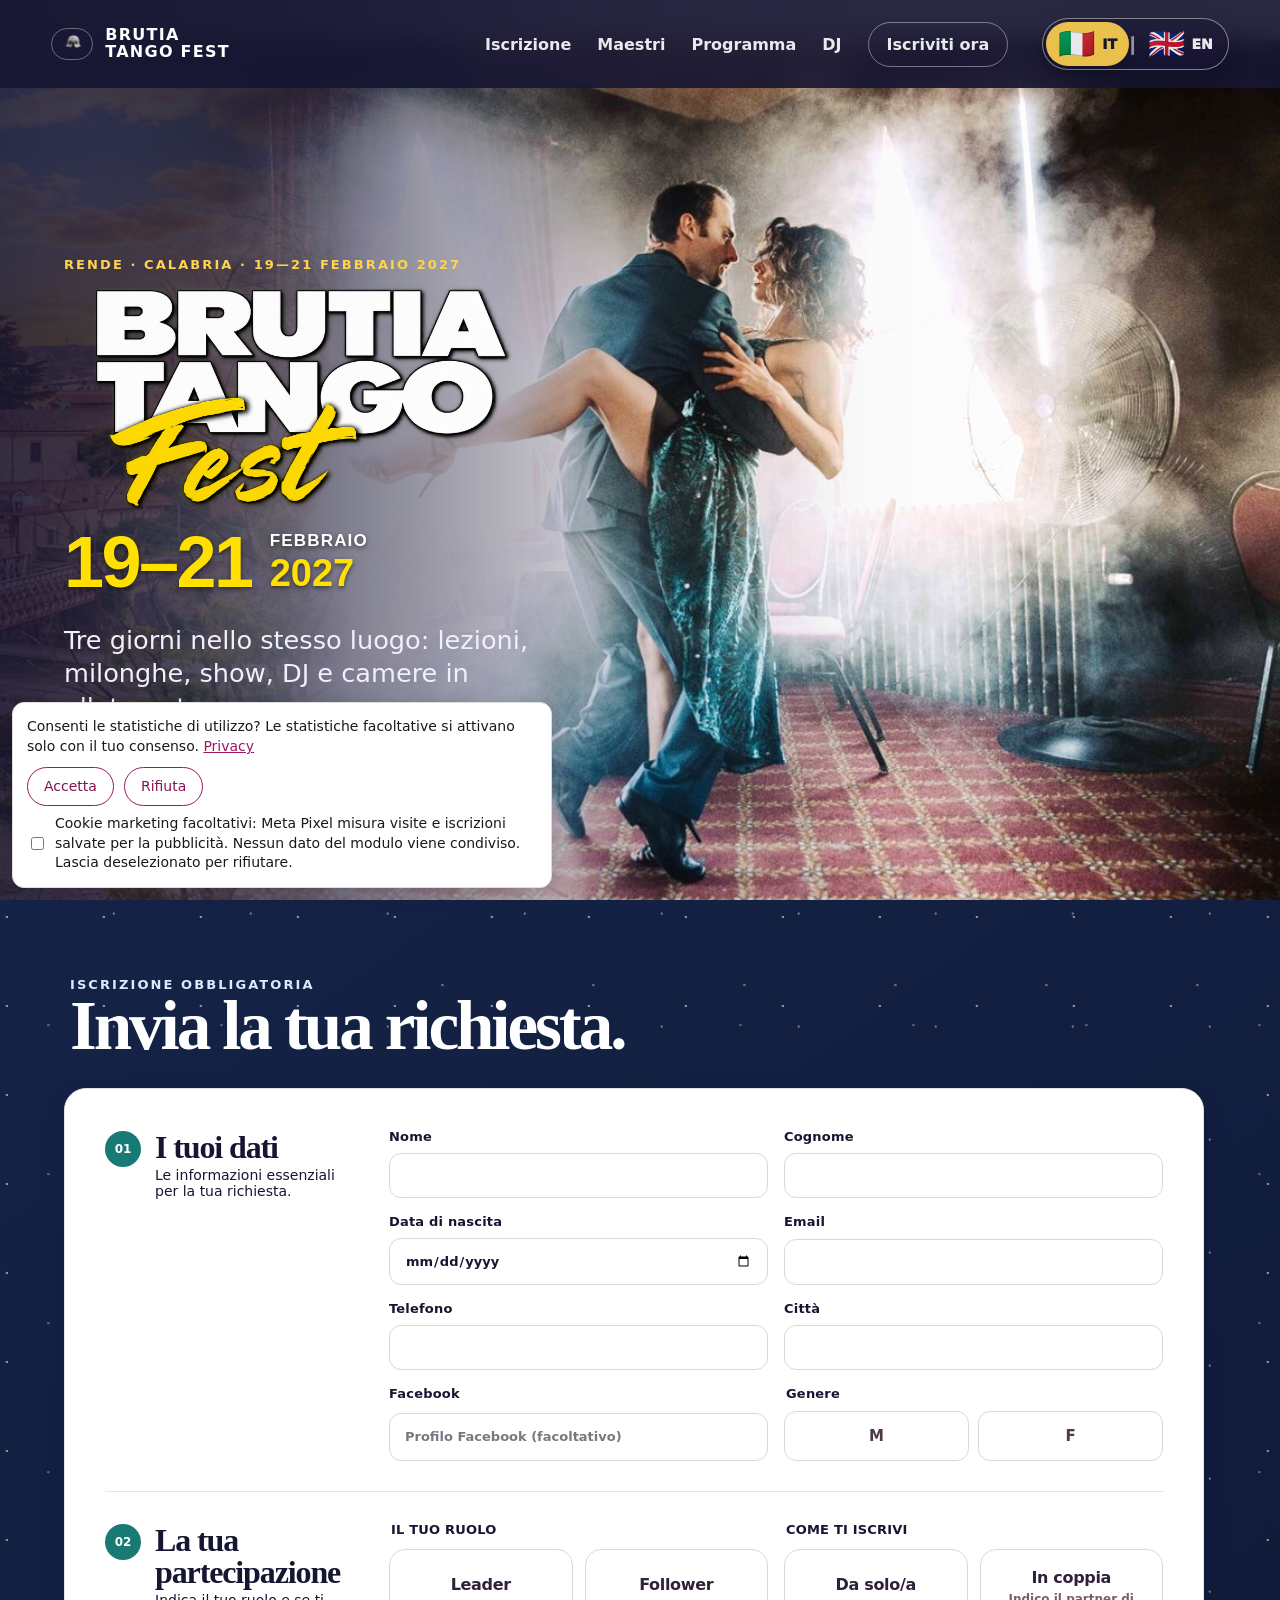
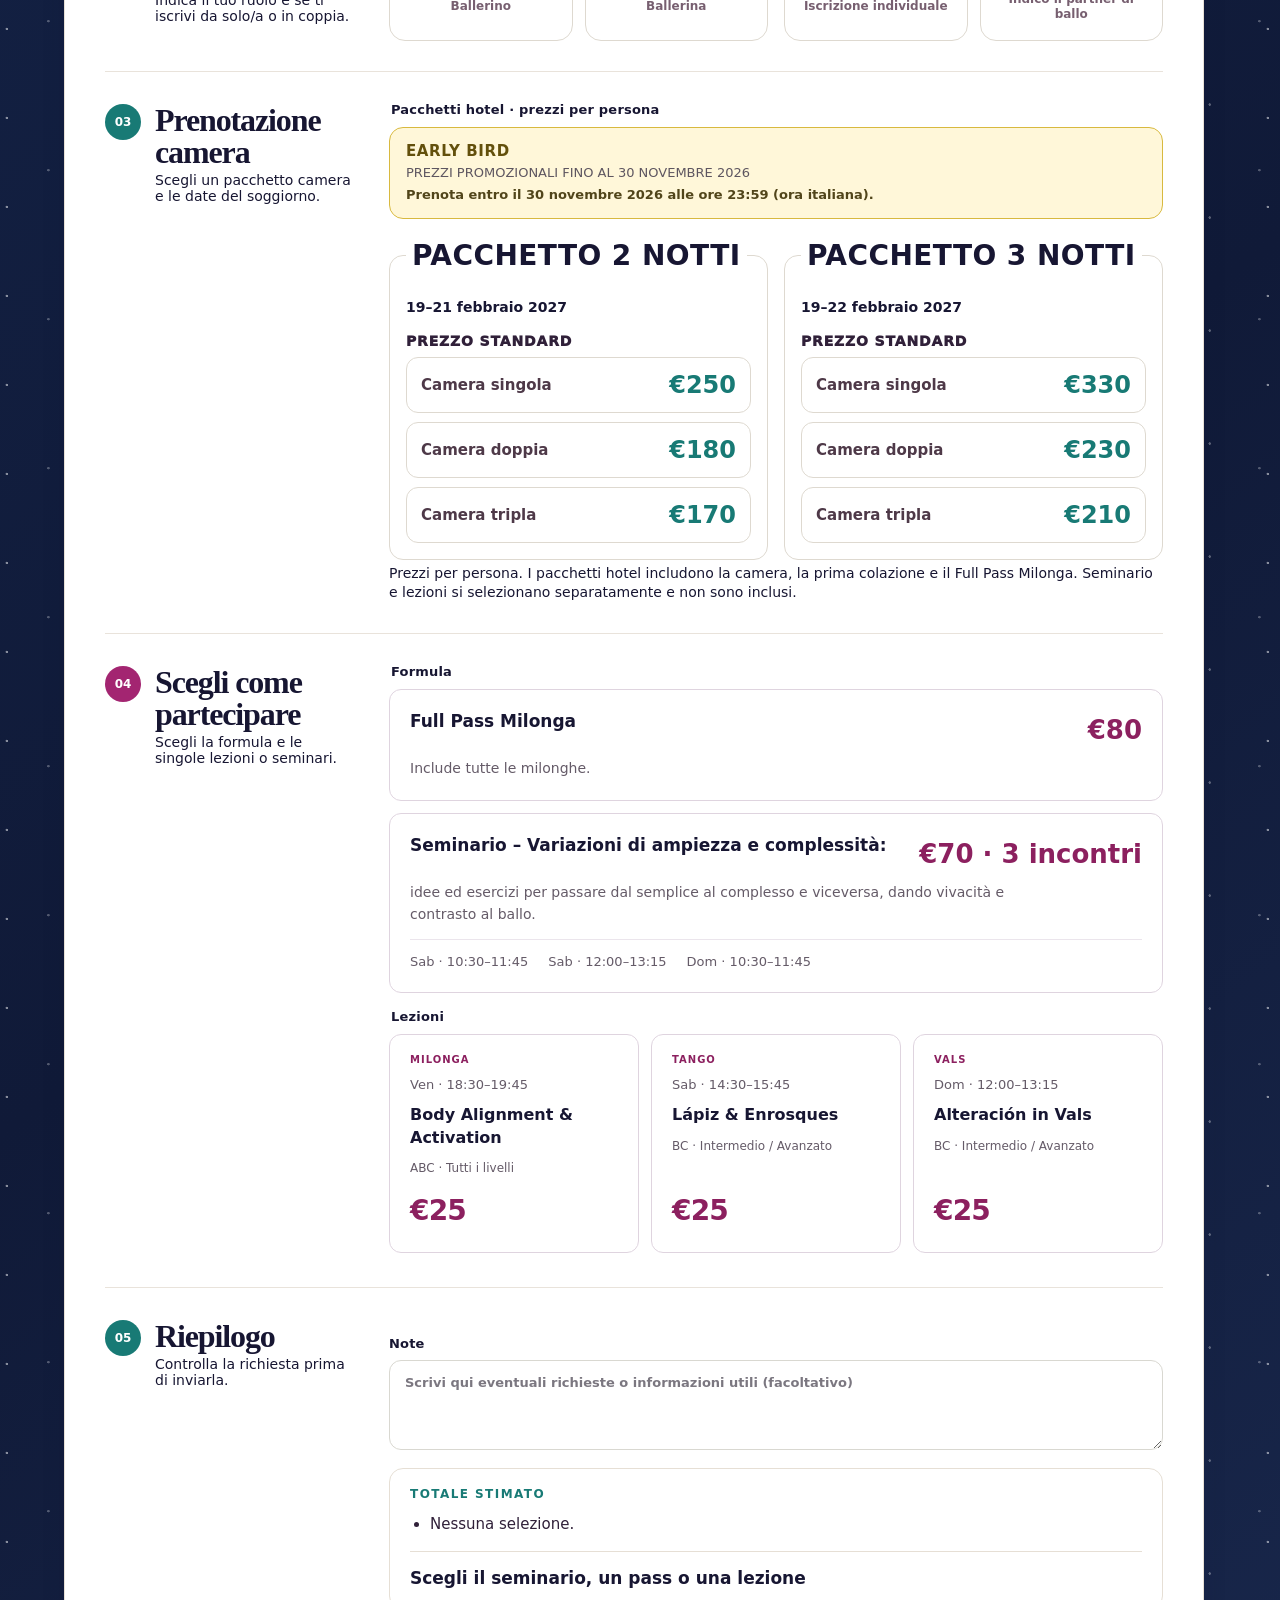
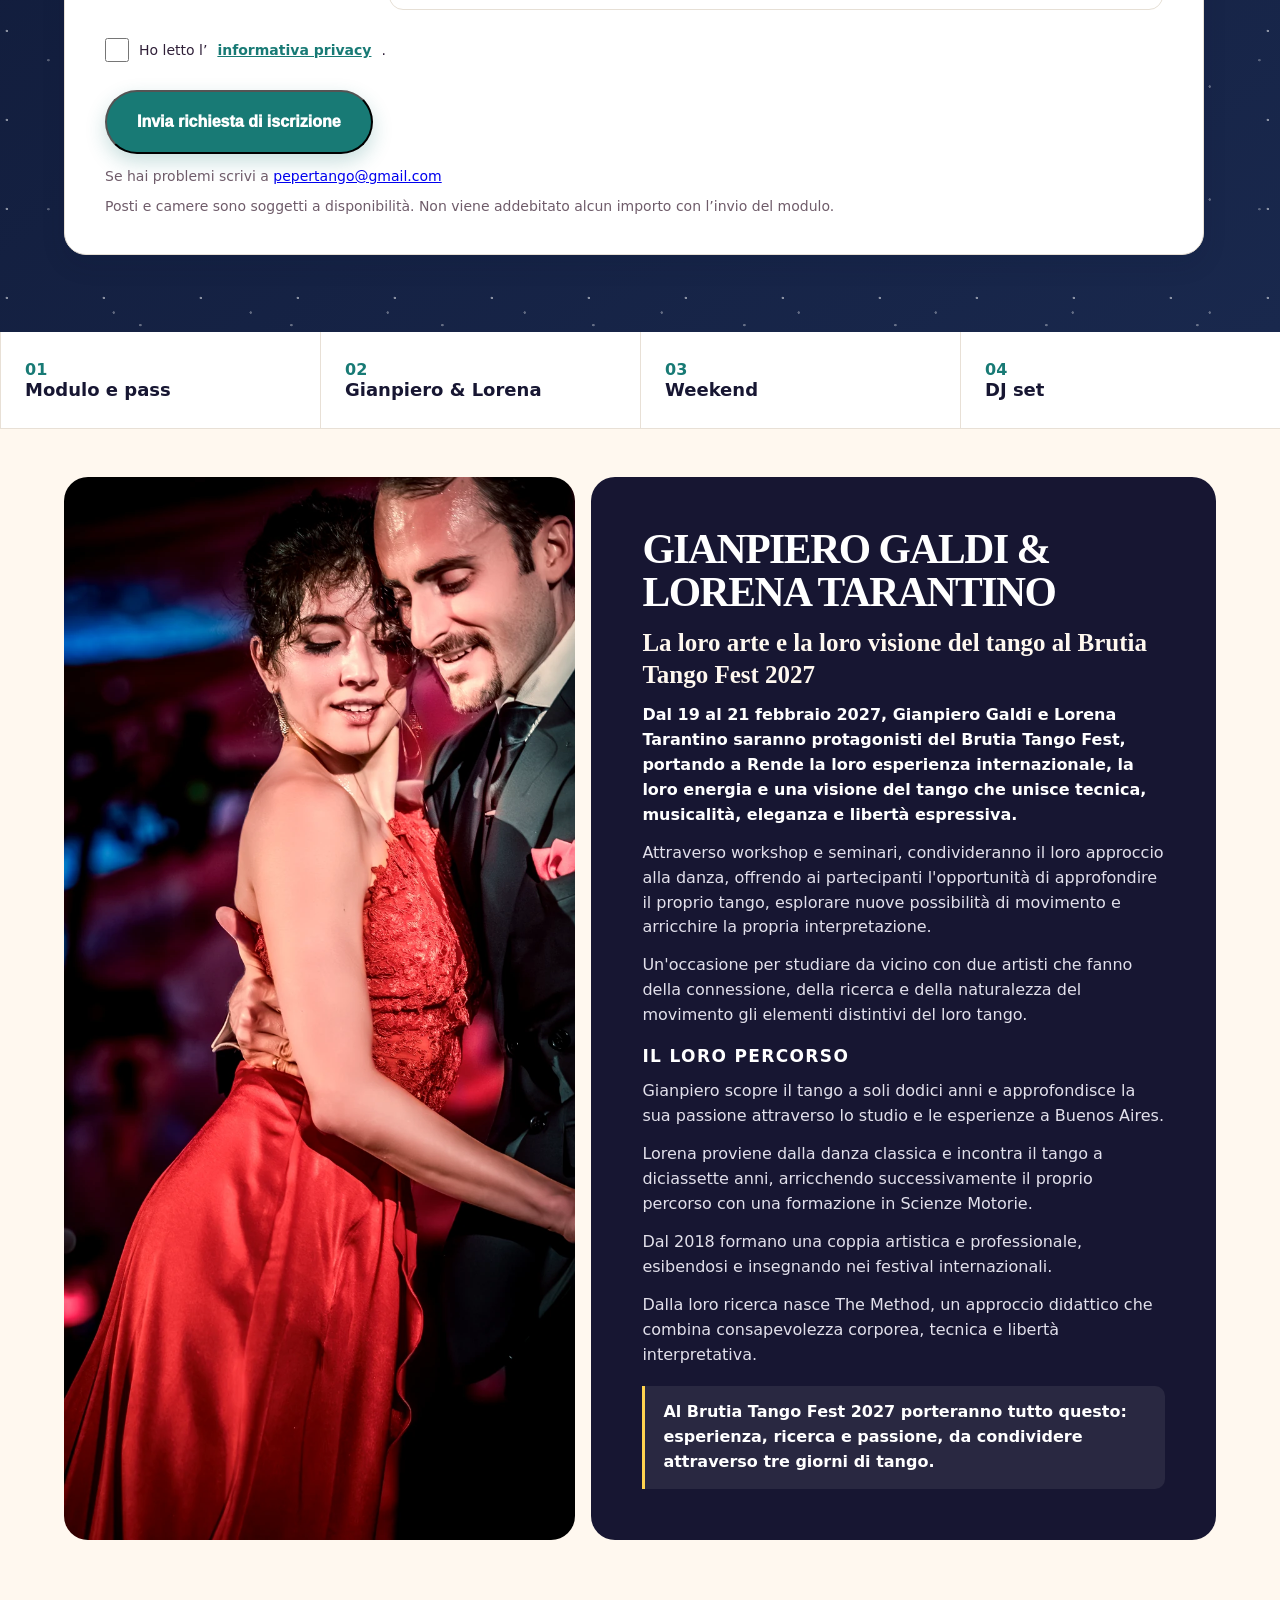
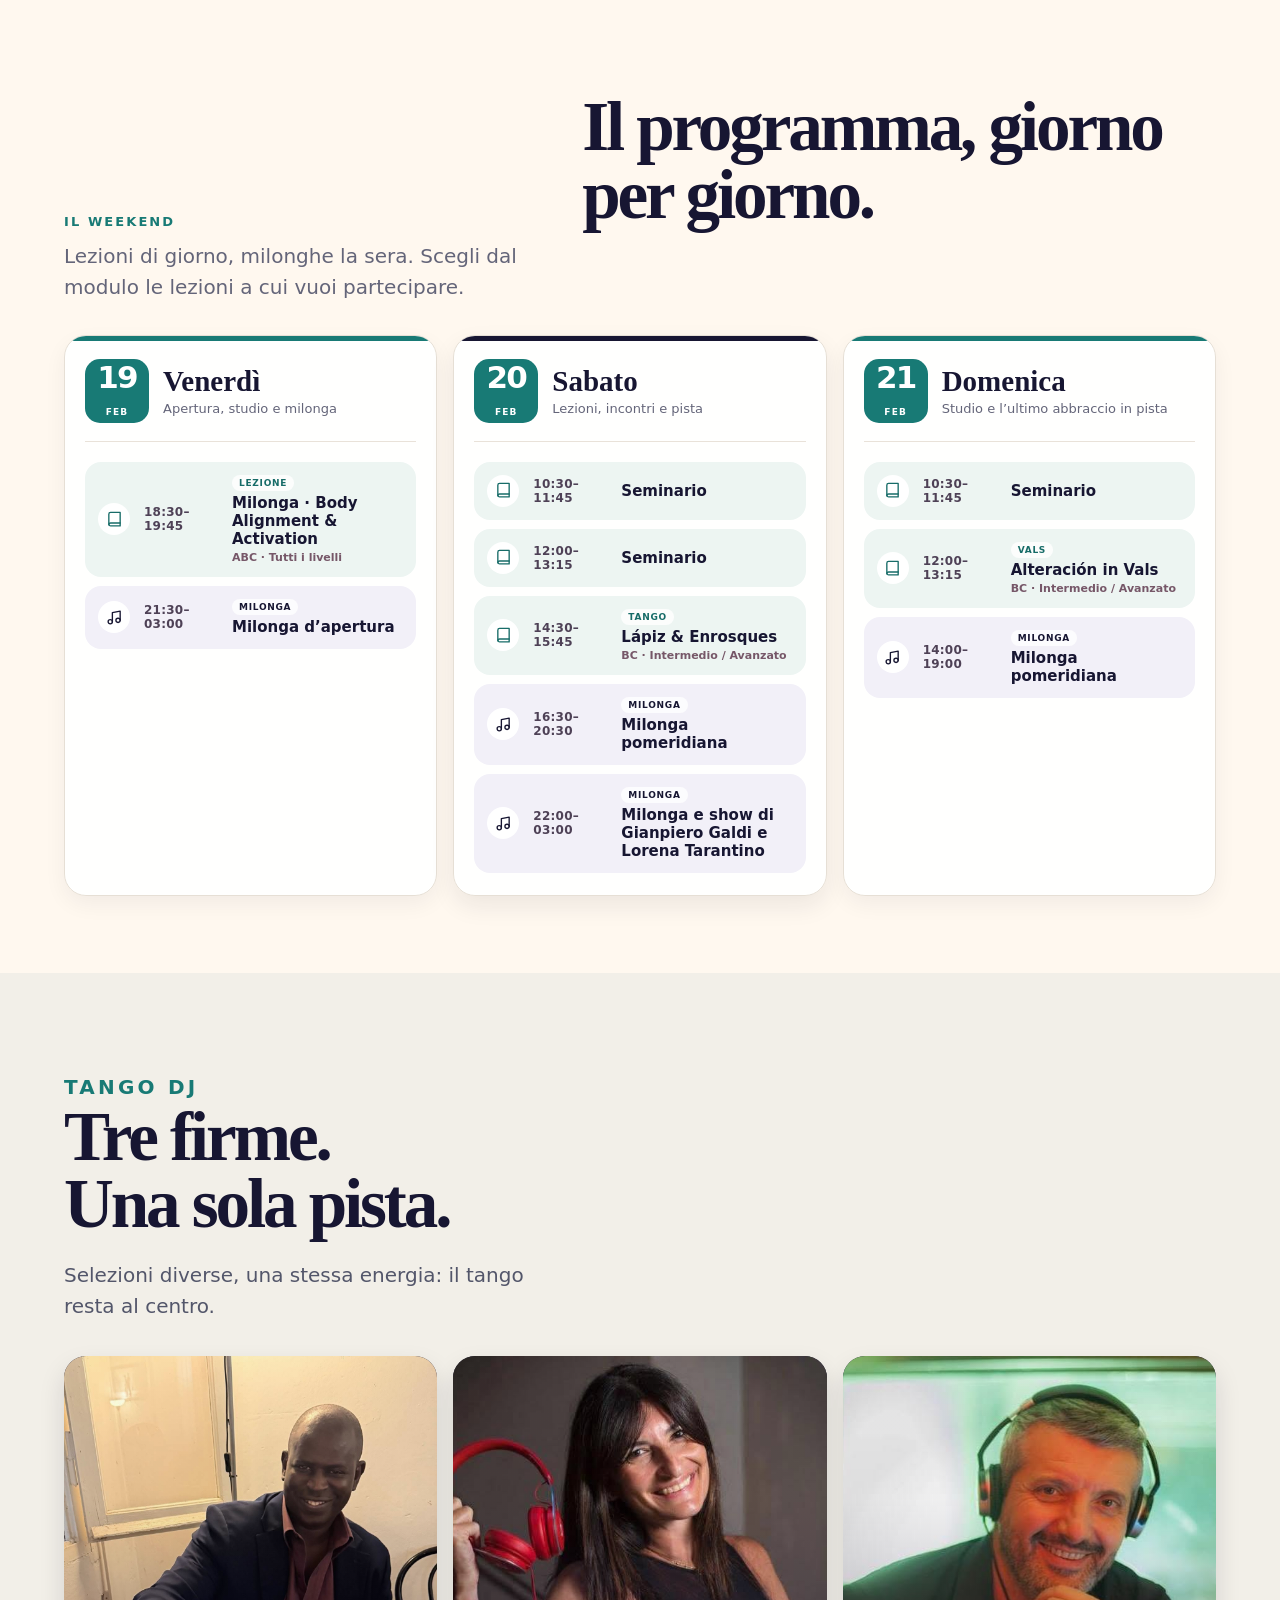
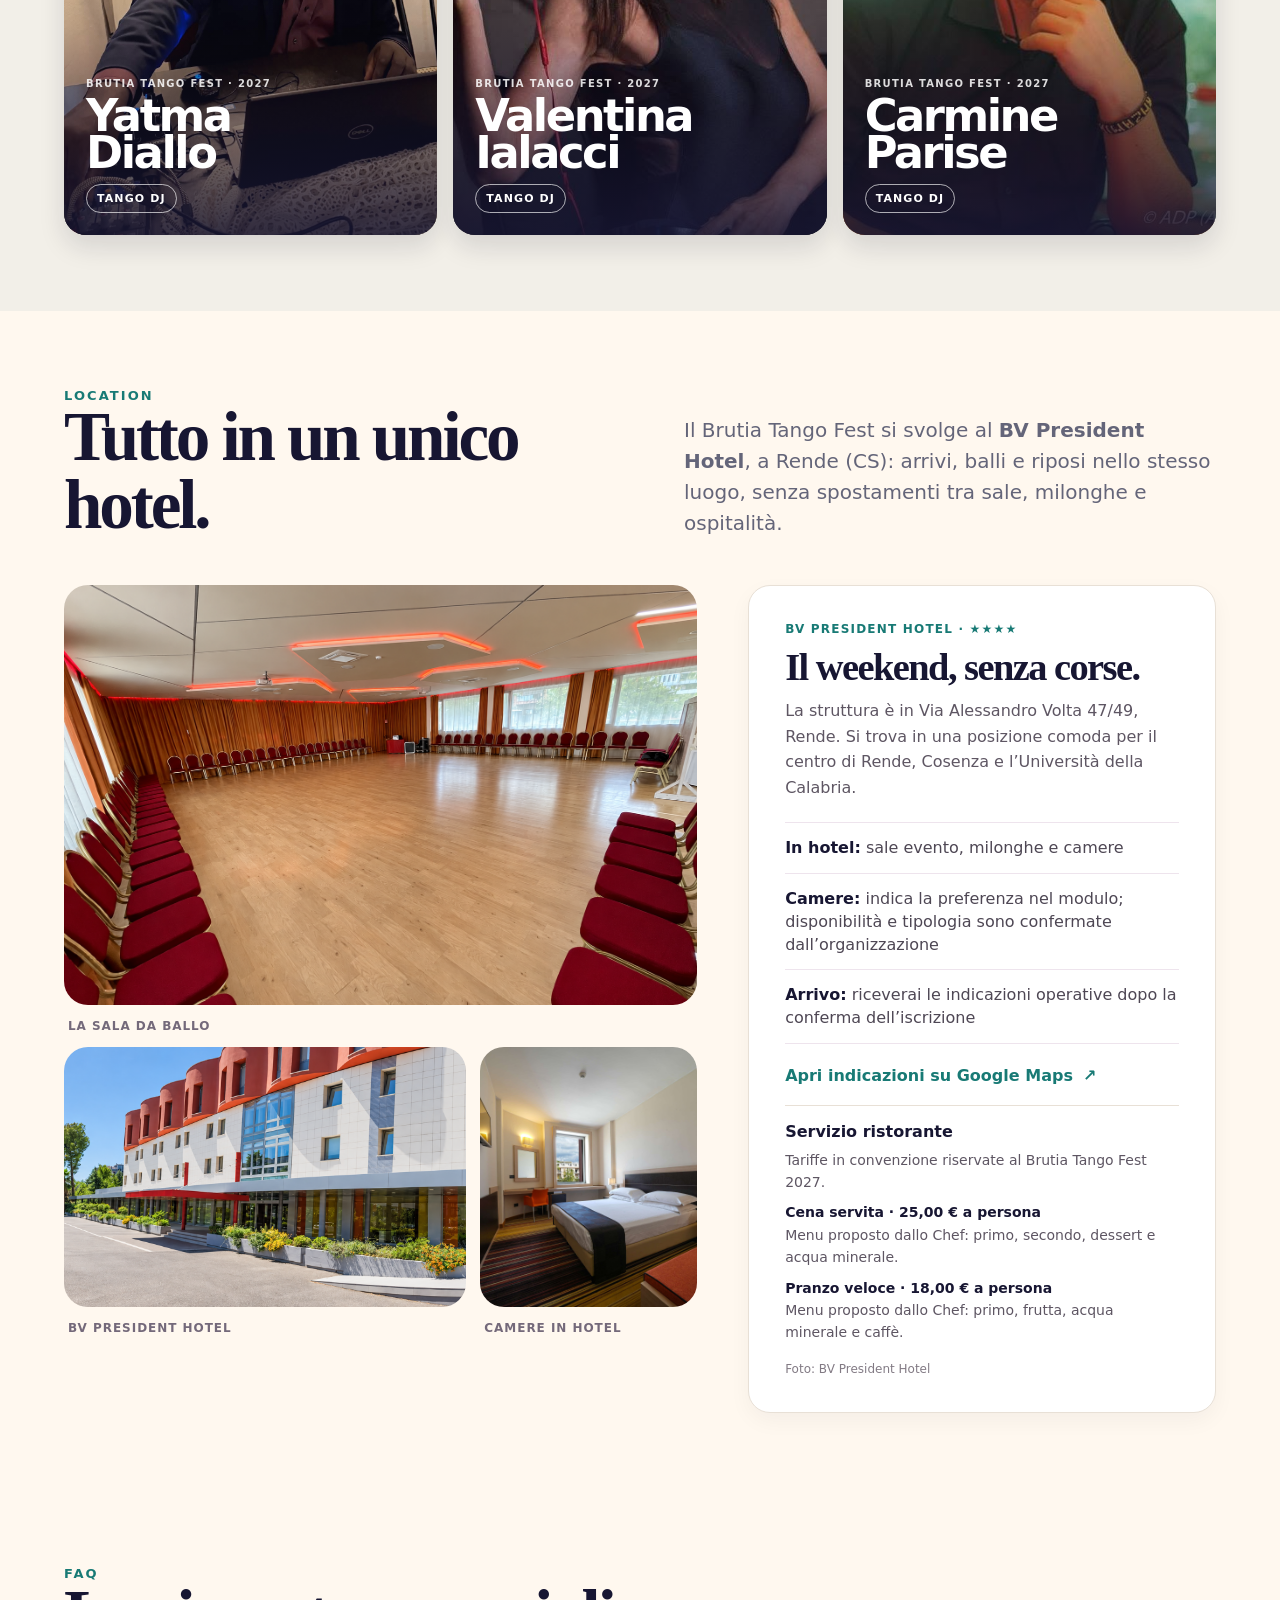
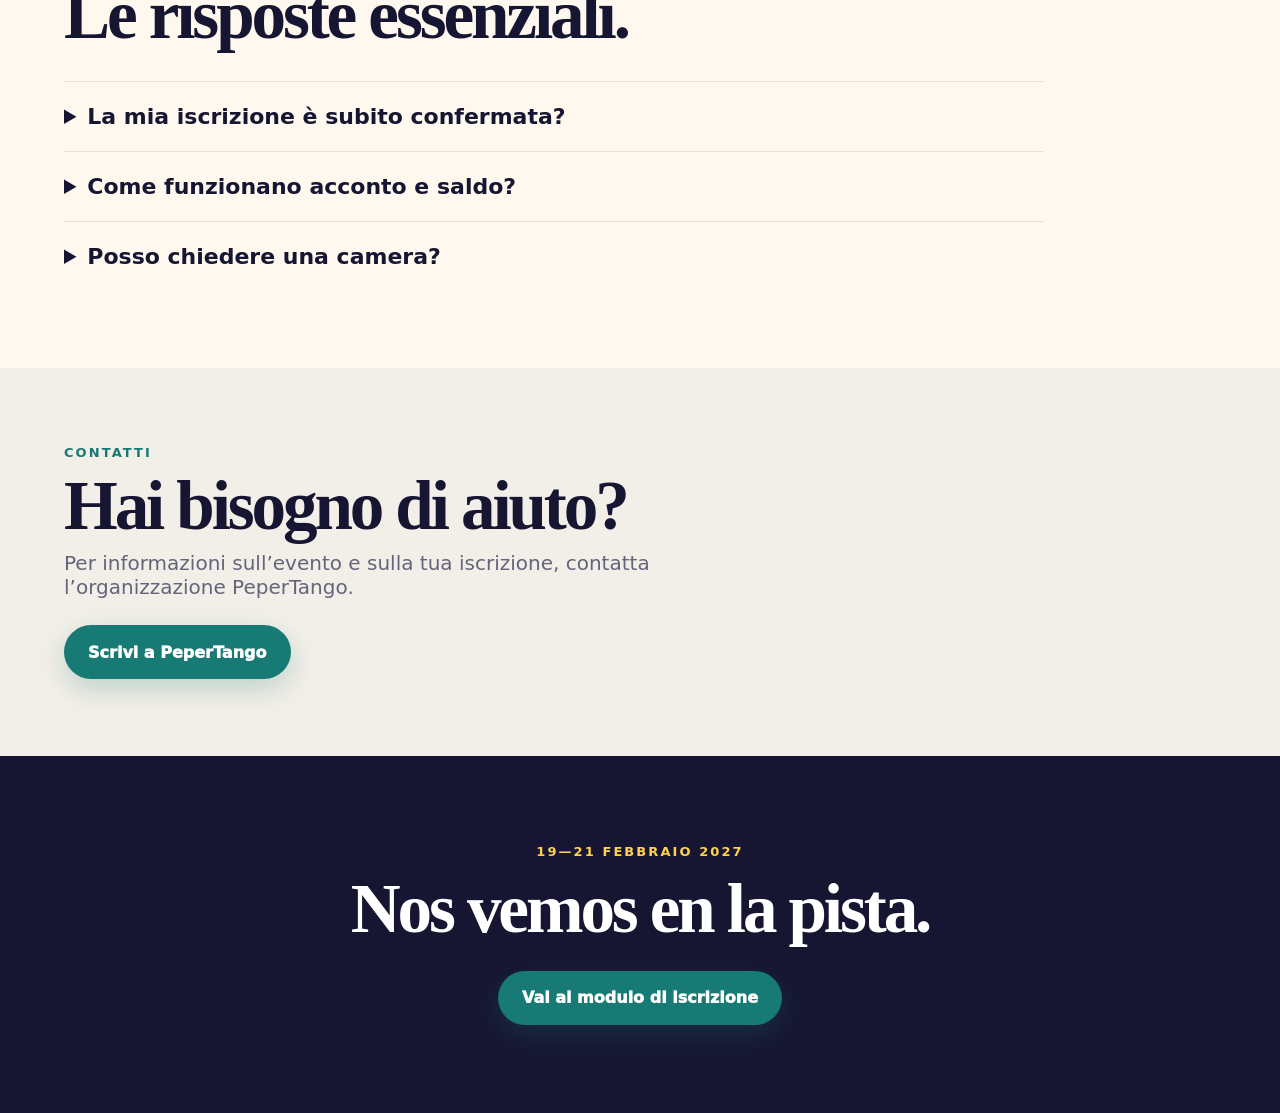
==== index.html @ 2e0e84e2 "Remove floating statistics control and retain consent management in privacy" ====
<!DOCTYPE html><html lang="it"><head><meta charset="UTF-8"><meta name="viewport" content="width=device-width"><title>Brutia Tango Fest — 19–21 febbraio 2027</title><meta name="description" content="Brutia Tango Fest: tango argentino a Rende, dal 19 al 21 febbraio 2027. Gianpiero Galdi e Lorena Tarantino, milonghe, lezioni e soggiorno al President Hotel."><link rel="canonical" href="https://brutiatangofest27.pepertango.com/"><meta property="og:type" content="website"><meta property="og:title" content="Brutia Tango Fest — 19–21 febbraio 2027"><meta property="og:description" content="Tre giorni di tango a Rende: milonghe, lezioni e soggiorno al President Hotel."><meta property="og:image" content="https://brutiatangofest27.pepertango.com/brutia-assets/og.jpg"><meta name="twitter:card" content="summary_large_image"><link rel="icon" href="/brutia-assets/elmo-brutio.png"><link rel="stylesheet" href="/brutia-assets/mobile-photos-20261015.css"><script type="application/ld+json">{"@context":"https://schema.org","@type":"Event","name":"Brutia Tango Fest 2027","startDate":"2027-02-19","endDate":"2027-02-21","eventAttendanceMode":"https://schema.org/OfflineEventAttendanceMode","eventStatus":"https://schema.org/EventScheduled","location":{"@type":"Place","name":"President Hotel","address":{"@type":"PostalAddress","addressLocality":"Rende","addressRegion":"CS","addressCountry":"IT"}},"image":["https://brutiatangofest27.pepertango.com/brutia-assets/og.jpg"],"organizer":{"@type":"Organization","name":"PeperTango"}}</script><style>#btf-analytics-controls[data-astro-cid-fg2vtww3]{z-index:10000;pointer-events:none;color:#191919;font:14px/1.4 system-ui;position:fixed;bottom:12px;left:12px;right:12px}section[data-astro-cid-fg2vtww3]{pointer-events:auto;background:#fff;border:1px solid #ddd;border-radius:12px;max-width:540px;padding:14px;box-shadow:0 3px 18px #0002}p[data-astro-cid-fg2vtww3]{margin:0 0 10px}a[data-astro-cid-fg2vtww3]{color:#9d1765}button[data-astro-cid-fg2vtww3]{font:inherit;cursor:pointer;color:#831353;pointer-events:auto;background:#fff;border:1px solid #9d1765;border-radius:24px;padding:9px 16px}section[data-astro-cid-fg2vtww3] div[data-astro-cid-fg2vtww3]{gap:10px;display:flex}button[data-astro-cid-fg2vtww3]:focus-visible{outline-offset:3px;outline:3px solid #252525}[data-astro-cid-fg2vtww3][hidden]{display:none!important}html{scroll-behavior:smooth}body{min-width:320px;margin:0}*,:before,:after{box-sizing:border-box}img{max-width:100%}
</style><link rel="stylesheet" href="/_astro/BrutiaFest.hero-27ab9de32b.css"><link rel="stylesheet" href="/brutia-assets/registration-cards-20261026.css"><link rel="stylesheet" href="/brutia-assets/homepage-lettering-20261026.css"></head><body><header class="site-nav" data-astro-cid-n4sz6m7g><a href="#top" class="brand" aria-label="Brutia Tango Fest, torna all’inizio" data-astro-cid-n4sz6m7g><img src="/brutia-assets/elmo-brutio.png" alt="Elmo brutio" data-astro-cid-n4sz6m7g><span data-astro-cid-n4sz6m7g>Brutia<br data-astro-cid-n4sz6m7g>Tango Fest</span></a><nav aria-label="Navigazione principale" data-astro-cid-n4sz6m7g><a href="#registration-form" data-astro-cid-n4sz6m7g>Iscrizione</a><a href="#maestri" data-astro-cid-n4sz6m7g>Maestri</a><a href="#programma" data-astro-cid-n4sz6m7g>Programma</a><a href="#dj" data-astro-cid-n4sz6m7g>DJ</a><a class="nav-cta" href="#registration-form" data-astro-cid-n4sz6m7g>Iscriviti ora</a><span class="language-switcher" aria-label="Language selector" data-astro-cid-n4sz6m7g><a data-language-link class="active" aria-current="page" href="/" aria-label="Italiano" data-astro-cid-n4sz6m7g><span class="language-flag" aria-hidden="true" data-astro-cid-n4sz6m7g>🇮🇹</span><span data-astro-cid-n4sz6m7g>IT</span></a><span class="language-divider" aria-hidden="true" data-astro-cid-n4sz6m7g>|</span><a data-language-link href="/en/" aria-label="English" data-astro-cid-n4sz6m7g><span class="language-flag" aria-hidden="true" data-astro-cid-n4sz6m7g>🇬🇧</span><span data-astro-cid-n4sz6m7g>EN</span></a></span></nav></header><main id="top" data-astro-cid-n4sz6m7g><section class="hero" data-astro-cid-n4sz6m7g><img class="hero-img" src="/brutia-assets/hero-sunset-composite-20261013.jpg" alt="Gianpiero Galdi e Lorena Tarantino in un passo di tango" data-astro-cid-n4sz6m7g><div class="hero-shade" data-astro-cid-n4sz6m7g></div><div class="hero-content" data-astro-cid-n4sz6m7g><p class="kicker" data-astro-cid-n4sz6m7g>Rende · Calabria · 19—21 febbraio 2027</p><h1 data-astro-cid-n4sz6m7g><img class="hero-wordmark" src="/brutia-assets/homepage-lettering-20261026.png" width="1774" height="887" alt="Brutia Tango Fest" fetchpriority="high" decoding="async" data-astro-cid-n4sz6m7g></h1><p class="hero-date"><span class="hero-date-range">19–21</span><span class="hero-date-detail"><span class="hero-date-month" lang="it">Febbraio</span><span class="hero-date-month" lang="en">February</span><strong>2027</strong></span></p><p class="lead" data-astro-cid-n4sz6m7g>Tre giorni nello stesso luogo: lezioni, milonghe, show, DJ e camere in allotment.</p><div class="hero-actions" data-astro-cid-n4sz6m7g><a class="btn primary" href="#registration-form" data-astro-cid-n4sz6m7g>Iscriviti ora</a><a class="btn ghost" href="#programma" data-astro-cid-n4sz6m7g>Vedi programma</a></div></div></section><section class="section registration-form" id="registration-form" data-astro-cid-n4sz6m7g><div class="section-head" data-astro-cid-n4sz6m7g><div data-astro-cid-n4sz6m7g><p class="kicker dark" data-astro-cid-n4sz6m7g>Iscrizione obbligatoria</p><h2 data-astro-cid-n4sz6m7g>Invia la tua richiesta.</h2></div></div><form name="brutia-iscrizione" method="post" action="https://script.google.com/macros/s/AKfycbxqhZUlsBqvT2Mk3oyQ7wVM3ZN_C7s2sprtl4zrTvplLwYQecTpa5o4LdqpSfXaWNgO4Q/exec" class="booking-form" data-astro-cid-n4sz6m7g><input type="hidden" name="form-name" value="brutia-iscrizione" data-astro-cid-n4sz6m7g><input type="hidden" name="lezioni_selezionate" id="selected-lessons" value="" data-astro-cid-n4sz6m7g><input type="hidden" name="browser_form" value="1" data-astro-cid-n4sz6m7g><input type="hidden" name="return_path" value="/grazie" data-astro-cid-n4sz6m7g><input type="hidden" name="payload" id="registration-payload" value="" data-astro-cid-n4sz6m7g><p class="hidden" data-astro-cid-n4sz6m7g><label data-astro-cid-n4sz6m7g>Non compilare questo campo <input name="company" tabindex="-1" autocomplete="off" data-astro-cid-n4sz6m7g></label></p><div class="registration-opening-notice" id="registration-opening-notice" hidden role="status" aria-live="polite" data-astro-cid-n4sz6m7g><strong data-astro-cid-n4sz6m7g>Le iscrizioni aprono</strong><time datetime="2026-10-15T20:00:00+02:00" data-astro-cid-n4sz6m7g>15 ottobre 2026 alle ore 20:00 (Europe/Rome)</time><span id="registration-opening-status" data-astro-cid-n4sz6m7g>Le iscrizioni non sono ancora aperte.</span></div><section class="form-section" data-astro-cid-n4sz6m7g><div class="form-section-head" data-astro-cid-n4sz6m7g><span data-astro-cid-n4sz6m7g>01</span><div data-astro-cid-n4sz6m7g><h3 data-astro-cid-n4sz6m7g>I tuoi dati</h3><p data-astro-cid-n4sz6m7g>Le informazioni essenziali per la tua richiesta.</p></div></div><div class="form-grid" data-astro-cid-n4sz6m7g><label data-astro-cid-n4sz6m7g>Nome <input name="nome" autocomplete="given-name" required data-astro-cid-n4sz6m7g></label><label data-astro-cid-n4sz6m7g>Cognome <input name="cognome" autocomplete="family-name" required data-astro-cid-n4sz6m7g></label><label data-astro-cid-n4sz6m7g>Data di nascita <input name="data_nascita" type="date" required data-astro-cid-n4sz6m7g></label><label data-astro-cid-n4sz6m7g>Email <input name="email" type="email" autocomplete="email" required data-astro-cid-n4sz6m7g></label><label data-astro-cid-n4sz6m7g>Telefono <input name="telefono" type="tel" autocomplete="tel" required data-astro-cid-n4sz6m7g></label><label data-astro-cid-n4sz6m7g>Città <input name="citta" autocomplete="address-level2" required data-astro-cid-n4sz6m7g></label><label data-astro-cid-n4sz6m7g>Facebook <input name="facebook" type="text" placeholder="Profilo Facebook (facoltativo)" data-astro-cid-n4sz6m7g></label><fieldset class="choice-group" data-astro-cid-n4sz6m7g><legend data-astro-cid-n4sz6m7g>Genere</legend><div class="choice-row" data-astro-cid-n4sz6m7g><label data-astro-cid-n4sz6m7g><input name="genere" type="radio" value="M" required data-astro-cid-n4sz6m7g><span data-astro-cid-n4sz6m7g>M</span></label><label data-astro-cid-n4sz6m7g><input name="genere" type="radio" value="F" data-astro-cid-n4sz6m7g><span data-astro-cid-n4sz6m7g>F</span></label></div></fieldset></div></section><section class="form-section" data-astro-cid-n4sz6m7g><div class="form-section-head" data-astro-cid-n4sz6m7g><span data-astro-cid-n4sz6m7g>02</span><div data-astro-cid-n4sz6m7g><h3 data-astro-cid-n4sz6m7g>La tua partecipazione</h3><p data-astro-cid-n4sz6m7g>Indica il tuo ruolo e se ti iscrivi da solo/a o in coppia.</p></div></div><div class="form-grid" data-astro-cid-n4sz6m7g><fieldset class="choice-group participation-choice" data-astro-cid-n4sz6m7g><legend data-astro-cid-n4sz6m7g>IL TUO RUOLO</legend><div class="choice-row" data-astro-cid-n4sz6m7g><label data-astro-cid-n4sz6m7g><input name="ruolo" type="radio" value="Leader" required data-astro-cid-n4sz6m7g><span data-astro-cid-n4sz6m7g><b data-astro-cid-n4sz6m7g>Leader</b><small data-astro-cid-n4sz6m7g>Ballerino</small></span></label><label data-astro-cid-n4sz6m7g><input name="ruolo" type="radio" value="Follower" data-astro-cid-n4sz6m7g><span data-astro-cid-n4sz6m7g><b data-astro-cid-n4sz6m7g>Follower</b><small data-astro-cid-n4sz6m7g>Ballerina</small></span></label></div></fieldset><fieldset class="choice-group participation-choice" data-astro-cid-n4sz6m7g><legend data-astro-cid-n4sz6m7g>COME TI ISCRIVI</legend><div class="choice-row" data-astro-cid-n4sz6m7g><label data-astro-cid-n4sz6m7g><input name="tipo_iscrizione" type="radio" value="singola" required data-astro-cid-n4sz6m7g><span data-astro-cid-n4sz6m7g><b data-astro-cid-n4sz6m7g>Da solo/a</b><small data-astro-cid-n4sz6m7g>Iscrizione individuale</small></span></label><label data-astro-cid-n4sz6m7g><input name="tipo_iscrizione" type="radio" value="coppia" data-astro-cid-n4sz6m7g><span data-astro-cid-n4sz6m7g><b data-astro-cid-n4sz6m7g>In coppia</b><small data-astro-cid-n4sz6m7g>Indico il partner di ballo</small></span></label></div></fieldset><label class="partner-field" hidden data-astro-cid-n4sz6m7g>Partner di ballo <input name="partner_ballo" id="dance-partner" autocomplete="name" disabled data-astro-cid-n4sz6m7g></label></div></section><section class="form-section" data-astro-cid-n4sz6m7g><div class="form-section-head" data-astro-cid-n4sz6m7g><span data-astro-cid-n4sz6m7g>03</span><div data-astro-cid-n4sz6m7g><h3 data-astro-cid-n4sz6m7g>Prenotazione camera</h3><p data-astro-cid-n4sz6m7g>Scegli un pacchetto camera e le date del soggiorno.</p></div></div><div class="form-grid" data-astro-cid-n4sz6m7g><fieldset class="choice-group full" data-astro-cid-n4sz6m7g><legend data-astro-cid-n4sz6m7g>Pacchetti hotel · prezzi per persona</legend><div class="hotel-offer-notice" data-astro-cid-n4sz6m7g><strong data-astro-cid-n4sz6m7g>EARLY BIRD</strong><span data-astro-cid-n4sz6m7g>PREZZI PROMOZIONALI FINO AL 30 NOVEMBRE 2026</span><small data-astro-cid-n4sz6m7g>Prenota entro il 30 novembre 2026 alle ore 23:59 (ora italiana).</small></div><fieldset class="choice-group full no-room-choice" hidden style="display: none" aria-label="Nessun soggiorno hotel" data-astro-cid-n4sz6m7g><div class="choice-cards room-cards" data-astro-cid-n4sz6m7g><label data-astro-cid-n4sz6m7g><input name="camera" type="radio" value="Nessuna richiesta" checked data-astro-cid-n4sz6m7g><span data-astro-cid-n4sz6m7g><b data-astro-cid-n4sz6m7g>Nessuna richiesta</b><small data-astro-cid-n4sz6m7g>Full Pass Milonga — 80 €</small><small data-astro-cid-n4sz6m7g>Include tutte le milonghe.</small></span></label></div></fieldset><div class="hotel-stay-cards" data-astro-cid-n4sz6m7g><fieldset class="hotel-stay-card" data-astro-cid-n4sz6m7g><legend data-astro-cid-n4sz6m7g>PACCHETTO 2 NOTTI</legend><p class="hotel-stay-dates" data-astro-cid-n4sz6m7g>19–21 febbraio 2027</p><div class="hotel-price-tier" data-price-tier="early" data-astro-cid-n4sz6m7g><h4 data-astro-cid-n4sz6m7g>EARLY BIRD</h4><div class="choice-cards room-cards hotel-package-options" data-astro-cid-n4sz6m7g><label class="hotel-package-card" data-astro-cid-n4sz6m7g><input class="hotel-package-choice" name="camera" type="radio" value="Singola" data-hotel-nights="2" data-price-tier="early" data-package-price="220" data-astro-cid-n4sz6m7g><span data-astro-cid-n4sz6m7g><b data-astro-cid-n4sz6m7g>Camera singola</b><strong data-astro-cid-n4sz6m7g>€220</strong></span></label><label class="hotel-package-card" data-astro-cid-n4sz6m7g><input class="hotel-package-choice" name="camera" type="radio" value="Doppia" data-hotel-nights="2" data-price-tier="early" data-package-price="150" data-astro-cid-n4sz6m7g><span data-astro-cid-n4sz6m7g><b data-astro-cid-n4sz6m7g>Camera doppia</b><strong data-astro-cid-n4sz6m7g>€150</strong></span></label><label class="hotel-package-card" data-astro-cid-n4sz6m7g><input class="hotel-package-choice" name="camera" type="radio" value="Tripla" data-hotel-nights="2" data-price-tier="early" data-package-price="140" data-astro-cid-n4sz6m7g><span data-astro-cid-n4sz6m7g><b data-astro-cid-n4sz6m7g>Camera tripla</b><strong data-astro-cid-n4sz6m7g>€140</strong></span></label></div></div><div class="hotel-price-tier" data-price-tier="standard" data-astro-cid-n4sz6m7g><h4 data-astro-cid-n4sz6m7g>PREZZO STANDARD</h4><div class="choice-cards room-cards hotel-package-options" data-astro-cid-n4sz6m7g><label class="hotel-package-card" data-astro-cid-n4sz6m7g><input class="hotel-package-choice" name="camera" type="radio" value="Singola" data-hotel-nights="2" data-price-tier="standard" data-package-price="250" data-astro-cid-n4sz6m7g><span data-astro-cid-n4sz6m7g><b data-astro-cid-n4sz6m7g>Camera singola</b><strong data-astro-cid-n4sz6m7g>€250</strong></span></label><label class="hotel-package-card" data-astro-cid-n4sz6m7g><input class="hotel-package-choice" name="camera" type="radio" value="Doppia" data-hotel-nights="2" data-price-tier="standard" data-package-price="180" data-astro-cid-n4sz6m7g><span data-astro-cid-n4sz6m7g><b data-astro-cid-n4sz6m7g>Camera doppia</b><strong data-astro-cid-n4sz6m7g>€180</strong></span></label><label class="hotel-package-card" data-astro-cid-n4sz6m7g><input class="hotel-package-choice" name="camera" type="radio" value="Tripla" data-hotel-nights="2" data-price-tier="standard" data-package-price="170" data-astro-cid-n4sz6m7g><span data-astro-cid-n4sz6m7g><b data-astro-cid-n4sz6m7g>Camera tripla</b><strong data-astro-cid-n4sz6m7g>€170</strong></span></label></div></div></fieldset><fieldset class="hotel-stay-card" data-astro-cid-n4sz6m7g><legend data-astro-cid-n4sz6m7g>PACCHETTO 3 NOTTI</legend><p class="hotel-stay-dates" data-astro-cid-n4sz6m7g>19–22 febbraio 2027</p><div class="hotel-price-tier" data-price-tier="early" data-astro-cid-n4sz6m7g><h4 data-astro-cid-n4sz6m7g>EARLY BIRD</h4><div class="choice-cards room-cards hotel-package-options" data-astro-cid-n4sz6m7g><label class="hotel-package-card" data-astro-cid-n4sz6m7g><input class="hotel-package-choice" name="camera" type="radio" value="Singola" data-hotel-nights="3" data-price-tier="early" data-package-price="300" data-astro-cid-n4sz6m7g><span data-astro-cid-n4sz6m7g><b data-astro-cid-n4sz6m7g>Camera singola</b><strong data-astro-cid-n4sz6m7g>€300</strong></span></label><label class="hotel-package-card" data-astro-cid-n4sz6m7g><input class="hotel-package-choice" name="camera" type="radio" value="Doppia" data-hotel-nights="3" data-price-tier="early" data-package-price="200" data-astro-cid-n4sz6m7g><span data-astro-cid-n4sz6m7g><b data-astro-cid-n4sz6m7g>Camera doppia</b><strong data-astro-cid-n4sz6m7g>€200</strong></span></label><label class="hotel-package-card" data-astro-cid-n4sz6m7g><input class="hotel-package-choice" name="camera" type="radio" value="Tripla" data-hotel-nights="3" data-price-tier="early" data-package-price="180" data-astro-cid-n4sz6m7g><span data-astro-cid-n4sz6m7g><b data-astro-cid-n4sz6m7g>Camera tripla</b><strong data-astro-cid-n4sz6m7g>€180</strong></span></label></div></div><div class="hotel-price-tier" data-price-tier="standard" data-astro-cid-n4sz6m7g><h4 data-astro-cid-n4sz6m7g>PREZZO STANDARD</h4><div class="choice-cards room-cards hotel-package-options" data-astro-cid-n4sz6m7g><label class="hotel-package-card" data-astro-cid-n4sz6m7g><input class="hotel-package-choice" name="camera" type="radio" value="Singola" data-hotel-nights="3" data-price-tier="standard" data-package-price="330" data-astro-cid-n4sz6m7g><span data-astro-cid-n4sz6m7g><b data-astro-cid-n4sz6m7g>Camera singola</b><strong data-astro-cid-n4sz6m7g>€330</strong></span></label><label class="hotel-package-card" data-astro-cid-n4sz6m7g><input class="hotel-package-choice" name="camera" type="radio" value="Doppia" data-hotel-nights="3" data-price-tier="standard" data-package-price="230" data-astro-cid-n4sz6m7g><span data-astro-cid-n4sz6m7g><b data-astro-cid-n4sz6m7g>Camera doppia</b><strong data-astro-cid-n4sz6m7g>€230</strong></span></label><label class="hotel-package-card" data-astro-cid-n4sz6m7g><input class="hotel-package-choice" name="camera" type="radio" value="Tripla" data-hotel-nights="3" data-price-tier="standard" data-package-price="210" data-astro-cid-n4sz6m7g><span data-astro-cid-n4sz6m7g><b data-astro-cid-n4sz6m7g>Camera tripla</b><strong data-astro-cid-n4sz6m7g>€210</strong></span></label></div></div></fieldset></div><p class="hotel-pricing-note" data-astro-cid-n4sz6m7g>Prezzi per persona. I pacchetti hotel includono la camera, la prima colazione e il Full Pass Milonga. Seminario e lezioni si selezionano separatamente e non sono inclusi.</p></fieldset><fieldset class="hotel-dates-field full" hidden data-astro-cid-n4sz6m7g><legend data-astro-cid-n4sz6m7g>Date del soggiorno</legend><input name="data_arrivo" type="hidden" value="2027-02-19" disabled data-astro-cid-n4sz6m7g><input name="data_partenza" type="hidden" value="2027-02-21" disabled data-astro-cid-n4sz6m7g><small class="date-help" data-astro-cid-n4sz6m7g>Arrivo: 19 febbraio 2027. La partenza dipende dal pacchetto selezionato di 2 o 3 notti.</small><p id="hotel-date-error" role="alert" data-astro-cid-n4sz6m7g></p></fieldset><fieldset class="choice-group full sharing-field" data-astro-cid-n4sz6m7g><legend data-astro-cid-n4sz6m7g>Condivisione camera</legend><div class="choice-cards" data-astro-cid-n4sz6m7g><label data-astro-cid-n4sz6m7g><input name="condivisione" type="radio" value="Compagno/a di camera" data-astro-cid-n4sz6m7g><span data-astro-cid-n4sz6m7g>Ho già un compagno/a</span></label><label data-astro-cid-n4sz6m7g><input name="condivisione" type="radio" value="Cerco compagno/a di camera" data-astro-cid-n4sz6m7g><span data-astro-cid-n4sz6m7g>Cerco compagno/a di camera</span></label></div></fieldset><label class="room-partner-field" hidden data-astro-cid-n4sz6m7g>Nome del compagno/a di camera <input name="partner_camera" id="room-partner" autocomplete="name" disabled data-astro-cid-n4sz6m7g></label><label class="room-partner-second-field" hidden data-astro-cid-n4sz6m7g>Nome del secondo compagno/a di camera <input name="partner_camera_2" id="room-partner-2" autocomplete="name" disabled data-astro-cid-n4sz6m7g></label></div></section><section class="form-section participation-section" data-astro-cid-n4sz6m7g><div class="form-section-head" data-astro-cid-n4sz6m7g><span data-astro-cid-n4sz6m7g>04</span><div data-astro-cid-n4sz6m7g><h3 data-astro-cid-n4sz6m7g>Scegli come partecipare</h3><p data-astro-cid-n4sz6m7g>Scegli la formula e le singole lezioni o seminari.</p></div></div><div class="form-grid" data-astro-cid-n4sz6m7g><fieldset class="choice-group full" data-astro-cid-n4sz6m7g><legend data-astro-cid-n4sz6m7g>Formula</legend><div class="choice-cards package-cards" data-astro-cid-n4sz6m7g><label data-astro-cid-n4sz6m7g><input name="pacchetto" type="checkbox" value="Full Pass Milonga" data-price="80" data-astro-cid-n4sz6m7g><span data-astro-cid-n4sz6m7g><b data-astro-cid-n4sz6m7g>Full Pass Milonga</b><small data-astro-cid-n4sz6m7g>€80</small><small data-astro-cid-n4sz6m7g>Include tutte le milonghe.</small></span></label><label class="seminar-package-card" data-astro-cid-n4sz6m7g><input name="pacchetto" type="checkbox" value="Seminario" data-price="70" data-astro-cid-n4sz6m7g><span data-astro-cid-n4sz6m7g><b data-astro-cid-n4sz6m7g>Seminario – Variazioni di ampiezza e complessità:</b><small data-astro-cid-n4sz6m7g>idee ed esercizi per passare dal semplice al complesso e viceversa, dando vivacità e contrasto al ballo.</small><small data-astro-cid-n4sz6m7g>€70 · 3 incontri</small><em class="seminar-schedule" data-astro-cid-n4sz6m7g><span data-astro-cid-n4sz6m7g>Sab · 10:30–11:45</span><span data-astro-cid-n4sz6m7g>Sab · 12:00–13:15</span><span data-astro-cid-n4sz6m7g>Dom · 10:30–11:45</span></em></span></label></div></fieldset><fieldset class="choice-group full lesson-choice-field" data-astro-cid-n4sz6m7g><legend data-astro-cid-n4sz6m7g>Lezioni</legend><div class="choice-cards lesson-cards" data-astro-cid-n4sz6m7g><label data-astro-cid-n4sz6m7g><input name="lezioni" type="checkbox" value="Venerdì 18:30–19:45 · Milonga: Body Alignment &amp; Activation · ABC" data-astro-cid-n4sz6m7g><span data-astro-cid-n4sz6m7g><small class="lesson-time" data-astro-cid-n4sz6m7g>Ven · 18:30–19:45</small><i class="lesson-kind milonga-kind" data-astro-cid-n4sz6m7g>Milonga</i><b data-astro-cid-n4sz6m7g>Body Alignment &amp; Activation</b><em class="lesson-level" data-astro-cid-n4sz6m7g>ABC · Tutti i livelli</em><em class="lesson-price" data-astro-cid-n4sz6m7g>€25</em></span></label><label data-astro-cid-n4sz6m7g><input name="lezioni" type="checkbox" value="Sabato 14:30–15:45 · Tango: Lápiz &amp; Enrosques · BC" data-astro-cid-n4sz6m7g><span data-astro-cid-n4sz6m7g><small class="lesson-time" data-astro-cid-n4sz6m7g>Sab · 14:30–15:45</small><i class="lesson-kind tango-kind" data-astro-cid-n4sz6m7g>Tango</i><b data-astro-cid-n4sz6m7g>Lápiz &amp; Enrosques</b><em class="lesson-level" data-astro-cid-n4sz6m7g>BC · Intermedio / Avanzato</em><em class="lesson-price" data-astro-cid-n4sz6m7g>€25</em></span></label><label data-astro-cid-n4sz6m7g><input name="lezioni" type="checkbox" value="Domenica 12:00–13:15 · Vals: Alteración in Vals · BC" data-astro-cid-n4sz6m7g><span data-astro-cid-n4sz6m7g><small class="lesson-time" data-astro-cid-n4sz6m7g>Dom · 12:00–13:15</small><i class="lesson-kind vals-kind" data-astro-cid-n4sz6m7g>Vals</i><b data-astro-cid-n4sz6m7g>Alteración in Vals</b><em class="lesson-level" data-astro-cid-n4sz6m7g>BC · Intermedio / Avanzato</em><em class="lesson-price" data-astro-cid-n4sz6m7g>€25</em></span></label></div><p id="registration-choice-error" role="alert" data-astro-cid-n4sz6m7g></p></fieldset></div></section><section class="form-section" data-astro-cid-n4sz6m7g><div class="form-section-head" data-astro-cid-n4sz6m7g><span data-astro-cid-n4sz6m7g>05</span><div data-astro-cid-n4sz6m7g><h3 data-astro-cid-n4sz6m7g>Riepilogo</h3><p data-astro-cid-n4sz6m7g>Controlla la richiesta prima di inviarla.</p></div></div><label class="wide" data-astro-cid-n4sz6m7g>Note <textarea name="note" rows="4" placeholder="Scrivi qui eventuali richieste o informazioni utili (facoltativo)" data-astro-cid-n4sz6m7g></textarea></label><aside class="booking-total" aria-live="polite" data-astro-cid-n4sz6m7g><span data-astro-cid-n4sz6m7g>Totale stimato</span><ul id="total-detail" data-astro-cid-n4sz6m7g><li data-astro-cid-n4sz6m7g>Nessuna selezione.</li></ul><strong id="total-amount" data-astro-cid-n4sz6m7g>Scegli il seminario, un pass o una lezione</strong></aside></section><div class="form-final" data-astro-cid-n4sz6m7g><label class="consent" data-astro-cid-n4sz6m7g><input name="privacy" type="checkbox" required data-astro-cid-n4sz6m7g> Ho letto l’<a href="/privacy" data-astro-cid-n4sz6m7g>informativa privacy</a>.</label><button class="btn primary" type="submit" data-astro-cid-n4sz6m7g>Invia richiesta di iscrizione</button><p class="form-note" data-astro-cid-n4sz6m7g>Se hai problemi scrivi a <a href="mailto:pepertango@gmail.com" data-astro-cid-n4sz6m7g>pepertango@gmail.com</a></p><p class="form-note" data-astro-cid-n4sz6m7g>Posti e camere sono soggetti a disponibilità. Non viene addebitato alcun importo con l’invio del modulo.</p></div></form></section><section class="quick" aria-label="Accessi rapidi" data-astro-cid-n4sz6m7g><a href="#registration-form" data-astro-cid-n4sz6m7g><b data-astro-cid-n4sz6m7g>01</b><span data-astro-cid-n4sz6m7g>Modulo e pass</span></a><a href="#maestri" data-astro-cid-n4sz6m7g><b data-astro-cid-n4sz6m7g>02</b><span data-astro-cid-n4sz6m7g>Gianpiero & Lorena</span></a><a href="#programma" data-astro-cid-n4sz6m7g><b data-astro-cid-n4sz6m7g>03</b><span data-astro-cid-n4sz6m7g>Weekend</span></a><a href="#dj" data-astro-cid-n4sz6m7g><b data-astro-cid-n4sz6m7g>04</b><span data-astro-cid-n4sz6m7g>DJ set</span></a></section><section class="section maestros" id="maestri" data-astro-cid-n4sz6m7g><div class="portrait" data-astro-cid-n4sz6m7g><img src="/brutia-assets/coppia-ritratto.webp" alt="Gianpiero Galdi e Lorena Tarantino" data-astro-cid-n4sz6m7g></div><div class="copy-block maestros-copy" data-astro-cid-n4sz6m7g><h2 data-astro-cid-n4sz6m7g>GIANPIERO GALDI &amp; LORENA TARANTINO</h2><p class="maestros-subtitle" data-astro-cid-n4sz6m7g>La loro arte e la loro visione del tango al Brutia Tango Fest 2027</p><p class="maestros-lead" data-astro-cid-n4sz6m7g>Dal 19 al 21 febbraio 2027, Gianpiero Galdi e Lorena Tarantino saranno protagonisti del Brutia Tango Fest, portando a Rende la loro esperienza internazionale, la loro energia e una visione del tango che unisce tecnica, musicalità, eleganza e libertà espressiva.</p><p data-astro-cid-n4sz6m7g>Attraverso workshop e seminari, condivideranno il loro approccio alla danza, offrendo ai partecipanti l'opportunità di approfondire il proprio tango, esplorare nuove possibilità di movimento e arricchire la propria interpretazione.</p><p data-astro-cid-n4sz6m7g>Un'occasione per studiare da vicino con due artisti che fanno della connessione, della ricerca e della naturalezza del movimento gli elementi distintivi del loro tango.</p><h3 class="maestros-journey-title" data-astro-cid-n4sz6m7g>IL LORO PERCORSO</h3><p data-astro-cid-n4sz6m7g>Gianpiero scopre il tango a soli dodici anni e approfondisce la sua passione attraverso lo studio e le esperienze a Buenos Aires.</p><p data-astro-cid-n4sz6m7g>Lorena proviene dalla danza classica e incontra il tango a diciassette anni, arricchendo successivamente il proprio percorso con una formazione in Scienze Motorie.</p><p data-astro-cid-n4sz6m7g>Dal 2018 formano una coppia artistica e professionale, esibendosi e insegnando nei festival internazionali.</p><p data-astro-cid-n4sz6m7g>Dalla loro ricerca nasce The Method, un approccio didattico che combina consapevolezza corporea, tecnica e libertà interpretativa.</p><p class="maestros-conclusion" data-astro-cid-n4sz6m7g>Al Brutia Tango Fest 2027 porteranno tutto questo: esperienza, ricerca e passione, da condividere attraverso tre giorni di tango.</p></div></section><section class="section schedule" id="programma" data-astro-cid-n4sz6m7g><div class="section-head" data-astro-cid-n4sz6m7g><p class="kicker dark" data-astro-cid-n4sz6m7g>Il weekend</p><h2 data-astro-cid-n4sz6m7g>Il programma, giorno per giorno.</h2><p data-astro-cid-n4sz6m7g>Lezioni di giorno, milonghe la sera. Scegli dal modulo le lezioni a cui vuoi partecipare.</p></div><div class="schedule-grid" data-astro-cid-n4sz6m7g><article tabindex="0" data-astro-cid-n4sz6m7g><header data-astro-cid-n4sz6m7g><span class="date-block" data-astro-cid-n4sz6m7g><b data-astro-cid-n4sz6m7g>19</b><small data-astro-cid-n4sz6m7g>FEB</small></span><div data-astro-cid-n4sz6m7g><h3 data-astro-cid-n4sz6m7g>Venerdì</h3><p data-astro-cid-n4sz6m7g>Apertura, studio e milonga</p></div></header><ol data-astro-cid-n4sz6m7g><li class="lesson" data-astro-cid-n4sz6m7g><span class="activity-icon" aria-hidden="true" data-astro-cid-n4sz6m7g><svg viewBox="0 0 24 24" fill="none" stroke="currentColor" stroke-width="1.9" stroke-linecap="round" stroke-linejoin="round" data-astro-cid-n4sz6m7g><path d="M4 19.5A2.5 2.5 0 0 1 6.5 17H20" data-astro-cid-n4sz6m7g></path><path d="M6.5 2H20v19H6.5A2.5 2.5 0 0 1 4 18.5v-14A2.5 2.5 0 0 1 6.5 2Z" data-astro-cid-n4sz6m7g></path></svg></span><time data-astro-cid-n4sz6m7g>18:30–19:45</time><div data-astro-cid-n4sz6m7g><span class="activity-type" data-astro-cid-n4sz6m7g>Lezione</span><strong data-astro-cid-n4sz6m7g>Milonga · Body Alignment &amp; Activation</strong><small data-astro-cid-n4sz6m7g>ABC · Tutti i livelli</small></div></li><li class="milonga" data-astro-cid-n4sz6m7g><span class="activity-icon" aria-hidden="true" data-astro-cid-n4sz6m7g><svg viewBox="0 0 24 24" fill="none" stroke="currentColor" stroke-width="1.9" stroke-linecap="round" stroke-linejoin="round" data-astro-cid-n4sz6m7g><path d="M9 18V5l11-2v13" data-astro-cid-n4sz6m7g></path><circle cx="6" cy="18" r="3" data-astro-cid-n4sz6m7g></circle><circle cx="17" cy="16" r="3" data-astro-cid-n4sz6m7g></circle></svg></span><time data-astro-cid-n4sz6m7g>21:30–03:00</time><div data-astro-cid-n4sz6m7g><span class="activity-type" data-astro-cid-n4sz6m7g>Milonga</span><strong data-astro-cid-n4sz6m7g>Milonga d’apertura</strong></div></li></ol></article><article class="featured" tabindex="0" data-astro-cid-n4sz6m7g><header data-astro-cid-n4sz6m7g><span class="date-block" data-astro-cid-n4sz6m7g><b data-astro-cid-n4sz6m7g>20</b><small data-astro-cid-n4sz6m7g>FEB</small></span><div data-astro-cid-n4sz6m7g><h3 data-astro-cid-n4sz6m7g>Sabato</h3><p data-astro-cid-n4sz6m7g>Lezioni, incontri e pista</p></div></header><ol data-astro-cid-n4sz6m7g><li class="lesson" data-astro-cid-n4sz6m7g><span class="activity-icon" aria-hidden="true" data-astro-cid-n4sz6m7g><svg viewBox="0 0 24 24" fill="none" stroke="currentColor" stroke-width="1.9" stroke-linecap="round" stroke-linejoin="round" data-astro-cid-n4sz6m7g><path d="M4 19.5A2.5 2.5 0 0 1 6.5 17H20" data-astro-cid-n4sz6m7g></path><path d="M6.5 2H20v19H6.5A2.5 2.5 0 0 1 4 18.5v-14A2.5 2.5 0 0 1 6.5 2Z" data-astro-cid-n4sz6m7g></path></svg></span><time data-astro-cid-n4sz6m7g>10:30–11:45</time><div data-astro-cid-n4sz6m7g><strong data-astro-cid-n4sz6m7g>Seminario</strong></div></li><li class="lesson" data-astro-cid-n4sz6m7g><span class="activity-icon" aria-hidden="true" data-astro-cid-n4sz6m7g><svg viewBox="0 0 24 24" fill="none" stroke="currentColor" stroke-width="1.9" stroke-linecap="round" stroke-linejoin="round" data-astro-cid-n4sz6m7g><path d="M4 19.5A2.5 2.5 0 0 1 6.5 17H20" data-astro-cid-n4sz6m7g></path><path d="M6.5 2H20v19H6.5A2.5 2.5 0 0 1 4 18.5v-14A2.5 2.5 0 0 1 6.5 2Z" data-astro-cid-n4sz6m7g></path></svg></span><time data-astro-cid-n4sz6m7g>12:00–13:15</time><div data-astro-cid-n4sz6m7g><strong data-astro-cid-n4sz6m7g>Seminario</strong></div></li><li class="lesson" data-astro-cid-n4sz6m7g><span class="activity-icon" aria-hidden="true" data-astro-cid-n4sz6m7g><svg viewBox="0 0 24 24" fill="none" stroke="currentColor" stroke-width="1.9" stroke-linecap="round" stroke-linejoin="round" data-astro-cid-n4sz6m7g><path d="M4 19.5A2.5 2.5 0 0 1 6.5 17H20" data-astro-cid-n4sz6m7g></path><path d="M6.5 2H20v19H6.5A2.5 2.5 0 0 1 4 18.5v-14A2.5 2.5 0 0 1 6.5 2Z" data-astro-cid-n4sz6m7g></path></svg></span><time data-astro-cid-n4sz6m7g>14:30–15:45</time><div data-astro-cid-n4sz6m7g><span class="activity-type" data-astro-cid-n4sz6m7g>Tango</span><strong data-astro-cid-n4sz6m7g>Lápiz &amp; Enrosques</strong><small data-astro-cid-n4sz6m7g>BC · Intermedio / Avanzato</small></div></li><li class="milonga" data-astro-cid-n4sz6m7g><span class="activity-icon" aria-hidden="true" data-astro-cid-n4sz6m7g><svg viewBox="0 0 24 24" fill="none" stroke="currentColor" stroke-width="1.9" stroke-linecap="round" stroke-linejoin="round" data-astro-cid-n4sz6m7g><path d="M9 18V5l11-2v13" data-astro-cid-n4sz6m7g></path><circle cx="6" cy="18" r="3" data-astro-cid-n4sz6m7g></circle><circle cx="17" cy="16" r="3" data-astro-cid-n4sz6m7g></circle></svg></span><time data-astro-cid-n4sz6m7g>16:30–20:30</time><div data-astro-cid-n4sz6m7g><span class="activity-type" data-astro-cid-n4sz6m7g>Milonga</span><strong data-astro-cid-n4sz6m7g>Milonga pomeridiana</strong></div></li><li class="milonga" data-astro-cid-n4sz6m7g><span class="activity-icon" aria-hidden="true" data-astro-cid-n4sz6m7g><svg viewBox="0 0 24 24" fill="none" stroke="currentColor" stroke-width="1.9" stroke-linecap="round" stroke-linejoin="round" data-astro-cid-n4sz6m7g><path d="M9 18V5l11-2v13" data-astro-cid-n4sz6m7g></path><circle cx="6" cy="18" r="3" data-astro-cid-n4sz6m7g></circle><circle cx="17" cy="16" r="3" data-astro-cid-n4sz6m7g></circle></svg></span><time data-astro-cid-n4sz6m7g>22:00–03:00</time><div data-astro-cid-n4sz6m7g><span class="activity-type" data-astro-cid-n4sz6m7g>Milonga</span><strong data-astro-cid-n4sz6m7g>Milonga e show di Gianpiero Galdi e Lorena Tarantino</strong></div></li></ol></article><article tabindex="0" data-astro-cid-n4sz6m7g><header data-astro-cid-n4sz6m7g><span class="date-block" data-astro-cid-n4sz6m7g><b data-astro-cid-n4sz6m7g>21</b><small data-astro-cid-n4sz6m7g>FEB</small></span><div data-astro-cid-n4sz6m7g><h3 data-astro-cid-n4sz6m7g>Domenica</h3><p data-astro-cid-n4sz6m7g>Studio e l’ultimo abbraccio in pista</p></div></header><ol data-astro-cid-n4sz6m7g><li class="lesson" data-astro-cid-n4sz6m7g><span class="activity-icon" aria-hidden="true" data-astro-cid-n4sz6m7g><svg viewBox="0 0 24 24" fill="none" stroke="currentColor" stroke-width="1.9" stroke-linecap="round" stroke-linejoin="round" data-astro-cid-n4sz6m7g><path d="M4 19.5A2.5 2.5 0 0 1 6.5 17H20" data-astro-cid-n4sz6m7g></path><path d="M6.5 2H20v19H6.5A2.5 2.5 0 0 1 4 18.5v-14A2.5 2.5 0 0 1 6.5 2Z" data-astro-cid-n4sz6m7g></path></svg></span><time data-astro-cid-n4sz6m7g>10:30–11:45</time><div data-astro-cid-n4sz6m7g><strong data-astro-cid-n4sz6m7g>Seminario</strong></div></li><li class="lesson" data-astro-cid-n4sz6m7g><span class="activity-icon" aria-hidden="true" data-astro-cid-n4sz6m7g><svg viewBox="0 0 24 24" fill="none" stroke="currentColor" stroke-width="1.9" stroke-linecap="round" stroke-linejoin="round" data-astro-cid-n4sz6m7g><path d="M4 19.5A2.5 2.5 0 0 1 6.5 17H20" data-astro-cid-n4sz6m7g></path><path d="M6.5 2H20v19H6.5A2.5 2.5 0 0 1 4 18.5v-14A2.5 2.5 0 0 1 6.5 2Z" data-astro-cid-n4sz6m7g></path></svg></span><time data-astro-cid-n4sz6m7g>12:00–13:15</time><div data-astro-cid-n4sz6m7g><span class="activity-type" data-astro-cid-n4sz6m7g>Vals</span><strong data-astro-cid-n4sz6m7g>Alteración in Vals</strong><small data-astro-cid-n4sz6m7g>BC · Intermedio / Avanzato</small></div></li><li class="milonga" data-astro-cid-n4sz6m7g><span class="activity-icon" aria-hidden="true" data-astro-cid-n4sz6m7g><svg viewBox="0 0 24 24" fill="none" stroke="currentColor" stroke-width="1.9" stroke-linecap="round" stroke-linejoin="round" data-astro-cid-n4sz6m7g><path d="M9 18V5l11-2v13" data-astro-cid-n4sz6m7g></path><circle cx="6" cy="18" r="3" data-astro-cid-n4sz6m7g></circle><circle cx="17" cy="16" r="3" data-astro-cid-n4sz6m7g></circle></svg></span><time data-astro-cid-n4sz6m7g>14:00–19:00</time><div data-astro-cid-n4sz6m7g><span class="activity-type" data-astro-cid-n4sz6m7g>Milonga</span><strong data-astro-cid-n4sz6m7g>Milonga pomeridiana</strong></div></li></ol></article></div></section><section class="section dj" id="dj" data-astro-cid-n4sz6m7g><div class="dj-intro" data-astro-cid-n4sz6m7g><p class="kicker" data-astro-cid-n4sz6m7g>Tango DJ</p><h2 data-astro-cid-n4sz6m7g>Tre firme.<br data-astro-cid-n4sz6m7g>Una sola pista.</h2><p data-astro-cid-n4sz6m7g>Selezioni diverse, una stessa energia: il tango resta al centro.</p></div><div class="dj-portraits" data-astro-cid-n4sz6m7g><figure data-astro-cid-n4sz6m7g><img src="/brutia-assets/tdj-yatma-diallo.jpg" alt="Yatma Diallo, Tango DJ" data-astro-cid-n4sz6m7g><figcaption data-astro-cid-n4sz6m7g><span class="dj-label" data-astro-cid-n4sz6m7g>Brutia Tango Fest · 2027</span><strong data-astro-cid-n4sz6m7g>Yatma<br data-astro-cid-n4sz6m7g>Diallo</strong><span class="dj-role" data-astro-cid-n4sz6m7g>Tango DJ</span></figcaption></figure><figure data-astro-cid-n4sz6m7g><img src="/brutia-assets/tdj-valentina-ialacci.jpg" alt="Valentina Ialacci, Tango DJ" data-astro-cid-n4sz6m7g><figcaption data-astro-cid-n4sz6m7g><span class="dj-label" data-astro-cid-n4sz6m7g>Brutia Tango Fest · 2027</span><strong data-astro-cid-n4sz6m7g>Valentina<br data-astro-cid-n4sz6m7g>Ialacci</strong><span class="dj-role" data-astro-cid-n4sz6m7g>Tango DJ</span></figcaption></figure><figure data-astro-cid-n4sz6m7g><img src="/brutia-assets/tdj-carmine-parise.jpg" alt="Carmine Parise, Tango DJ" data-astro-cid-n4sz6m7g><figcaption data-astro-cid-n4sz6m7g><span class="dj-label" data-astro-cid-n4sz6m7g>Brutia Tango Fest · 2027</span><strong data-astro-cid-n4sz6m7g>Carmine<br data-astro-cid-n4sz6m7g>Parise</strong><span class="dj-role" data-astro-cid-n4sz6m7g>Tango DJ</span></figcaption></figure></div></section><section class="section venue" id="location" data-astro-cid-n4sz6m7g><div class="section-head" data-astro-cid-n4sz6m7g><div data-astro-cid-n4sz6m7g><p class="kicker dark" data-astro-cid-n4sz6m7g>Location</p><h2 data-astro-cid-n4sz6m7g>Tutto in un unico hotel.</h2></div><p data-astro-cid-n4sz6m7g>Il Brutia Tango Fest si svolge al <strong data-astro-cid-n4sz6m7g>BV President Hotel</strong>, a Rende (CS): arrivi, balli e riposi nello stesso luogo, senza spostamenti tra sale, milonghe e ospitalità.</p></div><div class="venue-layout" data-astro-cid-n4sz6m7g><div class="venue-photo-grid" data-astro-cid-n4sz6m7g><figure data-astro-cid-n4sz6m7g><img src="/brutia-assets/venue-sala.jpg" alt="Sala da ballo del Brutia Tango Fest al BV President Hotel" data-astro-cid-n4sz6m7g><figcaption data-astro-cid-n4sz6m7g>La sala da ballo</figcaption></figure><figure data-astro-cid-n4sz6m7g><img src="/brutia-assets/venue-exterior.jpg" alt="Esterno del BV President Hotel a Rende" data-astro-cid-n4sz6m7g><figcaption data-astro-cid-n4sz6m7g>BV President Hotel</figcaption></figure><figure data-astro-cid-n4sz6m7g><img src="/brutia-assets/venue-room.jpg" alt="Camera del BV President Hotel" data-astro-cid-n4sz6m7g><figcaption data-astro-cid-n4sz6m7g>Camere in hotel</figcaption></figure></div><div class="venue-details" data-astro-cid-n4sz6m7g><p class="venue-label" data-astro-cid-n4sz6m7g>BV President Hotel · ★★★★</p><h3 data-astro-cid-n4sz6m7g>Il weekend, senza corse.</h3><p data-astro-cid-n4sz6m7g>La struttura è in Via Alessandro Volta 47/49, Rende. Si trova in una posizione comoda per il centro di Rende, Cosenza e l’Università della Calabria.</p><ul data-astro-cid-n4sz6m7g><li data-astro-cid-n4sz6m7g><strong data-astro-cid-n4sz6m7g>In hotel:</strong> sale evento, milonghe e camere</li><li data-astro-cid-n4sz6m7g><strong data-astro-cid-n4sz6m7g>Camere:</strong> indica la preferenza nel modulo; disponibilità e tipologia sono confermate dall’organizzazione</li><li data-astro-cid-n4sz6m7g><strong data-astro-cid-n4sz6m7g>Arrivo:</strong> riceverai le indicazioni operative dopo la conferma dell’iscrizione</li></ul><a class="venue-map" href="https://www.google.com/maps/search/?api=1&query=BV+President+Hotel+Via+Alessandro+Volta+47%2F49+Rende" target="_blank" rel="noopener noreferrer" data-astro-cid-n4sz6m7g>Apri indicazioni su Google Maps <span aria-hidden="true" data-astro-cid-n4sz6m7g>↗</span></a><div class="venue-restaurant" data-astro-cid-n4sz6m7g><h4 data-astro-cid-n4sz6m7g>Servizio ristorante</h4><p data-astro-cid-n4sz6m7g>Tariffe in convenzione riservate al Brutia Tango Fest 2027.</p><p data-astro-cid-n4sz6m7g><strong data-astro-cid-n4sz6m7g>Cena servita · 25,00 € a persona</strong><br data-astro-cid-n4sz6m7g>Menu proposto dallo Chef: primo, secondo, dessert e acqua minerale.</p><p data-astro-cid-n4sz6m7g><strong data-astro-cid-n4sz6m7g>Pranzo veloce · 18,00 € a persona</strong><br data-astro-cid-n4sz6m7g>Menu proposto dallo Chef: primo, frutta, acqua minerale e caffè.</p></div><p class="venue-credit" data-astro-cid-n4sz6m7g>Foto: BV President Hotel</p></div></div></section><section class="section faq" id="faq" data-astro-cid-n4sz6m7g><div class="section-head" data-astro-cid-n4sz6m7g><div data-astro-cid-n4sz6m7g><p class="kicker dark" data-astro-cid-n4sz6m7g>FAQ</p><h2 data-astro-cid-n4sz6m7g>Le risposte essenziali.</h2></div></div><details data-astro-cid-n4sz6m7g><summary data-astro-cid-n4sz6m7g>La mia iscrizione è subito confermata?</summary><p data-astro-cid-n4sz6m7g>No. Riceverai una risposta dall’organizzazione dopo la verifica di disponibilità e bilanciamento leader/follower.</p></details><details data-astro-cid-n4sz6m7g><summary data-astro-cid-n4sz6m7g>Come funzionano acconto e saldo?</summary><p data-astro-cid-n4sz6m7g>Le modalità e le scadenze saranno comunicate direttamente dopo l’accettazione della richiesta.</p></details><details data-astro-cid-n4sz6m7g><summary data-astro-cid-n4sz6m7g>Posso chiedere una camera?</summary><p data-astro-cid-n4sz6m7g>Sì. Indica la preferenza nel modulo. La camera è confermata solo dopo il riscontro dell’organizzazione.</p></details></section><section class="section contacts" id="contatti" data-astro-cid-n4sz6m7g><p class="kicker dark" data-astro-cid-n4sz6m7g>Contatti</p><h2 data-astro-cid-n4sz6m7g>Hai bisogno di aiuto?</h2><p data-astro-cid-n4sz6m7g>Per informazioni sull’evento e sulla tua iscrizione, contatta l’organizzazione PeperTango.</p><a class="btn primary" href="mailto:info@pepertango.com?subject=Brutia%20Tango%20Fest%202027" data-astro-cid-n4sz6m7g>Scrivi a PeperTango</a></section><section class="final-cta" data-astro-cid-n4sz6m7g><p class="kicker" data-astro-cid-n4sz6m7g>19—21 febbraio 2027</p><h2 data-astro-cid-n4sz6m7g>Nos vemos en la pista.</h2><a class="btn primary" href="#registration-form" data-astro-cid-n4sz6m7g>Vai al modulo di iscrizione</a></section></main><script type="module" src="/_astro/BrutiaFest.astro_astro_type_script_index_0_lang.BcFpgAak.js"></script><script>(function(){const isEnglish = false;

    document.querySelectorAll('[data-language-link]').forEach((link) => {
      link.href += window.location.hash;
      link.addEventListener('click', (event) => {
        if (!window.location.hash) return;
        event.preventDefault();
        const target = new URL(link.href, window.location.origin);
        window.location.href = `${target.pathname}${window.location.hash}`;
      });
    });
    if (isEnglish) {
      const text = {
        'Navigazione principale': 'Main navigation', 'Iscrizione': 'Registration', 'Maestri': 'Teachers', 'Programma': 'Programme', 'Iscriviti ora': 'Register now',
        'Rende · Calabria · 19—21 febbraio 2027': 'Rende · Calabria · February 19–21, 2027', 'Tre giorni nello stesso luogo: lezioni, milonghe, show, DJ e camere in allotment.': 'Three days in one place: classes, milongas, show, DJs and hotel rooms.', 'Vedi programma': 'View programme', 'Dati evento': 'Event details', 'Accessi rapidi': 'Quick links',
        'Iscrizione obbligatoria': 'Registration required', 'Invia la tua richiesta.': 'Send your request.', 'Non compilare questo campo': 'Do not fill in this field', 'I tuoi dati': 'Your details', 'Le informazioni essenziali per la tua richiesta.': 'The essential information for your request.',
        'Nome': 'First name', 'Cognome': 'Last name', 'Data di nascita': 'Date of birth', 'Telefono': 'Phone', 'Città': 'City', 'Genere': 'Gender',
        'La tua partecipazione': 'Your participation', 'Indica il tuo ruolo e se ti iscrivi da solo/a o in coppia.': 'Choose your role and whether you register alone or as a couple.', 'Il tuo ruolo': 'Your role', 'Guido il ballo': 'I lead the dance', 'Seguo il ballo': 'I follow the dance', 'Come ti iscrivi': 'How are you registering?', 'Singola': 'Solo', 'Mi iscrivo da solo/a': 'I am registering alone', 'In coppia': 'As a couple', 'Indico il partner': 'I will name my partner', 'Partner di ballo': 'Dance partner',
        'Iscrizione': 'Registration', 'Lezioni e seminari': 'Classes and seminars', 'Seleziona le singole lezioni che vuoi frequentare.': 'Select each class you wish to attend.', 'Prenotazione camera': 'Room booking', 'Indica se desideri una camera e le date di soggiorno.': 'Choose a room and your stay dates.', 'Riepilogo': 'Summary', 'Controlla la richiesta prima di inviarla.': 'Review your request before submitting.', 'Scegli la formula di partecipazione.': 'Choose your registration pass.', 'Formula': 'Passes', 'Seminario': 'Seminar', "Seminario – Variazioni di ampiezza e complessità:": "Seminar \u2013 Variations in amplitude and complexity:", "idee ed esercizi per passare dal semplice al complesso e viceversa, dando vivacità e contrasto al ballo.": "ideas and exercises to move from simple to complex and back again, adding liveliness and contrast to the dance.", '3 incontri': '3 sessions', '€70 · 3 incontri': '€70 · 3 sessions', 'Lezione': 'Class', 'Tutti i livelli': 'All levels', 'Intermedio / Avanzato': 'Intermediate / Advanced', 'ABC · Tutti i livelli': 'ABC · All levels', 'BC · Intermedio / Avanzato': 'BC · Intermediate / Advanced', 'Ven · 18:30–19:45': 'Fri · 18:30–19:45', 'Sab · 10:30–11:45': 'Sat · 10:30–11:45', 'Sab · 14:30–15:45': 'Sat · 14:30–15:45', 'Sab · 12:00–13:15': 'Sat · 12:00–13:15', 'Dom · 12:00–13:15': 'Sun · 12:00–13:15', 'Dom · 10:30–11:45': 'Sun · 10:30–11:45',
        'Scegli come partecipare': 'Choose how to participate', 'Scegli la formula e le singole lezioni o seminari.': 'Choose your pass and individual classes or seminars.',
        'Camera': 'Room', 'Tariffe per notte': 'Rates per night', 'Nessuna richiesta': 'No room request', 'Camera Singola': 'Single room', 'Camera Doppia': 'Double room', 'Camera Tripla': 'Triple room', 'Prenotazione alberghiera': 'Hotel booking', 'Arrivo': 'Arrival', 'Partenza': 'Departure', 'Quando arrivi?': 'When do you arrive?', 'Quando parti?': 'When do you leave?', 'Giovedì': 'Thursday', 'Venerdì': 'Friday', 'Domenica': 'Sunday', 'Lunedì': 'Monday', 'Febbraio 2027': 'February 2027', 'Prima del festival': 'Before the festival', 'Inizio festival': 'Festival starts', 'Ultimo giorno': 'Last festival day', 'Dopo il festival': 'After the festival',
        'Condivisione': 'Room sharing', 'Compagno/a di camera': 'Roommate', 'Cerco compagno/a di camera': 'Looking for a roommate', 'Nome del compagno/a di camera': 'Roommate’s name', 'Nome del secondo compagno/a di camera': 'Second roommate’s name', 'Note': 'Notes', 'Totale stimato': 'Estimated total', 'Scegli il seminario, un pass o una lezione': 'Choose the Seminar, a pass or a class', 'Il totale comprende pass, lezioni selezionate e camera richiesta.': 'The total includes passes, selected classes and the requested room.', 'Ho letto l’': 'I have read the ', 'informativa privacy': 'privacy policy', 'Invia richiesta di iscrizione': 'Send registration request', 'Posti e camere sono soggetti a disponibilità. Non viene addebitato alcun importo con l’invio del modulo.': 'Places and rooms are subject to availability. No payment is taken when you submit the form.',
        'Accessi rapidi': 'Quick links', 'Modulo e pass': 'Registration and passes', 'Weekend': 'Weekend', 'Unica coppia ospite': 'Guest couple', 'Lezioni, show e momenti di incontro per vivere il loro tango da vicino.': 'Classes, show and moments together to experience their tango up close.', 'Lezioni': 'Classes', 'Incontri': 'Meetings',
        "La loro arte e la loro visione del tango al Brutia Tango Fest 2027": "Their art and vision of tango at Brutia Tango Fest 2027",
        "Dal 19 al 21 febbraio 2027, Gianpiero Galdi e Lorena Tarantino saranno protagonisti del Brutia Tango Fest, portando a Rende la loro esperienza internazionale, la loro energia e una visione del tango che unisce tecnica, musicalità, eleganza e libertà espressiva.": "From February 19 to 21, 2027, Gianpiero Galdi and Lorena Tarantino will be at the heart of Brutia Tango Fest, bringing to Rende their international experience, energy, and a vision of tango that brings together technique, musicality, elegance, and expressive freedom.",
        "Attraverso workshop e seminari, condivideranno il loro approccio alla danza, offrendo ai partecipanti l'opportunità di approfondire il proprio tango, esplorare nuove possibilità di movimento e arricchire la propria interpretazione.": "Through workshops and seminars, they will share their approach to dance, giving participants the opportunity to deepen their tango, explore new possibilities of movement, and enrich their interpretation.",
        "Un'occasione per studiare da vicino con due artisti che fanno della connessione, della ricerca e della naturalezza del movimento gli elementi distintivi del loro tango.": "An opportunity to study closely with two artists who make connection, research, and natural movement the distinctive elements of their tango.",
        'IL LORO PERCORSO': 'THEIR JOURNEY',
        'Gianpiero scopre il tango a soli dodici anni e approfondisce la sua passione attraverso lo studio e le esperienze a Buenos Aires.': 'Gianpiero discovers tango at just twelve years old and deepens his passion through study and experiences in Buenos Aires.',
        'Lorena proviene dalla danza classica e incontra il tango a diciassette anni, arricchendo successivamente il proprio percorso con una formazione in Scienze Motorie.': 'Lorena comes from classical dance and encounters tango at seventeen, later enriching her path with training in Sport Sciences.',
        'Dal 2018 formano una coppia artistica e professionale, esibendosi e insegnando nei festival internazionali.': 'Since 2018, they have formed an artistic and professional partnership, performing and teaching at international festivals.',
        'Dalla loro ricerca nasce The Method, un approccio didattico che combina consapevolezza corporea, tecnica e libertà interpretativa.': 'Their research gave rise to The Method, a teaching approach that combines body awareness, technique, and interpretive freedom.',
        'Al Brutia Tango Fest 2027 porteranno tutto questo: esperienza, ricerca e passione, da condividere attraverso tre giorni di tango.': 'At Brutia Tango Fest 2027, they will bring all of this: experience, research, and passion, to share over three days of tango.',
        'Il weekend': 'The weekend', 'Il programma, giorno per giorno.': 'The programme, day by day.', 'Lezioni di giorno, milonghe la sera. Scegli dal modulo le lezioni a cui vuoi partecipare.': 'Classes during the day, milongas at night. Choose the classes you wish to attend in the form.', 'Venerdì': 'Friday', 'Sabato': 'Saturday', 'Domenica': 'Sunday', 'Apertura, studio e milonga': 'Opening, learning and milonga', 'Lezioni, incontri e pista': 'Classes, meetings and dancing', 'Studio e l’ultimo abbraccio in pista': 'Learning and the last embrace on the dance floor', 'Milonga d’apertura': 'Opening milonga', 'Milonga pomeridiana': 'Afternoon milonga', 'Milonga e show di Gianpiero Galdi e Lorena Tarantino': 'Milonga and show by Gianpiero Galdi and Lorena Tarantino',
        'Tre firme.': 'Three signatures.', 'Una sola pista.': 'One dance floor.', 'Selezioni diverse, una stessa energia: il tango resta al centro.': 'Different selections, one shared energy: tango stays at the heart of it.', 'Tutto in un unico hotel.': 'Everything in one hotel.', 'Il Brutia Tango Fest si svolge al': 'Brutia Tango Fest takes place at the', ', a Rende (CS): arrivi, balli e riposi nello stesso luogo, senza spostamenti tra sale, milonghe e ospitalità.': 'in Rende (CS): arrive, dance and rest in the same place, with no travel between rooms, milongas and accommodation.', 'a Rende (CS): arrivi, balli e riposi': 'in Rende (CS): arrive, dance and rest', 'nello stesso luogo, senza spostamenti tra sale, milonghe e ospitalità.': 'in the same place, with no travel between rooms, milongas and accommodation.', 'La sala da ballo': 'The dance hall', 'Camere in hotel': 'Hotel rooms', 'Il weekend, senza corse.': 'The weekend, without rushing.', 'La struttura è in Via Alessandro Volta 47/49, Rende. Si trova in una posizione comoda per il centro di Rende, Cosenza e l’Università della Calabria.': 'The hotel is on Via Alessandro Volta 47/49 in Rende, conveniently located for central Rende, Cosenza and the University of Calabria.', 'In hotel:': 'At the hotel:', 'sale evento, milonghe e camere': 'event rooms, milongas and bedrooms', 'Camere:': 'Rooms:', 'indica la preferenza nel modulo; disponibilità e tipologia sono confermate dall’organizzazione': 'select your preference in the form; availability and room type are confirmed by the organisers', 'Arrivo:': 'Arrival:', 'riceverai le indicazioni operative dopo la conferma dell’iscrizione': 'you will receive practical information after your registration is confirmed', 'Apri indicazioni su Google Maps': 'Open in Google Maps', 'Foto: BV President Hotel': 'Photos: BV President Hotel',
        'Le risposte essenziali.': 'The essential answers.', 'La mia iscrizione è subito confermata?': 'Is my registration confirmed immediately?', 'No. Riceverai una risposta dall’organizzazione dopo la verifica di disponibilità e bilanciamento leader/follower.': 'No. You will hear from the organisers after availability and leader/follower balance have been checked.', 'Come funzionano acconto e saldo?': 'How do deposit and balance work?', 'Le modalità e le scadenze saranno comunicate direttamente dopo l’accettazione della richiesta.': 'Payment methods and deadlines will be communicated directly after your request has been accepted.', 'Posso chiedere una camera?': 'Can I request a room?', 'Sì. Indica la preferenza nel modulo. La camera è confermata solo dopo il riscontro dell’organizzazione.': 'Yes. Choose your preference in the form. The room is confirmed only after the organisers reply.', 'Contatti': 'Contacts', 'Hai bisogno di aiuto?': 'Need help?', 'Per informazioni sull’evento e sulla tua iscrizione, contatta l’organizzazione PeperTango.': 'For information about the event and your registration, contact the PeperTango organisers.', 'Scrivi a PeperTango': 'Write to PeperTango', '19—21 febbraio 2027': 'February 19–21, 2027', 'Vai al modulo di iscrizione': 'Go to the registration form'
      };
      const walker = document.createTreeWalker(document.body, NodeFilter.SHOW_TEXT);
      const nodes = []; while (walker.nextNode()) nodes.push(walker.currentNode);
      nodes.forEach((node) => { const key = node.nodeValue.replace(/\s+/g, ' ').trim(); if (text[key]) node.nodeValue = node.nodeValue.replace(key, text[key]); });
      const attrs = { 'Brutia Tango Fest, torna all’inizio': 'Brutia Tango Fest, back to top', 'Navigazione principale': 'Main navigation', 'Dati evento': 'Event details', 'Accessi rapidi': 'Quick links', 'Elmo brutio': 'Brutian helmet', 'Gianpiero Galdi e Lorena Tarantino in un passo di tango': 'Gianpiero Galdi and Lorena Tarantino in a tango step', 'Gianpiero Galdi e Lorena Tarantino': 'Gianpiero Galdi and Lorena Tarantino', 'Profilo Facebook (facoltativo)': 'Facebook profile (optional)', 'Scrivi qui eventuali richieste o informazioni utili (facoltativo)': 'Write any requests or useful information here (optional)', 'Sala da ballo del Brutia Tango Fest al BV President Hotel': 'Brutia Tango Fest dance hall at the BV President Hotel', 'Esterno del BV President Hotel a Rende': 'Exterior of the BV President Hotel in Rende', 'Camera del BV President Hotel': 'Room at the BV President Hotel', 'Gianpiero e Lorena in scena': 'Gianpiero and Lorena on stage' };
      document.querySelectorAll('[alt],[placeholder],[aria-label]').forEach((element) => ['alt', 'placeholder', 'aria-label'].forEach((attr) => { if (attrs[element.getAttribute(attr)]) element.setAttribute(attr, attrs[element.getAttribute(attr)]); }));
    }
  })();</script><script type="module">(()=>{let e=window.matchMedia(`(prefers-reduced-motion: reduce)`).matches,t=Array.from(document.querySelectorAll(`.hotel-offer-notice, .portrait, .maestros-copy`)),n=Array.from(document.querySelectorAll(`.schedule-grid article`));if(e||!(`IntersectionObserver`in window))return;let r=new IntersectionObserver(e=>{e.forEach(e=>{e.isIntersecting&&(e.target.classList.add(`motion-visible`),r.unobserve(e.target))})},{rootMargin:`0px 0px -8% 0px`,threshold:.12});t.forEach(e=>r.observe(e)),n.forEach((e,t)=>{e.style.setProperty(`--motion-delay`,`${t*100}ms`),r.observe(e)}),document.documentElement.classList.add(`motion-ready`)})();</script><div id="btf-analytics-controls" data-measurement-id="G-66RDE32WC8" data-astro-cid-fg2vtww3><section data-btf-consent-banner aria-label="Preferenze statistiche" data-astro-cid-fg2vtww3><p data-astro-cid-fg2vtww3>Consenti le statistiche di utilizzo? Le statistiche facoltative si attivano solo con il tuo consenso. <a href="/privacy/" data-astro-cid-fg2vtww3>Privacy</a></p><div data-astro-cid-fg2vtww3><button type="button" data-btf-consent-accept data-astro-cid-fg2vtww3>Accetta</button><button type="button" data-btf-consent-reject data-astro-cid-fg2vtww3>Rifiuta</button></div></section></div><script src="/brutia-meta.js" defer></script><script src="/brutia-analytics.js" defer></script><script src="/brutia-registration-validation.js" defer></script><script src="/brutia-submit-guard.js" defer></script></body></html>
---- brutia-assets/mobile-photos-20261015.css ----
/* Keep the original photographs complete on phones and small tablets. */
@media (max-width: 900px) {
  body .hero {
    min-height: 0;
    padding-top: calc(100px + 100vw * 768 / 2055 + 24px);
    padding-bottom: 42px;
    align-items: start;
    background: var(--ink);
  }
  body .hero-img {
    inset: 100px 0 auto;
    height: auto;
    aspect-ratio: 2055 / 768;
    object-fit: contain;
    object-position: center;
  }
  body .portrait { min-height: 0; }
  body .portrait img { display: block; height: auto; }
  body .photo-strip {
    display: block;
    min-height: 0;
    padding: 0;
    background: var(--ink);
  }
  body .photo-strip img {
    position: relative;
    display: block;
    height: auto;
    object-fit: contain;
  }
  body .photo-strip > div { padding: 40px clamp(24px, 5vw, 76px) 60px; }
  body .dj-portraits figure { min-height: 0; }
  body .dj-portraits img { position: relative; height: auto; }
  body .dj-portraits figure:hover img { transform: none; }
  body .venue-photo-grid { grid-template-columns: 1fr; }
  body .venue-photo-grid img,
  body .venue-photo-grid figure:first-child img { display: block; height: auto; }
}
@media (max-width: 560px) {
  body .dj-portraits figure:last-child { width: 100%; justify-self: stretch; }
}
---- _astro/BrutiaFest.hero-27ab9de32b.css ----
:root{--ink:#171632;--cream:#fff8ef;--accent:#187a75;--yellow:#ffd34f;--cyan:#38d9e8;--muted:#6f6980;--selection-bg:#187a75;--selection-border:#12645f;--selection-hover:#edf7f5;--focus-ring:#187a75;--disabled-bg:#eee9ec;--success:#176b58;--warning:#8a5108}html{scroll-behavior:smooth}body{background:var(--cream);color:var(--ink);font-family:Inter,ui-sans-serif,system-ui,sans-serif}.site-nav{z-index:50;color:#fff;backdrop-filter:blur(12px);background:linear-gradient(#171632d1,#17163214);justify-content:space-between;align-items:center;padding:18px clamp(20px,4vw,56px);display:flex;position:fixed;inset:0 0 auto}.brand{color:#fff;letter-spacing:.08em;text-transform:uppercase;align-items:center;gap:12px;font-weight:900;line-height:1.05;text-decoration:none;display:flex}.brand img{object-fit:contain;border:1px solid #ffffff59;border-radius:999px;width:42px;height:32px;padding:4px}.site-nav nav{align-items:center;gap:26px;font-weight:800;display:flex}.language-switcher{color:#ffffffb3;white-space:nowrap;background:#17163285;border:1px solid #ffffff73;border-radius:999px;align-items:center;min-height:44px;margin-left:8px;padding:3px;font-size:14px;font-weight:950;display:inline-flex;box-shadow:0 8px 22px #0000002e}.language-switcher a{color:#ffffffc7;border-radius:999px;align-items:center;gap:7px;min-height:44px;padding:0 12px;text-decoration:none;transition:background .18s,color .18s,transform .18s;display:inline-flex}.language-switcher a:hover{color:#fff;background:#ffffff29}.language-switcher a:active{transform:scale(.96)}.language-switcher a:focus-visible{outline:3px solid var(--yellow);outline-offset:2px}.language-switcher a.active{background:var(--yellow);color:var(--ink);box-shadow:0 3px 10px #0000002e}.language-flag{font-size:30px;line-height:1}.language-divider{color:#ffffff8c;font-size:18px}.site-nav nav a{color:#fff;opacity:.9;text-decoration:none}.nav-cta{border:1px solid #ffffff73;border-radius:999px;padding:12px 18px}.hero{color:#fff;align-items:end;min-height:100svh;padding:130px clamp(24px,5vw,76px) 70px;display:grid;position:relative;overflow:hidden}.hero-img{object-fit:cover;object-position:62% 42%;filter:brightness(1.18)saturate(1.1);width:100%;height:100%;position:absolute;inset:0}.hero-shade{background:linear-gradient(90deg,#171632f5 0%,#171632d1 31%,#17163247 61%,#17163214),radial-gradient(circle at 74% 30%,#ffd34f40,#0000 30%);position:absolute;inset:0}.hero-content{max-width:920px;position:relative}.kicker{color:var(--yellow);text-transform:uppercase;letter-spacing:.16em;font-size:13px;font-weight:900}.kicker.dark{color:var(--accent)}h1,h2,h3,p{margin:0}.hero h1{letter-spacing:-.08em;text-transform:uppercase;font-size:clamp(76px,14vw,186px);font-weight:950;line-height:.78}.hero h1 span{display:block}.hero h1 em{color:var(--yellow);text-transform:none;letter-spacing:-.07em;font-style:normal;display:block}.lead{color:#f4eefb;max-width:560px;margin-top:28px;font-size:clamp(22px,2.5vw,34px);line-height:1.18}.hero-actions{flex-wrap:wrap;gap:14px;margin-top:34px;display:flex}.btn{border-radius:999px;justify-content:center;align-items:center;min-height:54px;padding:0 24px;font-weight:950;text-decoration:none;display:inline-flex}.btn.primary{background:var(--accent);color:#fff;box-shadow:0 10px 28px #187a753d}.booking-form .btn.primary{background:#187a75;min-width:260px;min-height:64px;padding:0 30px;font-size:16px;box-shadow:0 8px 20px #187a753d}.btn.ghost{color:#fff;border:1px solid #ffffff73}.hero-card{z-index:2;backdrop-filter:blur(16px);background:#ffffff1f;border:1px solid #ffffff47;border-radius:26px;width:min(280px,30vw);padding:24px;position:absolute;bottom:74px;right:clamp(24px,5vw,76px)}.hero-card strong,.hero-card span,.hero-card small{display:block}.hero-card strong{font-size:24px}.hero-card small{color:var(--yellow);text-transform:uppercase;letter-spacing:.09em;margin-top:18px;font-weight:900}.quick{background:#fff;border-bottom:1px solid #eadfea;grid-template-columns:repeat(4,1fr);display:grid}.quick a{min-height:116px;color:var(--ink);border-left:1px solid #eadfea;flex-direction:column;justify-content:center;padding:24px;text-decoration:none;display:flex}.quick b{color:var(--accent)}.quick span{font-size:18px;font-weight:900}.section{padding:clamp(56px,6vw,88px) clamp(22px,5vw,76px)}.section[id]{scroll-margin-top:96px}.section-head{grid-template-columns:1.05fr .95fr;align-items:end;gap:32px;margin-bottom:32px;display:grid}.section-head h2,.copy-block h2,.photo-strip h2,.dj h2,.final-cta h2{letter-spacing:-.06em;font-size:clamp(48px,7vw,104px);font-weight:950;line-height:.88}.section-head p:not(.kicker),.copy-block p,.photo-strip p,.dj p{color:var(--muted);max-width:620px;font-size:20px;line-height:1.55}.package-grid{grid-template-columns:repeat(5,1fr);gap:14px;display:grid}.package{background:#fff;border:1px solid #eadfea;border-radius:30px;flex-direction:column;min-height:260px;padding:26px;display:flex}.package.featured{background:var(--ink);color:#fff;transform:translateY(-16px)}.package span{color:var(--accent);text-transform:uppercase;letter-spacing:.12em;font-size:11px;font-weight:950}.package h3{margin-top:18px;font-size:28px;line-height:1}.package strong{color:var(--accent);margin-top:auto;font-size:54px;line-height:1}.package.featured strong{color:var(--yellow)}.package p{color:inherit;opacity:.72;margin-top:10px}.package a{color:inherit;margin-top:22px;font-weight:950}.maestros{grid-template-columns:.9fr 1.1fr;align-items:stretch;gap:0;padding-top:40px;display:grid}.portrait{border-radius:34px 0 0 34px;min-height:720px;overflow:hidden}.portrait img{object-fit:cover;object-position:54% 38%;width:100%;height:100%}.copy-block{background:var(--ink);color:#fff;border-radius:0 34px 34px 0;flex-direction:column;justify-content:center;padding:clamp(40px,6vw,88px);display:flex}.copy-block p{color:#d7d1e6;margin-top:24px}.copy-block ul{flex-wrap:wrap;gap:12px;margin:34px 0 0;padding:0;list-style:none;display:flex}.copy-block li{border:1px solid #ffffff4d;border-radius:999px;padding:10px 15px;font-weight:900}.maestros-copy{justify-content:center;gap:15px}.maestros-copy h2{letter-spacing:-.04em;margin:0;font-size:clamp(34px,4vw,54px);line-height:1}.maestros-copy p{color:#ded9e8;margin:0;font-size:16px;line-height:1.5}.maestros-copy .maestros-subtitle{color:#fff;font-family:var(--font-serif,Georgia, serif);font-size:clamp(20px,2vw,25px);font-weight:700;line-height:1.25}.maestros-copy .maestros-lead{color:#fff;font-weight:650}.maestros-copy .maestros-journey-title{color:#fff;letter-spacing:.08em;text-transform:uppercase;margin:5px 0 0;font-size:17px;font-weight:900}.maestros-copy .maestros-conclusion{color:#fff;background:#ffffff14;border-left:3px solid #6ac1b6;border-radius:0 12px 12px 0;margin-top:5px;padding:14px 18px;font-weight:750}.photo-strip{color:#fff;align-items:center;min-height:570px;padding:80px clamp(24px,5vw,76px);display:grid;position:relative;overflow:hidden}.photo-strip img{object-fit:cover;object-position:50% 54%;filter:brightness(.62)saturate(1.08);width:100%;height:100%;position:absolute;inset:0}.photo-strip div{max-width:700px;position:relative}.photo-strip p{color:#eee8f7;margin-top:22px}.schedule-grid{grid-template-columns:repeat(3,1fr);align-items:stretch;gap:18px;display:grid}.schedule-grid article{background:#ffffffeb;border:1px solid #e3dfd5;border-radius:28px;outline:none;min-height:100%;padding:0 24px 24px;transition:transform .22s,box-shadow .22s,border-color .22s;position:relative;overflow:hidden;box-shadow:0 12px 28px #17163212}.schedule-grid article:before{content:"";background:linear-gradient(90deg,#187a75,#4fa8a1);height:8px;margin:0 -24px 20px;display:block}.schedule-grid header{border-bottom:1px solid #eee4ed;align-items:center;gap:14px;padding-bottom:18px;display:flex}.date-block{color:#fff;background:#187a75;border-radius:18px;flex:0 0 64px;place-items:center;width:64px;height:64px;display:grid;box-shadow:0 8px 18px #187a752e}.date-block b{letter-spacing:-.06em;font-size:31px;line-height:.82}.date-block small{letter-spacing:.13em;margin-top:3px;font-size:9px;font-weight:900}.schedule-grid h3{margin:0;font-size:32px}.schedule-grid header p{color:var(--muted);margin:3px 0 0;font-size:13px}.schedule-grid ol{gap:9px;margin:20px 0 0;padding:0;list-style:none;display:grid}.schedule-grid li{border-radius:16px;grid-template-columns:36px 78px 1fr;align-items:center;column-gap:10px;padding:13px;transition:transform .18s,background .18s;display:grid}.activity-icon{border-radius:50%;place-items:center;width:32px;height:32px;display:grid}.activity-icon svg{width:17px;height:17px}.lesson .activity-icon{color:#176c68;background:#fff}.milonga .activity-icon{color:#472b75;background:#fff}.schedule-grid time{color:#4e4156;letter-spacing:.02em;font-size:12px;font-weight:900}.schedule-grid li>div{gap:3px;display:grid}.activity-type{color:#176c68;letter-spacing:.08em;text-transform:uppercase;background:#ffffffd1;border-radius:999px;width:fit-content;padding:3px 7px;font-size:9px;font-weight:900}.milonga .activity-type{color:#493071}.schedule-grid strong{font-size:15px;line-height:1.2}.schedule-grid li small{color:#765768;font-size:11px;font-weight:700}.dj{color:var(--ink);background:#f7f5ef;overflow:hidden}.dj .kicker{color:#187a75}.dj p{color:#4c3d52;max-width:500px;margin-top:22px}.dj-portraits{grid-template-columns:repeat(3,minmax(0,1fr));gap:18px;margin-top:42px;display:grid}.dj-portraits figure{isolation:isolate;background:#4a183b;border-radius:26px;min-height:540px;margin:0;transition:transform .24s,box-shadow .24s;position:relative;overflow:hidden;box-shadow:0 18px 35px #501f3b2e}.dj-portraits figure:after{content:"";z-index:1;pointer-events:none;background:linear-gradient(#210e1c05 28%,#2b0c221f 52%,#2b0c22e6 100%);position:absolute;inset:0}.dj-portraits img{object-fit:cover;width:100%;height:100%;transition:transform .45s,filter .45s;display:block;position:absolute;inset:0}.dj-portraits figure:first-child img{object-position:63% 23%}.dj-portraits figure:nth-child(2) img{object-position:50% 35%}.dj-portraits figure:nth-child(3) img{object-position:50% 25%}.dj-portraits figcaption{z-index:2;color:#fff;gap:8px;padding:25px;display:grid;position:absolute;bottom:0;left:0;right:0}.dj-label{letter-spacing:.13em;text-transform:uppercase;opacity:.85;font-size:10px;font-weight:900}.dj-portraits figcaption strong{letter-spacing:-.055em;font-size:clamp(34px,3.5vw,52px);line-height:.83}.dj-role{letter-spacing:.1em;text-transform:uppercase;border:1px solid #ffffffa6;border-radius:999px;width:fit-content;margin-top:4px;padding:7px 10px;font-size:11px;font-weight:800}.gallery{background:#fff}.gallery-grid{grid-template-columns:repeat(3,minmax(0,1fr));gap:16px;display:grid}.gallery-grid img{object-fit:cover;border-radius:24px;width:100%;height:330px;box-shadow:0 12px 28px #4a1c301f}.gallery-grid img:first-child{grid-column:span 2;height:520px}.venue-layout{grid-template-columns:1.15fr .85fr;align-items:start;gap:clamp(24px,4vw,56px);margin-top:46px;display:grid}.venue-photo-grid{grid-template-columns:1.3fr .7fr;gap:14px;display:grid}.venue-photo-grid figure{margin:0}.venue-photo-grid img{object-fit:cover;border-radius:24px;width:100%;height:260px}.venue-photo-grid figure:first-child{grid-column:1/-1}.venue-photo-grid figure:first-child img{height:420px}.venue-photo-grid figcaption{color:#74697a;letter-spacing:.08em;text-transform:uppercase;margin:10px 4px 0;font-size:12px;font-weight:800}.venue-details{background:#fff;border:1px solid #eadfeb;border-radius:26px;padding:clamp(24px,3vw,36px)}.venue-label{color:#bd2379;letter-spacing:.1em;text-transform:uppercase;margin:0;font-size:12px;font-weight:900}.venue-details h3{color:var(--ink);letter-spacing:-.04em;margin:12px 0;font-family:Georgia,Times New Roman,serif;font-size:clamp(28px,3vw,40px);line-height:1}.venue-details>p:not(.venue-label):not(.venue-credit){color:#5e5663;line-height:1.6}.venue-details ul{margin:22px 0;padding:0;list-style:none}.venue-details li{color:#4e4754;border-top:1px solid #eee4ed;padding:13px 0;line-height:1.45}.venue-details li:last-child{border-bottom:1px solid #eee4ed}.venue-details strong{color:var(--ink)}.venue-map{color:#9c1d65;align-items:center;gap:10px;font-weight:900;text-decoration:none;display:inline-flex}.venue-map:hover{text-decoration:underline}.venue-credit{color:#827a84;margin:18px 0 0;font-size:12px}.final-cta{text-align:center;color:#fff;background:var(--ink);padding:88px 24px}.final-cta h2{max-width:900px;margin:16px auto 28px}.registration-form{isolation:isolate;background-color:#111c3b;background-image:radial-gradient(circle at 7% 19%,#ffffff80 0 1px,#0000 1.5px),radial-gradient(circle at 83% 12%,#ffffff52 0 1px,#0000 1.5px),radial-gradient(circle at 93% 67%,#ffffff57 0 1px,#0000 1.5px),radial-gradient(circle at 28% 84%,#ffffff47 0 1px,#0000 1.5px),linear-gradient(145deg,#142347 0%,#101a38 52%,#19284d 100%);background-size:97px 89px,137px 113px,151px 127px,173px 149px,auto;position:relative}.registration-form .section-head{color:#fff;max-width:1140px;margin:0 auto 28px}.registration-form .section-head h2{color:#fff}.registration-form .section-head .kicker{color:#dce9ff}.booking-form{color:#302039;background:#fff;border:1px solid #e3dfd5;border-radius:24px;max-width:1140px;padding:clamp(22px,4vw,40px);position:relative;overflow:hidden;box-shadow:0 12px 30px #17163214}.registration-link{margin-top:30px}.form-grid{grid-template-columns:repeat(2,minmax(0,1fr));gap:16px;display:grid}.form-section{background:0 0;border:0;border-radius:0;padding:0}.form-section+.form-section{border-top:1px solid #e8e3dc;margin-top:30px;padding-top:30px}.form-section-head{align-items:flex-start;gap:14px;margin-bottom:18px;display:flex}.form-section-head>span{color:#fff;background:#6c2c5d;border-radius:50%;flex:none;place-items:center;width:36px;height:36px;font-size:12px;font-weight:900;display:grid}.form-section h3,.form-section p{margin:0}.form-section h3{letter-spacing:-.035em;color:#302039;font-family:Georgia,Times New Roman,serif;font-size:clamp(25px,3vw,32px);font-weight:700;line-height:1}.form-section p{color:#6f5c6a;margin-top:4px;font-size:14px}.booking-form>label,.booking-form .form-grid>label,.booking-form .wide{color:#302039;letter-spacing:.015em;gap:9px;font-size:13px;font-weight:800;display:grid}.booking-form [hidden]{display:none!important}.booking-form input:not([type=radio]):not([type=checkbox]),.booking-form textarea{color:#302039;width:100%;font:inherit;background:#fff;border:1px solid #d9d5cc;border-radius:12px;padding:14px 15px;transition:border-color .16s,box-shadow .16s,background .16s;box-shadow:inset 0 1px #ffffffe6}.booking-form input::placeholder,.booking-form textarea::placeholder{color:#7b7780}.booking-form input:not([type=radio]):not([type=checkbox]):hover,.booking-form textarea:hover{background:#fff;border-color:#197c78}.booking-form input:not([type=radio]):not([type=checkbox]):focus,.booking-form textarea:focus{outline-offset:1px;background:#fff;border-color:#197c78;outline:3px solid #197c782e}.choice-group{border:0;min-width:0;margin:0;padding:0}.choice-group.full{grid-column:1/-1}.choice-group legend{color:#302039;letter-spacing:.015em;margin-bottom:10px;font-size:13px;font-weight:800}.choice-group legend small{color:#6f5c6a;margin-left:7px;font-size:11px;font-weight:600}.hotel-dates-field{border:0;margin:0;padding:0}.hotel-dates-field legend{color:#302039;letter-spacing:.015em;margin-bottom:10px;font-size:13px;font-weight:800}.hotel-dates-field>.date-help{color:#6f5c6a;margin-top:12px;font-size:12px;font-weight:600;display:block}.date-choice-grid{grid-template-columns:repeat(auto-fit,minmax(min(100%,300px),1fr));gap:14px;display:grid}.choice-cards.date-cards{grid-template-columns:repeat(2,minmax(0,1fr))}.choice-cards.date-cards span{gap:5px;min-height:142px;padding:12px 8px;position:relative}.date-cards time{justify-items:center;gap:1px;font-style:normal;display:grid}.date-cards .date-weekday{color:#775f70;letter-spacing:.07em;text-transform:uppercase;font-size:11px;font-weight:900}.date-cards .date-day{color:#302039;letter-spacing:-.05em;font-size:32px;font-weight:900;line-height:1}.date-cards .date-month{color:#6f5c6a;font-size:12px;font-style:normal;font-weight:750}.date-cards .date-context{color:#176c68;background:#edf7f5;border-radius:999px;margin-top:3px;padding:4px 8px;font-size:11px;font-weight:850;line-height:1.2}.date-cards input:checked+span:before{margin:0;position:absolute;top:7px;right:9px}.date-cards input:checked+span .date-weekday,.date-cards input:checked+span .date-day,.date-cards input:checked+span .date-month,.date-cards input:checked+span .date-context{color:#fff}.date-cards input:checked+span .date-context{background:#ffffff2e}.choice-help{margin:-3px 0 12px!important;font-size:12px!important}.choice-row,.choice-cards{gap:9px;display:grid}.choice-row{grid-template-columns:repeat(2,minmax(0,1fr))}.choice-cards{grid-template-columns:repeat(3,minmax(0,1fr))}.package-cards{grid-template-columns:repeat(2,minmax(0,1fr))}.lesson-cards{grid-template-columns:repeat(3,minmax(0,1fr))}.choice-row label,.choice-cards label{cursor:pointer;color:#302039;min-width:0;display:block;position:relative}.choice-row input,.choice-cards input{opacity:0;block-size:1px;inline-size:1px;position:absolute}.choice-row span,.choice-cards span{color:#4e3948;text-align:center;background:#fff;border:1px solid #ded9d0;border-radius:14px;justify-content:center;align-items:center;min-height:50px;padding:10px 12px;font-size:15px;font-weight:800;line-height:1.2;transition:transform .16s,background .16s,border-color .16s,color .16s;display:flex}.choice-cards span{flex-direction:column;gap:3px}.package-cards span,.room-cards span{min-height:96px;padding:18px}.package-cards span,.package-cards label:nth-child(2) span,.package-cards label:nth-child(3) span{background:#fff;border-color:#ded9d0}.package-cards span{min-height:172px}.seminar-package-card span{text-align:left;align-items:flex-start}.seminar-schedule{gap:5px;width:100%;margin-top:auto;display:grid}.seminar-schedule span{color:#4e356f;letter-spacing:.01em;text-align:left;background:0 0;border:0;border-radius:0;min-height:0;padding:0;font-size:14px;font-style:normal;font-weight:900;line-height:1.2;display:block}.choice-cards label:hover .seminar-schedule span,.choice-cards input:checked+span .seminar-schedule span{box-shadow:none;background:0 0;border:0;padding:0;transform:none}.room-cards{grid-template-columns:repeat(4,minmax(0,1fr))}.room-cards label:first-child span,.room-cards label:nth-child(2) span,.room-cards label:nth-child(3) span,.room-cards label:nth-child(4) span{background:#fff;border-color:#ded9d0}.hotel-offer-notice{color:#173d3b;background:#edf7f5;border:1px solid #187a75;border-radius:14px;gap:4px;margin:0 0 12px;padding:14px 16px;display:grid}.hotel-offer-notice strong{color:#12645f;letter-spacing:.04em;font-size:15px}.hotel-offer-notice span,.hotel-offer-notice small,.hotel-pricing-note,.hotel-tier-note{color:#5e5660;font-size:13px;line-height:1.4}.hotel-price-tier{margin-top:18px}.hotel-price-tier h4{color:#302039;letter-spacing:.06em;margin:0 0 8px;font-size:14px;font-weight:950}.hotel-tier-note{margin:0 0 10px}.hotel-package-options{grid-template-columns:repeat(3,minmax(0,1fr))}.hotel-package-card span{text-align:left;justify-content:flex-start;align-items:flex-start;gap:8px;min-height:174px;padding:16px}.hotel-package-card span b{color:#302039;font-size:16px}.hotel-package-card span strong{color:#187a75;font-size:24px;line-height:1}.hotel-package-card span small{font-size:12px;line-height:1.35}.hotel-package-card .hotel-package-dates{color:#625768;font-weight:750}.hotel-package-card .hotel-package-inclusion{color:#5e5660;font-weight:650}.hotel-package-card input:checked+span .hotel-package-dates,.hotel-package-card input:checked+span .hotel-package-inclusion{color:#ffffffe6}.hotel-package-card input:checked+span strong{color:#fff}.hotel-package-card input:disabled+span{opacity:.58;box-shadow:none;background:#f0eef0;border-color:#d7d1d6}.hotel-package-card input:disabled+span strong{color:#77717a}@media (width<=1100px){.hotel-package-options{grid-template-columns:repeat(2,minmax(0,1fr))}}.no-room-choice{margin-top:18px}.pass-only-note{color:#5e5660;margin-top:4px;font-size:13px}.room-cards .room-rate{color:#187a75}.room-cards .room-rate.is-current{text-underline-offset:3px;font-weight:950;text-decoration:underline}.room-cards .room-inclusion{color:#5e5660;font-size:12px;font-weight:700}.room-cards input:checked+span .room-inclusion{color:#ffffffe6}.hotel-pricing-note{margin-top:10px;display:block}.choice-cards span b{color:#302039;font-size:18px}.choice-cards span small{color:#187a75;font-size:15px;font-weight:850}.lesson-cards span{text-align:left;align-items:flex-start;min-height:174px;padding:16px}.lesson-cards span b{color:#302039;font-size:15px;line-height:1.18}.lesson-time{letter-spacing:.02em;font-weight:900;color:#4c3043!important;font-size:15px!important}.lesson-level{color:#765f6c;font-size:12px;font-style:normal;font-weight:700;line-height:1.25}.lesson-price{color:#187a75;letter-spacing:-.03em;margin-top:auto;font-size:19px;font-style:normal;font-weight:900}.lesson-kind{letter-spacing:.08em;text-transform:uppercase;border-radius:999px;margin:0 5px 4px 0;padding:3px 6px;font-size:9px;font-style:normal;font-weight:900;line-height:1;display:inline-block}.milonga-kind,.tango-kind,.vals-kind{color:#176c68;background:#edf7f5}.seminar-kind{color:#8b4a08;background:#fff0ca}.lesson-cards label:has(.milonga-kind) span,.lesson-cards label:has(.tango-kind) span,.lesson-cards label:has(.vals-kind) span,.lesson-cards label:has(.seminar-kind) span{background:#fff;border-color:#ded9d0}.lesson-cards input:checked+span{background:var(--selection-bg);border-color:var(--selection-border)}.lesson-cards input:checked+span .lesson-price{color:#fff}.choice-cards input:checked+span .lesson-kind{color:#fff;background:#ffffff3d}.choice-row label:hover>span,.choice-cards label:hover>span{border-color:var(--focus-ring);background:var(--selection-hover);transform:translateY(-2px)}.choice-row input:focus-visible+span,.choice-cards input:focus-visible+span{outline:3px solid var(--focus-ring);outline-offset:2px}.choice-row input:checked+span,.choice-cards input:checked+span{border-color:var(--selection-border);color:#fff;background:var(--selection-bg);box-shadow:0 8px 20px #58264d2e}.choice-row input:disabled+span,.choice-cards input:disabled+span{cursor:not-allowed;color:#77717a;background:var(--disabled-bg);opacity:.74;border-color:#d7d1d6}.choice-row input:checked+span:before,.choice-cards input:checked+span:before{content:"✓";margin-right:6px;font-weight:900}.choice-cards input:checked+span b,.choice-cards input:checked+span small{color:#fff}.choice-cards input:checked+span em{color:#ffffffe0}.choice-cards input:checked+span .seminar-schedule span{color:#ffffffe6}.package-cards label:first-child input:checked+span,.package-cards label:nth-child(2) input:checked+span,.lesson-cards label:first-child input:checked+span,.lesson-cards label:nth-child(2) input:checked+span,.lesson-cards label:nth-child(3) input:checked+span,.room-cards label:first-child input:checked+span,.room-cards label:nth-child(2) input:checked+span,.room-cards label:nth-child(3) input:checked+span,.room-cards label:nth-child(4) input:checked+span{background:#187a75;border-color:#187a75}.participation-choice .choice-row span{flex-direction:column;gap:5px;min-height:92px}.participation-choice .choice-row span b{color:#302039;font-size:16px}.participation-choice .choice-row span small{color:#775f70;font-size:12px;font-weight:700}.participation-choice .choice-row label>span{background:#fff;border-color:#ded9d0}.participation-choice:first-child .choice-row label:first-child input:checked+span,.participation-choice:first-child .choice-row label:last-child input:checked+span,.participation-choice:nth-child(2) .choice-row label:first-child input:checked+span,.participation-choice:nth-child(2) .choice-row label:last-child input:checked+span{background:#187a75;border-color:#187a75}.participation-choice .choice-row input:checked+span b,.participation-choice .choice-row input:checked+span small{color:#fff}.booking-form select{color:#302039;width:100%;min-height:50px;font:inherit;background-color:#fff;border:1px solid #d9d5cc;border-radius:12px;padding:12px 42px 12px 14px}.booking-form select:focus-visible{outline:3px solid var(--focus-ring);outline-offset:2px;border-color:var(--selection-border)}.booking-form .wide{margin-top:18px}.booking-total{background:#fff;border:1px solid #d9d5cc;border-radius:14px;grid-column:2;gap:4px;margin-top:18px;padding:18px 20px;display:grid;box-shadow:0 6px 18px #1716320f}.booking-total>span{color:#176c68;letter-spacing:.12em;text-transform:uppercase;font-size:12px;font-weight:900}.booking-total strong{color:#452039;font-family:Georgia,Times New Roman,serif;font-size:32px;line-height:1}.booking-total small{color:#725b69;font-size:12px}.booking-form .consent{color:#302039;align-items:center;gap:10px;min-height:44px;margin:18px 0;font-size:14px;line-height:1.45;display:flex}.consent input{accent-color:#187a75;flex:0 0 24px;width:24px;min-width:24px;height:24px;min-height:24px;margin:0}.consent a{color:#176c68;border-radius:7px;align-items:center;min-height:44px;margin:-8px -6px;padding:8px 6px;font-weight:800;text-decoration:underline;display:inline-flex}.consent a:hover{color:#104d4a;background:var(--selection-hover)}.consent a:focus-visible{outline:3px solid var(--focus-ring);outline-offset:2px}.registration-opening-notice{color:#171632;background:#eff7f4;border:1px solid #b7d4cf;border-radius:12px;gap:4px;margin:0 0 18px;padding:14px 16px;font-size:14px;line-height:1.45;display:grid}.registration-opening-notice strong{color:#176c68}.registration-opening-notice time{font-weight:800}.booking-form .btn.primary:disabled{cursor:not-allowed;opacity:.62;transform:none}.form-note{color:#6f5c6a;margin-top:14px;font-size:14px}@media (width<=560px){.booking-form .btn.primary{width:100%;min-width:0}}@media (width>=760px){.form-section{grid-template-columns:250px minmax(0,1fr);column-gap:34px;display:grid}.form-section-head{margin:2px 0 0}.form-section .form-grid,.form-section .wide{grid-column:2}.form-section .wide{margin-bottom:0}}.participation-choice legend{margin-bottom:12px}.participation-choice .choice-row{gap:12px}.participation-choice .choice-row span{border-radius:16px}.participation-choice .choice-row span b{letter-spacing:-.02em}.hidden{position:absolute;left:-10000px}.faq details{border-top:1px solid #d9cedb;max-width:980px;padding:22px 0}.faq summary{cursor:pointer;font-size:22px;font-weight:900}.faq details p{color:var(--muted);max-width:700px;margin-top:14px;line-height:1.5}.contacts h2{margin:12px 0;font-size:clamp(48px,7vw,94px);line-height:.9}.contacts p:not(.kicker){max-width:600px;color:var(--muted);margin-bottom:26px;font-size:20px}@media (width<=900px){.site-nav nav>a:not(.nav-cta){display:none}.hero{min-height:760px;padding-top:110px}.hero-img{object-position:57% 40%}.hero-card{width:auto;margin-top:32px;position:relative;bottom:auto;right:auto}.quick,.package-grid,.schedule-grid,.gallery-grid,.section-head,.maestros,.dj,.venue-layout,.form-grid{grid-template-columns:1fr}.quick a{min-height:86px}.package.featured{transform:none}.portrait,.copy-block{border-radius:28px}.portrait{min-height:520px}.gallery-grid img,.gallery-grid img:first-child{grid-column:auto;height:330px}.gallery-grid img:first-child{height:430px}.dj-portraits{grid-template-columns:repeat(2,minmax(0,1fr));max-width:680px}.dj-portraits figure:last-child{grid-column:1/-1;justify-self:center;width:calc(50% - 10px)}.date-choice-grid{grid-template-columns:1fr}}@media (width<=760px){.section[id]{scroll-margin-top:88px}.booking-form{border-radius:25px;padding:26px 18px}.form-section+.form-section{margin-top:30px;padding-top:30px}.choice-cards,.lesson-cards,.room-cards,.hotel-package-options{grid-template-columns:repeat(2,minmax(0,1fr))}.lesson-cards span{min-height:122px}}@media (width<=480px){.choice-cards,.lesson-cards,.room-cards,.hotel-package-options,.choice-row{grid-template-columns:1fr}.participation-choice .choice-row{grid-template-columns:repeat(2,minmax(0,1fr))}.booking-total{grid-column:1}}@media (width<=560px){.site-nav{gap:10px;padding:14px 18px}.site-nav nav{gap:8px}.language-switcher{min-height:44px;margin-left:0;padding:2px;font-size:12px}.language-switcher a{gap:4px;min-height:40px;padding:0 7px}.language-flag{font-size:26px}.language-divider{font-size:14px}.hero{background:var(--ink);align-items:start;min-height:900px;padding:370px 24px 42px}.hero-img{object-position:60% 32%;filter:brightness(1.08)saturate(1.08);height:370px;inset:0 0 auto}.hero-shade{background:linear-gradient(180deg, #1716320a 48%, var(--ink) 100%)}.hero-content{max-width:100%}.brand span{font-size:12px}.nav-cta{padding:10px 12px;font-size:13px}.hero h1{font-size:64px}.lead{font-size:21px}.section{padding-left:18px;padding-right:18px}.section-head h2,.copy-block h2,.photo-strip h2,.dj h2,.final-cta h2{font-size:52px}.maestros-copy h2{font-size:clamp(32px,7vw,40px)}.package{min-height:220px}.dj-portraits{grid-template-columns:1fr;gap:16px}.dj-portraits figure:last-child{grid-column:auto;justify-self:stretch;width:auto}}:root{--ink:#171632;--cream:#fff8ef;--accent:#187a75;--yellow:#ffd34f;--cyan:#187a75;--muted:#646579;--selection-bg:#187a75;--selection-border:#12645f;--selection-hover:#eef7f5;--focus-ring:#187a75}.site-nav{-webkit-backdrop-filter:blur(10px);background:#171632eb}.nav-cta,.btn{transition:background-color .18s,border-color .18s,color .18s,transform .18s,box-shadow .18s}.nav-cta:hover,.btn:hover{transform:translateY(-2px)}.nav-cta:focus-visible,.btn:focus-visible,.site-nav a:focus-visible,.venue-map:focus-visible{outline:3px solid var(--yellow);outline-offset:3px}.hero{min-height:clamp(760px,100svh,1080px);padding-bottom:clamp(54px,6vw,76px)}.hero-img{object-position:100% 30%;filter:brightness(1.14)saturate(1.04);height:calc(100% - 40px);inset:40px 0 0}.hero-shade{background:linear-gradient(90deg,#171632e0 0%,#171632a3 22%,#1716322e 48%,#17163205 68%,#17163200 100%)}.hero-content{z-index:1;max-width:min(54vw,690px)}.hero h1{letter-spacing:-.075em;font-size:clamp(78px,9.4vw,136px);line-height:.86}.lead{max-width:510px;font-size:clamp(20px,2vw,27px);line-height:1.3}.hero-card{backdrop-filter:blur(8px);background:#171632c7;border-color:#fff8ef3d;border-radius:20px;box-shadow:0 12px 28px #090a1c2e}.quick{border-color:#e8e0d6}.quick a{border-color:#e8e0d6;min-height:96px;transition:background-color .18s}.quick a:hover{background:var(--cream)}.section-head h2,.copy-block h2,.photo-strip h2,.dj h2,.final-cta h2,.contacts h2{letter-spacing:-.045em;font-family:Georgia,Times New Roman,serif;font-size:clamp(46px,5.4vw,82px);font-weight:700;line-height:.98}.section-head p:not(.kicker),.copy-block p,.photo-strip p,.dj p,.contacts p:not(.kicker){color:var(--muted)}.maestros{grid-template-columns:minmax(0,.9fr) minmax(0,1.1fr);gap:16px;padding-top:48px}.portrait,.copy-block{border-radius:24px}.portrait{min-height:620px}.portrait img{object-position:52% 30%}.copy-block{padding:clamp(32px,4vw,58px)}.maestros-copy{gap:13px}.maestros-copy h2{letter-spacing:-.035em;font-family:Georgia,Times New Roman,serif;font-size:clamp(32px,3.25vw,48px);line-height:1.04}.maestros-copy p{color:#e2e0eb;font-size:16px;line-height:1.56}.maestros-copy .maestros-subtitle{color:var(--cream)}.maestros-copy .maestros-lead{color:#fff}.maestros-copy .maestros-conclusion{border-left-color:var(--yellow);background:#fff8ef14;border-radius:0 10px 10px 0}.schedule{background:var(--cream)}.schedule .section-head{grid-template-columns:minmax(0,.86fr) minmax(0,1.14fr);gap:12px 40px}.schedule .section-head h2{max-width:760px}.schedule-grid{gap:16px}.schedule-grid article{border-color:#e6dfd5;border-radius:22px;padding:0 20px 22px;transition:transform .18s,box-shadow .18s,border-color .18s;box-shadow:0 8px 22px #1716320e}.schedule-grid article:before{background:var(--accent);height:5px;margin:0 -20px 18px}.schedule-grid article.featured:before{background:var(--ink)}.schedule-grid article.featured{transform:none;box-shadow:0 10px 24px #17163214}.schedule-grid article:is(:hover,:focus-visible){border-color:#a4c8c3;transform:translateY(-3px);box-shadow:0 14px 28px #17163217}.schedule-grid header{border-color:#e9e2d9}.schedule-grid h3{font-family:Georgia,Times New Roman,serif;font-size:29px}.date-block{box-shadow:none;border-radius:15px}.lesson{background:#edf5f2}.milonga{background:#f2f0f8}.milonga .activity-icon,.milonga .activity-type{color:var(--ink)}.schedule-grid li{transition:background-color .16s}.schedule-grid li:hover{transform:none}.dj{background:#f2efe8}.dj h2{max-width:700px}.dj p{color:#53566a}.dj-portraits{gap:16px;margin-top:34px}.dj-portraits figure{aspect-ratio:.78;background:var(--ink);border-radius:22px;min-height:0;transition:transform .18s,box-shadow .18s;box-shadow:0 12px 26px #17163221}.dj-portraits figure:after{background:linear-gradient(#17163205 30%,#1716322e 56%,#171632e0 100%)}.dj-portraits figure:is(:hover,:focus-within){transform:translateY(-3px);box-shadow:0 16px 30px #1716322e}.dj-portraits img{transition:transform .22s}.dj-portraits figure:hover img{filter:none;transform:scale(1.025)}.dj-portraits figcaption{padding:22px}.venue-label,.venue-map{color:var(--accent)}.venue-details,.faq details{border-color:#e8e0d6}.venue-details{border-radius:22px;box-shadow:0 8px 22px #1716320b}.contacts{background:#f2efe8}.booking-form{border-color:#e7e0d6;border-radius:22px;box-shadow:0 10px 24px #08172d1a}.form-section-head>span{background:var(--accent)}.form-section h3,.form-section p,.booking-form>label,.booking-form .form-grid>label,.booking-form .wide,.choice-group legend,.hotel-dates-field legend{color:var(--ink)}.form-section+.form-section{border-color:#e9e3db}.choice-row span,.choice-cards span{border-radius:12px}.package-cards span,.lesson-cards span,.hotel-package-card span{border-color:#e6dfd5}.hotel-package-card input:checked+span,.lesson-cards input:checked+span,.choice-row input:checked+span,.choice-cards input:checked+span{background:var(--accent);border-color:var(--accent);box-shadow:0 5px 14px #187a7529}.hotel-offer-notice{color:var(--ink);background:#fff7d9;border-color:#d8b93f}.hotel-offer-notice strong{color:#63500c;display:inline-block;position:relative;overflow:hidden}.hotel-offer-notice small{color:#51451a;font-weight:750}.hotel-offer-notice.motion-visible strong:after{content:"";pointer-events:none;background:linear-gradient(105deg,#0000 0%,#ffd34f14 27%,#ffffffdb 50%,#ffd34f3d 66%,#0000 100%);width:46%;animation:.95s ease-out .12s both earlyBirdSheen;position:absolute;inset:-2px 0;transform:translate(-145%)skew(-18deg)}html.motion-ready .hero-img{animation:.76s ease-out both heroPhotoFade}html.motion-ready .hero-content{animation:.65s ease-out both heroContentEnter}html.motion-ready .hero-card{animation:.65s ease-out 90ms both heroContentEnter}html.motion-ready .hotel-offer-notice:not(.motion-visible),html.motion-ready .maestros .portrait:not(.motion-visible),html.motion-ready .maestros-copy:not(.motion-visible),html.motion-ready .schedule-grid article:not(.motion-visible){opacity:0;transform:translateY(12px)}.hotel-offer-notice.motion-visible{animation:.72s ease-out both earlyBirdReveal}.maestros .portrait.motion-visible{animation:.64s ease-out both sectionReveal}.maestros-copy.motion-visible{animation:.64s ease-out .1s both sectionReveal}.schedule-grid article.motion-visible{animation:scheduleReveal .58s var(--motion-delay,0s) cubic-bezier(.2,.68,.22,1) both}@keyframes heroPhotoFade{0%{opacity:.72}to{opacity:1}}@keyframes heroContentEnter{0%{opacity:.55;transform:translateY(10px)}to{opacity:1;transform:translateY(0)}}@keyframes earlyBirdReveal{0%{opacity:0;transform:translateY(13px)}to{opacity:1;transform:translateY(0)}}@keyframes earlyBirdSheen{0%{opacity:0;transform:translate(-145%)skew(-18deg)}18%{opacity:.85}72%{opacity:.7}to{opacity:0;transform:translate(255%)skew(-18deg)}}@keyframes sectionReveal{0%{opacity:0;transform:translateY(12px)}to{opacity:1;transform:translateY(0)}}@keyframes scheduleReveal{0%{opacity:0;transform:translateY(10px)}to{opacity:1;transform:translateY(0)}}.hotel-package-card span{transition:background-color .18s,border-color .18s,box-shadow .18s}.hotel-package-card input:disabled+span{cursor:not-allowed}@media (hover:hover) and (pointer:fine){.dj-portraits figure{transition:transform .22s,box-shadow .22s,filter .22s}.dj-portraits figure:hover{filter:brightness(1.035)}}@media (hover:none),(pointer:coarse){.dj-portraits figure:is(:hover,:focus-within){transform:none}.dj-portraits figure:hover img{filter:none;transform:none}}.hotel-package-card span b,.choice-cards span b,.lesson-cards span b{color:var(--ink)}.hotel-package-card span strong,.choice-cards span small,.lesson-price{color:var(--accent)}.seminar-schedule span{color:#48566d}.booking-total{box-shadow:none;border-color:#e6dfd5}.booking-total>span{color:var(--accent)}.booking-total strong{color:var(--ink)}.consent input{accent-color:var(--accent)}.consent a{color:var(--accent)}.booking-form input:not([type=radio]):not([type=checkbox]),.booking-form textarea,.booking-form select{color:var(--ink);border-color:#d9d8d1}.booking-form input:not([type=radio]):not([type=checkbox]):focus,.booking-form textarea:focus,.booking-form select:focus-visible{border-color:var(--accent);outline-color:#187a7538}@media (width<=900px){.hero-content{max-width:min(78vw,680px)}.maestros{grid-template-columns:minmax(0,1fr);gap:14px}.portrait{aspect-ratio:1/1.08;min-height:0}.copy-block{padding:clamp(28px,6vw,48px)}.schedule .section-head{grid-template-columns:1fr;gap:12px}}@media (width<=560px){.site-nav{background:var(--ink);-webkit-backdrop-filter:none}.hero{background:var(--ink);min-height:auto;padding:394px 20px 34px}.hero-img{object-position:50% 18%;filter:brightness(1.1)saturate(1.04);height:300px;inset:76px 0 auto}.hero-shade{background:linear-gradient(180deg, #17163205 52%, var(--ink) 100%);height:300px;inset:76px 0 auto}.hero-content{max-width:100%}.hero h1{font-size:clamp(54px,14vw,64px);line-height:.88}.kicker{letter-spacing:.12em;font-size:11px}.lead{margin-top:18px;font-size:18px;line-height:1.35}.hero-actions{gap:10px;margin-top:22px}.hero-actions .btn{min-height:48px;padding:0 17px;font-size:14px}.hero-card{margin-top:20px;padding:17px 18px}.hero-card strong{font-size:20px}.hero-card span{font-size:14px}.quick{grid-template-columns:repeat(2,minmax(0,1fr))}.quick a{min-height:76px;padding:16px 18px}.quick span{font-size:15px}.section{padding-top:56px;padding-bottom:56px}.section-head h2,.copy-block h2,.photo-strip h2,.dj h2,.final-cta h2,.contacts h2{font-size:clamp(42px,12vw,56px);line-height:1}.maestros{gap:12px;padding-top:30px}.portrait{aspect-ratio:.95}.maestros-copy h2{font-size:clamp(30px,8vw,38px)}.maestros-copy p{font-size:15px;line-height:1.55}.dj-portraits{margin-top:26px}.dj-portraits figure{aspect-ratio:.9}.schedule-grid article{padding-left:16px;padding-right:16px}.schedule-grid article:before{margin-left:-16px;margin-right:-16px}.hotel-offer-notice{padding:13px 14px}.hotel-package-card span{min-height:150px;padding:15px}}@media (prefers-reduced-motion:reduce){html{scroll-behavior:auto}*,:before,:after{scroll-behavior:auto!important;transition-duration:.01ms!important;animation:none!important}html.motion-ready .hotel-offer-notice,html.motion-ready .maestros .portrait,html.motion-ready .maestros-copy,html.motion-ready .schedule-grid article{opacity:1!important;transform:none!important}}.hotel-stay-cards[data-astro-cid-n4sz6m7g]{grid-template-columns:repeat(2,minmax(0,1fr));gap:16px;margin-top:20px;display:grid}.hotel-stay-card[data-astro-cid-n4sz6m7g]{border:1px solid #ded9d0;border-radius:14px;min-width:0;margin:0;padding:16px}.hotel-stay-card[data-astro-cid-n4sz6m7g] legend[data-astro-cid-n4sz6m7g]{padding:0 6px;font-size:clamp(22px,2.4vw,28px);font-weight:900;line-height:1.2}.hotel-stay-dates[data-astro-cid-n4sz6m7g]{margin:0;font-weight:750}.hotel-stay-card[data-astro-cid-n4sz6m7g] .hotel-package-options[data-astro-cid-n4sz6m7g]{grid-template-columns:1fr}.hotel-stay-card[data-astro-cid-n4sz6m7g] .hotel-package-card[data-astro-cid-n4sz6m7g] span[data-astro-cid-n4sz6m7g]{flex-direction:row;justify-content:space-between;align-items:center;gap:12px;min-height:56px;padding:14px}.hotel-stay-card[data-astro-cid-n4sz6m7g] .hotel-package-card[data-astro-cid-n4sz6m7g] span[data-astro-cid-n4sz6m7g] b[data-astro-cid-n4sz6m7g]{color:inherit;font-size:15px}.hotel-stay-card[data-astro-cid-n4sz6m7g] input[data-astro-cid-n4sz6m7g]:focus-visible+span[data-astro-cid-n4sz6m7g]{outline:3px solid var(--accent);outline-offset:3px}.hotel-price-tier[data-astro-cid-n4sz6m7g][hidden]{display:none}@media (width<=1100px){.hotel-stay-cards[data-astro-cid-n4sz6m7g]{grid-template-columns:1fr}}.participation-section[data-astro-cid-n4sz6m7g]{--focus-ring:#a32571;--selection-hover:#f9edf5}.participation-section[data-astro-cid-n4sz6m7g] .form-section-head[data-astro-cid-n4sz6m7g]>span[data-astro-cid-n4sz6m7g]{background:#a32571}.participation-section[data-astro-cid-n4sz6m7g] .choice-cards[data-astro-cid-n4sz6m7g] label[data-astro-cid-n4sz6m7g]>span[data-astro-cid-n4sz6m7g]{background:#fbf5fa;border-color:#d9bad3}.participation-section[data-astro-cid-n4sz6m7g] .choice-cards[data-astro-cid-n4sz6m7g] span[data-astro-cid-n4sz6m7g] small[data-astro-cid-n4sz6m7g],.participation-section[data-astro-cid-n4sz6m7g] .lesson-price[data-astro-cid-n4sz6m7g]{color:#8c205f}.participation-section[data-astro-cid-n4sz6m7g] .lesson-kind[data-astro-cid-n4sz6m7g]{color:#63336f;background:#eeddf2}.participation-section[data-astro-cid-n4sz6m7g] .choice-cards[data-astro-cid-n4sz6m7g] label[data-astro-cid-n4sz6m7g]:hover>span[data-astro-cid-n4sz6m7g]{background:#f3e3ef;border-color:#a32571}.participation-section[data-astro-cid-n4sz6m7g] .choice-cards[data-astro-cid-n4sz6m7g] label[data-astro-cid-n4sz6m7g] input[data-astro-cid-n4sz6m7g]:checked+span[data-astro-cid-n4sz6m7g]{background:#86215f;border-color:#86215f;box-shadow:0 5px 14px #86215f2e}.participation-section[data-astro-cid-n4sz6m7g] .choice-cards[data-astro-cid-n4sz6m7g] label[data-astro-cid-n4sz6m7g] input[data-astro-cid-n4sz6m7g]:checked+span[data-astro-cid-n4sz6m7g] [data-astro-cid-n4sz6m7g]:is(b,small,em),.participation-section[data-astro-cid-n4sz6m7g] .choice-cards[data-astro-cid-n4sz6m7g] label[data-astro-cid-n4sz6m7g] input[data-astro-cid-n4sz6m7g]:checked+span[data-astro-cid-n4sz6m7g] .seminar-schedule[data-astro-cid-n4sz6m7g] span[data-astro-cid-n4sz6m7g]{color:#fff}.participation-section[data-astro-cid-n4sz6m7g] .choice-cards[data-astro-cid-n4sz6m7g] label[data-astro-cid-n4sz6m7g] input[data-astro-cid-n4sz6m7g]:checked+span[data-astro-cid-n4sz6m7g] .lesson-kind[data-astro-cid-n4sz6m7g]{color:#fff;background:#fff3}.booking-total[data-astro-cid-n4sz6m7g] #total-detail[data-astro-cid-n4sz6m7g]{color:#302039;margin:8px 0 12px;padding-left:20px;font-size:15px;line-height:1.5}.booking-total[data-astro-cid-n4sz6m7g] #total-detail[data-astro-cid-n4sz6m7g] li[data-astro-cid-n4sz6m7g]+li[data-astro-cid-n4sz6m7g]{margin-top:8px}.booking-total[data-astro-cid-n4sz6m7g] #total-amount[data-astro-cid-n4sz6m7g][data-empty=true]{font-family:inherit;font-size:17px;line-height:1.45}.booking-total[data-astro-cid-n4sz6m7g] #total-amount[data-astro-cid-n4sz6m7g]{border-top:1px solid #e6dfd5;padding-top:14px}

.venue-restaurant{border-top:1px solid #e8e0d6;margin-top:20px;padding-top:16px}.venue-restaurant h4{color:var(--ink);margin:0 0 8px;font-size:16px}.venue-restaurant p{color:#5e5663;margin:8px 0 0;font-size:14px;line-height:1.6}
---- brutia-assets/registration-cards-20261026.css ----
/* Keep the participation choices readable within the existing registration form. */
#registration-form .participation-section .package-cards {
  grid-template-columns: minmax(0, 1fr);
  gap: 12px;
}

#registration-form .participation-section .package-cards > label > span,
#registration-form .participation-section .lesson-cards > label > span {
  background: #fff;
  border-color: #dfd4df;
  padding: 20px;
  text-align: left;
  align-items: start;
  justify-content: start;
  gap: 8px;
  font-weight: 400;
  line-height: 1.45;
}

#registration-form .participation-section .package-cards > label > span {
  display: grid;
  grid-template-columns: minmax(0, 1fr) auto;
  min-height: 0;
}

#registration-form .participation-section .package-cards > label > span > b {
  grid-column: 1;
  grid-row: 1;
  color: var(--ink);
  font-size: 17px;
  font-weight: 700;
  line-height: 1.35;
}

#registration-form .participation-section .package-cards > label > span > small {
  color: #655b68;
  font-size: 14px;
  font-weight: 400;
  line-height: 1.55;
}

#registration-form .participation-section .package-cards > label:first-child > span > small:first-of-type,
#registration-form .participation-section .seminar-package-card > span > small:nth-of-type(2) {
  grid-column: 2;
  grid-row: 1;
  color: #8c205f;
  font-size: 26px;
  font-weight: 700;
  white-space: nowrap;
}

#registration-form .participation-section .seminar-package-card > span > small:first-of-type {
  grid-column: 1 / -1;
  max-width: 68ch;
}

#registration-form .participation-section .seminar-schedule {
  grid-column: 1 / -1;
  display: flex;
  flex-wrap: wrap;
  gap: 6px 20px;
  margin: 6px 0 0;
  padding-top: 12px;
  border-top: 1px solid #ebe5ec;
}

#registration-form .participation-section .seminar-schedule > span {
  display: block;
  min-height: 0;
  padding: 0;
  border: 0;
  border-radius: 0;
  background: transparent;
  color: #655b68;
  font-size: 13px;
  font-weight: 500;
  font-style: normal;
  line-height: 1.5;
  letter-spacing: 0;
  white-space: nowrap;
  box-shadow: none;
  transform: none;
}

#registration-form .participation-section .lesson-cards {
  grid-auto-rows: 1fr;
  gap: 12px;
}

#registration-form .participation-section .lesson-cards > label > span {
  height: 100%;
  min-height: 200px;
  gap: 10px;
}

#registration-form .participation-section .lesson-cards > label > span > b {
  font-size: 16px;
  font-weight: 700;
  line-height: 1.4;
}

#registration-form .participation-section .lesson-kind {
  order: -1;
  margin: 0;
  padding: 0;
  background: transparent;
  color: #8c205f;
  font-size: 10px;
  font-weight: 700;
  letter-spacing: .1em;
}

#registration-form .participation-section .lesson-time {
  color: #655b68 !important;
  font-size: 13px !important;
  font-weight: 500;
  letter-spacing: 0;
  line-height: 1.5;
}

#registration-form .participation-section .lesson-level {
  color: #655b68;
  font-size: 12px;
  font-weight: 400;
  line-height: 1.5;
}

#registration-form .participation-section .lesson-price {
  margin-top: auto;
  padding-top: 4px;
  color: #8c205f;
  font-size: 28px;
  font-weight: 700;
}

#registration-form .participation-section .choice-cards input:checked + span {
  position: relative;
  padding-right: 46px;
  background: #86215f;
  border-color: #86215f;
}

#registration-form .participation-section .choice-cards input:checked + span::before {
  position: absolute;
  top: 14px;
  right: 14px;
  margin: 0;
  color: #fff;
}

#registration-form .participation-section .choice-cards input:checked + span :is(b, small, em, i),
#registration-form .participation-section .choice-cards input:checked + span .seminar-schedule > span {
  color: #fff !important;
}

#registration-form .participation-section .choice-cards input:checked + span .lesson-kind {
  background: transparent;
}

#registration-form .participation-section .choice-cards label:hover > span {
  border-color: #a32571;
}

@media (max-width: 1100px) {
  #registration-form .participation-section .lesson-cards {
    grid-template-columns: minmax(0, 1fr);
  }

  #registration-form .participation-section .lesson-cards > label > span {
    display: grid;
    grid-template-columns: minmax(0, 1fr) auto;
    min-height: 0;
    gap: 4px 16px;
  }

  #registration-form .participation-section .lesson-cards > label > span > :not(.lesson-price) {
    grid-column: 1;
  }

  #registration-form .participation-section .lesson-price {
    grid-column: 2;
    grid-row: 1 / 5;
    align-self: center;
    margin: 0;
    padding: 0;
  }
}

@media (max-width: 600px) {
  #registration-form .participation-section .package-cards > label > span,
  #registration-form .participation-section .lesson-cards > label > span {
    padding: 18px;
  }

  #registration-form .participation-section .package-cards > label > span {
    grid-template-columns: minmax(0, 1fr);
  }

  #registration-form .participation-section .package-cards > label > span > small,
  #registration-form .participation-section .package-cards > label:first-child > span > small:first-of-type,
  #registration-form .participation-section .seminar-package-card > span > small:nth-of-type(2) {
    grid-column: 1;
    grid-row: auto;
  }

  #registration-form .participation-section .choice-cards input:checked + span {
    padding-right: 44px;
  }
}
---- brutia-assets/homepage-lettering-20261026.css ----
/* Reference lettering overlays the existing, unchanged dancer photograph. */
.hero h1[data-astro-cid-n4sz6m7g] {
  margin: 0;
  line-height: 0;
}
.hero .hero-wordmark[data-astro-cid-n4sz6m7g] {
  display: block;
  width: min(100%, 480px);
  height: auto;
}
.hero .hero-date {
  display: flex;
  align-items: center;
  gap: 18px;
  margin: 16px 0 0;
  color: #ffe000;
  font-family: Impact, "Arial Narrow", sans-serif;
  font-weight: 900;
  line-height: .95;
  text-transform: uppercase;
  text-shadow: 0 2px 5px #0008;
}
.hero-date-range {
  font-size: clamp(54px, 6vw, 72px);
  letter-spacing: -.035em;
}
.hero-date-detail {
  display: grid;
  gap: 5px;
}
.hero-date-month {
  color: #fff;
  font-size: 17px;
  letter-spacing: .07em;
}
.hero-date-detail strong {
  font-size: 38px;
  font-weight: inherit;
}
html:lang(en) .hero-date-month[lang="it"],
html:not(:lang(en)) .hero-date-month[lang="en"] {
  display: none;
}
.hero .hero-actions .btn.primary {
  min-height: 66px;
  padding: 0 32px;
  font-size: 20px;
  background: #c19a00;
  border-color: #c19a00;
  color: #fff;
}
.hero .hero-actions .btn.primary:hover {
  background: #aa8700;
  border-color: #aa8700;
}
.hero .hero-actions .btn.ghost {
  background: #187a75;
  border-color: #187a75;
  color: #000;
}
.hero .hero-actions .btn.ghost:hover {
  background: #146b67;
  border-color: #146b67;
}
@media (max-width: 640px) {
  .hero .hero-wordmark[data-astro-cid-n4sz6m7g] {
    width: min(100%, 360px);
  }
}
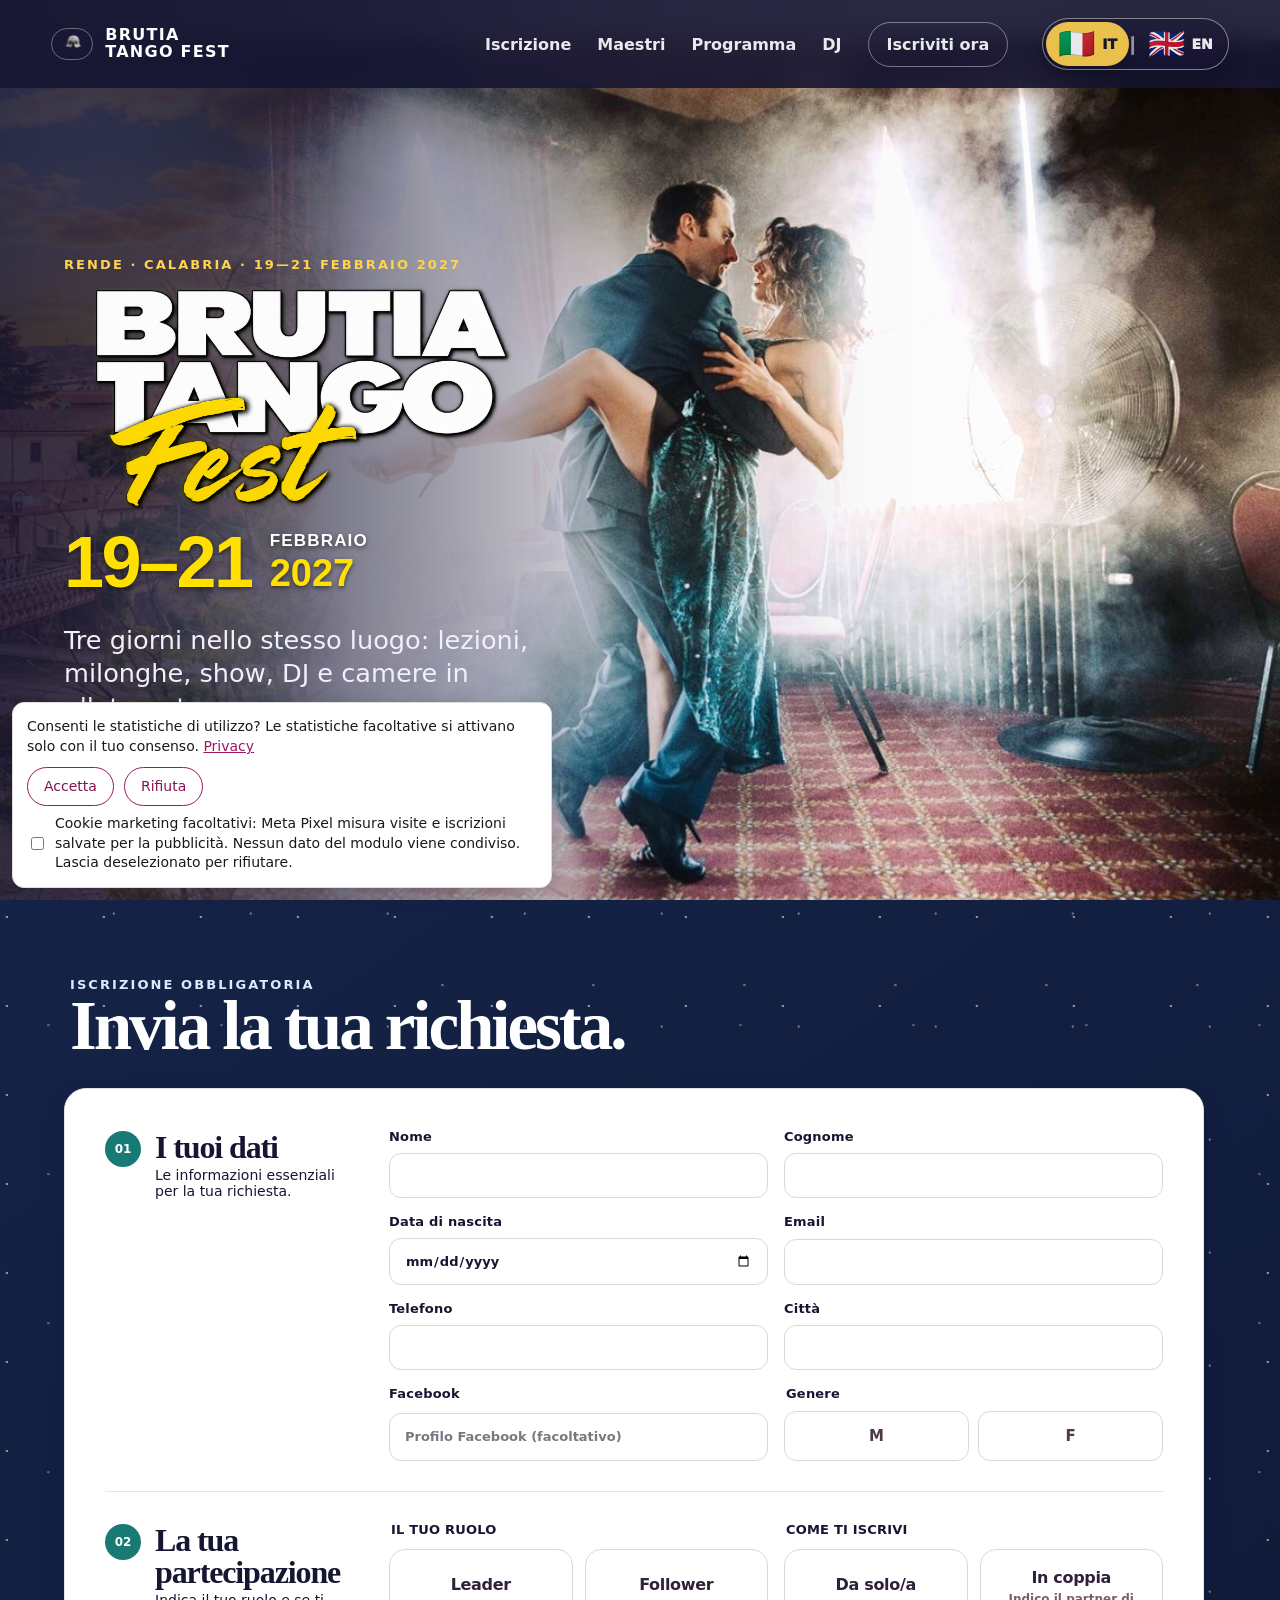
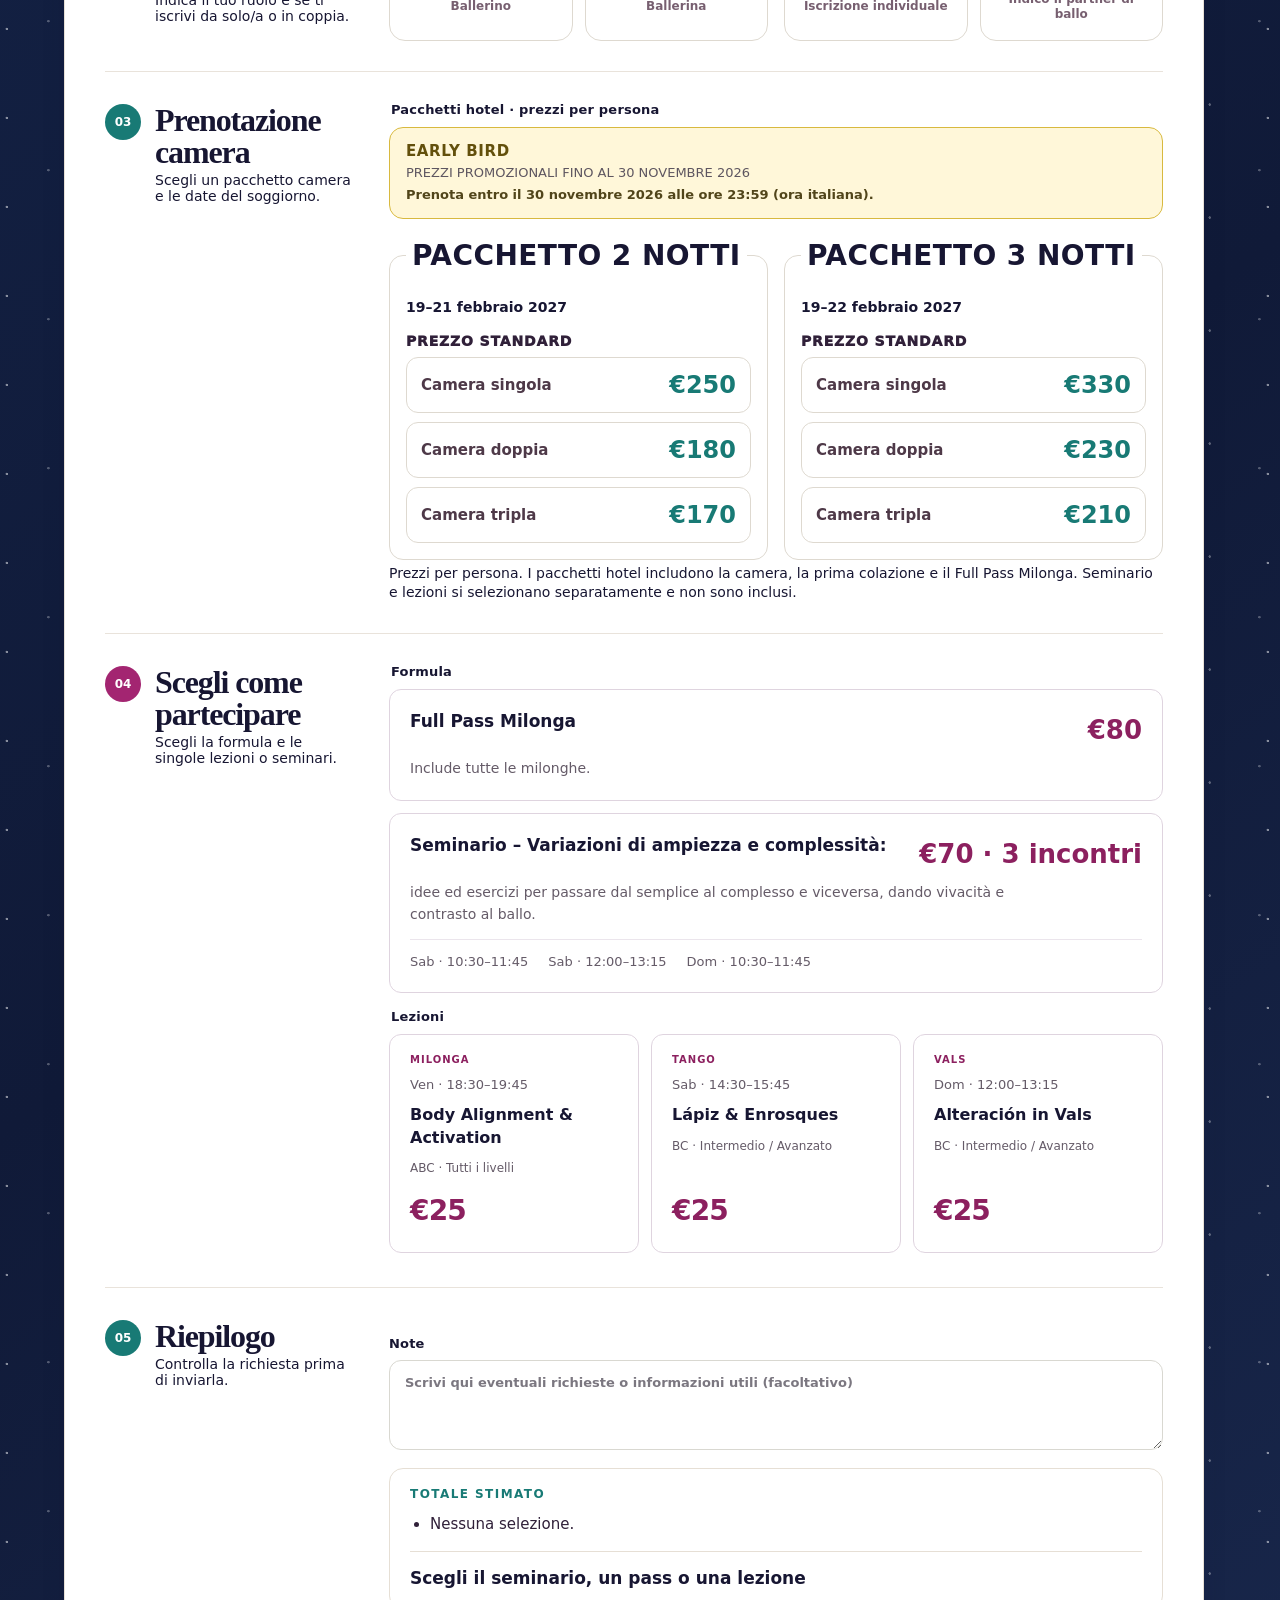
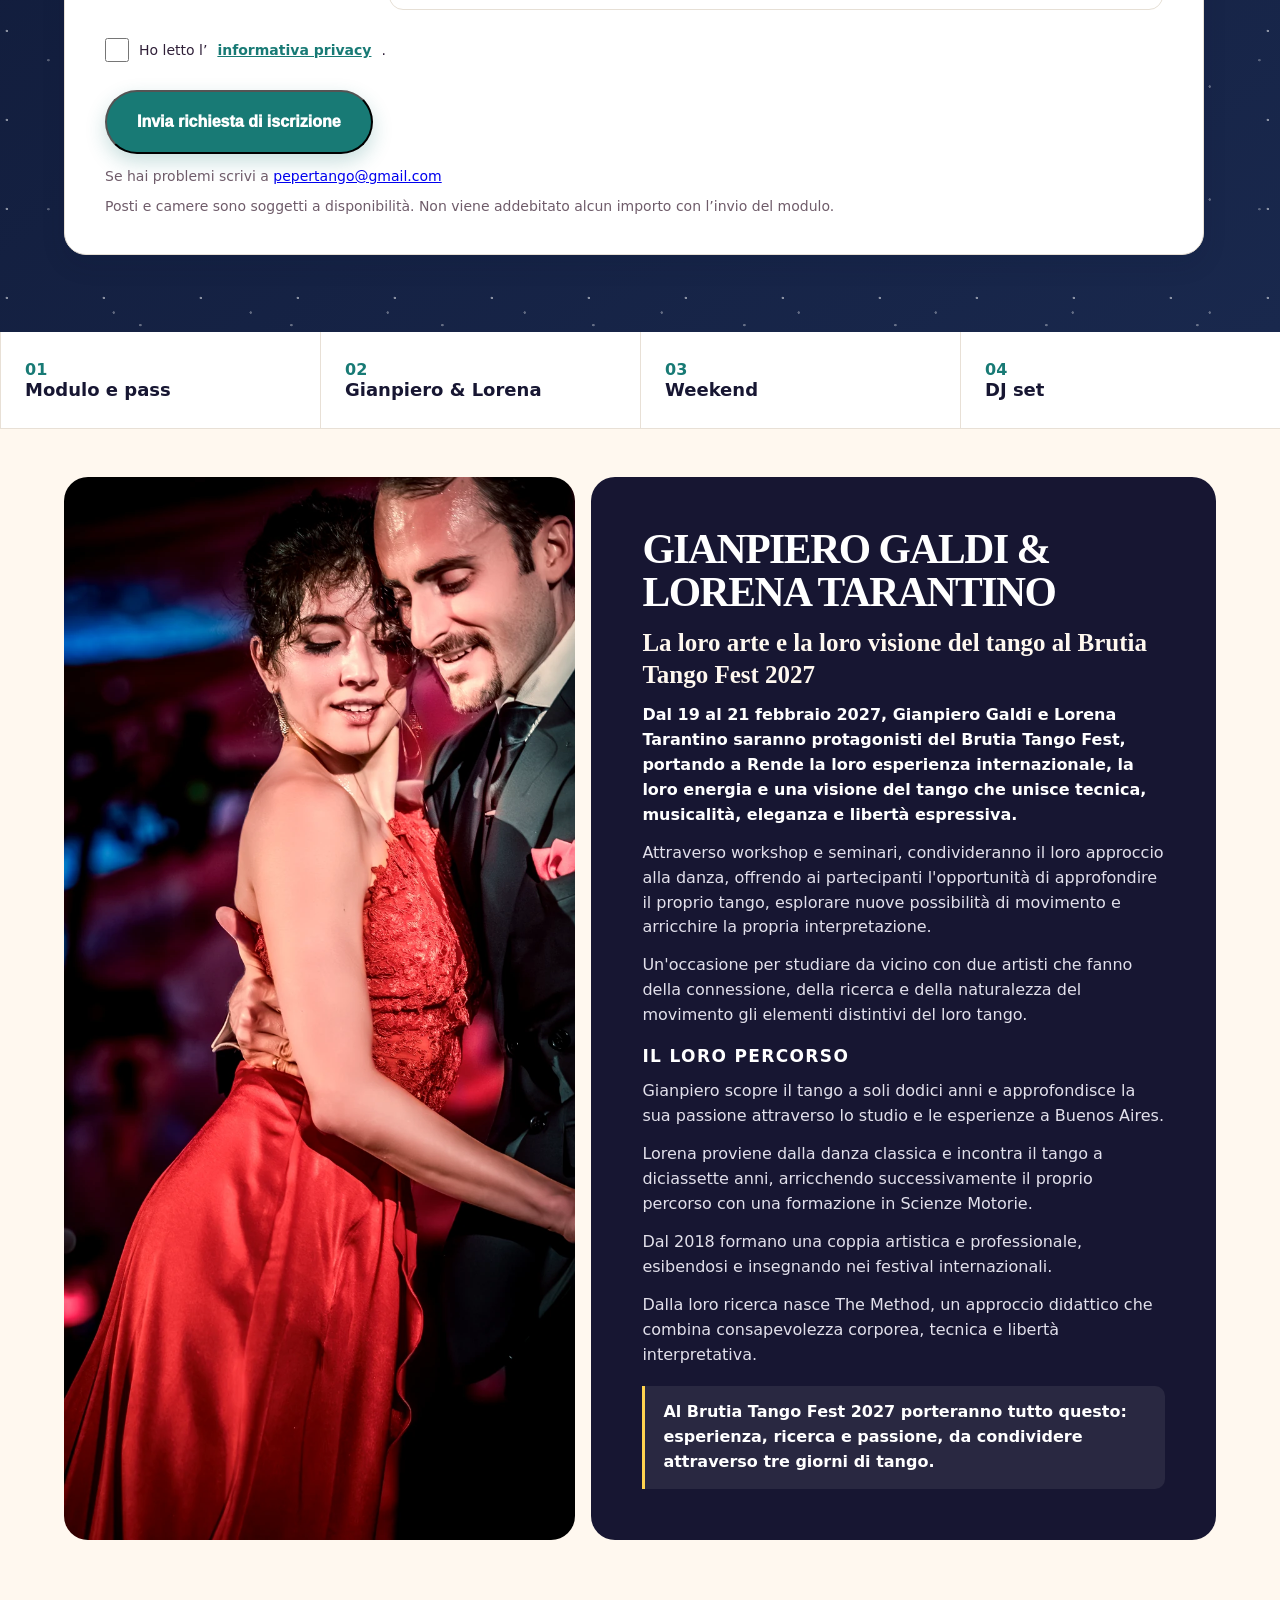
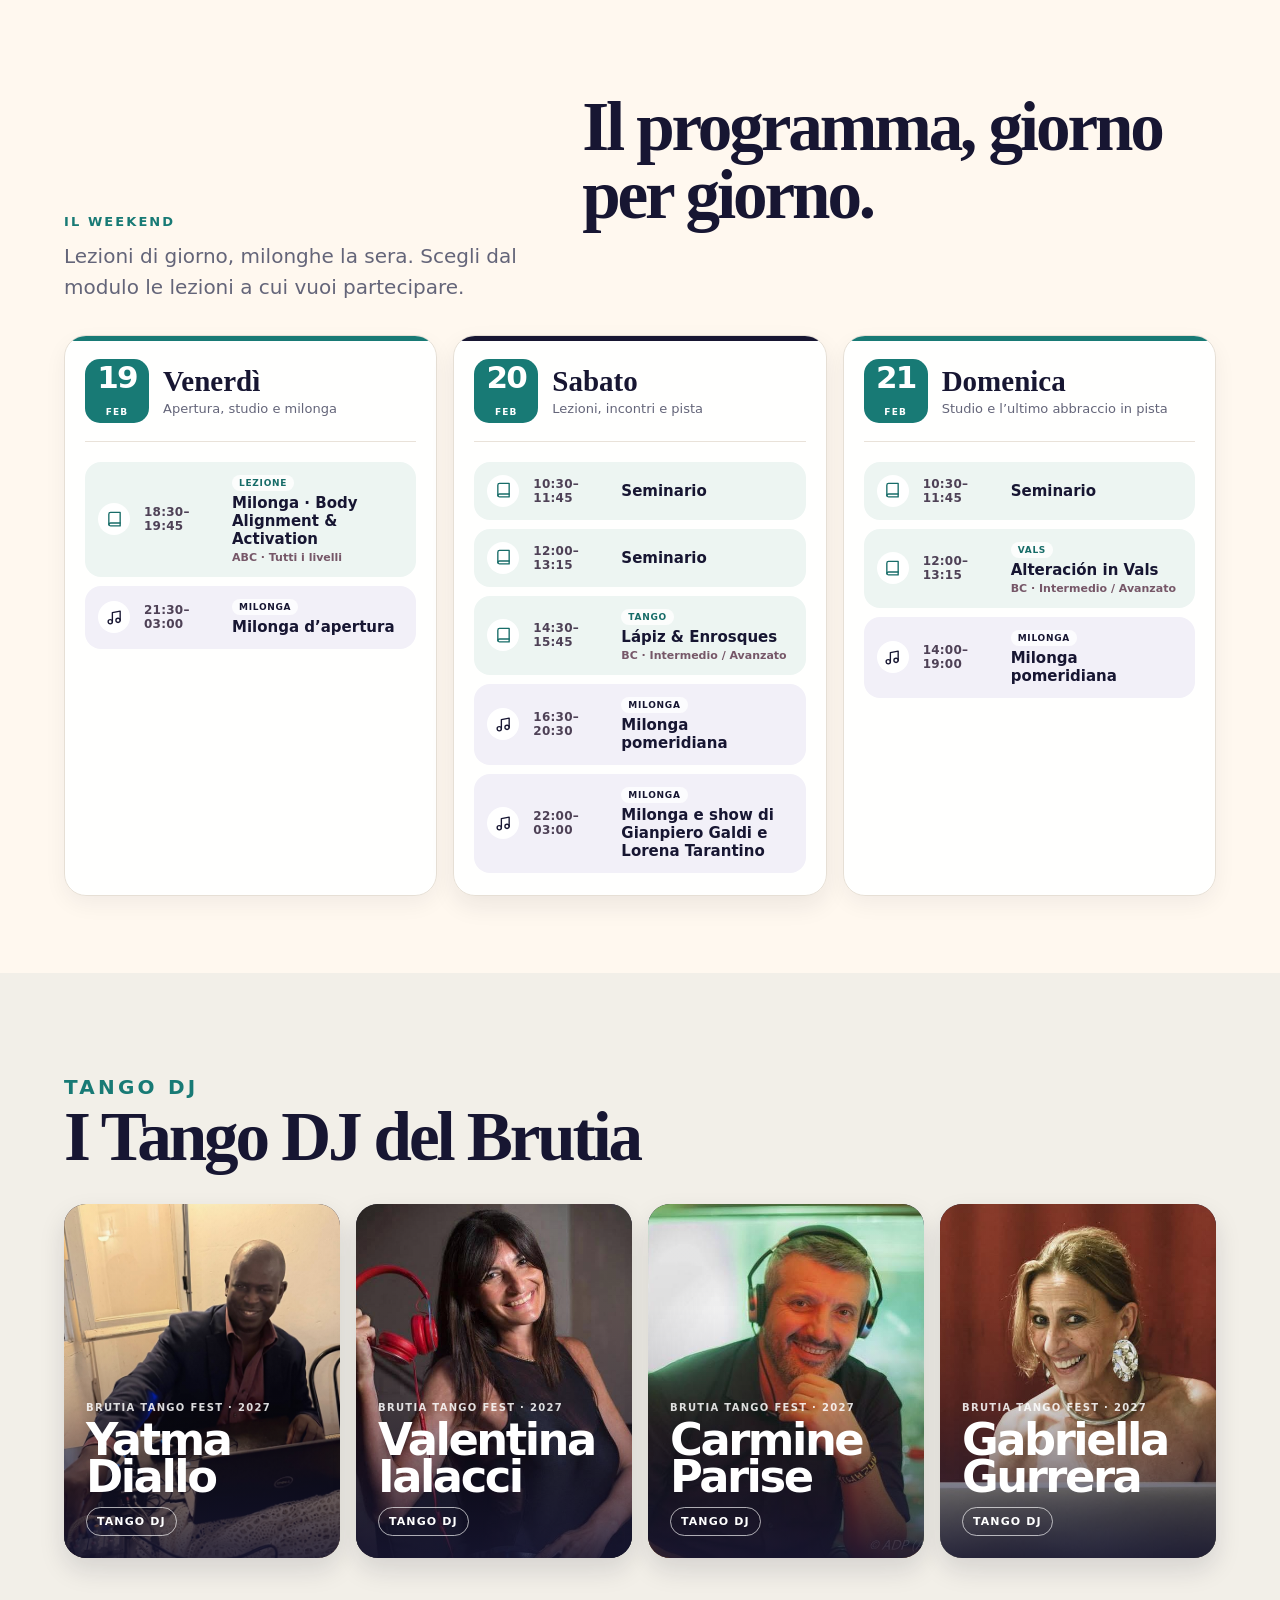
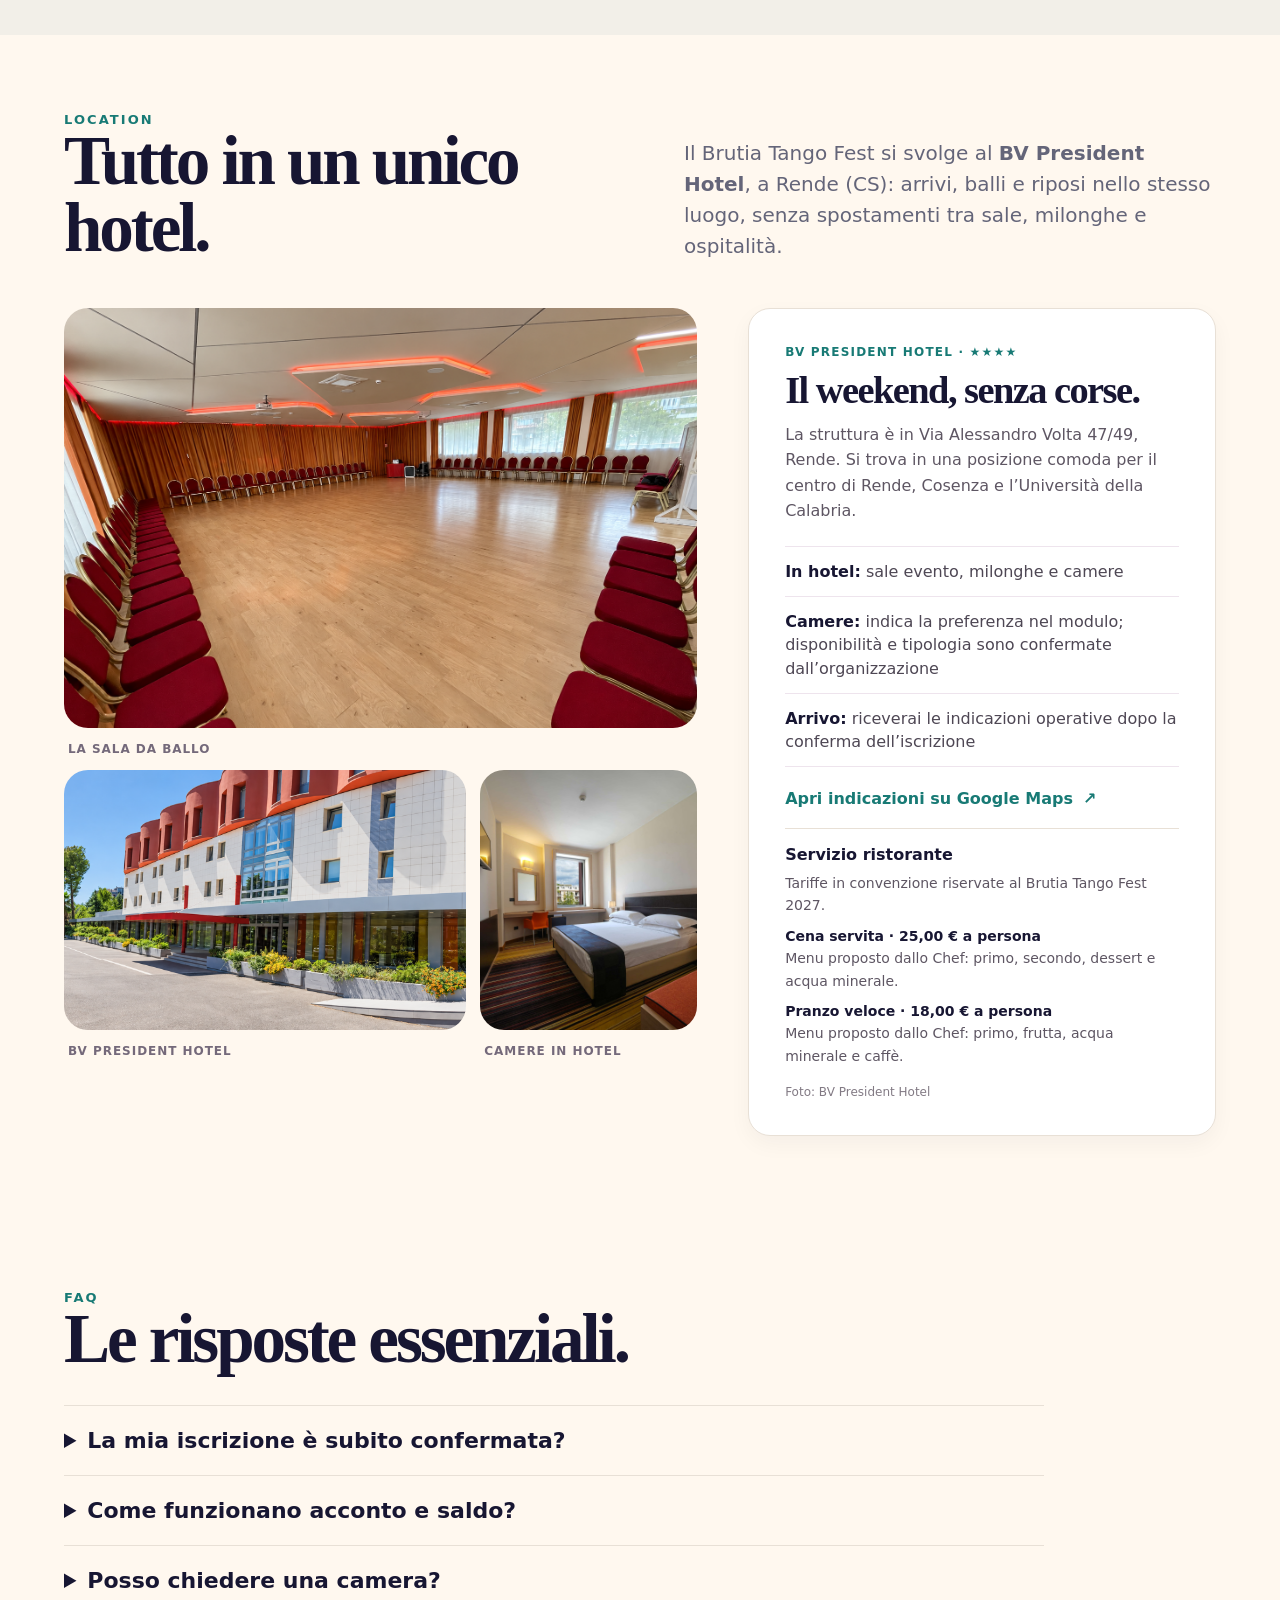
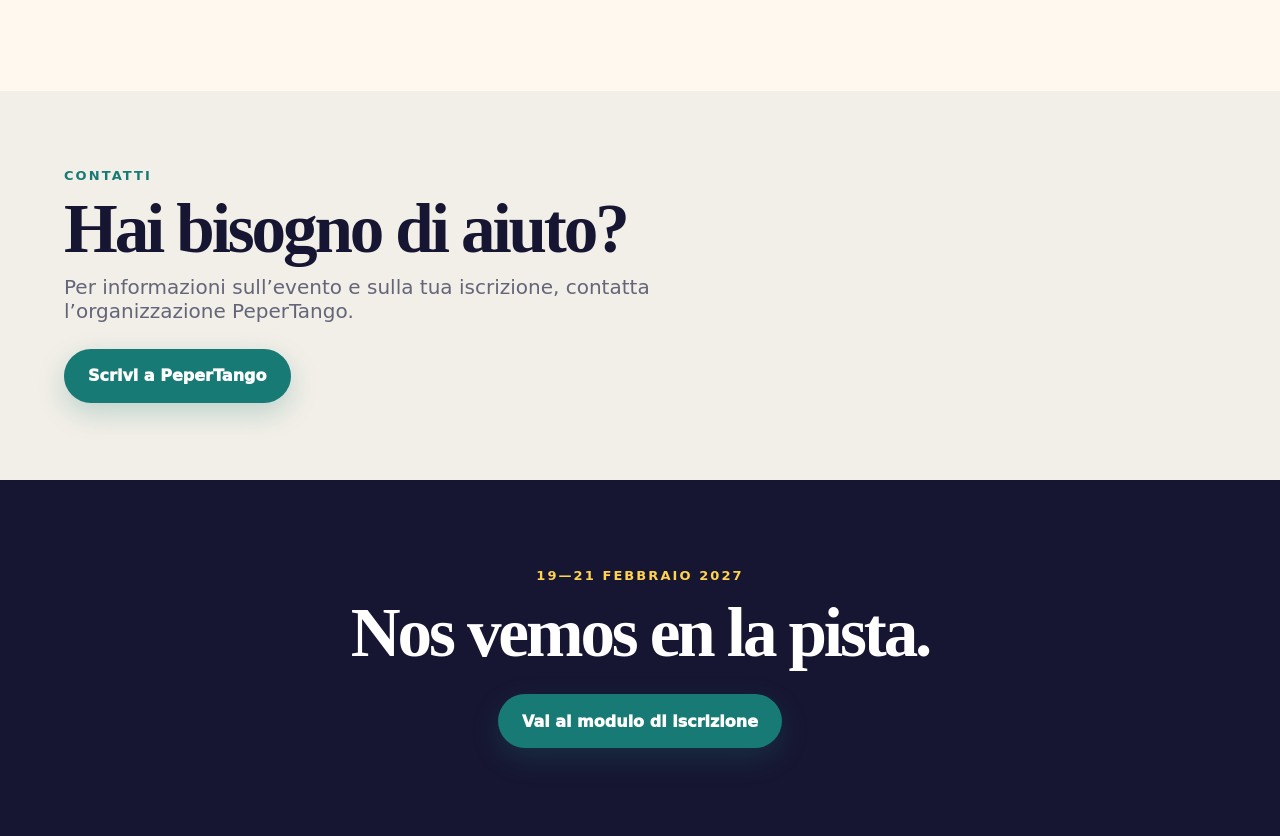
==== commit 05dc8892: "Add Gabriella Gurrera to Italian and English DJ lineup" ====
--- a/index.html
+++ b/index.html
@@ -1,5 +1,5 @@
-<!DOCTYPE html><html lang="it"><head><meta charset="UTF-8"><meta name="viewport" content="width=device-width"><title>Brutia Tango Fest — 19–21 febbraio 2027</title><meta name="description" content="Brutia Tango Fest: tango argentino a Rende, dal 19 al 21 febbraio 2027. Gianpiero Galdi e Lorena Tarantino, milonghe, lezioni e soggiorno al President Hotel."><link rel="canonical" href="https://brutiatangofest27.pepertango.com/"><meta property="og:type" content="website"><meta property="og:title" content="Brutia Tango Fest — 19–21 febbraio 2027"><meta property="og:description" content="Tre giorni di tango a Rende: milonghe, lezioni e soggiorno al President Hotel."><meta property="og:image" content="https://brutiatangofest27.pepertango.com/brutia-assets/og.jpg"><meta name="twitter:card" content="summary_large_image"><link rel="icon" href="/brutia-assets/elmo-brutio.png"><link rel="stylesheet" href="/brutia-assets/mobile-photos-20261015.css"><script type="application/ld+json">{"@context":"https://schema.org","@type":"Event","name":"Brutia Tango Fest 2027","startDate":"2027-02-19","endDate":"2027-02-21","eventAttendanceMode":"https://schema.org/OfflineEventAttendanceMode","eventStatus":"https://schema.org/EventScheduled","location":{"@type":"Place","name":"President Hotel","address":{"@type":"PostalAddress","addressLocality":"Rende","addressRegion":"CS","addressCountry":"IT"}},"image":["https://brutiatangofest27.pepertango.com/brutia-assets/og.jpg"],"organizer":{"@type":"Organization","name":"PeperTango"}}</script><style>#btf-analytics-controls[data-astro-cid-fg2vtww3]{z-index:10000;pointer-events:none;color:#191919;font:14px/1.4 system-ui;position:fixed;bottom:12px;left:12px;right:12px}section[data-astro-cid-fg2vtww3]{pointer-events:auto;background:#fff;border:1px solid #ddd;border-radius:12px;max-width:540px;padding:14px;box-shadow:0 3px 18px #0002}p[data-astro-cid-fg2vtww3]{margin:0 0 10px}a[data-astro-cid-fg2vtww3]{color:#9d1765}button[data-astro-cid-fg2vtww3]{font:inherit;cursor:pointer;color:#831353;pointer-events:auto;background:#fff;border:1px solid #9d1765;border-radius:24px;padding:9px 16px}section[data-astro-cid-fg2vtww3] div[data-astro-cid-fg2vtww3]{gap:10px;display:flex}button[data-astro-cid-fg2vtww3]:focus-visible{outline-offset:3px;outline:3px solid #252525}[data-astro-cid-fg2vtww3][hidden]{display:none!important}html{scroll-behavior:smooth}body{min-width:320px;margin:0}*,:before,:after{box-sizing:border-box}img{max-width:100%}
-</style><link rel="stylesheet" href="/_astro/BrutiaFest.hero-27ab9de32b.css"><link rel="stylesheet" href="/brutia-assets/registration-cards-20261026.css"><link rel="stylesheet" href="/brutia-assets/homepage-lettering-20261026.css"></head><body><header class="site-nav" data-astro-cid-n4sz6m7g><a href="#top" class="brand" aria-label="Brutia Tango Fest, torna all’inizio" data-astro-cid-n4sz6m7g><img src="/brutia-assets/elmo-brutio.png" alt="Elmo brutio" data-astro-cid-n4sz6m7g><span data-astro-cid-n4sz6m7g>Brutia<br data-astro-cid-n4sz6m7g>Tango Fest</span></a><nav aria-label="Navigazione principale" data-astro-cid-n4sz6m7g><a href="#registration-form" data-astro-cid-n4sz6m7g>Iscrizione</a><a href="#maestri" data-astro-cid-n4sz6m7g>Maestri</a><a href="#programma" data-astro-cid-n4sz6m7g>Programma</a><a href="#dj" data-astro-cid-n4sz6m7g>DJ</a><a class="nav-cta" href="#registration-form" data-astro-cid-n4sz6m7g>Iscriviti ora</a><span class="language-switcher" aria-label="Language selector" data-astro-cid-n4sz6m7g><a data-language-link class="active" aria-current="page" href="/" aria-label="Italiano" data-astro-cid-n4sz6m7g><span class="language-flag" aria-hidden="true" data-astro-cid-n4sz6m7g>🇮🇹</span><span data-astro-cid-n4sz6m7g>IT</span></a><span class="language-divider" aria-hidden="true" data-astro-cid-n4sz6m7g>|</span><a data-language-link href="/en/" aria-label="English" data-astro-cid-n4sz6m7g><span class="language-flag" aria-hidden="true" data-astro-cid-n4sz6m7g>🇬🇧</span><span data-astro-cid-n4sz6m7g>EN</span></a></span></nav></header><main id="top" data-astro-cid-n4sz6m7g><section class="hero" data-astro-cid-n4sz6m7g><img class="hero-img" src="/brutia-assets/hero-sunset-composite-20261013.jpg" alt="Gianpiero Galdi e Lorena Tarantino in un passo di tango" data-astro-cid-n4sz6m7g><div class="hero-shade" data-astro-cid-n4sz6m7g></div><div class="hero-content" data-astro-cid-n4sz6m7g><p class="kicker" data-astro-cid-n4sz6m7g>Rende · Calabria · 19—21 febbraio 2027</p><h1 data-astro-cid-n4sz6m7g><img class="hero-wordmark" src="/brutia-assets/homepage-lettering-20261026.png" width="1774" height="887" alt="Brutia Tango Fest" fetchpriority="high" decoding="async" data-astro-cid-n4sz6m7g></h1><p class="hero-date"><span class="hero-date-range">19–21</span><span class="hero-date-detail"><span class="hero-date-month" lang="it">Febbraio</span><span class="hero-date-month" lang="en">February</span><strong>2027</strong></span></p><p class="lead" data-astro-cid-n4sz6m7g>Tre giorni nello stesso luogo: lezioni, milonghe, show, DJ e camere in allotment.</p><div class="hero-actions" data-astro-cid-n4sz6m7g><a class="btn primary" href="#registration-form" data-astro-cid-n4sz6m7g>Iscriviti ora</a><a class="btn ghost" href="#programma" data-astro-cid-n4sz6m7g>Vedi programma</a></div></div></section><section class="section registration-form" id="registration-form" data-astro-cid-n4sz6m7g><div class="section-head" data-astro-cid-n4sz6m7g><div data-astro-cid-n4sz6m7g><p class="kicker dark" data-astro-cid-n4sz6m7g>Iscrizione obbligatoria</p><h2 data-astro-cid-n4sz6m7g>Invia la tua richiesta.</h2></div></div><form name="brutia-iscrizione" method="post" action="https://script.google.com/macros/s/AKfycbxqhZUlsBqvT2Mk3oyQ7wVM3ZN_C7s2sprtl4zrTvplLwYQecTpa5o4LdqpSfXaWNgO4Q/exec" class="booking-form" data-astro-cid-n4sz6m7g><input type="hidden" name="form-name" value="brutia-iscrizione" data-astro-cid-n4sz6m7g><input type="hidden" name="lezioni_selezionate" id="selected-lessons" value="" data-astro-cid-n4sz6m7g><input type="hidden" name="browser_form" value="1" data-astro-cid-n4sz6m7g><input type="hidden" name="return_path" value="/grazie" data-astro-cid-n4sz6m7g><input type="hidden" name="payload" id="registration-payload" value="" data-astro-cid-n4sz6m7g><p class="hidden" data-astro-cid-n4sz6m7g><label data-astro-cid-n4sz6m7g>Non compilare questo campo <input name="company" tabindex="-1" autocomplete="off" data-astro-cid-n4sz6m7g></label></p><div class="registration-opening-notice" id="registration-opening-notice" hidden role="status" aria-live="polite" data-astro-cid-n4sz6m7g><strong data-astro-cid-n4sz6m7g>Le iscrizioni aprono</strong><time datetime="2026-10-15T20:00:00+02:00" data-astro-cid-n4sz6m7g>15 ottobre 2026 alle ore 20:00 (Europe/Rome)</time><span id="registration-opening-status" data-astro-cid-n4sz6m7g>Le iscrizioni non sono ancora aperte.</span></div><section class="form-section" data-astro-cid-n4sz6m7g><div class="form-section-head" data-astro-cid-n4sz6m7g><span data-astro-cid-n4sz6m7g>01</span><div data-astro-cid-n4sz6m7g><h3 data-astro-cid-n4sz6m7g>I tuoi dati</h3><p data-astro-cid-n4sz6m7g>Le informazioni essenziali per la tua richiesta.</p></div></div><div class="form-grid" data-astro-cid-n4sz6m7g><label data-astro-cid-n4sz6m7g>Nome <input name="nome" autocomplete="given-name" required data-astro-cid-n4sz6m7g></label><label data-astro-cid-n4sz6m7g>Cognome <input name="cognome" autocomplete="family-name" required data-astro-cid-n4sz6m7g></label><label data-astro-cid-n4sz6m7g>Data di nascita <input name="data_nascita" type="date" required data-astro-cid-n4sz6m7g></label><label data-astro-cid-n4sz6m7g>Email <input name="email" type="email" autocomplete="email" required data-astro-cid-n4sz6m7g></label><label data-astro-cid-n4sz6m7g>Telefono <input name="telefono" type="tel" autocomplete="tel" required data-astro-cid-n4sz6m7g></label><label data-astro-cid-n4sz6m7g>Città <input name="citta" autocomplete="address-level2" required data-astro-cid-n4sz6m7g></label><label data-astro-cid-n4sz6m7g>Facebook <input name="facebook" type="text" placeholder="Profilo Facebook (facoltativo)" data-astro-cid-n4sz6m7g></label><fieldset class="choice-group" data-astro-cid-n4sz6m7g><legend data-astro-cid-n4sz6m7g>Genere</legend><div class="choice-row" data-astro-cid-n4sz6m7g><label data-astro-cid-n4sz6m7g><input name="genere" type="radio" value="M" required data-astro-cid-n4sz6m7g><span data-astro-cid-n4sz6m7g>M</span></label><label data-astro-cid-n4sz6m7g><input name="genere" type="radio" value="F" data-astro-cid-n4sz6m7g><span data-astro-cid-n4sz6m7g>F</span></label></div></fieldset></div></section><section class="form-section" data-astro-cid-n4sz6m7g><div class="form-section-head" data-astro-cid-n4sz6m7g><span data-astro-cid-n4sz6m7g>02</span><div data-astro-cid-n4sz6m7g><h3 data-astro-cid-n4sz6m7g>La tua partecipazione</h3><p data-astro-cid-n4sz6m7g>Indica il tuo ruolo e se ti iscrivi da solo/a o in coppia.</p></div></div><div class="form-grid" data-astro-cid-n4sz6m7g><fieldset class="choice-group participation-choice" data-astro-cid-n4sz6m7g><legend data-astro-cid-n4sz6m7g>IL TUO RUOLO</legend><div class="choice-row" data-astro-cid-n4sz6m7g><label data-astro-cid-n4sz6m7g><input name="ruolo" type="radio" value="Leader" required data-astro-cid-n4sz6m7g><span data-astro-cid-n4sz6m7g><b data-astro-cid-n4sz6m7g>Leader</b><small data-astro-cid-n4sz6m7g>Ballerino</small></span></label><label data-astro-cid-n4sz6m7g><input name="ruolo" type="radio" value="Follower" data-astro-cid-n4sz6m7g><span data-astro-cid-n4sz6m7g><b data-astro-cid-n4sz6m7g>Follower</b><small data-astro-cid-n4sz6m7g>Ballerina</small></span></label></div></fieldset><fieldset class="choice-group participation-choice" data-astro-cid-n4sz6m7g><legend data-astro-cid-n4sz6m7g>COME TI ISCRIVI</legend><div class="choice-row" data-astro-cid-n4sz6m7g><label data-astro-cid-n4sz6m7g><input name="tipo_iscrizione" type="radio" value="singola" required data-astro-cid-n4sz6m7g><span data-astro-cid-n4sz6m7g><b data-astro-cid-n4sz6m7g>Da solo/a</b><small data-astro-cid-n4sz6m7g>Iscrizione individuale</small></span></label><label data-astro-cid-n4sz6m7g><input name="tipo_iscrizione" type="radio" value="coppia" data-astro-cid-n4sz6m7g><span data-astro-cid-n4sz6m7g><b data-astro-cid-n4sz6m7g>In coppia</b><small data-astro-cid-n4sz6m7g>Indico il partner di ballo</small></span></label></div></fieldset><label class="partner-field" hidden data-astro-cid-n4sz6m7g>Partner di ballo <input name="partner_ballo" id="dance-partner" autocomplete="name" disabled data-astro-cid-n4sz6m7g></label></div></section><section class="form-section" data-astro-cid-n4sz6m7g><div class="form-section-head" data-astro-cid-n4sz6m7g><span data-astro-cid-n4sz6m7g>03</span><div data-astro-cid-n4sz6m7g><h3 data-astro-cid-n4sz6m7g>Prenotazione camera</h3><p data-astro-cid-n4sz6m7g>Scegli un pacchetto camera e le date del soggiorno.</p></div></div><div class="form-grid" data-astro-cid-n4sz6m7g><fieldset class="choice-group full" data-astro-cid-n4sz6m7g><legend data-astro-cid-n4sz6m7g>Pacchetti hotel · prezzi per persona</legend><div class="hotel-offer-notice" data-astro-cid-n4sz6m7g><strong data-astro-cid-n4sz6m7g>EARLY BIRD</strong><span data-astro-cid-n4sz6m7g>PREZZI PROMOZIONALI FINO AL 30 NOVEMBRE 2026</span><small data-astro-cid-n4sz6m7g>Prenota entro il 30 novembre 2026 alle ore 23:59 (ora italiana).</small></div><fieldset class="choice-group full no-room-choice" hidden style="display: none" aria-label="Nessun soggiorno hotel" data-astro-cid-n4sz6m7g><div class="choice-cards room-cards" data-astro-cid-n4sz6m7g><label data-astro-cid-n4sz6m7g><input name="camera" type="radio" value="Nessuna richiesta" checked data-astro-cid-n4sz6m7g><span data-astro-cid-n4sz6m7g><b data-astro-cid-n4sz6m7g>Nessuna richiesta</b><small data-astro-cid-n4sz6m7g>Full Pass Milonga — 80 €</small><small data-astro-cid-n4sz6m7g>Include tutte le milonghe.</small></span></label></div></fieldset><div class="hotel-stay-cards" data-astro-cid-n4sz6m7g><fieldset class="hotel-stay-card" data-astro-cid-n4sz6m7g><legend data-astro-cid-n4sz6m7g>PACCHETTO 2 NOTTI</legend><p class="hotel-stay-dates" data-astro-cid-n4sz6m7g>19–21 febbraio 2027</p><div class="hotel-price-tier" data-price-tier="early" data-astro-cid-n4sz6m7g><h4 data-astro-cid-n4sz6m7g>EARLY BIRD</h4><div class="choice-cards room-cards hotel-package-options" data-astro-cid-n4sz6m7g><label class="hotel-package-card" data-astro-cid-n4sz6m7g><input class="hotel-package-choice" name="camera" type="radio" value="Singola" data-hotel-nights="2" data-price-tier="early" data-package-price="220" data-astro-cid-n4sz6m7g><span data-astro-cid-n4sz6m7g><b data-astro-cid-n4sz6m7g>Camera singola</b><strong data-astro-cid-n4sz6m7g>€220</strong></span></label><label class="hotel-package-card" data-astro-cid-n4sz6m7g><input class="hotel-package-choice" name="camera" type="radio" value="Doppia" data-hotel-nights="2" data-price-tier="early" data-package-price="150" data-astro-cid-n4sz6m7g><span data-astro-cid-n4sz6m7g><b data-astro-cid-n4sz6m7g>Camera doppia</b><strong data-astro-cid-n4sz6m7g>€150</strong></span></label><label class="hotel-package-card" data-astro-cid-n4sz6m7g><input class="hotel-package-choice" name="camera" type="radio" value="Tripla" data-hotel-nights="2" data-price-tier="early" data-package-price="140" data-astro-cid-n4sz6m7g><span data-astro-cid-n4sz6m7g><b data-astro-cid-n4sz6m7g>Camera tripla</b><strong data-astro-cid-n4sz6m7g>€140</strong></span></label></div></div><div class="hotel-price-tier" data-price-tier="standard" data-astro-cid-n4sz6m7g><h4 data-astro-cid-n4sz6m7g>PREZZO STANDARD</h4><div class="choice-cards room-cards hotel-package-options" data-astro-cid-n4sz6m7g><label class="hotel-package-card" data-astro-cid-n4sz6m7g><input class="hotel-package-choice" name="camera" type="radio" value="Singola" data-hotel-nights="2" data-price-tier="standard" data-package-price="250" data-astro-cid-n4sz6m7g><span data-astro-cid-n4sz6m7g><b data-astro-cid-n4sz6m7g>Camera singola</b><strong data-astro-cid-n4sz6m7g>€250</strong></span></label><label class="hotel-package-card" data-astro-cid-n4sz6m7g><input class="hotel-package-choice" name="camera" type="radio" value="Doppia" data-hotel-nights="2" data-price-tier="standard" data-package-price="180" data-astro-cid-n4sz6m7g><span data-astro-cid-n4sz6m7g><b data-astro-cid-n4sz6m7g>Camera doppia</b><strong data-astro-cid-n4sz6m7g>€180</strong></span></label><label class="hotel-package-card" data-astro-cid-n4sz6m7g><input class="hotel-package-choice" name="camera" type="radio" value="Tripla" data-hotel-nights="2" data-price-tier="standard" data-package-price="170" data-astro-cid-n4sz6m7g><span data-astro-cid-n4sz6m7g><b data-astro-cid-n4sz6m7g>Camera tripla</b><strong data-astro-cid-n4sz6m7g>€170</strong></span></label></div></div></fieldset><fieldset class="hotel-stay-card" data-astro-cid-n4sz6m7g><legend data-astro-cid-n4sz6m7g>PACCHETTO 3 NOTTI</legend><p class="hotel-stay-dates" data-astro-cid-n4sz6m7g>19–22 febbraio 2027</p><div class="hotel-price-tier" data-price-tier="early" data-astro-cid-n4sz6m7g><h4 data-astro-cid-n4sz6m7g>EARLY BIRD</h4><div class="choice-cards room-cards hotel-package-options" data-astro-cid-n4sz6m7g><label class="hotel-package-card" data-astro-cid-n4sz6m7g><input class="hotel-package-choice" name="camera" type="radio" value="Singola" data-hotel-nights="3" data-price-tier="early" data-package-price="300" data-astro-cid-n4sz6m7g><span data-astro-cid-n4sz6m7g><b data-astro-cid-n4sz6m7g>Camera singola</b><strong data-astro-cid-n4sz6m7g>€300</strong></span></label><label class="hotel-package-card" data-astro-cid-n4sz6m7g><input class="hotel-package-choice" name="camera" type="radio" value="Doppia" data-hotel-nights="3" data-price-tier="early" data-package-price="200" data-astro-cid-n4sz6m7g><span data-astro-cid-n4sz6m7g><b data-astro-cid-n4sz6m7g>Camera doppia</b><strong data-astro-cid-n4sz6m7g>€200</strong></span></label><label class="hotel-package-card" data-astro-cid-n4sz6m7g><input class="hotel-package-choice" name="camera" type="radio" value="Tripla" data-hotel-nights="3" data-price-tier="early" data-package-price="180" data-astro-cid-n4sz6m7g><span data-astro-cid-n4sz6m7g><b data-astro-cid-n4sz6m7g>Camera tripla</b><strong data-astro-cid-n4sz6m7g>€180</strong></span></label></div></div><div class="hotel-price-tier" data-price-tier="standard" data-astro-cid-n4sz6m7g><h4 data-astro-cid-n4sz6m7g>PREZZO STANDARD</h4><div class="choice-cards room-cards hotel-package-options" data-astro-cid-n4sz6m7g><label class="hotel-package-card" data-astro-cid-n4sz6m7g><input class="hotel-package-choice" name="camera" type="radio" value="Singola" data-hotel-nights="3" data-price-tier="standard" data-package-price="330" data-astro-cid-n4sz6m7g><span data-astro-cid-n4sz6m7g><b data-astro-cid-n4sz6m7g>Camera singola</b><strong data-astro-cid-n4sz6m7g>€330</strong></span></label><label class="hotel-package-card" data-astro-cid-n4sz6m7g><input class="hotel-package-choice" name="camera" type="radio" value="Doppia" data-hotel-nights="3" data-price-tier="standard" data-package-price="230" data-astro-cid-n4sz6m7g><span data-astro-cid-n4sz6m7g><b data-astro-cid-n4sz6m7g>Camera doppia</b><strong data-astro-cid-n4sz6m7g>€230</strong></span></label><label class="hotel-package-card" data-astro-cid-n4sz6m7g><input class="hotel-package-choice" name="camera" type="radio" value="Tripla" data-hotel-nights="3" data-price-tier="standard" data-package-price="210" data-astro-cid-n4sz6m7g><span data-astro-cid-n4sz6m7g><b data-astro-cid-n4sz6m7g>Camera tripla</b><strong data-astro-cid-n4sz6m7g>€210</strong></span></label></div></div></fieldset></div><p class="hotel-pricing-note" data-astro-cid-n4sz6m7g>Prezzi per persona. I pacchetti hotel includono la camera, la prima colazione e il Full Pass Milonga. Seminario e lezioni si selezionano separatamente e non sono inclusi.</p></fieldset><fieldset class="hotel-dates-field full" hidden data-astro-cid-n4sz6m7g><legend data-astro-cid-n4sz6m7g>Date del soggiorno</legend><input name="data_arrivo" type="hidden" value="2027-02-19" disabled data-astro-cid-n4sz6m7g><input name="data_partenza" type="hidden" value="2027-02-21" disabled data-astro-cid-n4sz6m7g><small class="date-help" data-astro-cid-n4sz6m7g>Arrivo: 19 febbraio 2027. La partenza dipende dal pacchetto selezionato di 2 o 3 notti.</small><p id="hotel-date-error" role="alert" data-astro-cid-n4sz6m7g></p></fieldset><fieldset class="choice-group full sharing-field" data-astro-cid-n4sz6m7g><legend data-astro-cid-n4sz6m7g>Condivisione camera</legend><div class="choice-cards" data-astro-cid-n4sz6m7g><label data-astro-cid-n4sz6m7g><input name="condivisione" type="radio" value="Compagno/a di camera" data-astro-cid-n4sz6m7g><span data-astro-cid-n4sz6m7g>Ho già un compagno/a</span></label><label data-astro-cid-n4sz6m7g><input name="condivisione" type="radio" value="Cerco compagno/a di camera" data-astro-cid-n4sz6m7g><span data-astro-cid-n4sz6m7g>Cerco compagno/a di camera</span></label></div></fieldset><label class="room-partner-field" hidden data-astro-cid-n4sz6m7g>Nome del compagno/a di camera <input name="partner_camera" id="room-partner" autocomplete="name" disabled data-astro-cid-n4sz6m7g></label><label class="room-partner-second-field" hidden data-astro-cid-n4sz6m7g>Nome del secondo compagno/a di camera <input name="partner_camera_2" id="room-partner-2" autocomplete="name" disabled data-astro-cid-n4sz6m7g></label></div></section><section class="form-section participation-section" data-astro-cid-n4sz6m7g><div class="form-section-head" data-astro-cid-n4sz6m7g><span data-astro-cid-n4sz6m7g>04</span><div data-astro-cid-n4sz6m7g><h3 data-astro-cid-n4sz6m7g>Scegli come partecipare</h3><p data-astro-cid-n4sz6m7g>Scegli la formula e le singole lezioni o seminari.</p></div></div><div class="form-grid" data-astro-cid-n4sz6m7g><fieldset class="choice-group full" data-astro-cid-n4sz6m7g><legend data-astro-cid-n4sz6m7g>Formula</legend><div class="choice-cards package-cards" data-astro-cid-n4sz6m7g><label data-astro-cid-n4sz6m7g><input name="pacchetto" type="checkbox" value="Full Pass Milonga" data-price="80" data-astro-cid-n4sz6m7g><span data-astro-cid-n4sz6m7g><b data-astro-cid-n4sz6m7g>Full Pass Milonga</b><small data-astro-cid-n4sz6m7g>€80</small><small data-astro-cid-n4sz6m7g>Include tutte le milonghe.</small></span></label><label class="seminar-package-card" data-astro-cid-n4sz6m7g><input name="pacchetto" type="checkbox" value="Seminario" data-price="70" data-astro-cid-n4sz6m7g><span data-astro-cid-n4sz6m7g><b data-astro-cid-n4sz6m7g>Seminario – Variazioni di ampiezza e complessità:</b><small data-astro-cid-n4sz6m7g>idee ed esercizi per passare dal semplice al complesso e viceversa, dando vivacità e contrasto al ballo.</small><small data-astro-cid-n4sz6m7g>€70 · 3 incontri</small><em class="seminar-schedule" data-astro-cid-n4sz6m7g><span data-astro-cid-n4sz6m7g>Sab · 10:30–11:45</span><span data-astro-cid-n4sz6m7g>Sab · 12:00–13:15</span><span data-astro-cid-n4sz6m7g>Dom · 10:30–11:45</span></em></span></label></div></fieldset><fieldset class="choice-group full lesson-choice-field" data-astro-cid-n4sz6m7g><legend data-astro-cid-n4sz6m7g>Lezioni</legend><div class="choice-cards lesson-cards" data-astro-cid-n4sz6m7g><label data-astro-cid-n4sz6m7g><input name="lezioni" type="checkbox" value="Venerdì 18:30–19:45 · Milonga: Body Alignment &amp; Activation · ABC" data-astro-cid-n4sz6m7g><span data-astro-cid-n4sz6m7g><small class="lesson-time" data-astro-cid-n4sz6m7g>Ven · 18:30–19:45</small><i class="lesson-kind milonga-kind" data-astro-cid-n4sz6m7g>Milonga</i><b data-astro-cid-n4sz6m7g>Body Alignment &amp; Activation</b><em class="lesson-level" data-astro-cid-n4sz6m7g>ABC · Tutti i livelli</em><em class="lesson-price" data-astro-cid-n4sz6m7g>€25</em></span></label><label data-astro-cid-n4sz6m7g><input name="lezioni" type="checkbox" value="Sabato 14:30–15:45 · Tango: Lápiz &amp; Enrosques · BC" data-astro-cid-n4sz6m7g><span data-astro-cid-n4sz6m7g><small class="lesson-time" data-astro-cid-n4sz6m7g>Sab · 14:30–15:45</small><i class="lesson-kind tango-kind" data-astro-cid-n4sz6m7g>Tango</i><b data-astro-cid-n4sz6m7g>Lápiz &amp; Enrosques</b><em class="lesson-level" data-astro-cid-n4sz6m7g>BC · Intermedio / Avanzato</em><em class="lesson-price" data-astro-cid-n4sz6m7g>€25</em></span></label><label data-astro-cid-n4sz6m7g><input name="lezioni" type="checkbox" value="Domenica 12:00–13:15 · Vals: Alteración in Vals · BC" data-astro-cid-n4sz6m7g><span data-astro-cid-n4sz6m7g><small class="lesson-time" data-astro-cid-n4sz6m7g>Dom · 12:00–13:15</small><i class="lesson-kind vals-kind" data-astro-cid-n4sz6m7g>Vals</i><b data-astro-cid-n4sz6m7g>Alteración in Vals</b><em class="lesson-level" data-astro-cid-n4sz6m7g>BC · Intermedio / Avanzato</em><em class="lesson-price" data-astro-cid-n4sz6m7g>€25</em></span></label></div><p id="registration-choice-error" role="alert" data-astro-cid-n4sz6m7g></p></fieldset></div></section><section class="form-section" data-astro-cid-n4sz6m7g><div class="form-section-head" data-astro-cid-n4sz6m7g><span data-astro-cid-n4sz6m7g>05</span><div data-astro-cid-n4sz6m7g><h3 data-astro-cid-n4sz6m7g>Riepilogo</h3><p data-astro-cid-n4sz6m7g>Controlla la richiesta prima di inviarla.</p></div></div><label class="wide" data-astro-cid-n4sz6m7g>Note <textarea name="note" rows="4" placeholder="Scrivi qui eventuali richieste o informazioni utili (facoltativo)" data-astro-cid-n4sz6m7g></textarea></label><aside class="booking-total" aria-live="polite" data-astro-cid-n4sz6m7g><span data-astro-cid-n4sz6m7g>Totale stimato</span><ul id="total-detail" data-astro-cid-n4sz6m7g><li data-astro-cid-n4sz6m7g>Nessuna selezione.</li></ul><strong id="total-amount" data-astro-cid-n4sz6m7g>Scegli il seminario, un pass o una lezione</strong></aside></section><div class="form-final" data-astro-cid-n4sz6m7g><label class="consent" data-astro-cid-n4sz6m7g><input name="privacy" type="checkbox" required data-astro-cid-n4sz6m7g> Ho letto l’<a href="/privacy" data-astro-cid-n4sz6m7g>informativa privacy</a>.</label><button class="btn primary" type="submit" data-astro-cid-n4sz6m7g>Invia richiesta di iscrizione</button><p class="form-note" data-astro-cid-n4sz6m7g>Se hai problemi scrivi a <a href="mailto:pepertango@gmail.com" data-astro-cid-n4sz6m7g>pepertango@gmail.com</a></p><p class="form-note" data-astro-cid-n4sz6m7g>Posti e camere sono soggetti a disponibilità. Non viene addebitato alcun importo con l’invio del modulo.</p></div></form></section><section class="quick" aria-label="Accessi rapidi" data-astro-cid-n4sz6m7g><a href="#registration-form" data-astro-cid-n4sz6m7g><b data-astro-cid-n4sz6m7g>01</b><span data-astro-cid-n4sz6m7g>Modulo e pass</span></a><a href="#maestri" data-astro-cid-n4sz6m7g><b data-astro-cid-n4sz6m7g>02</b><span data-astro-cid-n4sz6m7g>Gianpiero & Lorena</span></a><a href="#programma" data-astro-cid-n4sz6m7g><b data-astro-cid-n4sz6m7g>03</b><span data-astro-cid-n4sz6m7g>Weekend</span></a><a href="#dj" data-astro-cid-n4sz6m7g><b data-astro-cid-n4sz6m7g>04</b><span data-astro-cid-n4sz6m7g>DJ set</span></a></section><section class="section maestros" id="maestri" data-astro-cid-n4sz6m7g><div class="portrait" data-astro-cid-n4sz6m7g><img src="/brutia-assets/coppia-ritratto.webp" alt="Gianpiero Galdi e Lorena Tarantino" data-astro-cid-n4sz6m7g></div><div class="copy-block maestros-copy" data-astro-cid-n4sz6m7g><h2 data-astro-cid-n4sz6m7g>GIANPIERO GALDI &amp; LORENA TARANTINO</h2><p class="maestros-subtitle" data-astro-cid-n4sz6m7g>La loro arte e la loro visione del tango al Brutia Tango Fest 2027</p><p class="maestros-lead" data-astro-cid-n4sz6m7g>Dal 19 al 21 febbraio 2027, Gianpiero Galdi e Lorena Tarantino saranno protagonisti del Brutia Tango Fest, portando a Rende la loro esperienza internazionale, la loro energia e una visione del tango che unisce tecnica, musicalità, eleganza e libertà espressiva.</p><p data-astro-cid-n4sz6m7g>Attraverso workshop e seminari, condivideranno il loro approccio alla danza, offrendo ai partecipanti l'opportunità di approfondire il proprio tango, esplorare nuove possibilità di movimento e arricchire la propria interpretazione.</p><p data-astro-cid-n4sz6m7g>Un'occasione per studiare da vicino con due artisti che fanno della connessione, della ricerca e della naturalezza del movimento gli elementi distintivi del loro tango.</p><h3 class="maestros-journey-title" data-astro-cid-n4sz6m7g>IL LORO PERCORSO</h3><p data-astro-cid-n4sz6m7g>Gianpiero scopre il tango a soli dodici anni e approfondisce la sua passione attraverso lo studio e le esperienze a Buenos Aires.</p><p data-astro-cid-n4sz6m7g>Lorena proviene dalla danza classica e incontra il tango a diciassette anni, arricchendo successivamente il proprio percorso con una formazione in Scienze Motorie.</p><p data-astro-cid-n4sz6m7g>Dal 2018 formano una coppia artistica e professionale, esibendosi e insegnando nei festival internazionali.</p><p data-astro-cid-n4sz6m7g>Dalla loro ricerca nasce The Method, un approccio didattico che combina consapevolezza corporea, tecnica e libertà interpretativa.</p><p class="maestros-conclusion" data-astro-cid-n4sz6m7g>Al Brutia Tango Fest 2027 porteranno tutto questo: esperienza, ricerca e passione, da condividere attraverso tre giorni di tango.</p></div></section><section class="section schedule" id="programma" data-astro-cid-n4sz6m7g><div class="section-head" data-astro-cid-n4sz6m7g><p class="kicker dark" data-astro-cid-n4sz6m7g>Il weekend</p><h2 data-astro-cid-n4sz6m7g>Il programma, giorno per giorno.</h2><p data-astro-cid-n4sz6m7g>Lezioni di giorno, milonghe la sera. Scegli dal modulo le lezioni a cui vuoi partecipare.</p></div><div class="schedule-grid" data-astro-cid-n4sz6m7g><article tabindex="0" data-astro-cid-n4sz6m7g><header data-astro-cid-n4sz6m7g><span class="date-block" data-astro-cid-n4sz6m7g><b data-astro-cid-n4sz6m7g>19</b><small data-astro-cid-n4sz6m7g>FEB</small></span><div data-astro-cid-n4sz6m7g><h3 data-astro-cid-n4sz6m7g>Venerdì</h3><p data-astro-cid-n4sz6m7g>Apertura, studio e milonga</p></div></header><ol data-astro-cid-n4sz6m7g><li class="lesson" data-astro-cid-n4sz6m7g><span class="activity-icon" aria-hidden="true" data-astro-cid-n4sz6m7g><svg viewBox="0 0 24 24" fill="none" stroke="currentColor" stroke-width="1.9" stroke-linecap="round" stroke-linejoin="round" data-astro-cid-n4sz6m7g><path d="M4 19.5A2.5 2.5 0 0 1 6.5 17H20" data-astro-cid-n4sz6m7g></path><path d="M6.5 2H20v19H6.5A2.5 2.5 0 0 1 4 18.5v-14A2.5 2.5 0 0 1 6.5 2Z" data-astro-cid-n4sz6m7g></path></svg></span><time data-astro-cid-n4sz6m7g>18:30–19:45</time><div data-astro-cid-n4sz6m7g><span class="activity-type" data-astro-cid-n4sz6m7g>Lezione</span><strong data-astro-cid-n4sz6m7g>Milonga · Body Alignment &amp; Activation</strong><small data-astro-cid-n4sz6m7g>ABC · Tutti i livelli</small></div></li><li class="milonga" data-astro-cid-n4sz6m7g><span class="activity-icon" aria-hidden="true" data-astro-cid-n4sz6m7g><svg viewBox="0 0 24 24" fill="none" stroke="currentColor" stroke-width="1.9" stroke-linecap="round" stroke-linejoin="round" data-astro-cid-n4sz6m7g><path d="M9 18V5l11-2v13" data-astro-cid-n4sz6m7g></path><circle cx="6" cy="18" r="3" data-astro-cid-n4sz6m7g></circle><circle cx="17" cy="16" r="3" data-astro-cid-n4sz6m7g></circle></svg></span><time data-astro-cid-n4sz6m7g>21:30–03:00</time><div data-astro-cid-n4sz6m7g><span class="activity-type" data-astro-cid-n4sz6m7g>Milonga</span><strong data-astro-cid-n4sz6m7g>Milonga d’apertura</strong></div></li></ol></article><article class="featured" tabindex="0" data-astro-cid-n4sz6m7g><header data-astro-cid-n4sz6m7g><span class="date-block" data-astro-cid-n4sz6m7g><b data-astro-cid-n4sz6m7g>20</b><small data-astro-cid-n4sz6m7g>FEB</small></span><div data-astro-cid-n4sz6m7g><h3 data-astro-cid-n4sz6m7g>Sabato</h3><p data-astro-cid-n4sz6m7g>Lezioni, incontri e pista</p></div></header><ol data-astro-cid-n4sz6m7g><li class="lesson" data-astro-cid-n4sz6m7g><span class="activity-icon" aria-hidden="true" data-astro-cid-n4sz6m7g><svg viewBox="0 0 24 24" fill="none" stroke="currentColor" stroke-width="1.9" stroke-linecap="round" stroke-linejoin="round" data-astro-cid-n4sz6m7g><path d="M4 19.5A2.5 2.5 0 0 1 6.5 17H20" data-astro-cid-n4sz6m7g></path><path d="M6.5 2H20v19H6.5A2.5 2.5 0 0 1 4 18.5v-14A2.5 2.5 0 0 1 6.5 2Z" data-astro-cid-n4sz6m7g></path></svg></span><time data-astro-cid-n4sz6m7g>10:30–11:45</time><div data-astro-cid-n4sz6m7g><strong data-astro-cid-n4sz6m7g>Seminario</strong></div></li><li class="lesson" data-astro-cid-n4sz6m7g><span class="activity-icon" aria-hidden="true" data-astro-cid-n4sz6m7g><svg viewBox="0 0 24 24" fill="none" stroke="currentColor" stroke-width="1.9" stroke-linecap="round" stroke-linejoin="round" data-astro-cid-n4sz6m7g><path d="M4 19.5A2.5 2.5 0 0 1 6.5 17H20" data-astro-cid-n4sz6m7g></path><path d="M6.5 2H20v19H6.5A2.5 2.5 0 0 1 4 18.5v-14A2.5 2.5 0 0 1 6.5 2Z" data-astro-cid-n4sz6m7g></path></svg></span><time data-astro-cid-n4sz6m7g>12:00–13:15</time><div data-astro-cid-n4sz6m7g><strong data-astro-cid-n4sz6m7g>Seminario</strong></div></li><li class="lesson" data-astro-cid-n4sz6m7g><span class="activity-icon" aria-hidden="true" data-astro-cid-n4sz6m7g><svg viewBox="0 0 24 24" fill="none" stroke="currentColor" stroke-width="1.9" stroke-linecap="round" stroke-linejoin="round" data-astro-cid-n4sz6m7g><path d="M4 19.5A2.5 2.5 0 0 1 6.5 17H20" data-astro-cid-n4sz6m7g></path><path d="M6.5 2H20v19H6.5A2.5 2.5 0 0 1 4 18.5v-14A2.5 2.5 0 0 1 6.5 2Z" data-astro-cid-n4sz6m7g></path></svg></span><time data-astro-cid-n4sz6m7g>14:30–15:45</time><div data-astro-cid-n4sz6m7g><span class="activity-type" data-astro-cid-n4sz6m7g>Tango</span><strong data-astro-cid-n4sz6m7g>Lápiz &amp; Enrosques</strong><small data-astro-cid-n4sz6m7g>BC · Intermedio / Avanzato</small></div></li><li class="milonga" data-astro-cid-n4sz6m7g><span class="activity-icon" aria-hidden="true" data-astro-cid-n4sz6m7g><svg viewBox="0 0 24 24" fill="none" stroke="currentColor" stroke-width="1.9" stroke-linecap="round" stroke-linejoin="round" data-astro-cid-n4sz6m7g><path d="M9 18V5l11-2v13" data-astro-cid-n4sz6m7g></path><circle cx="6" cy="18" r="3" data-astro-cid-n4sz6m7g></circle><circle cx="17" cy="16" r="3" data-astro-cid-n4sz6m7g></circle></svg></span><time data-astro-cid-n4sz6m7g>16:30–20:30</time><div data-astro-cid-n4sz6m7g><span class="activity-type" data-astro-cid-n4sz6m7g>Milonga</span><strong data-astro-cid-n4sz6m7g>Milonga pomeridiana</strong></div></li><li class="milonga" data-astro-cid-n4sz6m7g><span class="activity-icon" aria-hidden="true" data-astro-cid-n4sz6m7g><svg viewBox="0 0 24 24" fill="none" stroke="currentColor" stroke-width="1.9" stroke-linecap="round" stroke-linejoin="round" data-astro-cid-n4sz6m7g><path d="M9 18V5l11-2v13" data-astro-cid-n4sz6m7g></path><circle cx="6" cy="18" r="3" data-astro-cid-n4sz6m7g></circle><circle cx="17" cy="16" r="3" data-astro-cid-n4sz6m7g></circle></svg></span><time data-astro-cid-n4sz6m7g>22:00–03:00</time><div data-astro-cid-n4sz6m7g><span class="activity-type" data-astro-cid-n4sz6m7g>Milonga</span><strong data-astro-cid-n4sz6m7g>Milonga e show di Gianpiero Galdi e Lorena Tarantino</strong></div></li></ol></article><article tabindex="0" data-astro-cid-n4sz6m7g><header data-astro-cid-n4sz6m7g><span class="date-block" data-astro-cid-n4sz6m7g><b data-astro-cid-n4sz6m7g>21</b><small data-astro-cid-n4sz6m7g>FEB</small></span><div data-astro-cid-n4sz6m7g><h3 data-astro-cid-n4sz6m7g>Domenica</h3><p data-astro-cid-n4sz6m7g>Studio e l’ultimo abbraccio in pista</p></div></header><ol data-astro-cid-n4sz6m7g><li class="lesson" data-astro-cid-n4sz6m7g><span class="activity-icon" aria-hidden="true" data-astro-cid-n4sz6m7g><svg viewBox="0 0 24 24" fill="none" stroke="currentColor" stroke-width="1.9" stroke-linecap="round" stroke-linejoin="round" data-astro-cid-n4sz6m7g><path d="M4 19.5A2.5 2.5 0 0 1 6.5 17H20" data-astro-cid-n4sz6m7g></path><path d="M6.5 2H20v19H6.5A2.5 2.5 0 0 1 4 18.5v-14A2.5 2.5 0 0 1 6.5 2Z" data-astro-cid-n4sz6m7g></path></svg></span><time data-astro-cid-n4sz6m7g>10:30–11:45</time><div data-astro-cid-n4sz6m7g><strong data-astro-cid-n4sz6m7g>Seminario</strong></div></li><li class="lesson" data-astro-cid-n4sz6m7g><span class="activity-icon" aria-hidden="true" data-astro-cid-n4sz6m7g><svg viewBox="0 0 24 24" fill="none" stroke="currentColor" stroke-width="1.9" stroke-linecap="round" stroke-linejoin="round" data-astro-cid-n4sz6m7g><path d="M4 19.5A2.5 2.5 0 0 1 6.5 17H20" data-astro-cid-n4sz6m7g></path><path d="M6.5 2H20v19H6.5A2.5 2.5 0 0 1 4 18.5v-14A2.5 2.5 0 0 1 6.5 2Z" data-astro-cid-n4sz6m7g></path></svg></span><time data-astro-cid-n4sz6m7g>12:00–13:15</time><div data-astro-cid-n4sz6m7g><span class="activity-type" data-astro-cid-n4sz6m7g>Vals</span><strong data-astro-cid-n4sz6m7g>Alteración in Vals</strong><small data-astro-cid-n4sz6m7g>BC · Intermedio / Avanzato</small></div></li><li class="milonga" data-astro-cid-n4sz6m7g><span class="activity-icon" aria-hidden="true" data-astro-cid-n4sz6m7g><svg viewBox="0 0 24 24" fill="none" stroke="currentColor" stroke-width="1.9" stroke-linecap="round" stroke-linejoin="round" data-astro-cid-n4sz6m7g><path d="M9 18V5l11-2v13" data-astro-cid-n4sz6m7g></path><circle cx="6" cy="18" r="3" data-astro-cid-n4sz6m7g></circle><circle cx="17" cy="16" r="3" data-astro-cid-n4sz6m7g></circle></svg></span><time data-astro-cid-n4sz6m7g>14:00–19:00</time><div data-astro-cid-n4sz6m7g><span class="activity-type" data-astro-cid-n4sz6m7g>Milonga</span><strong data-astro-cid-n4sz6m7g>Milonga pomeridiana</strong></div></li></ol></article></div></section><section class="section dj" id="dj" data-astro-cid-n4sz6m7g><div class="dj-intro" data-astro-cid-n4sz6m7g><p class="kicker" data-astro-cid-n4sz6m7g>Tango DJ</p><h2 data-astro-cid-n4sz6m7g>Tre firme.<br data-astro-cid-n4sz6m7g>Una sola pista.</h2><p data-astro-cid-n4sz6m7g>Selezioni diverse, una stessa energia: il tango resta al centro.</p></div><div class="dj-portraits" data-astro-cid-n4sz6m7g><figure data-astro-cid-n4sz6m7g><img src="/brutia-assets/tdj-yatma-diallo.jpg" alt="Yatma Diallo, Tango DJ" data-astro-cid-n4sz6m7g><figcaption data-astro-cid-n4sz6m7g><span class="dj-label" data-astro-cid-n4sz6m7g>Brutia Tango Fest · 2027</span><strong data-astro-cid-n4sz6m7g>Yatma<br data-astro-cid-n4sz6m7g>Diallo</strong><span class="dj-role" data-astro-cid-n4sz6m7g>Tango DJ</span></figcaption></figure><figure data-astro-cid-n4sz6m7g><img src="/brutia-assets/tdj-valentina-ialacci.jpg" alt="Valentina Ialacci, Tango DJ" data-astro-cid-n4sz6m7g><figcaption data-astro-cid-n4sz6m7g><span class="dj-label" data-astro-cid-n4sz6m7g>Brutia Tango Fest · 2027</span><strong data-astro-cid-n4sz6m7g>Valentina<br data-astro-cid-n4sz6m7g>Ialacci</strong><span class="dj-role" data-astro-cid-n4sz6m7g>Tango DJ</span></figcaption></figure><figure data-astro-cid-n4sz6m7g><img src="/brutia-assets/tdj-carmine-parise.jpg" alt="Carmine Parise, Tango DJ" data-astro-cid-n4sz6m7g><figcaption data-astro-cid-n4sz6m7g><span class="dj-label" data-astro-cid-n4sz6m7g>Brutia Tango Fest · 2027</span><strong data-astro-cid-n4sz6m7g>Carmine<br data-astro-cid-n4sz6m7g>Parise</strong><span class="dj-role" data-astro-cid-n4sz6m7g>Tango DJ</span></figcaption></figure></div></section><section class="section venue" id="location" data-astro-cid-n4sz6m7g><div class="section-head" data-astro-cid-n4sz6m7g><div data-astro-cid-n4sz6m7g><p class="kicker dark" data-astro-cid-n4sz6m7g>Location</p><h2 data-astro-cid-n4sz6m7g>Tutto in un unico hotel.</h2></div><p data-astro-cid-n4sz6m7g>Il Brutia Tango Fest si svolge al <strong data-astro-cid-n4sz6m7g>BV President Hotel</strong>, a Rende (CS): arrivi, balli e riposi nello stesso luogo, senza spostamenti tra sale, milonghe e ospitalità.</p></div><div class="venue-layout" data-astro-cid-n4sz6m7g><div class="venue-photo-grid" data-astro-cid-n4sz6m7g><figure data-astro-cid-n4sz6m7g><img src="/brutia-assets/venue-sala.jpg" alt="Sala da ballo del Brutia Tango Fest al BV President Hotel" data-astro-cid-n4sz6m7g><figcaption data-astro-cid-n4sz6m7g>La sala da ballo</figcaption></figure><figure data-astro-cid-n4sz6m7g><img src="/brutia-assets/venue-exterior.jpg" alt="Esterno del BV President Hotel a Rende" data-astro-cid-n4sz6m7g><figcaption data-astro-cid-n4sz6m7g>BV President Hotel</figcaption></figure><figure data-astro-cid-n4sz6m7g><img src="/brutia-assets/venue-room.jpg" alt="Camera del BV President Hotel" data-astro-cid-n4sz6m7g><figcaption data-astro-cid-n4sz6m7g>Camere in hotel</figcaption></figure></div><div class="venue-details" data-astro-cid-n4sz6m7g><p class="venue-label" data-astro-cid-n4sz6m7g>BV President Hotel · ★★★★</p><h3 data-astro-cid-n4sz6m7g>Il weekend, senza corse.</h3><p data-astro-cid-n4sz6m7g>La struttura è in Via Alessandro Volta 47/49, Rende. Si trova in una posizione comoda per il centro di Rende, Cosenza e l’Università della Calabria.</p><ul data-astro-cid-n4sz6m7g><li data-astro-cid-n4sz6m7g><strong data-astro-cid-n4sz6m7g>In hotel:</strong> sale evento, milonghe e camere</li><li data-astro-cid-n4sz6m7g><strong data-astro-cid-n4sz6m7g>Camere:</strong> indica la preferenza nel modulo; disponibilità e tipologia sono confermate dall’organizzazione</li><li data-astro-cid-n4sz6m7g><strong data-astro-cid-n4sz6m7g>Arrivo:</strong> riceverai le indicazioni operative dopo la conferma dell’iscrizione</li></ul><a class="venue-map" href="https://www.google.com/maps/search/?api=1&query=BV+President+Hotel+Via+Alessandro+Volta+47%2F49+Rende" target="_blank" rel="noopener noreferrer" data-astro-cid-n4sz6m7g>Apri indicazioni su Google Maps <span aria-hidden="true" data-astro-cid-n4sz6m7g>↗</span></a><div class="venue-restaurant" data-astro-cid-n4sz6m7g><h4 data-astro-cid-n4sz6m7g>Servizio ristorante</h4><p data-astro-cid-n4sz6m7g>Tariffe in convenzione riservate al Brutia Tango Fest 2027.</p><p data-astro-cid-n4sz6m7g><strong data-astro-cid-n4sz6m7g>Cena servita · 25,00 € a persona</strong><br data-astro-cid-n4sz6m7g>Menu proposto dallo Chef: primo, secondo, dessert e acqua minerale.</p><p data-astro-cid-n4sz6m7g><strong data-astro-cid-n4sz6m7g>Pranzo veloce · 18,00 € a persona</strong><br data-astro-cid-n4sz6m7g>Menu proposto dallo Chef: primo, frutta, acqua minerale e caffè.</p></div><p class="venue-credit" data-astro-cid-n4sz6m7g>Foto: BV President Hotel</p></div></div></section><section class="section faq" id="faq" data-astro-cid-n4sz6m7g><div class="section-head" data-astro-cid-n4sz6m7g><div data-astro-cid-n4sz6m7g><p class="kicker dark" data-astro-cid-n4sz6m7g>FAQ</p><h2 data-astro-cid-n4sz6m7g>Le risposte essenziali.</h2></div></div><details data-astro-cid-n4sz6m7g><summary data-astro-cid-n4sz6m7g>La mia iscrizione è subito confermata?</summary><p data-astro-cid-n4sz6m7g>No. Riceverai una risposta dall’organizzazione dopo la verifica di disponibilità e bilanciamento leader/follower.</p></details><details data-astro-cid-n4sz6m7g><summary data-astro-cid-n4sz6m7g>Come funzionano acconto e saldo?</summary><p data-astro-cid-n4sz6m7g>Le modalità e le scadenze saranno comunicate direttamente dopo l’accettazione della richiesta.</p></details><details data-astro-cid-n4sz6m7g><summary data-astro-cid-n4sz6m7g>Posso chiedere una camera?</summary><p data-astro-cid-n4sz6m7g>Sì. Indica la preferenza nel modulo. La camera è confermata solo dopo il riscontro dell’organizzazione.</p></details></section><section class="section contacts" id="contatti" data-astro-cid-n4sz6m7g><p class="kicker dark" data-astro-cid-n4sz6m7g>Contatti</p><h2 data-astro-cid-n4sz6m7g>Hai bisogno di aiuto?</h2><p data-astro-cid-n4sz6m7g>Per informazioni sull’evento e sulla tua iscrizione, contatta l’organizzazione PeperTango.</p><a class="btn primary" href="mailto:info@pepertango.com?subject=Brutia%20Tango%20Fest%202027" data-astro-cid-n4sz6m7g>Scrivi a PeperTango</a></section><section class="final-cta" data-astro-cid-n4sz6m7g><p class="kicker" data-astro-cid-n4sz6m7g>19—21 febbraio 2027</p><h2 data-astro-cid-n4sz6m7g>Nos vemos en la pista.</h2><a class="btn primary" href="#registration-form" data-astro-cid-n4sz6m7g>Vai al modulo di iscrizione</a></section></main><script type="module" src="/_astro/BrutiaFest.astro_astro_type_script_index_0_lang.BcFpgAak.js"></script><script>(function(){const isEnglish = false;
+<!DOCTYPE html><html lang="it"><head><meta charset="UTF-8"><meta name="viewport" content="width=device-width"><title>Brutia Tango Fest — 19–21 febbraio 2027</title><meta name="description" content="Brutia Tango Fest: tango argentino a Rende, dal 19 al 21 febbraio 2027. Gianpiero Galdi e Lorena Tarantino, milonghe, lezioni e soggiorno al President Hotel."><link rel="canonical" href="https://brutiatangofest27.pepertango.com/"><meta property="og:type" content="website"><meta property="og:title" content="Brutia Tango Fest — 19–21 febbraio 2027"><meta property="og:description" content="Tre giorni di tango a Rende: milonghe, lezioni e soggiorno al President Hotel."><meta property="og:image" content="https://brutiatangofest27.pepertango.com/brutia-assets/og.jpg"><meta name="twitter:card" content="summary_large_image"><link rel="icon" href="/brutia-assets/elmo-brutio.png"><link rel="stylesheet" href="/brutia-assets/mobile-photos-20261015.css"><script type="application/ld+json">{"@context":"https://schema.org","@type":"Event","@id":"https://brutiatangofest27.pepertango.com/#event","name":"Brutia Tango Fest 2027","url":"https://brutiatangofest27.pepertango.com/","description":"Tre giorni nello stesso luogo: lezioni, milonghe, show, DJ e camere in allotment.","startDate":"2027-02-19T18:30:00+01:00","endDate":"2027-02-21T19:00:00+01:00","eventAttendanceMode":"https://schema.org/OfflineEventAttendanceMode","eventStatus":"https://schema.org/EventScheduled","isAccessibleForFree":false,"location":{"@type":"Place","name":"BV President Hotel","address":{"@type":"PostalAddress","streetAddress":"Via Alessandro Volta 47/49","addressLocality":"Rende","addressRegion":"CS","addressCountry":"IT"}},"image":["https://brutiatangofest27.pepertango.com/brutia-assets/og.jpg"],"organizer":{"@type":"Organization","name":"PeperTango","url":"https://www.pepertango.com/"},"performer":[{"@type":"Person","name":"Gianpiero Galdi"},{"@type":"Person","name":"Lorena Tarantino"},{"@type":"Person","name":"Yatma Diallo"},{"@type":"Person","name":"Valentina Ialacci"},{"@type":"Person","name":"Carmine Parise"},{"@type":"Person","name":"Gabriella Gurrera"}],"offers":[{"@type":"Offer","name":"Full Pass Milonga","price":"80","priceCurrency":"EUR","url":"https://brutiatangofest27.pepertango.com/#registration-form","description":"Richiesta di iscrizione soggetta a conferma dell’organizzazione.","availability":"https://schema.org/InStock","validFrom":"2026-10-15T20:00:00+02:00"},{"@type":"Offer","name":"Seminario — tre incontri","price":"70","priceCurrency":"EUR","url":"https://brutiatangofest27.pepertango.com/#registration-form","description":"Richiesta di iscrizione soggetta a conferma dell’organizzazione.","availability":"https://schema.org/InStock","validFrom":"2026-10-15T20:00:00+02:00"},{"@type":"Offer","name":"Milonga — Body Alignment & Activation","price":"25","priceCurrency":"EUR","url":"https://brutiatangofest27.pepertango.com/#registration-form","description":"Richiesta di iscrizione soggetta a conferma dell’organizzazione.","availability":"https://schema.org/InStock","validFrom":"2026-10-15T20:00:00+02:00"},{"@type":"Offer","name":"Tango — Lápiz & Enrosques","price":"25","priceCurrency":"EUR","url":"https://brutiatangofest27.pepertango.com/#registration-form","description":"Richiesta di iscrizione soggetta a conferma dell’organizzazione.","availability":"https://schema.org/InStock","validFrom":"2026-10-15T20:00:00+02:00"},{"@type":"Offer","name":"Vals — Alteración in Vals","price":"25","priceCurrency":"EUR","url":"https://brutiatangofest27.pepertango.com/#registration-form","description":"Richiesta di iscrizione soggetta a conferma dell’organizzazione.","availability":"https://schema.org/InStock","validFrom":"2026-10-15T20:00:00+02:00"}]}</script><style>#btf-analytics-controls[data-astro-cid-fg2vtww3]{z-index:10000;pointer-events:none;color:#191919;font:14px/1.4 system-ui;position:fixed;bottom:12px;left:12px;right:12px}section[data-astro-cid-fg2vtww3]{pointer-events:auto;background:#fff;border:1px solid #ddd;border-radius:12px;max-width:540px;padding:14px;box-shadow:0 3px 18px #0002}p[data-astro-cid-fg2vtww3]{margin:0 0 10px}a[data-astro-cid-fg2vtww3]{color:#9d1765}button[data-astro-cid-fg2vtww3]{font:inherit;cursor:pointer;color:#831353;pointer-events:auto;background:#fff;border:1px solid #9d1765;border-radius:24px;padding:9px 16px}section[data-astro-cid-fg2vtww3] div[data-astro-cid-fg2vtww3]{gap:10px;display:flex}button[data-astro-cid-fg2vtww3]:focus-visible{outline-offset:3px;outline:3px solid #252525}[data-astro-cid-fg2vtww3][hidden]{display:none!important}html{scroll-behavior:smooth}body{min-width:320px;margin:0}*,:before,:after{box-sizing:border-box}img{max-width:100%}
+</style><link rel="stylesheet" href="/_astro/BrutiaFest.hero-27ab9de32b.css"><link rel="stylesheet" href="/brutia-assets/registration-cards-20261026.css"><link rel="stylesheet" href="/brutia-assets/homepage-lettering-20261026.css"><link rel="stylesheet" href="/brutia-assets/dj-lineup-20261102.css"></head><body><header class="site-nav" data-astro-cid-n4sz6m7g><a href="#top" class="brand" aria-label="Brutia Tango Fest, torna all’inizio" data-astro-cid-n4sz6m7g><img src="/brutia-assets/elmo-brutio.png" alt="Elmo brutio" data-astro-cid-n4sz6m7g><span data-astro-cid-n4sz6m7g>Brutia<br data-astro-cid-n4sz6m7g>Tango Fest</span></a><nav aria-label="Navigazione principale" data-astro-cid-n4sz6m7g><a href="#registration-form" data-astro-cid-n4sz6m7g>Iscrizione</a><a href="#maestri" data-astro-cid-n4sz6m7g>Maestri</a><a href="#programma" data-astro-cid-n4sz6m7g>Programma</a><a href="#dj" data-astro-cid-n4sz6m7g>DJ</a><a class="nav-cta" href="#registration-form" data-astro-cid-n4sz6m7g>Iscriviti ora</a><span class="language-switcher" aria-label="Language selector" data-astro-cid-n4sz6m7g><a data-language-link class="active" aria-current="page" href="/" aria-label="Italiano" data-astro-cid-n4sz6m7g><span class="language-flag" aria-hidden="true" data-astro-cid-n4sz6m7g>🇮🇹</span><span data-astro-cid-n4sz6m7g>IT</span></a><span class="language-divider" aria-hidden="true" data-astro-cid-n4sz6m7g>|</span><a data-language-link href="/en/" aria-label="English" data-astro-cid-n4sz6m7g><span class="language-flag" aria-hidden="true" data-astro-cid-n4sz6m7g>🇬🇧</span><span data-astro-cid-n4sz6m7g>EN</span></a></span></nav></header><main id="top" data-astro-cid-n4sz6m7g><section class="hero" data-astro-cid-n4sz6m7g><img class="hero-img" src="/brutia-assets/hero-sunset-composite-20261013.jpg" alt="Gianpiero Galdi e Lorena Tarantino in un passo di tango" data-astro-cid-n4sz6m7g><div class="hero-shade" data-astro-cid-n4sz6m7g></div><div class="hero-content" data-astro-cid-n4sz6m7g><p class="kicker" data-astro-cid-n4sz6m7g>Rende · Calabria · 19—21 febbraio 2027</p><h1 data-astro-cid-n4sz6m7g><img class="hero-wordmark" src="/brutia-assets/homepage-lettering-20261026.png" width="1774" height="887" alt="Brutia Tango Fest" fetchpriority="high" decoding="async" data-astro-cid-n4sz6m7g></h1><p class="hero-date"><span class="hero-date-range">19–21</span><span class="hero-date-detail"><span class="hero-date-month" lang="it">Febbraio</span><span class="hero-date-month" lang="en">February</span><strong>2027</strong></span></p><p class="lead" data-astro-cid-n4sz6m7g>Tre giorni nello stesso luogo: lezioni, milonghe, show, DJ e camere in allotment.</p><div class="hero-actions" data-astro-cid-n4sz6m7g><a class="btn primary" href="#registration-form" data-astro-cid-n4sz6m7g>Iscriviti ora</a><a class="btn ghost" href="#programma" data-astro-cid-n4sz6m7g>Vedi programma</a></div></div></section><section class="section registration-form" id="registration-form" data-astro-cid-n4sz6m7g><div class="section-head" data-astro-cid-n4sz6m7g><div data-astro-cid-n4sz6m7g><p class="kicker dark" data-astro-cid-n4sz6m7g>Iscrizione obbligatoria</p><h2 data-astro-cid-n4sz6m7g>Invia la tua richiesta.</h2></div></div><form name="brutia-iscrizione" method="post" action="https://script.google.com/macros/s/AKfycbxqhZUlsBqvT2Mk3oyQ7wVM3ZN_C7s2sprtl4zrTvplLwYQecTpa5o4LdqpSfXaWNgO4Q/exec" class="booking-form" data-astro-cid-n4sz6m7g><input type="hidden" name="form-name" value="brutia-iscrizione" data-astro-cid-n4sz6m7g><input type="hidden" name="lezioni_selezionate" id="selected-lessons" value="" data-astro-cid-n4sz6m7g><input type="hidden" name="browser_form" value="1" data-astro-cid-n4sz6m7g><input type="hidden" name="return_path" value="/grazie" data-astro-cid-n4sz6m7g><input type="hidden" name="payload" id="registration-payload" value="" data-astro-cid-n4sz6m7g><p class="hidden" data-astro-cid-n4sz6m7g><label data-astro-cid-n4sz6m7g>Non compilare questo campo <input name="company" tabindex="-1" autocomplete="off" data-astro-cid-n4sz6m7g></label></p><div class="registration-opening-notice" id="registration-opening-notice" hidden role="status" aria-live="polite" data-astro-cid-n4sz6m7g><span id="registration-opening-status" data-astro-cid-n4sz6m7g>Le iscrizioni non sono ancora aperte.</span></div><section class="form-section" data-astro-cid-n4sz6m7g><div class="form-section-head" data-astro-cid-n4sz6m7g><span data-astro-cid-n4sz6m7g>01</span><div data-astro-cid-n4sz6m7g><h3 data-astro-cid-n4sz6m7g>I tuoi dati</h3><p data-astro-cid-n4sz6m7g>Le informazioni essenziali per la tua richiesta.</p></div></div><div class="form-grid" data-astro-cid-n4sz6m7g><label data-astro-cid-n4sz6m7g>Nome <input name="nome" autocomplete="given-name" required data-astro-cid-n4sz6m7g></label><label data-astro-cid-n4sz6m7g>Cognome <input name="cognome" autocomplete="family-name" required data-astro-cid-n4sz6m7g></label><label data-astro-cid-n4sz6m7g>Data di nascita <input name="data_nascita" type="date" required data-astro-cid-n4sz6m7g></label><label data-astro-cid-n4sz6m7g>Email <input name="email" type="email" autocomplete="email" required data-astro-cid-n4sz6m7g></label><label data-astro-cid-n4sz6m7g>Telefono <input name="telefono" type="tel" autocomplete="tel" required data-astro-cid-n4sz6m7g></label><label data-astro-cid-n4sz6m7g>Città <input name="citta" autocomplete="address-level2" required data-astro-cid-n4sz6m7g></label><label data-astro-cid-n4sz6m7g>Facebook <input name="facebook" type="text" placeholder="Profilo Facebook (facoltativo)" data-astro-cid-n4sz6m7g></label><fieldset class="choice-group" data-astro-cid-n4sz6m7g><legend data-astro-cid-n4sz6m7g>Genere</legend><div class="choice-row" data-astro-cid-n4sz6m7g><label data-astro-cid-n4sz6m7g><input name="genere" type="radio" value="M" required data-astro-cid-n4sz6m7g><span data-astro-cid-n4sz6m7g>M</span></label><label data-astro-cid-n4sz6m7g><input name="genere" type="radio" value="F" data-astro-cid-n4sz6m7g><span data-astro-cid-n4sz6m7g>F</span></label></div></fieldset></div></section><section class="form-section" data-astro-cid-n4sz6m7g><div class="form-section-head" data-astro-cid-n4sz6m7g><span data-astro-cid-n4sz6m7g>02</span><div data-astro-cid-n4sz6m7g><h3 data-astro-cid-n4sz6m7g>La tua partecipazione</h3><p data-astro-cid-n4sz6m7g>Indica il tuo ruolo e se ti iscrivi da solo/a o in coppia.</p></div></div><div class="form-grid" data-astro-cid-n4sz6m7g><fieldset class="choice-group participation-choice" data-astro-cid-n4sz6m7g><legend data-astro-cid-n4sz6m7g>IL TUO RUOLO</legend><div class="choice-row" data-astro-cid-n4sz6m7g><label data-astro-cid-n4sz6m7g><input name="ruolo" type="radio" value="Leader" required data-astro-cid-n4sz6m7g><span data-astro-cid-n4sz6m7g><b data-astro-cid-n4sz6m7g>Leader</b><small data-astro-cid-n4sz6m7g>Ballerino</small></span></label><label data-astro-cid-n4sz6m7g><input name="ruolo" type="radio" value="Follower" data-astro-cid-n4sz6m7g><span data-astro-cid-n4sz6m7g><b data-astro-cid-n4sz6m7g>Follower</b><small data-astro-cid-n4sz6m7g>Ballerina</small></span></label></div></fieldset><fieldset class="choice-group participation-choice" data-astro-cid-n4sz6m7g><legend data-astro-cid-n4sz6m7g>COME TI ISCRIVI</legend><div class="choice-row" data-astro-cid-n4sz6m7g><label data-astro-cid-n4sz6m7g><input name="tipo_iscrizione" type="radio" value="singola" required data-astro-cid-n4sz6m7g><span data-astro-cid-n4sz6m7g><b data-astro-cid-n4sz6m7g>Da solo/a</b><small data-astro-cid-n4sz6m7g>Iscrizione individuale</small></span></label><label data-astro-cid-n4sz6m7g><input name="tipo_iscrizione" type="radio" value="coppia" data-astro-cid-n4sz6m7g><span data-astro-cid-n4sz6m7g><b data-astro-cid-n4sz6m7g>In coppia</b><small data-astro-cid-n4sz6m7g>Indico il partner di ballo</small></span></label></div></fieldset><label class="partner-field" hidden data-astro-cid-n4sz6m7g>Partner di ballo <input name="partner_ballo" id="dance-partner" autocomplete="name" disabled data-astro-cid-n4sz6m7g></label></div></section><section class="form-section" data-astro-cid-n4sz6m7g><div class="form-section-head" data-astro-cid-n4sz6m7g><span data-astro-cid-n4sz6m7g>03</span><div data-astro-cid-n4sz6m7g><h3 data-astro-cid-n4sz6m7g>Prenotazione camera</h3><p data-astro-cid-n4sz6m7g>Scegli un pacchetto camera e le date del soggiorno.</p></div></div><div class="form-grid" data-astro-cid-n4sz6m7g><fieldset class="choice-group full" data-astro-cid-n4sz6m7g><legend data-astro-cid-n4sz6m7g>Pacchetti hotel · prezzi per persona</legend><div class="hotel-offer-notice" data-astro-cid-n4sz6m7g><strong data-astro-cid-n4sz6m7g>EARLY BIRD</strong><span data-astro-cid-n4sz6m7g>PREZZI PROMOZIONALI FINO AL 30 NOVEMBRE 2026</span><small data-astro-cid-n4sz6m7g>Prenota entro il 30 novembre 2026 alle ore 23:59 (ora italiana).</small></div><fieldset class="choice-group full no-room-choice" hidden style="display: none" aria-label="Nessun soggiorno hotel" data-astro-cid-n4sz6m7g><div class="choice-cards room-cards" data-astro-cid-n4sz6m7g><label data-astro-cid-n4sz6m7g><input name="camera" type="radio" value="Nessuna richiesta" checked data-astro-cid-n4sz6m7g><span data-astro-cid-n4sz6m7g><b data-astro-cid-n4sz6m7g>Nessuna richiesta</b><small data-astro-cid-n4sz6m7g>Full Pass Milonga — 80 €</small><small data-astro-cid-n4sz6m7g>Include tutte le milonghe.</small></span></label></div></fieldset><div class="hotel-stay-cards" data-astro-cid-n4sz6m7g><fieldset class="hotel-stay-card" data-astro-cid-n4sz6m7g><legend data-astro-cid-n4sz6m7g>PACCHETTO 2 NOTTI</legend><p class="hotel-stay-dates" data-astro-cid-n4sz6m7g>19–21 febbraio 2027</p><div class="hotel-price-tier" data-price-tier="early" data-astro-cid-n4sz6m7g><h4 data-astro-cid-n4sz6m7g>EARLY BIRD</h4><div class="choice-cards room-cards hotel-package-options" data-astro-cid-n4sz6m7g><label class="hotel-package-card" data-astro-cid-n4sz6m7g><input class="hotel-package-choice" name="camera" type="radio" value="Singola" data-hotel-nights="2" data-price-tier="early" data-package-price="220" data-astro-cid-n4sz6m7g><span data-astro-cid-n4sz6m7g><b data-astro-cid-n4sz6m7g>Camera singola</b><strong data-astro-cid-n4sz6m7g>€220</strong></span></label><label class="hotel-package-card" data-astro-cid-n4sz6m7g><input class="hotel-package-choice" name="camera" type="radio" value="Doppia" data-hotel-nights="2" data-price-tier="early" data-package-price="150" data-astro-cid-n4sz6m7g><span data-astro-cid-n4sz6m7g><b data-astro-cid-n4sz6m7g>Camera doppia</b><strong data-astro-cid-n4sz6m7g>€150</strong></span></label><label class="hotel-package-card" data-astro-cid-n4sz6m7g><input class="hotel-package-choice" name="camera" type="radio" value="Tripla" data-hotel-nights="2" data-price-tier="early" data-package-price="140" data-astro-cid-n4sz6m7g><span data-astro-cid-n4sz6m7g><b data-astro-cid-n4sz6m7g>Camera tripla</b><strong data-astro-cid-n4sz6m7g>€140</strong></span></label></div></div><div class="hotel-price-tier" data-price-tier="standard" data-astro-cid-n4sz6m7g><h4 data-astro-cid-n4sz6m7g>PREZZO STANDARD</h4><div class="choice-cards room-cards hotel-package-options" data-astro-cid-n4sz6m7g><label class="hotel-package-card" data-astro-cid-n4sz6m7g><input class="hotel-package-choice" name="camera" type="radio" value="Singola" data-hotel-nights="2" data-price-tier="standard" data-package-price="250" data-astro-cid-n4sz6m7g><span data-astro-cid-n4sz6m7g><b data-astro-cid-n4sz6m7g>Camera singola</b><strong data-astro-cid-n4sz6m7g>€250</strong></span></label><label class="hotel-package-card" data-astro-cid-n4sz6m7g><input class="hotel-package-choice" name="camera" type="radio" value="Doppia" data-hotel-nights="2" data-price-tier="standard" data-package-price="180" data-astro-cid-n4sz6m7g><span data-astro-cid-n4sz6m7g><b data-astro-cid-n4sz6m7g>Camera doppia</b><strong data-astro-cid-n4sz6m7g>€180</strong></span></label><label class="hotel-package-card" data-astro-cid-n4sz6m7g><input class="hotel-package-choice" name="camera" type="radio" value="Tripla" data-hotel-nights="2" data-price-tier="standard" data-package-price="170" data-astro-cid-n4sz6m7g><span data-astro-cid-n4sz6m7g><b data-astro-cid-n4sz6m7g>Camera tripla</b><strong data-astro-cid-n4sz6m7g>€170</strong></span></label></div></div></fieldset><fieldset class="hotel-stay-card" data-astro-cid-n4sz6m7g><legend data-astro-cid-n4sz6m7g>PACCHETTO 3 NOTTI</legend><p class="hotel-stay-dates" data-astro-cid-n4sz6m7g>19–22 febbraio 2027</p><div class="hotel-price-tier" data-price-tier="early" data-astro-cid-n4sz6m7g><h4 data-astro-cid-n4sz6m7g>EARLY BIRD</h4><div class="choice-cards room-cards hotel-package-options" data-astro-cid-n4sz6m7g><label class="hotel-package-card" data-astro-cid-n4sz6m7g><input class="hotel-package-choice" name="camera" type="radio" value="Singola" data-hotel-nights="3" data-price-tier="early" data-package-price="300" data-astro-cid-n4sz6m7g><span data-astro-cid-n4sz6m7g><b data-astro-cid-n4sz6m7g>Camera singola</b><strong data-astro-cid-n4sz6m7g>€300</strong></span></label><label class="hotel-package-card" data-astro-cid-n4sz6m7g><input class="hotel-package-choice" name="camera" type="radio" value="Doppia" data-hotel-nights="3" data-price-tier="early" data-package-price="200" data-astro-cid-n4sz6m7g><span data-astro-cid-n4sz6m7g><b data-astro-cid-n4sz6m7g>Camera doppia</b><strong data-astro-cid-n4sz6m7g>€200</strong></span></label><label class="hotel-package-card" data-astro-cid-n4sz6m7g><input class="hotel-package-choice" name="camera" type="radio" value="Tripla" data-hotel-nights="3" data-price-tier="early" data-package-price="180" data-astro-cid-n4sz6m7g><span data-astro-cid-n4sz6m7g><b data-astro-cid-n4sz6m7g>Camera tripla</b><strong data-astro-cid-n4sz6m7g>€180</strong></span></label></div></div><div class="hotel-price-tier" data-price-tier="standard" data-astro-cid-n4sz6m7g><h4 data-astro-cid-n4sz6m7g>PREZZO STANDARD</h4><div class="choice-cards room-cards hotel-package-options" data-astro-cid-n4sz6m7g><label class="hotel-package-card" data-astro-cid-n4sz6m7g><input class="hotel-package-choice" name="camera" type="radio" value="Singola" data-hotel-nights="3" data-price-tier="standard" data-package-price="330" data-astro-cid-n4sz6m7g><span data-astro-cid-n4sz6m7g><b data-astro-cid-n4sz6m7g>Camera singola</b><strong data-astro-cid-n4sz6m7g>€330</strong></span></label><label class="hotel-package-card" data-astro-cid-n4sz6m7g><input class="hotel-package-choice" name="camera" type="radio" value="Doppia" data-hotel-nights="3" data-price-tier="standard" data-package-price="230" data-astro-cid-n4sz6m7g><span data-astro-cid-n4sz6m7g><b data-astro-cid-n4sz6m7g>Camera doppia</b><strong data-astro-cid-n4sz6m7g>€230</strong></span></label><label class="hotel-package-card" data-astro-cid-n4sz6m7g><input class="hotel-package-choice" name="camera" type="radio" value="Tripla" data-hotel-nights="3" data-price-tier="standard" data-package-price="210" data-astro-cid-n4sz6m7g><span data-astro-cid-n4sz6m7g><b data-astro-cid-n4sz6m7g>Camera tripla</b><strong data-astro-cid-n4sz6m7g>€210</strong></span></label></div></div></fieldset></div><p class="hotel-pricing-note" data-astro-cid-n4sz6m7g>Prezzi per persona. I pacchetti hotel includono la camera, la prima colazione e il Full Pass Milonga. Seminario e lezioni si selezionano separatamente e non sono inclusi.</p></fieldset><fieldset class="hotel-dates-field full" hidden data-astro-cid-n4sz6m7g><legend data-astro-cid-n4sz6m7g>Date del soggiorno</legend><input name="data_arrivo" type="hidden" value="2027-02-19" disabled data-astro-cid-n4sz6m7g><input name="data_partenza" type="hidden" value="2027-02-21" disabled data-astro-cid-n4sz6m7g><small class="date-help" data-astro-cid-n4sz6m7g>Arrivo: 19 febbraio 2027. La partenza dipende dal pacchetto selezionato di 2 o 3 notti.</small><p id="hotel-date-error" role="alert" data-astro-cid-n4sz6m7g></p></fieldset><fieldset class="choice-group full sharing-field" data-astro-cid-n4sz6m7g><legend data-astro-cid-n4sz6m7g>Condivisione camera</legend><div class="choice-cards" data-astro-cid-n4sz6m7g><label data-astro-cid-n4sz6m7g><input name="condivisione" type="radio" value="Compagno/a di camera" data-astro-cid-n4sz6m7g><span data-astro-cid-n4sz6m7g>Ho già un compagno/a</span></label><label data-astro-cid-n4sz6m7g><input name="condivisione" type="radio" value="Cerco compagno/a di camera" data-astro-cid-n4sz6m7g><span data-astro-cid-n4sz6m7g>Cerco compagno/a di camera</span></label></div></fieldset><label class="room-partner-field" hidden data-astro-cid-n4sz6m7g>Nome del compagno/a di camera <input name="partner_camera" id="room-partner" autocomplete="name" disabled data-astro-cid-n4sz6m7g></label><label class="room-partner-second-field" hidden data-astro-cid-n4sz6m7g>Nome del secondo compagno/a di camera <input name="partner_camera_2" id="room-partner-2" autocomplete="name" disabled data-astro-cid-n4sz6m7g></label></div></section><section class="form-section participation-section" data-astro-cid-n4sz6m7g><div class="form-section-head" data-astro-cid-n4sz6m7g><span data-astro-cid-n4sz6m7g>04</span><div data-astro-cid-n4sz6m7g><h3 data-astro-cid-n4sz6m7g>Scegli come partecipare</h3><p data-astro-cid-n4sz6m7g>Scegli la formula e le singole lezioni o seminari.</p></div></div><div class="form-grid" data-astro-cid-n4sz6m7g><fieldset class="choice-group full" data-astro-cid-n4sz6m7g><legend data-astro-cid-n4sz6m7g>Formula</legend><div class="choice-cards package-cards" data-astro-cid-n4sz6m7g><label data-astro-cid-n4sz6m7g><input name="pacchetto" type="checkbox" value="Full Pass Milonga" data-price="80" data-astro-cid-n4sz6m7g><span data-astro-cid-n4sz6m7g><b data-astro-cid-n4sz6m7g>Full Pass Milonga</b><small data-astro-cid-n4sz6m7g>€80</small><small data-astro-cid-n4sz6m7g>Include tutte le milonghe.</small></span></label><label class="seminar-package-card" data-astro-cid-n4sz6m7g><input name="pacchetto" type="checkbox" value="Seminario" data-price="70" data-astro-cid-n4sz6m7g><span data-astro-cid-n4sz6m7g><b data-astro-cid-n4sz6m7g>Seminario – Variazioni di ampiezza e complessità:</b><small data-astro-cid-n4sz6m7g>idee ed esercizi per passare dal semplice al complesso e viceversa, dando vivacità e contrasto al ballo.</small><small data-astro-cid-n4sz6m7g>€70 · 3 incontri</small><em class="seminar-schedule" data-astro-cid-n4sz6m7g><span data-astro-cid-n4sz6m7g>Sab · 10:30–11:45</span><span data-astro-cid-n4sz6m7g>Sab · 12:00–13:15</span><span data-astro-cid-n4sz6m7g>Dom · 10:30–11:45</span></em></span></label></div></fieldset><fieldset class="choice-group full lesson-choice-field" data-astro-cid-n4sz6m7g><legend data-astro-cid-n4sz6m7g>Lezioni</legend><div class="choice-cards lesson-cards" data-astro-cid-n4sz6m7g><label data-astro-cid-n4sz6m7g><input name="lezioni" type="checkbox" value="Venerdì 18:30–19:45 · Milonga: Body Alignment &amp; Activation · ABC" data-astro-cid-n4sz6m7g><span data-astro-cid-n4sz6m7g><small class="lesson-time" data-astro-cid-n4sz6m7g>Ven · 18:30–19:45</small><i class="lesson-kind milonga-kind" data-astro-cid-n4sz6m7g>Milonga</i><b data-astro-cid-n4sz6m7g>Body Alignment &amp; Activation</b><em class="lesson-level" data-astro-cid-n4sz6m7g>ABC · Tutti i livelli</em><em class="lesson-price" data-astro-cid-n4sz6m7g>€25</em></span></label><label data-astro-cid-n4sz6m7g><input name="lezioni" type="checkbox" value="Sabato 14:30–15:45 · Tango: Lápiz &amp; Enrosques · BC" data-astro-cid-n4sz6m7g><span data-astro-cid-n4sz6m7g><small class="lesson-time" data-astro-cid-n4sz6m7g>Sab · 14:30–15:45</small><i class="lesson-kind tango-kind" data-astro-cid-n4sz6m7g>Tango</i><b data-astro-cid-n4sz6m7g>Lápiz &amp; Enrosques</b><em class="lesson-level" data-astro-cid-n4sz6m7g>BC · Intermedio / Avanzato</em><em class="lesson-price" data-astro-cid-n4sz6m7g>€25</em></span></label><label data-astro-cid-n4sz6m7g><input name="lezioni" type="checkbox" value="Domenica 12:00–13:15 · Vals: Alteración in Vals · BC" data-astro-cid-n4sz6m7g><span data-astro-cid-n4sz6m7g><small class="lesson-time" data-astro-cid-n4sz6m7g>Dom · 12:00–13:15</small><i class="lesson-kind vals-kind" data-astro-cid-n4sz6m7g>Vals</i><b data-astro-cid-n4sz6m7g>Alteración in Vals</b><em class="lesson-level" data-astro-cid-n4sz6m7g>BC · Intermedio / Avanzato</em><em class="lesson-price" data-astro-cid-n4sz6m7g>€25</em></span></label></div><p id="registration-choice-error" role="alert" data-astro-cid-n4sz6m7g></p></fieldset></div></section><section class="form-section" data-astro-cid-n4sz6m7g><div class="form-section-head" data-astro-cid-n4sz6m7g><span data-astro-cid-n4sz6m7g>05</span><div data-astro-cid-n4sz6m7g><h3 data-astro-cid-n4sz6m7g>Riepilogo</h3><p data-astro-cid-n4sz6m7g>Controlla la richiesta prima di inviarla.</p></div></div><label class="wide" data-astro-cid-n4sz6m7g>Note <textarea name="note" rows="4" placeholder="Scrivi qui eventuali richieste o informazioni utili (facoltativo)" data-astro-cid-n4sz6m7g></textarea></label><aside class="booking-total" aria-live="polite" data-astro-cid-n4sz6m7g><span data-astro-cid-n4sz6m7g>Totale stimato</span><ul id="total-detail" data-astro-cid-n4sz6m7g><li data-astro-cid-n4sz6m7g>Nessuna selezione.</li></ul><strong id="total-amount" data-astro-cid-n4sz6m7g>Scegli il seminario, un pass o una lezione</strong></aside></section><div class="form-final" data-astro-cid-n4sz6m7g><label class="consent" data-astro-cid-n4sz6m7g><input name="privacy" type="checkbox" required data-astro-cid-n4sz6m7g> Ho letto l’<a href="/privacy" data-astro-cid-n4sz6m7g>informativa privacy</a>.</label><button class="btn primary" type="submit" data-astro-cid-n4sz6m7g>Invia richiesta di iscrizione</button><p class="form-note" data-astro-cid-n4sz6m7g>Se hai problemi scrivi a <a href="mailto:pepertango@gmail.com" data-astro-cid-n4sz6m7g>pepertango@gmail.com</a></p><p class="form-note" data-astro-cid-n4sz6m7g>Posti e camere sono soggetti a disponibilità. Non viene addebitato alcun importo con l’invio del modulo.</p></div></form></section><section class="quick" aria-label="Accessi rapidi" data-astro-cid-n4sz6m7g><a href="#registration-form" data-astro-cid-n4sz6m7g><b data-astro-cid-n4sz6m7g>01</b><span data-astro-cid-n4sz6m7g>Modulo e pass</span></a><a href="#maestri" data-astro-cid-n4sz6m7g><b data-astro-cid-n4sz6m7g>02</b><span data-astro-cid-n4sz6m7g>Gianpiero & Lorena</span></a><a href="#programma" data-astro-cid-n4sz6m7g><b data-astro-cid-n4sz6m7g>03</b><span data-astro-cid-n4sz6m7g>Weekend</span></a><a href="#dj" data-astro-cid-n4sz6m7g><b data-astro-cid-n4sz6m7g>04</b><span data-astro-cid-n4sz6m7g>DJ set</span></a></section><section class="section maestros" id="maestri" data-astro-cid-n4sz6m7g><div class="portrait" data-astro-cid-n4sz6m7g><img src="/brutia-assets/coppia-ritratto.webp" alt="Gianpiero Galdi e Lorena Tarantino" data-astro-cid-n4sz6m7g></div><div class="copy-block maestros-copy" data-astro-cid-n4sz6m7g><h2 data-astro-cid-n4sz6m7g>GIANPIERO GALDI &amp; LORENA TARANTINO</h2><p class="maestros-subtitle" data-astro-cid-n4sz6m7g>La loro arte e la loro visione del tango al Brutia Tango Fest 2027</p><p class="maestros-lead" data-astro-cid-n4sz6m7g>Dal 19 al 21 febbraio 2027, Gianpiero Galdi e Lorena Tarantino saranno protagonisti del Brutia Tango Fest, portando a Rende la loro esperienza internazionale, la loro energia e una visione del tango che unisce tecnica, musicalità, eleganza e libertà espressiva.</p><p data-astro-cid-n4sz6m7g>Attraverso workshop e seminari, condivideranno il loro approccio alla danza, offrendo ai partecipanti l'opportunità di approfondire il proprio tango, esplorare nuove possibilità di movimento e arricchire la propria interpretazione.</p><p data-astro-cid-n4sz6m7g>Un'occasione per studiare da vicino con due artisti che fanno della connessione, della ricerca e della naturalezza del movimento gli elementi distintivi del loro tango.</p><h3 class="maestros-journey-title" data-astro-cid-n4sz6m7g>IL LORO PERCORSO</h3><p data-astro-cid-n4sz6m7g>Gianpiero scopre il tango a soli dodici anni e approfondisce la sua passione attraverso lo studio e le esperienze a Buenos Aires.</p><p data-astro-cid-n4sz6m7g>Lorena proviene dalla danza classica e incontra il tango a diciassette anni, arricchendo successivamente il proprio percorso con una formazione in Scienze Motorie.</p><p data-astro-cid-n4sz6m7g>Dal 2018 formano una coppia artistica e professionale, esibendosi e insegnando nei festival internazionali.</p><p data-astro-cid-n4sz6m7g>Dalla loro ricerca nasce The Method, un approccio didattico che combina consapevolezza corporea, tecnica e libertà interpretativa.</p><p class="maestros-conclusion" data-astro-cid-n4sz6m7g>Al Brutia Tango Fest 2027 porteranno tutto questo: esperienza, ricerca e passione, da condividere attraverso tre giorni di tango.</p></div></section><section class="section schedule" id="programma" data-astro-cid-n4sz6m7g><div class="section-head" data-astro-cid-n4sz6m7g><p class="kicker dark" data-astro-cid-n4sz6m7g>Il weekend</p><h2 data-astro-cid-n4sz6m7g>Il programma, giorno per giorno.</h2><p data-astro-cid-n4sz6m7g>Lezioni di giorno, milonghe la sera. Scegli dal modulo le lezioni a cui vuoi partecipare.</p></div><div class="schedule-grid" data-astro-cid-n4sz6m7g><article tabindex="0" data-astro-cid-n4sz6m7g><header data-astro-cid-n4sz6m7g><span class="date-block" data-astro-cid-n4sz6m7g><b data-astro-cid-n4sz6m7g>19</b><small data-astro-cid-n4sz6m7g>FEB</small></span><div data-astro-cid-n4sz6m7g><h3 data-astro-cid-n4sz6m7g>Venerdì</h3><p data-astro-cid-n4sz6m7g>Apertura, studio e milonga</p></div></header><ol data-astro-cid-n4sz6m7g><li class="lesson" data-astro-cid-n4sz6m7g><span class="activity-icon" aria-hidden="true" data-astro-cid-n4sz6m7g><svg viewBox="0 0 24 24" fill="none" stroke="currentColor" stroke-width="1.9" stroke-linecap="round" stroke-linejoin="round" data-astro-cid-n4sz6m7g><path d="M4 19.5A2.5 2.5 0 0 1 6.5 17H20" data-astro-cid-n4sz6m7g></path><path d="M6.5 2H20v19H6.5A2.5 2.5 0 0 1 4 18.5v-14A2.5 2.5 0 0 1 6.5 2Z" data-astro-cid-n4sz6m7g></path></svg></span><time data-astro-cid-n4sz6m7g>18:30–19:45</time><div data-astro-cid-n4sz6m7g><span class="activity-type" data-astro-cid-n4sz6m7g>Lezione</span><strong data-astro-cid-n4sz6m7g>Milonga · Body Alignment &amp; Activation</strong><small data-astro-cid-n4sz6m7g>ABC · Tutti i livelli</small></div></li><li class="milonga" data-astro-cid-n4sz6m7g><span class="activity-icon" aria-hidden="true" data-astro-cid-n4sz6m7g><svg viewBox="0 0 24 24" fill="none" stroke="currentColor" stroke-width="1.9" stroke-linecap="round" stroke-linejoin="round" data-astro-cid-n4sz6m7g><path d="M9 18V5l11-2v13" data-astro-cid-n4sz6m7g></path><circle cx="6" cy="18" r="3" data-astro-cid-n4sz6m7g></circle><circle cx="17" cy="16" r="3" data-astro-cid-n4sz6m7g></circle></svg></span><time data-astro-cid-n4sz6m7g>21:30–03:00</time><div data-astro-cid-n4sz6m7g><span class="activity-type" data-astro-cid-n4sz6m7g>Milonga</span><strong data-astro-cid-n4sz6m7g>Milonga d’apertura</strong></div></li></ol></article><article class="featured" tabindex="0" data-astro-cid-n4sz6m7g><header data-astro-cid-n4sz6m7g><span class="date-block" data-astro-cid-n4sz6m7g><b data-astro-cid-n4sz6m7g>20</b><small data-astro-cid-n4sz6m7g>FEB</small></span><div data-astro-cid-n4sz6m7g><h3 data-astro-cid-n4sz6m7g>Sabato</h3><p data-astro-cid-n4sz6m7g>Lezioni, incontri e pista</p></div></header><ol data-astro-cid-n4sz6m7g><li class="lesson" data-astro-cid-n4sz6m7g><span class="activity-icon" aria-hidden="true" data-astro-cid-n4sz6m7g><svg viewBox="0 0 24 24" fill="none" stroke="currentColor" stroke-width="1.9" stroke-linecap="round" stroke-linejoin="round" data-astro-cid-n4sz6m7g><path d="M4 19.5A2.5 2.5 0 0 1 6.5 17H20" data-astro-cid-n4sz6m7g></path><path d="M6.5 2H20v19H6.5A2.5 2.5 0 0 1 4 18.5v-14A2.5 2.5 0 0 1 6.5 2Z" data-astro-cid-n4sz6m7g></path></svg></span><time data-astro-cid-n4sz6m7g>10:30–11:45</time><div data-astro-cid-n4sz6m7g><strong data-astro-cid-n4sz6m7g>Seminario</strong></div></li><li class="lesson" data-astro-cid-n4sz6m7g><span class="activity-icon" aria-hidden="true" data-astro-cid-n4sz6m7g><svg viewBox="0 0 24 24" fill="none" stroke="currentColor" stroke-width="1.9" stroke-linecap="round" stroke-linejoin="round" data-astro-cid-n4sz6m7g><path d="M4 19.5A2.5 2.5 0 0 1 6.5 17H20" data-astro-cid-n4sz6m7g></path><path d="M6.5 2H20v19H6.5A2.5 2.5 0 0 1 4 18.5v-14A2.5 2.5 0 0 1 6.5 2Z" data-astro-cid-n4sz6m7g></path></svg></span><time data-astro-cid-n4sz6m7g>12:00–13:15</time><div data-astro-cid-n4sz6m7g><strong data-astro-cid-n4sz6m7g>Seminario</strong></div></li><li class="lesson" data-astro-cid-n4sz6m7g><span class="activity-icon" aria-hidden="true" data-astro-cid-n4sz6m7g><svg viewBox="0 0 24 24" fill="none" stroke="currentColor" stroke-width="1.9" stroke-linecap="round" stroke-linejoin="round" data-astro-cid-n4sz6m7g><path d="M4 19.5A2.5 2.5 0 0 1 6.5 17H20" data-astro-cid-n4sz6m7g></path><path d="M6.5 2H20v19H6.5A2.5 2.5 0 0 1 4 18.5v-14A2.5 2.5 0 0 1 6.5 2Z" data-astro-cid-n4sz6m7g></path></svg></span><time data-astro-cid-n4sz6m7g>14:30–15:45</time><div data-astro-cid-n4sz6m7g><span class="activity-type" data-astro-cid-n4sz6m7g>Tango</span><strong data-astro-cid-n4sz6m7g>Lápiz &amp; Enrosques</strong><small data-astro-cid-n4sz6m7g>BC · Intermedio / Avanzato</small></div></li><li class="milonga" data-astro-cid-n4sz6m7g><span class="activity-icon" aria-hidden="true" data-astro-cid-n4sz6m7g><svg viewBox="0 0 24 24" fill="none" stroke="currentColor" stroke-width="1.9" stroke-linecap="round" stroke-linejoin="round" data-astro-cid-n4sz6m7g><path d="M9 18V5l11-2v13" data-astro-cid-n4sz6m7g></path><circle cx="6" cy="18" r="3" data-astro-cid-n4sz6m7g></circle><circle cx="17" cy="16" r="3" data-astro-cid-n4sz6m7g></circle></svg></span><time data-astro-cid-n4sz6m7g>16:30–20:30</time><div data-astro-cid-n4sz6m7g><span class="activity-type" data-astro-cid-n4sz6m7g>Milonga</span><strong data-astro-cid-n4sz6m7g>Milonga pomeridiana</strong></div></li><li class="milonga" data-astro-cid-n4sz6m7g><span class="activity-icon" aria-hidden="true" data-astro-cid-n4sz6m7g><svg viewBox="0 0 24 24" fill="none" stroke="currentColor" stroke-width="1.9" stroke-linecap="round" stroke-linejoin="round" data-astro-cid-n4sz6m7g><path d="M9 18V5l11-2v13" data-astro-cid-n4sz6m7g></path><circle cx="6" cy="18" r="3" data-astro-cid-n4sz6m7g></circle><circle cx="17" cy="16" r="3" data-astro-cid-n4sz6m7g></circle></svg></span><time data-astro-cid-n4sz6m7g>22:00–03:00</time><div data-astro-cid-n4sz6m7g><span class="activity-type" data-astro-cid-n4sz6m7g>Milonga</span><strong data-astro-cid-n4sz6m7g>Milonga e show di Gianpiero Galdi e Lorena Tarantino</strong></div></li></ol></article><article tabindex="0" data-astro-cid-n4sz6m7g><header data-astro-cid-n4sz6m7g><span class="date-block" data-astro-cid-n4sz6m7g><b data-astro-cid-n4sz6m7g>21</b><small data-astro-cid-n4sz6m7g>FEB</small></span><div data-astro-cid-n4sz6m7g><h3 data-astro-cid-n4sz6m7g>Domenica</h3><p data-astro-cid-n4sz6m7g>Studio e l’ultimo abbraccio in pista</p></div></header><ol data-astro-cid-n4sz6m7g><li class="lesson" data-astro-cid-n4sz6m7g><span class="activity-icon" aria-hidden="true" data-astro-cid-n4sz6m7g><svg viewBox="0 0 24 24" fill="none" stroke="currentColor" stroke-width="1.9" stroke-linecap="round" stroke-linejoin="round" data-astro-cid-n4sz6m7g><path d="M4 19.5A2.5 2.5 0 0 1 6.5 17H20" data-astro-cid-n4sz6m7g></path><path d="M6.5 2H20v19H6.5A2.5 2.5 0 0 1 4 18.5v-14A2.5 2.5 0 0 1 6.5 2Z" data-astro-cid-n4sz6m7g></path></svg></span><time data-astro-cid-n4sz6m7g>10:30–11:45</time><div data-astro-cid-n4sz6m7g><strong data-astro-cid-n4sz6m7g>Seminario</strong></div></li><li class="lesson" data-astro-cid-n4sz6m7g><span class="activity-icon" aria-hidden="true" data-astro-cid-n4sz6m7g><svg viewBox="0 0 24 24" fill="none" stroke="currentColor" stroke-width="1.9" stroke-linecap="round" stroke-linejoin="round" data-astro-cid-n4sz6m7g><path d="M4 19.5A2.5 2.5 0 0 1 6.5 17H20" data-astro-cid-n4sz6m7g></path><path d="M6.5 2H20v19H6.5A2.5 2.5 0 0 1 4 18.5v-14A2.5 2.5 0 0 1 6.5 2Z" data-astro-cid-n4sz6m7g></path></svg></span><time data-astro-cid-n4sz6m7g>12:00–13:15</time><div data-astro-cid-n4sz6m7g><span class="activity-type" data-astro-cid-n4sz6m7g>Vals</span><strong data-astro-cid-n4sz6m7g>Alteración in Vals</strong><small data-astro-cid-n4sz6m7g>BC · Intermedio / Avanzato</small></div></li><li class="milonga" data-astro-cid-n4sz6m7g><span class="activity-icon" aria-hidden="true" data-astro-cid-n4sz6m7g><svg viewBox="0 0 24 24" fill="none" stroke="currentColor" stroke-width="1.9" stroke-linecap="round" stroke-linejoin="round" data-astro-cid-n4sz6m7g><path d="M9 18V5l11-2v13" data-astro-cid-n4sz6m7g></path><circle cx="6" cy="18" r="3" data-astro-cid-n4sz6m7g></circle><circle cx="17" cy="16" r="3" data-astro-cid-n4sz6m7g></circle></svg></span><time data-astro-cid-n4sz6m7g>14:00–19:00</time><div data-astro-cid-n4sz6m7g><span class="activity-type" data-astro-cid-n4sz6m7g>Milonga</span><strong data-astro-cid-n4sz6m7g>Milonga pomeridiana</strong></div></li></ol></article></div></section><section class="section dj" id="dj" data-astro-cid-n4sz6m7g><div class="dj-intro" data-astro-cid-n4sz6m7g><p class="kicker" data-astro-cid-n4sz6m7g>Tango DJ</p><h2 data-astro-cid-n4sz6m7g>I Tango DJ del Brutia</h2></div><div class="dj-portraits" data-astro-cid-n4sz6m7g><figure data-astro-cid-n4sz6m7g><img src="/brutia-assets/tdj-yatma-diallo.jpg" alt="Yatma Diallo, Tango DJ" data-astro-cid-n4sz6m7g><figcaption data-astro-cid-n4sz6m7g><span class="dj-label" data-astro-cid-n4sz6m7g>Brutia Tango Fest · 2027</span><strong data-astro-cid-n4sz6m7g>Yatma<br data-astro-cid-n4sz6m7g>Diallo</strong><span class="dj-role" data-astro-cid-n4sz6m7g>Tango DJ</span></figcaption></figure><figure data-astro-cid-n4sz6m7g><img src="/brutia-assets/tdj-valentina-ialacci.jpg" alt="Valentina Ialacci, Tango DJ" data-astro-cid-n4sz6m7g><figcaption data-astro-cid-n4sz6m7g><span class="dj-label" data-astro-cid-n4sz6m7g>Brutia Tango Fest · 2027</span><strong data-astro-cid-n4sz6m7g>Valentina<br data-astro-cid-n4sz6m7g>Ialacci</strong><span class="dj-role" data-astro-cid-n4sz6m7g>Tango DJ</span></figcaption></figure><figure data-astro-cid-n4sz6m7g><img src="/brutia-assets/tdj-carmine-parise.jpg" alt="Carmine Parise, Tango DJ" data-astro-cid-n4sz6m7g><figcaption data-astro-cid-n4sz6m7g><span class="dj-label" data-astro-cid-n4sz6m7g>Brutia Tango Fest · 2027</span><strong data-astro-cid-n4sz6m7g>Carmine<br data-astro-cid-n4sz6m7g>Parise</strong><span class="dj-role" data-astro-cid-n4sz6m7g>Tango DJ</span></figcaption></figure><figure data-astro-cid-n4sz6m7g><img src="/brutia-assets/tdj-gabriella-gurrera.jpg" alt="Gabriella Gurrera, Tango DJ" data-astro-cid-n4sz6m7g><figcaption data-astro-cid-n4sz6m7g><span class="dj-label" data-astro-cid-n4sz6m7g>Brutia Tango Fest · 2027</span><strong data-astro-cid-n4sz6m7g>Gabriella<br data-astro-cid-n4sz6m7g>Gurrera</strong><span class="dj-role" data-astro-cid-n4sz6m7g>Tango DJ</span></figcaption></figure></div></section><section class="section venue" id="location" data-astro-cid-n4sz6m7g><div class="section-head" data-astro-cid-n4sz6m7g><div data-astro-cid-n4sz6m7g><p class="kicker dark" data-astro-cid-n4sz6m7g>Location</p><h2 data-astro-cid-n4sz6m7g>Tutto in un unico hotel.</h2></div><p data-astro-cid-n4sz6m7g>Il Brutia Tango Fest si svolge al <strong data-astro-cid-n4sz6m7g>BV President Hotel</strong>, a Rende (CS): arrivi, balli e riposi nello stesso luogo, senza spostamenti tra sale, milonghe e ospitalità.</p></div><div class="venue-layout" data-astro-cid-n4sz6m7g><div class="venue-photo-grid" data-astro-cid-n4sz6m7g><figure data-astro-cid-n4sz6m7g><img src="/brutia-assets/venue-sala.jpg" alt="Sala da ballo del Brutia Tango Fest al BV President Hotel" data-astro-cid-n4sz6m7g><figcaption data-astro-cid-n4sz6m7g>La sala da ballo</figcaption></figure><figure data-astro-cid-n4sz6m7g><img src="/brutia-assets/venue-exterior.jpg" alt="Esterno del BV President Hotel a Rende" data-astro-cid-n4sz6m7g><figcaption data-astro-cid-n4sz6m7g>BV President Hotel</figcaption></figure><figure data-astro-cid-n4sz6m7g><img src="/brutia-assets/venue-room.jpg" alt="Camera del BV President Hotel" data-astro-cid-n4sz6m7g><figcaption data-astro-cid-n4sz6m7g>Camere in hotel</figcaption></figure></div><div class="venue-details" data-astro-cid-n4sz6m7g><p class="venue-label" data-astro-cid-n4sz6m7g>BV President Hotel · ★★★★</p><h3 data-astro-cid-n4sz6m7g>Il weekend, senza corse.</h3><p data-astro-cid-n4sz6m7g>La struttura è in Via Alessandro Volta 47/49, Rende. Si trova in una posizione comoda per il centro di Rende, Cosenza e l’Università della Calabria.</p><ul data-astro-cid-n4sz6m7g><li data-astro-cid-n4sz6m7g><strong data-astro-cid-n4sz6m7g>In hotel:</strong> sale evento, milonghe e camere</li><li data-astro-cid-n4sz6m7g><strong data-astro-cid-n4sz6m7g>Camere:</strong> indica la preferenza nel modulo; disponibilità e tipologia sono confermate dall’organizzazione</li><li data-astro-cid-n4sz6m7g><strong data-astro-cid-n4sz6m7g>Arrivo:</strong> riceverai le indicazioni operative dopo la conferma dell’iscrizione</li></ul><a class="venue-map" href="https://www.google.com/maps/search/?api=1&query=BV+President+Hotel+Via+Alessandro+Volta+47%2F49+Rende" target="_blank" rel="noopener noreferrer" data-astro-cid-n4sz6m7g>Apri indicazioni su Google Maps <span aria-hidden="true" data-astro-cid-n4sz6m7g>↗</span></a><div class="venue-restaurant" data-astro-cid-n4sz6m7g><h4 data-astro-cid-n4sz6m7g>Servizio ristorante</h4><p data-astro-cid-n4sz6m7g>Tariffe in convenzione riservate al Brutia Tango Fest 2027.</p><p data-astro-cid-n4sz6m7g><strong data-astro-cid-n4sz6m7g>Cena servita · 25,00 € a persona</strong><br data-astro-cid-n4sz6m7g>Menu proposto dallo Chef: primo, secondo, dessert e acqua minerale.</p><p data-astro-cid-n4sz6m7g><strong data-astro-cid-n4sz6m7g>Pranzo veloce · 18,00 € a persona</strong><br data-astro-cid-n4sz6m7g>Menu proposto dallo Chef: primo, frutta, acqua minerale e caffè.</p></div><p class="venue-credit" data-astro-cid-n4sz6m7g>Foto: BV President Hotel</p></div></div></section><section class="section faq" id="faq" data-astro-cid-n4sz6m7g><div class="section-head" data-astro-cid-n4sz6m7g><div data-astro-cid-n4sz6m7g><p class="kicker dark" data-astro-cid-n4sz6m7g>FAQ</p><h2 data-astro-cid-n4sz6m7g>Le risposte essenziali.</h2></div></div><details data-astro-cid-n4sz6m7g><summary data-astro-cid-n4sz6m7g>La mia iscrizione è subito confermata?</summary><p data-astro-cid-n4sz6m7g>No. Riceverai una risposta dall’organizzazione dopo la verifica di disponibilità e bilanciamento leader/follower.</p></details><details data-astro-cid-n4sz6m7g><summary data-astro-cid-n4sz6m7g>Come funzionano acconto e saldo?</summary><p data-astro-cid-n4sz6m7g>Le modalità e le scadenze saranno comunicate direttamente dopo l’accettazione della richiesta.</p></details><details data-astro-cid-n4sz6m7g><summary data-astro-cid-n4sz6m7g>Posso chiedere una camera?</summary><p data-astro-cid-n4sz6m7g>Sì. Indica la preferenza nel modulo. La camera è confermata solo dopo il riscontro dell’organizzazione.</p></details></section><section class="section contacts" id="contatti" data-astro-cid-n4sz6m7g><p class="kicker dark" data-astro-cid-n4sz6m7g>Contatti</p><h2 data-astro-cid-n4sz6m7g>Hai bisogno di aiuto?</h2><p data-astro-cid-n4sz6m7g>Per informazioni sull’evento e sulla tua iscrizione, contatta l’organizzazione PeperTango.</p><a class="btn primary" href="mailto:info@pepertango.com?subject=Brutia%20Tango%20Fest%202027" data-astro-cid-n4sz6m7g>Scrivi a PeperTango</a></section><section class="final-cta" data-astro-cid-n4sz6m7g><p class="kicker" data-astro-cid-n4sz6m7g>19—21 febbraio 2027</p><h2 data-astro-cid-n4sz6m7g>Nos vemos en la pista.</h2><a class="btn primary" href="#registration-form" data-astro-cid-n4sz6m7g>Vai al modulo di iscrizione</a></section></main><script type="module" src="/_astro/BrutiaFest.astro_astro_type_script_index_0_lang.BcFpgAak.js"></script><script>(function(){const isEnglish = false;
 
     document.querySelectorAll('[data-language-link]').forEach((link) => {
       link.href += window.location.hash;
@@ -33,7 +33,7 @@
         'Dalla loro ricerca nasce The Method, un approccio didattico che combina consapevolezza corporea, tecnica e libertà interpretativa.': 'Their research gave rise to The Method, a teaching approach that combines body awareness, technique, and interpretive freedom.',
         'Al Brutia Tango Fest 2027 porteranno tutto questo: esperienza, ricerca e passione, da condividere attraverso tre giorni di tango.': 'At Brutia Tango Fest 2027, they will bring all of this: experience, research, and passion, to share over three days of tango.',
         'Il weekend': 'The weekend', 'Il programma, giorno per giorno.': 'The programme, day by day.', 'Lezioni di giorno, milonghe la sera. Scegli dal modulo le lezioni a cui vuoi partecipare.': 'Classes during the day, milongas at night. Choose the classes you wish to attend in the form.', 'Venerdì': 'Friday', 'Sabato': 'Saturday', 'Domenica': 'Sunday', 'Apertura, studio e milonga': 'Opening, learning and milonga', 'Lezioni, incontri e pista': 'Classes, meetings and dancing', 'Studio e l’ultimo abbraccio in pista': 'Learning and the last embrace on the dance floor', 'Milonga d’apertura': 'Opening milonga', 'Milonga pomeridiana': 'Afternoon milonga', 'Milonga e show di Gianpiero Galdi e Lorena Tarantino': 'Milonga and show by Gianpiero Galdi and Lorena Tarantino',
-        'Tre firme.': 'Three signatures.', 'Una sola pista.': 'One dance floor.', 'Selezioni diverse, una stessa energia: il tango resta al centro.': 'Different selections, one shared energy: tango stays at the heart of it.', 'Tutto in un unico hotel.': 'Everything in one hotel.', 'Il Brutia Tango Fest si svolge al': 'Brutia Tango Fest takes place at the', ', a Rende (CS): arrivi, balli e riposi nello stesso luogo, senza spostamenti tra sale, milonghe e ospitalità.': 'in Rende (CS): arrive, dance and rest in the same place, with no travel between rooms, milongas and accommodation.', 'a Rende (CS): arrivi, balli e riposi': 'in Rende (CS): arrive, dance and rest', 'nello stesso luogo, senza spostamenti tra sale, milonghe e ospitalità.': 'in the same place, with no travel between rooms, milongas and accommodation.', 'La sala da ballo': 'The dance hall', 'Camere in hotel': 'Hotel rooms', 'Il weekend, senza corse.': 'The weekend, without rushing.', 'La struttura è in Via Alessandro Volta 47/49, Rende. Si trova in una posizione comoda per il centro di Rende, Cosenza e l’Università della Calabria.': 'The hotel is on Via Alessandro Volta 47/49 in Rende, conveniently located for central Rende, Cosenza and the University of Calabria.', 'In hotel:': 'At the hotel:', 'sale evento, milonghe e camere': 'event rooms, milongas and bedrooms', 'Camere:': 'Rooms:', 'indica la preferenza nel modulo; disponibilità e tipologia sono confermate dall’organizzazione': 'select your preference in the form; availability and room type are confirmed by the organisers', 'Arrivo:': 'Arrival:', 'riceverai le indicazioni operative dopo la conferma dell’iscrizione': 'you will receive practical information after your registration is confirmed', 'Apri indicazioni su Google Maps': 'Open in Google Maps', 'Foto: BV President Hotel': 'Photos: BV President Hotel',
+        'I Tango DJ del Brutia': 'The Brutia Tango DJs', 'Una sola pista.': 'One dance floor.', 'Tutto in un unico hotel.': 'Everything in one hotel.', 'Il Brutia Tango Fest si svolge al': 'Brutia Tango Fest takes place at the', ', a Rende (CS): arrivi, balli e riposi nello stesso luogo, senza spostamenti tra sale, milonghe e ospitalità.': 'in Rende (CS): arrive, dance and rest in the same place, with no travel between rooms, milongas and accommodation.', 'a Rende (CS): arrivi, balli e riposi': 'in Rende (CS): arrive, dance and rest', 'nello stesso luogo, senza spostamenti tra sale, milonghe e ospitalità.': 'in the same place, with no travel between rooms, milongas and accommodation.', 'La sala da ballo': 'The dance hall', 'Camere in hotel': 'Hotel rooms', 'Il weekend, senza corse.': 'The weekend, without rushing.', 'La struttura è in Via Alessandro Volta 47/49, Rende. Si trova in una posizione comoda per il centro di Rende, Cosenza e l’Università della Calabria.': 'The hotel is on Via Alessandro Volta 47/49 in Rende, conveniently located for central Rende, Cosenza and the University of Calabria.', 'In hotel:': 'At the hotel:', 'sale evento, milonghe e camere': 'event rooms, milongas and bedrooms', 'Camere:': 'Rooms:', 'indica la preferenza nel modulo; disponibilità e tipologia sono confermate dall’organizzazione': 'select your preference in the form; availability and room type are confirmed by the organisers', 'Arrivo:': 'Arrival:', 'riceverai le indicazioni operative dopo la conferma dell’iscrizione': 'you will receive practical information after your registration is confirmed', 'Apri indicazioni su Google Maps': 'Open in Google Maps', 'Foto: BV President Hotel': 'Photos: BV President Hotel',
         'Le risposte essenziali.': 'The essential answers.', 'La mia iscrizione è subito confermata?': 'Is my registration confirmed immediately?', 'No. Riceverai una risposta dall’organizzazione dopo la verifica di disponibilità e bilanciamento leader/follower.': 'No. You will hear from the organisers after availability and leader/follower balance have been checked.', 'Come funzionano acconto e saldo?': 'How do deposit and balance work?', 'Le modalità e le scadenze saranno comunicate direttamente dopo l’accettazione della richiesta.': 'Payment methods and deadlines will be communicated directly after your request has been accepted.', 'Posso chiedere una camera?': 'Can I request a room?', 'Sì. Indica la preferenza nel modulo. La camera è confermata solo dopo il riscontro dell’organizzazione.': 'Yes. Choose your preference in the form. The room is confirmed only after the organisers reply.', 'Contatti': 'Contacts', 'Hai bisogno di aiuto?': 'Need help?', 'Per informazioni sull’evento e sulla tua iscrizione, contatta l’organizzazione PeperTango.': 'For information about the event and your registration, contact the PeperTango organisers.', 'Scrivi a PeperTango': 'Write to PeperTango', '19—21 febbraio 2027': 'February 19–21, 2027', 'Vai al modulo di iscrizione': 'Go to the registration form'
       };
       const walker = document.createTreeWalker(document.body, NodeFilter.SHOW_TEXT);
--- a/brutia-assets/dj-lineup-20261102.css
+++ b/brutia-assets/dj-lineup-20261102.css
@@ -0,0 +1,9 @@
+/* Four DJs, preserving the existing portrait cards and mobile photo treatment. */
+#dj .dj-portraits { grid-template-columns: repeat(4, minmax(0, 1fr)); }
+@media (max-width: 1100px) {
+  #dj .dj-portraits { grid-template-columns: repeat(2, minmax(0, 1fr)); }
+  #dj .dj-portraits figure:last-child { grid-column: auto; justify-self: stretch; width: auto; }
+}
+@media (max-width: 760px) {
+  #dj .dj-portraits { grid-template-columns: 1fr; }
+}
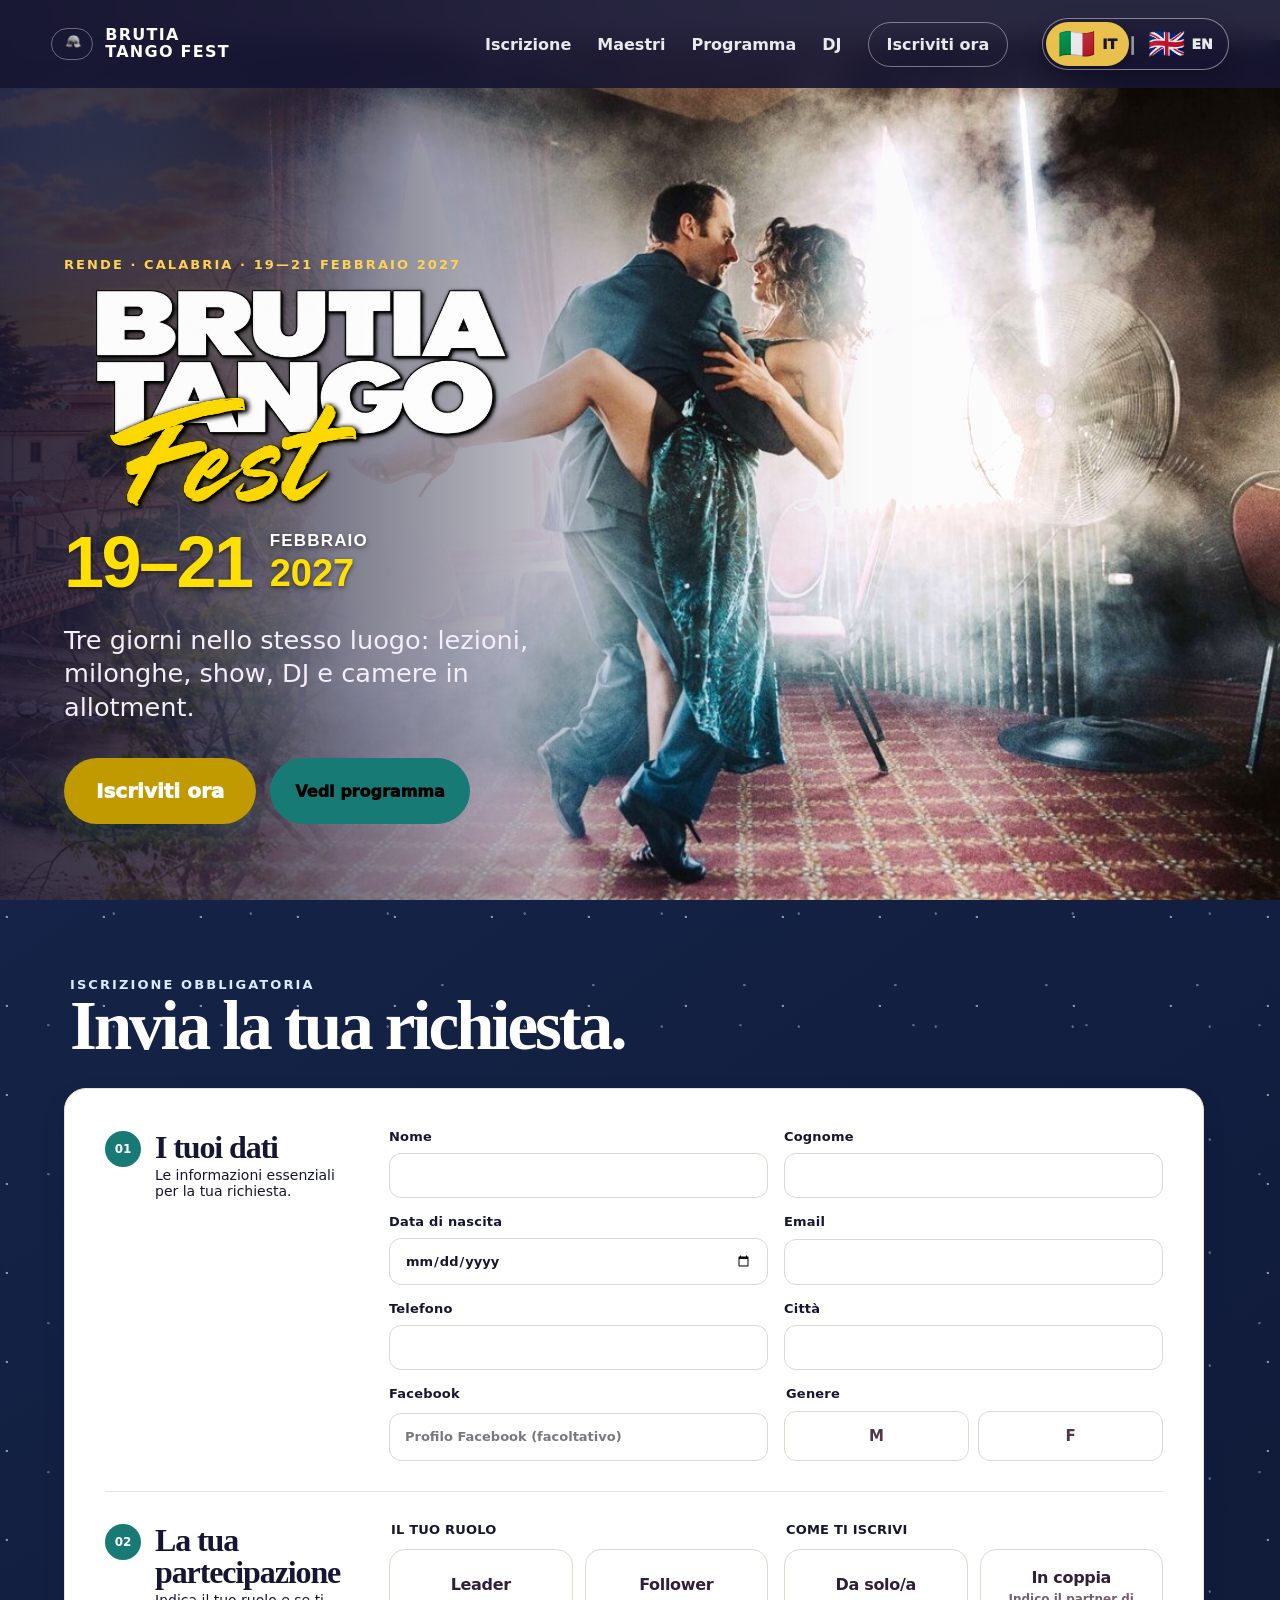
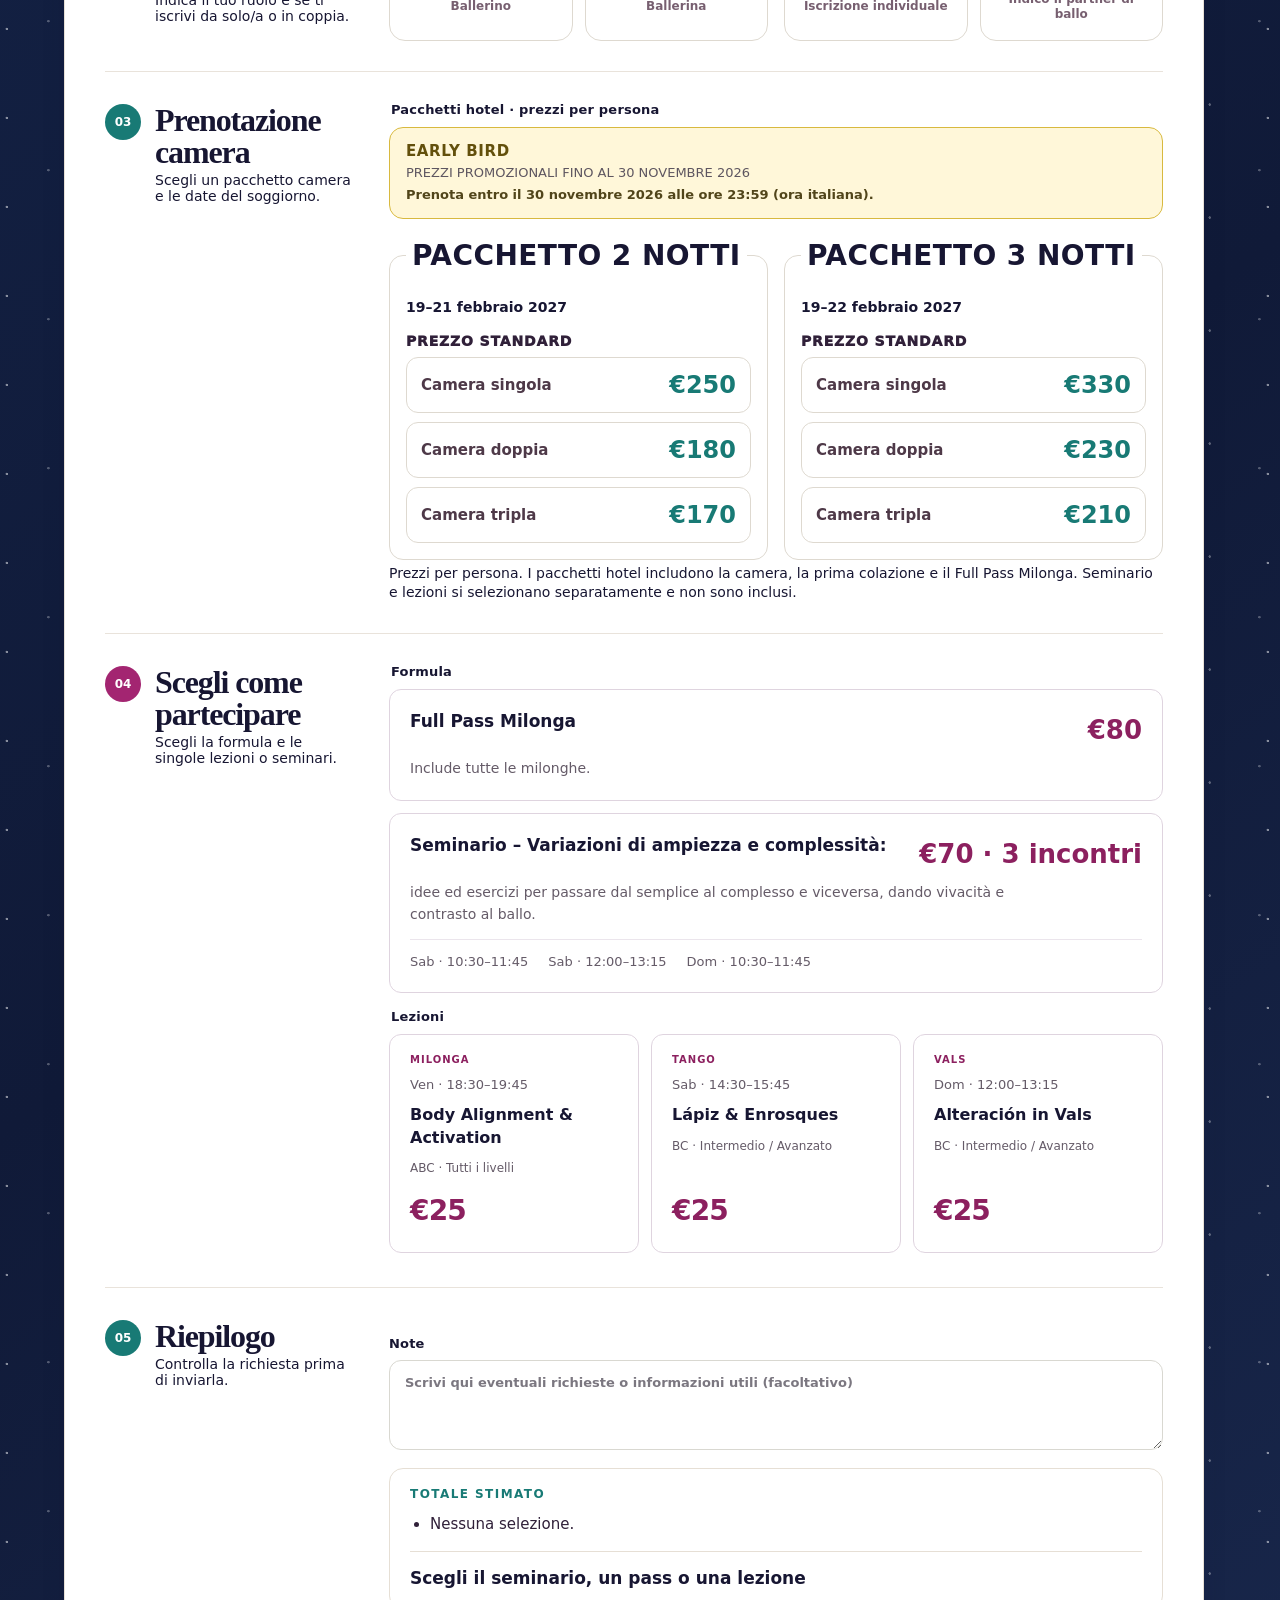
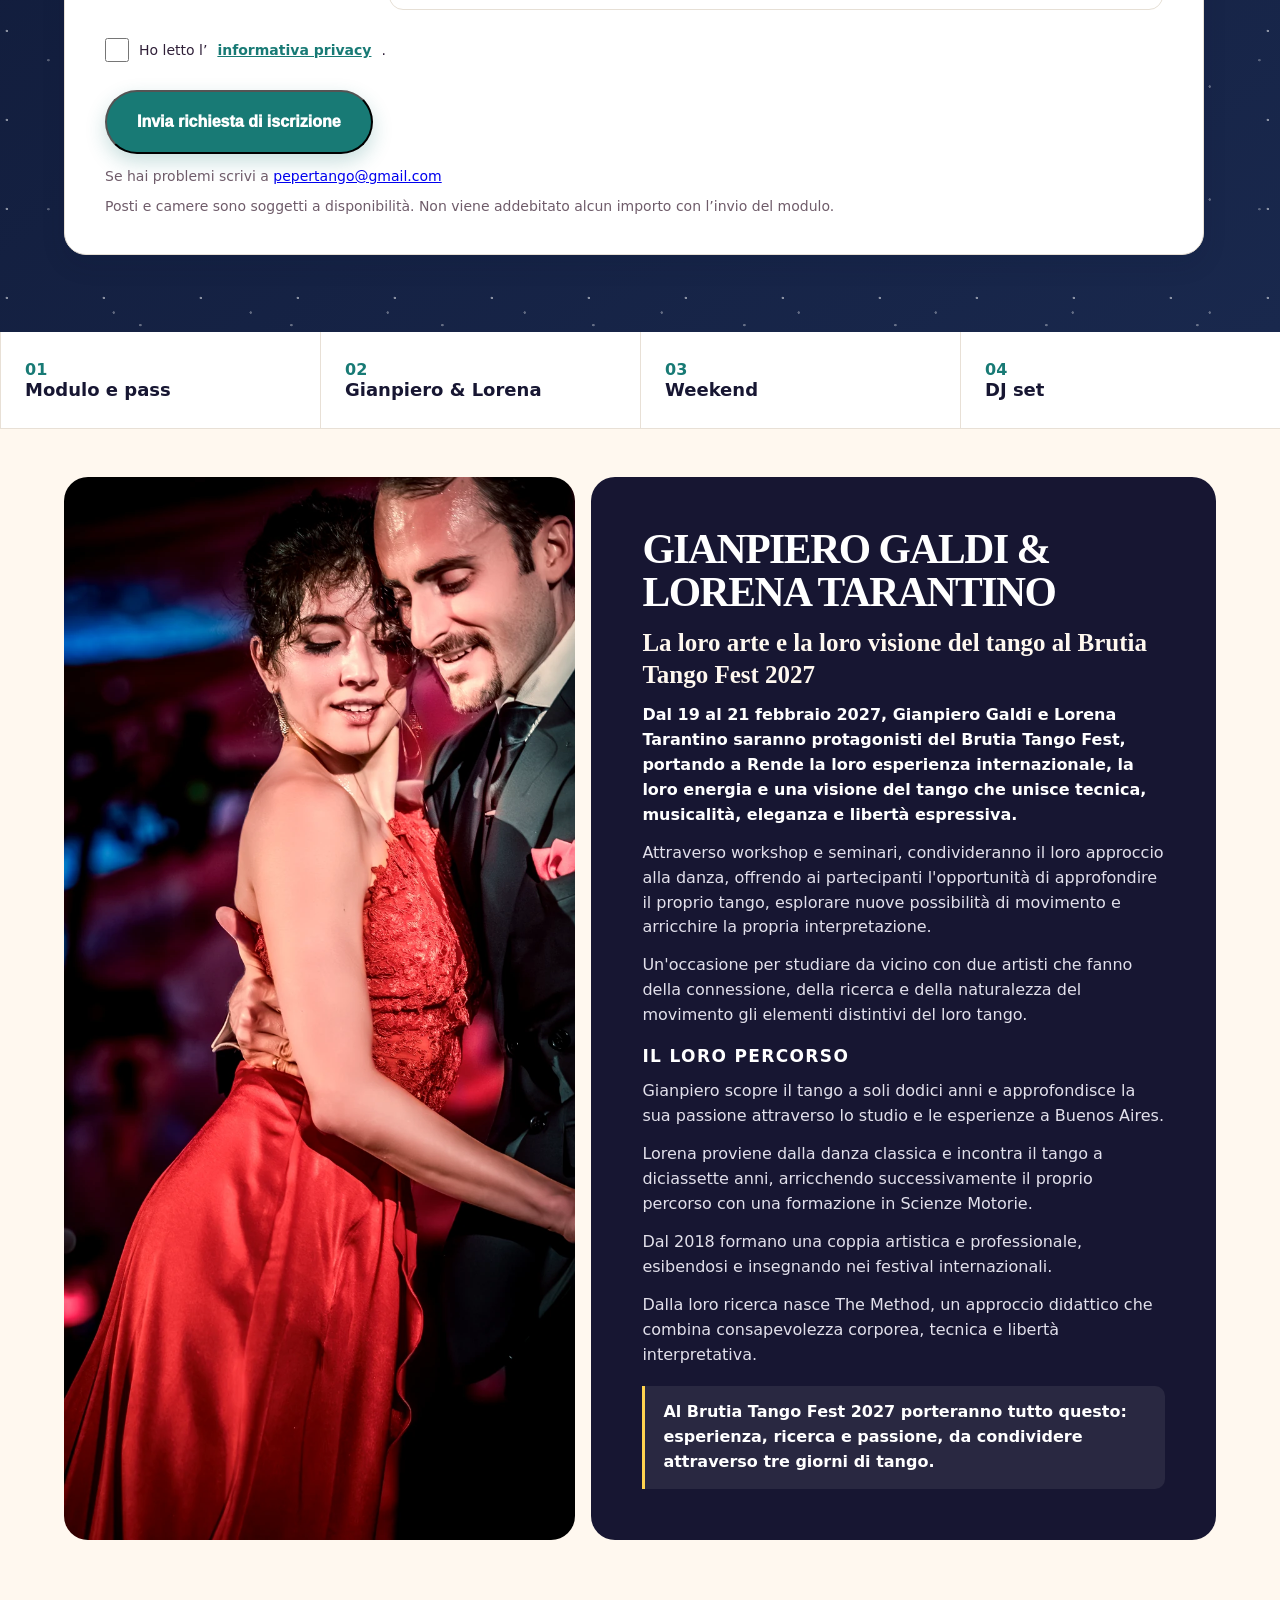
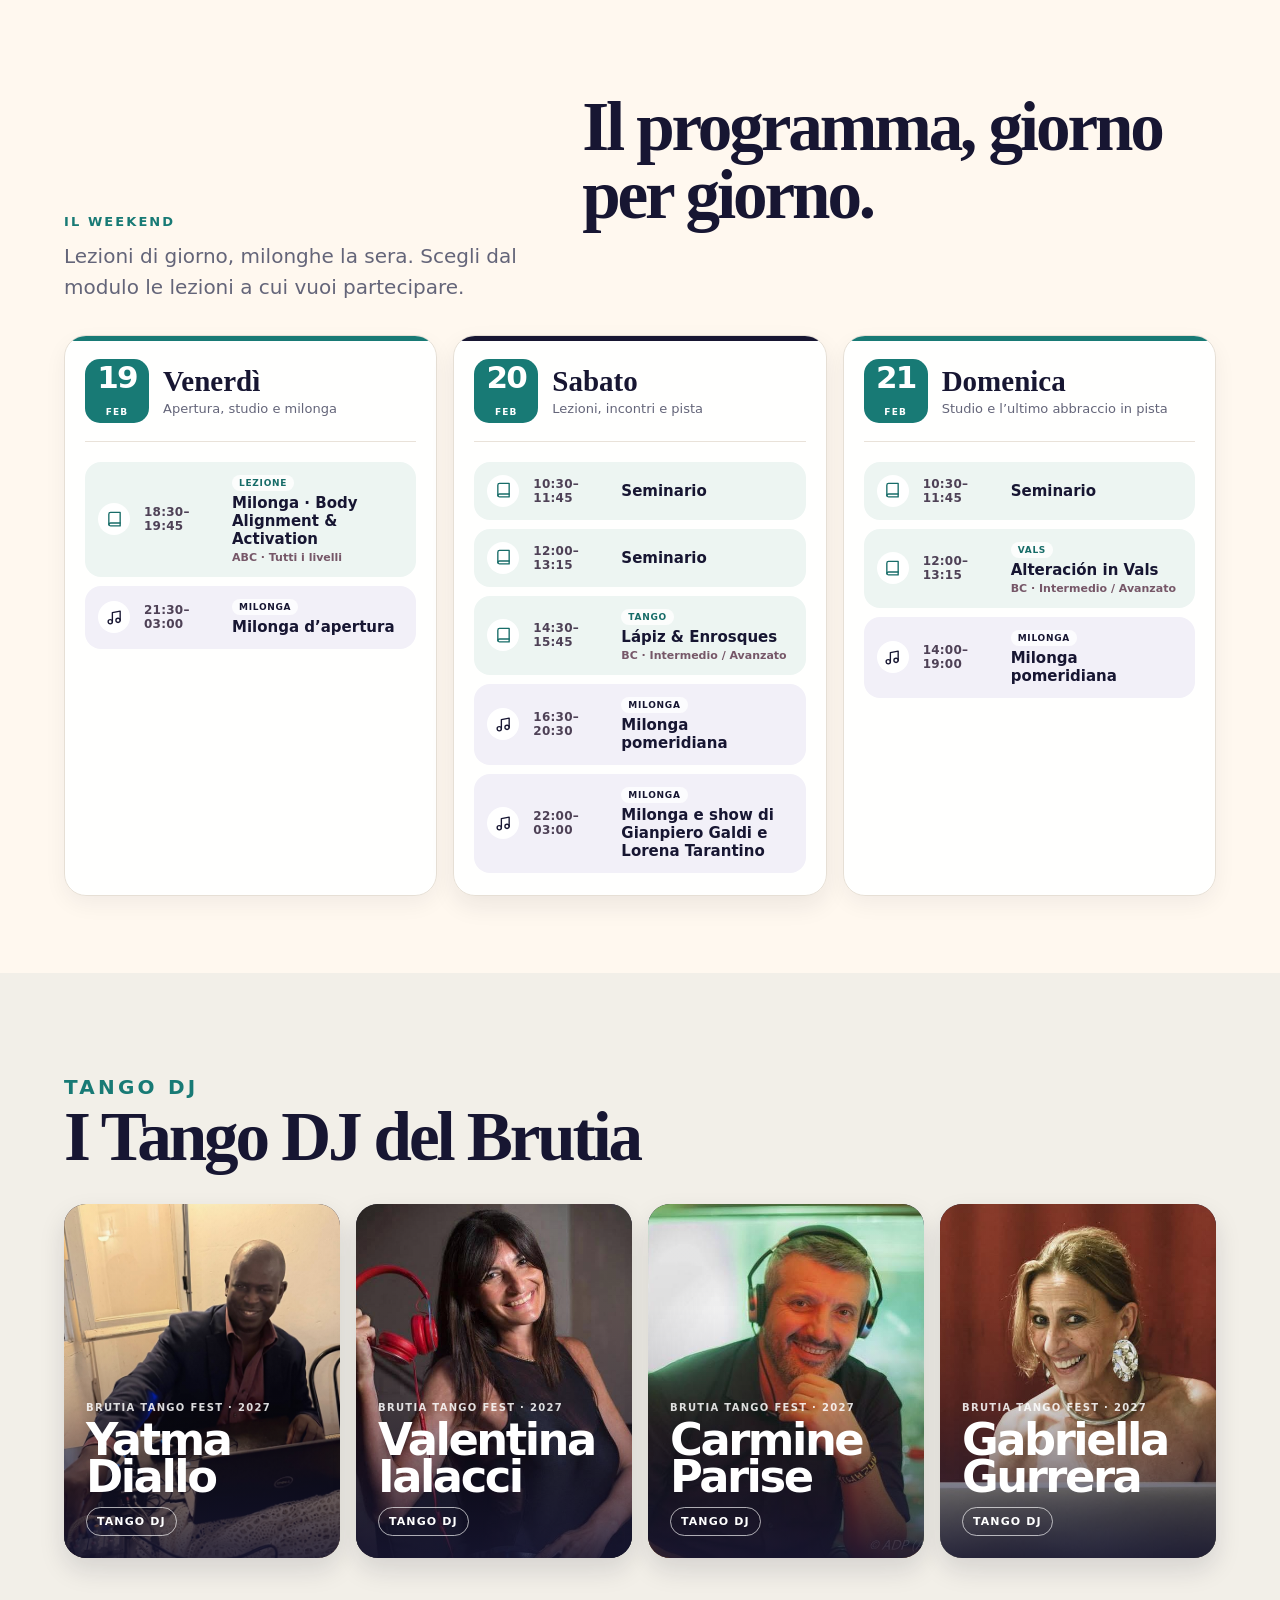
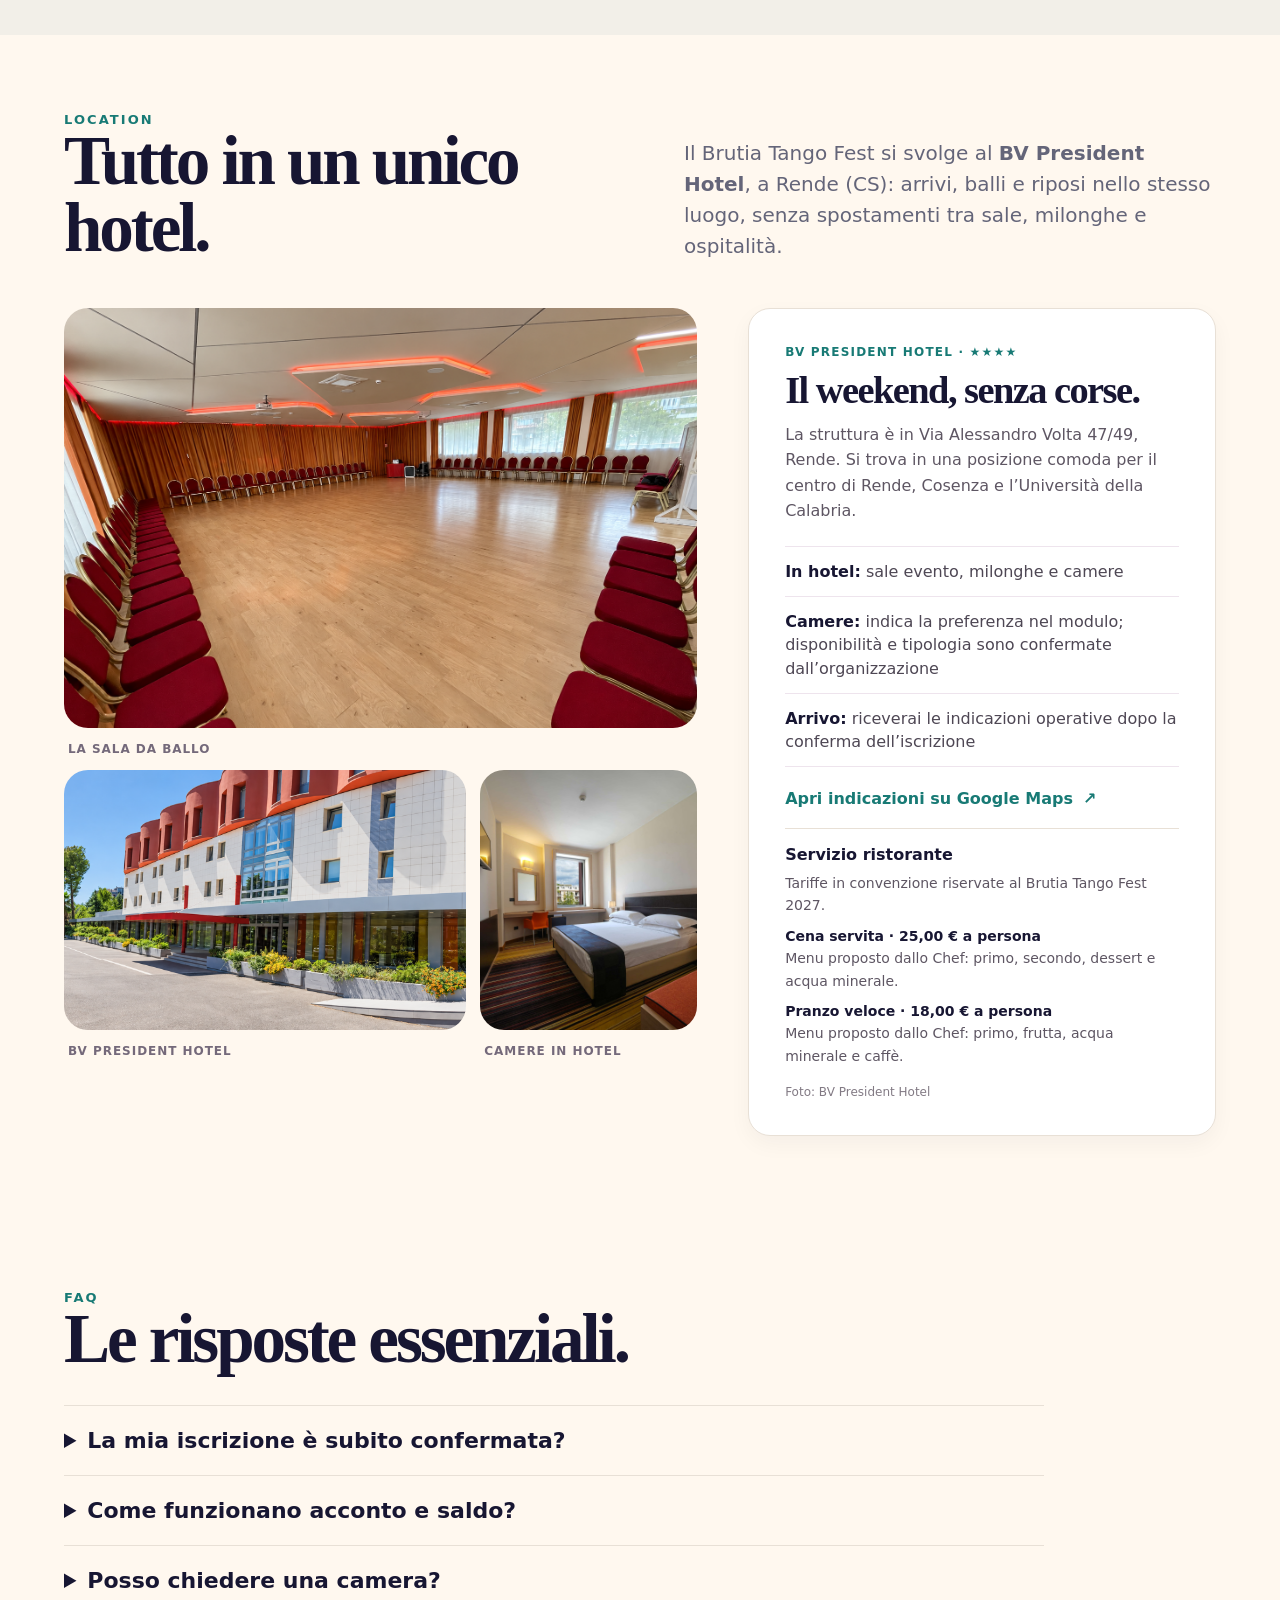
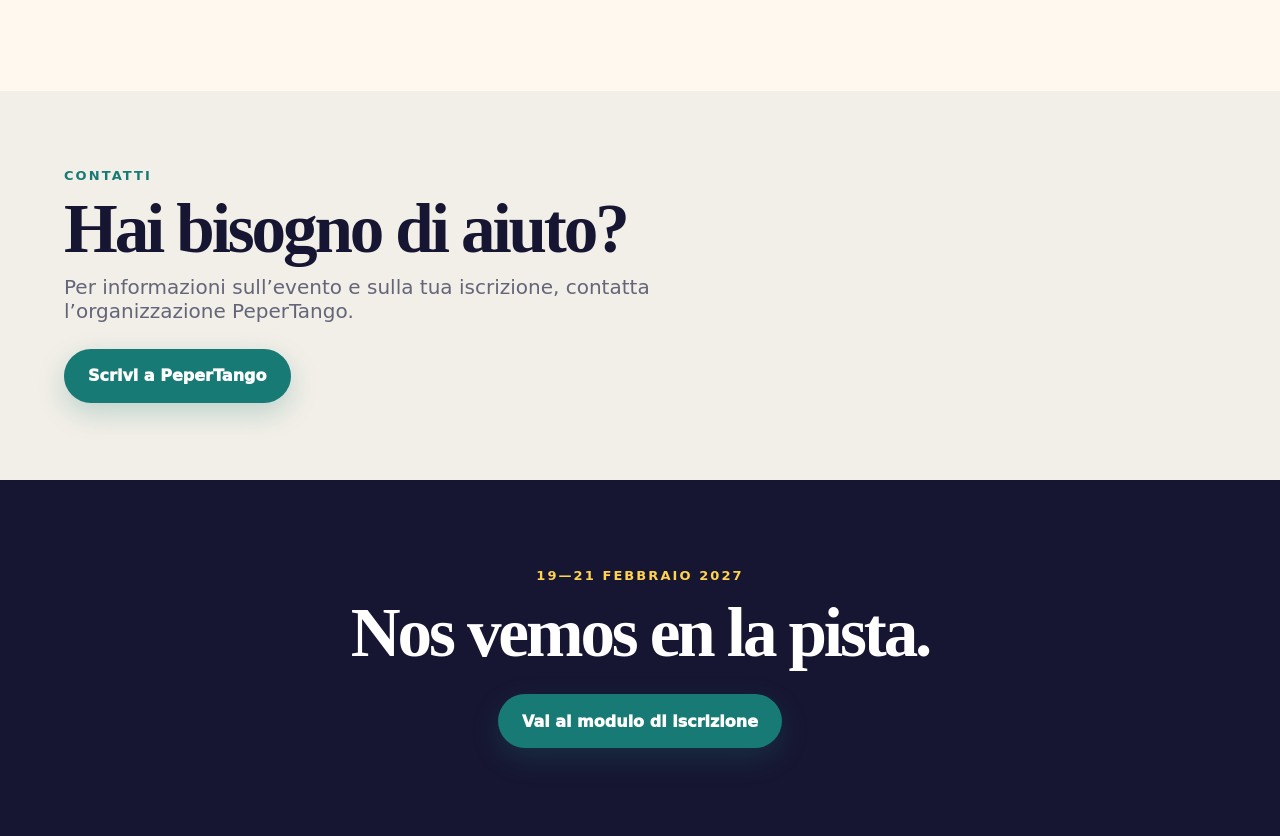
==== commit 493563c5: "Remove optional tracking consent panel and disable analytics" ====
--- a/index.html
+++ b/index.html
@@ -42,4 +42,4 @@
       const attrs = { 'Brutia Tango Fest, torna all’inizio': 'Brutia Tango Fest, back to top', 'Navigazione principale': 'Main navigation', 'Dati evento': 'Event details', 'Accessi rapidi': 'Quick links', 'Elmo brutio': 'Brutian helmet', 'Gianpiero Galdi e Lorena Tarantino in un passo di tango': 'Gianpiero Galdi and Lorena Tarantino in a tango step', 'Gianpiero Galdi e Lorena Tarantino': 'Gianpiero Galdi and Lorena Tarantino', 'Profilo Facebook (facoltativo)': 'Facebook profile (optional)', 'Scrivi qui eventuali richieste o informazioni utili (facoltativo)': 'Write any requests or useful information here (optional)', 'Sala da ballo del Brutia Tango Fest al BV President Hotel': 'Brutia Tango Fest dance hall at the BV President Hotel', 'Esterno del BV President Hotel a Rende': 'Exterior of the BV President Hotel in Rende', 'Camera del BV President Hotel': 'Room at the BV President Hotel', 'Gianpiero e Lorena in scena': 'Gianpiero and Lorena on stage' };
       document.querySelectorAll('[alt],[placeholder],[aria-label]').forEach((element) => ['alt', 'placeholder', 'aria-label'].forEach((attr) => { if (attrs[element.getAttribute(attr)]) element.setAttribute(attr, attrs[element.getAttribute(attr)]); }));
     }
-  })();</script><script type="module">(()=>{let e=window.matchMedia(`(prefers-reduced-motion: reduce)`).matches,t=Array.from(document.querySelectorAll(`.hotel-offer-notice, .portrait, .maestros-copy`)),n=Array.from(document.querySelectorAll(`.schedule-grid article`));if(e||!(`IntersectionObserver`in window))return;let r=new IntersectionObserver(e=>{e.forEach(e=>{e.isIntersecting&&(e.target.classList.add(`motion-visible`),r.unobserve(e.target))})},{rootMargin:`0px 0px -8% 0px`,threshold:.12});t.forEach(e=>r.observe(e)),n.forEach((e,t)=>{e.style.setProperty(`--motion-delay`,`${t*100}ms`),r.observe(e)}),document.documentElement.classList.add(`motion-ready`)})();</script><div id="btf-analytics-controls" data-measurement-id="G-66RDE32WC8" data-astro-cid-fg2vtww3><section data-btf-consent-banner aria-label="Preferenze statistiche" data-astro-cid-fg2vtww3><p data-astro-cid-fg2vtww3>Consenti le statistiche di utilizzo? Le statistiche facoltative si attivano solo con il tuo consenso. <a href="/privacy/" data-astro-cid-fg2vtww3>Privacy</a></p><div data-astro-cid-fg2vtww3><button type="button" data-btf-consent-accept data-astro-cid-fg2vtww3>Accetta</button><button type="button" data-btf-consent-reject data-astro-cid-fg2vtww3>Rifiuta</button></div></section></div><script src="/brutia-meta.js" defer></script><script src="/brutia-analytics.js" defer></script><script src="/brutia-registration-validation.js" defer></script><script src="/brutia-submit-guard.js" defer></script></body></html>+  })();</script><script type="module">(()=>{let e=window.matchMedia(`(prefers-reduced-motion: reduce)`).matches,t=Array.from(document.querySelectorAll(`.hotel-offer-notice, .portrait, .maestros-copy`)),n=Array.from(document.querySelectorAll(`.schedule-grid article`));if(e||!(`IntersectionObserver`in window))return;let r=new IntersectionObserver(e=>{e.forEach(e=>{e.isIntersecting&&(e.target.classList.add(`motion-visible`),r.unobserve(e.target))})},{rootMargin:`0px 0px -8% 0px`,threshold:.12});t.forEach(e=>r.observe(e)),n.forEach((e,t)=>{e.style.setProperty(`--motion-delay`,`${t*100}ms`),r.observe(e)}),document.documentElement.classList.add(`motion-ready`)})();</script><script src="/brutia-registration-validation.js" defer></script><script src="/brutia-submit-guard.js" defer></script></body></html>
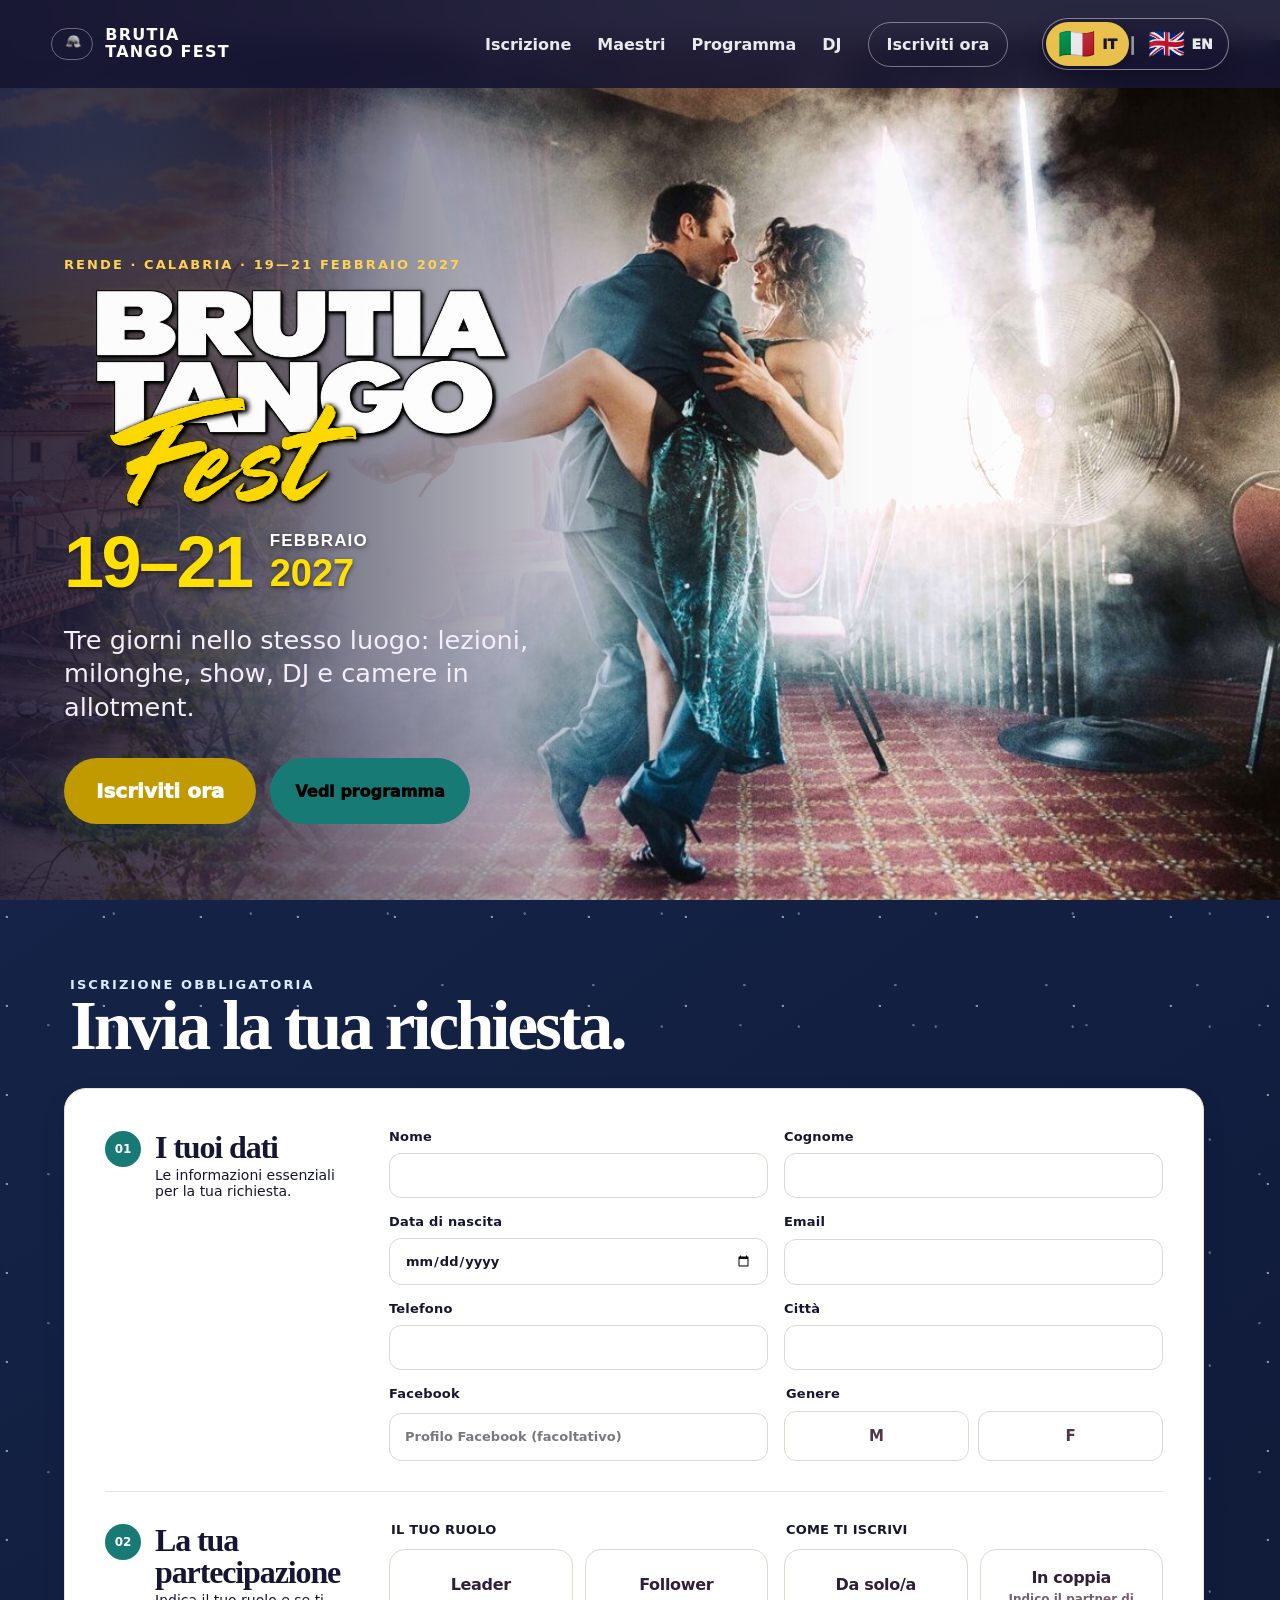
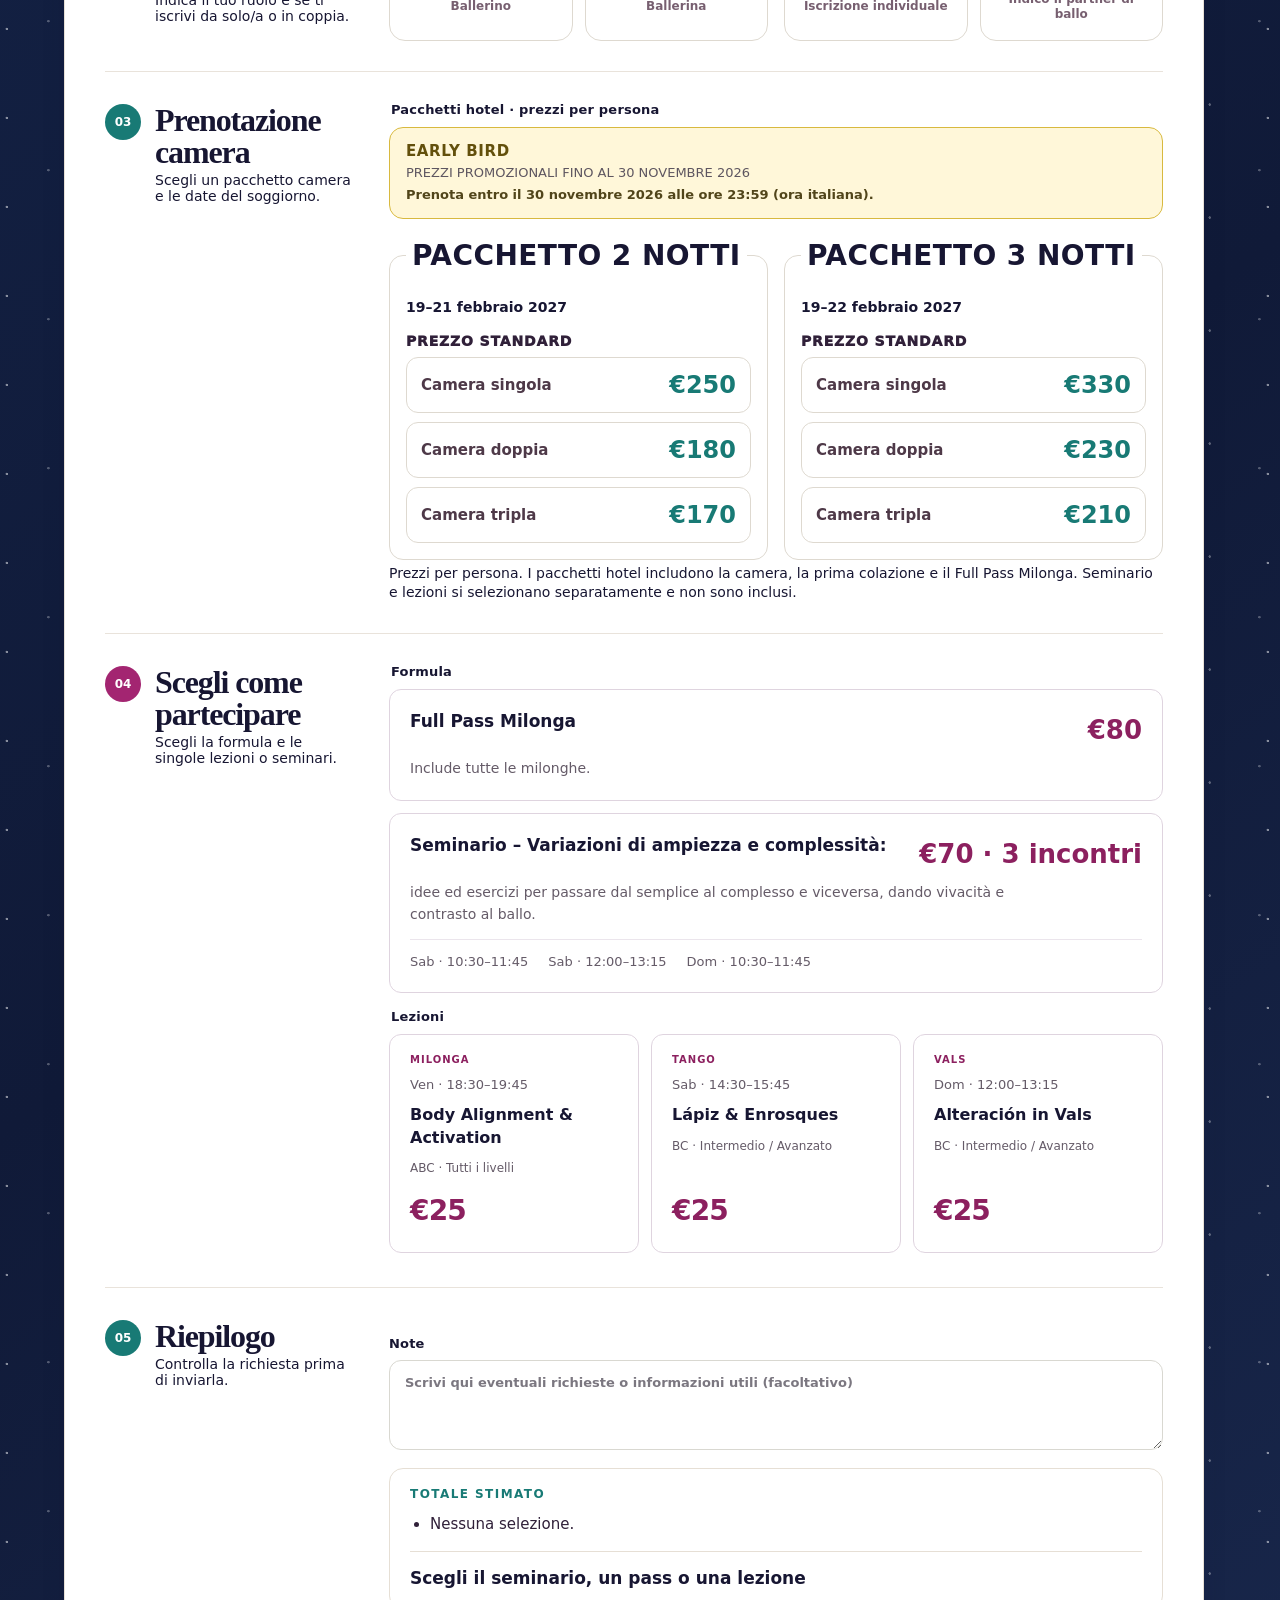
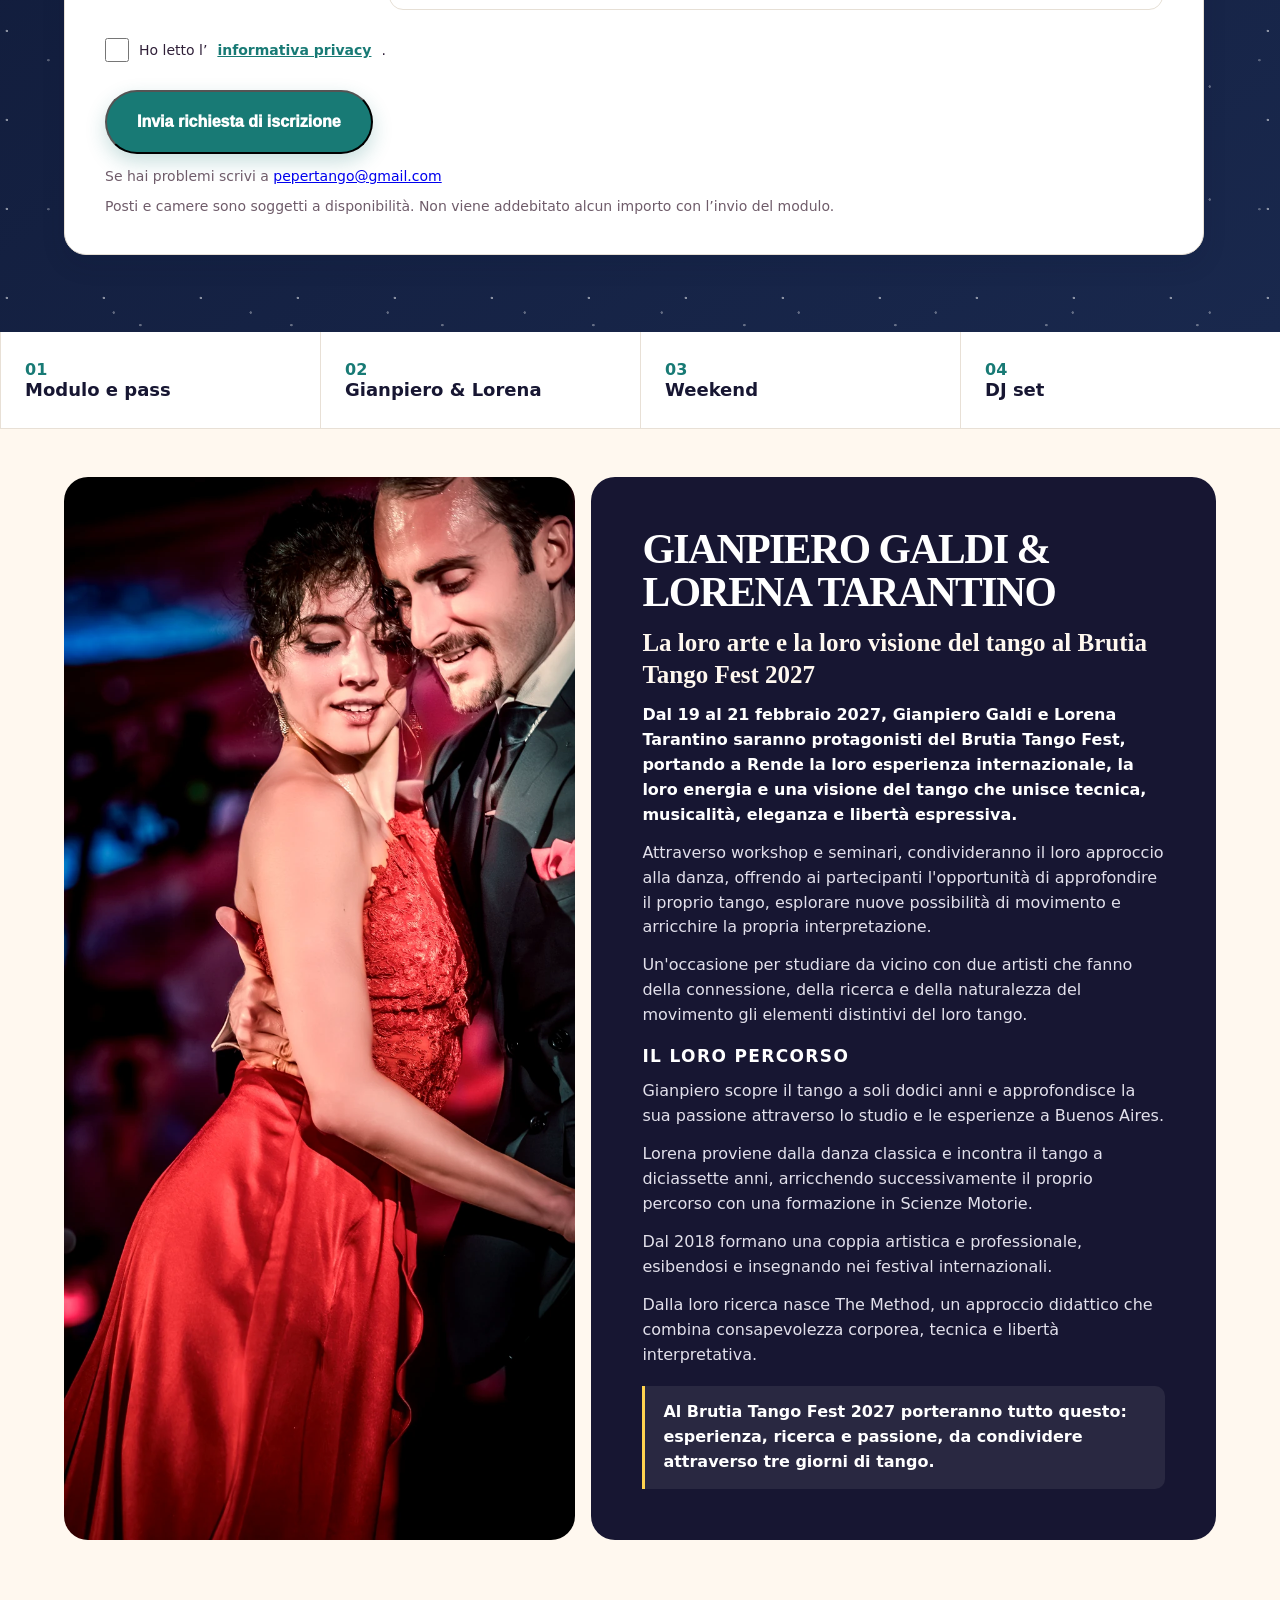
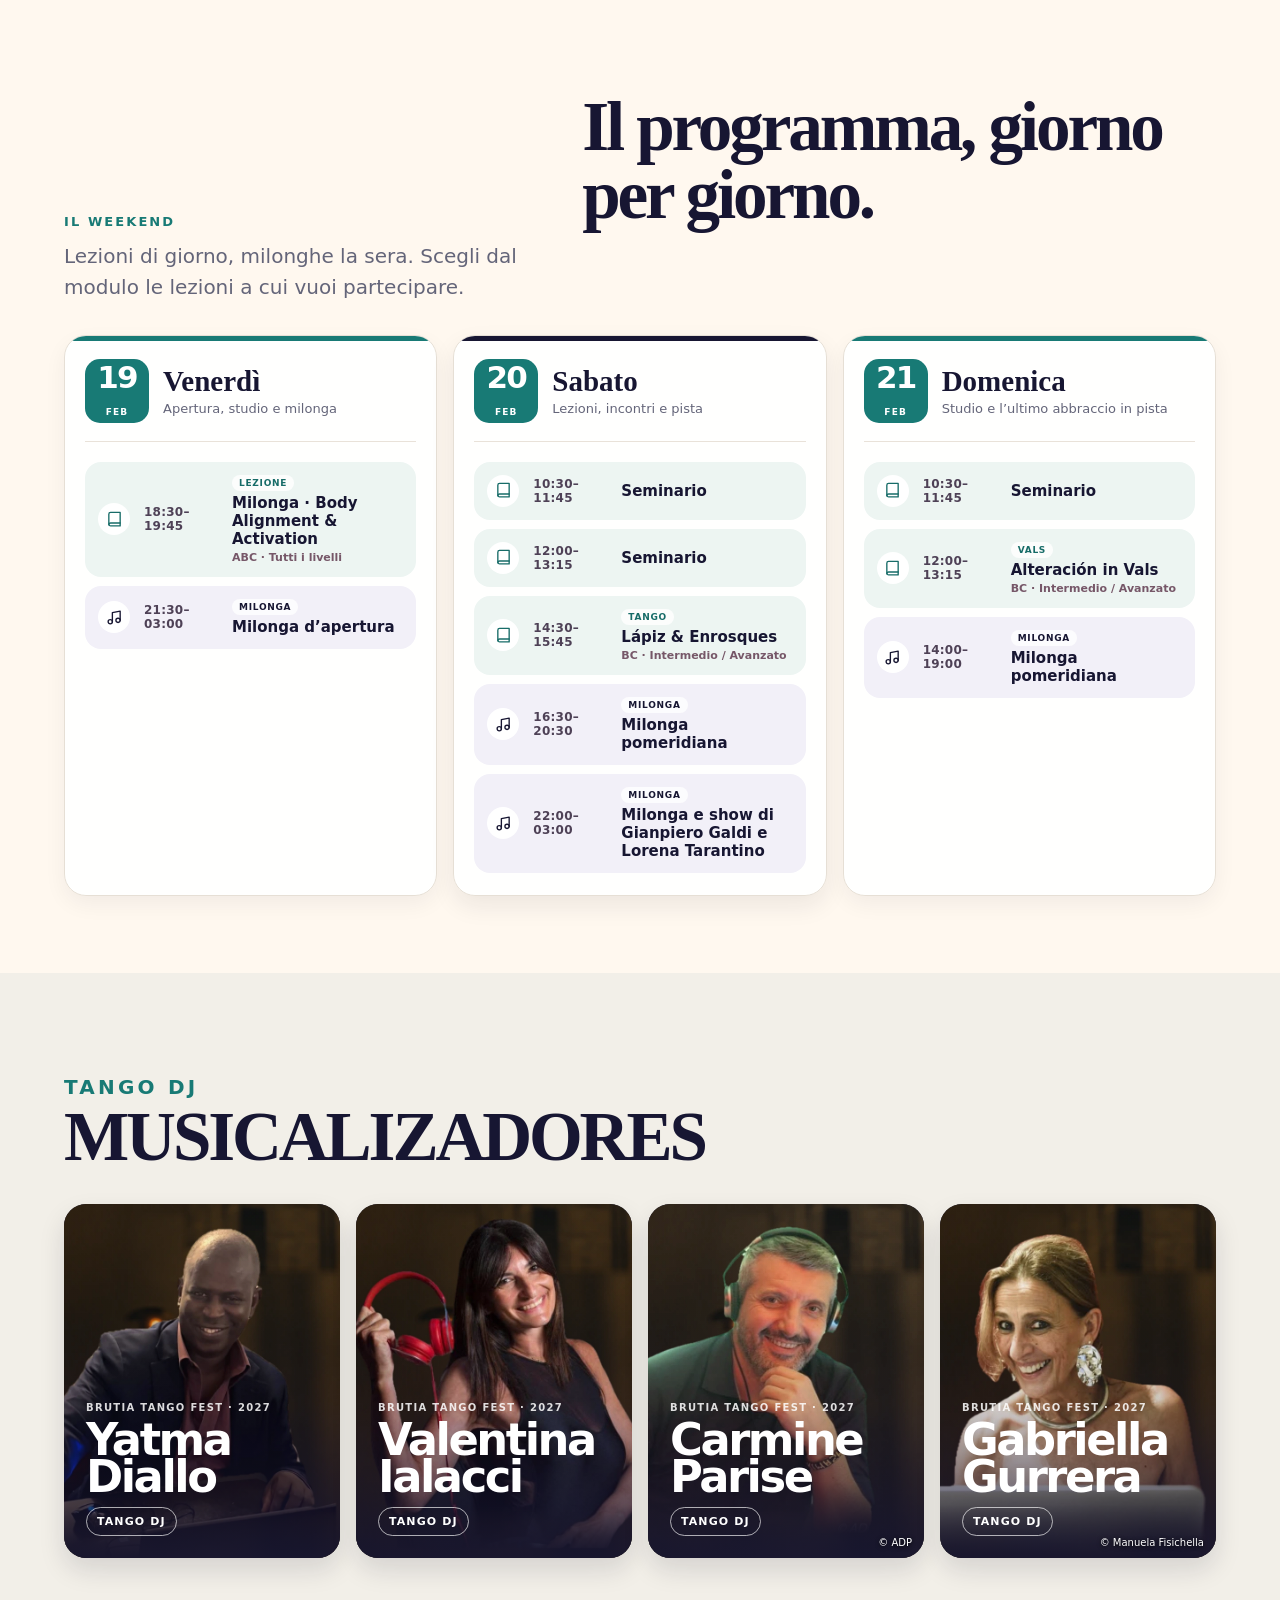
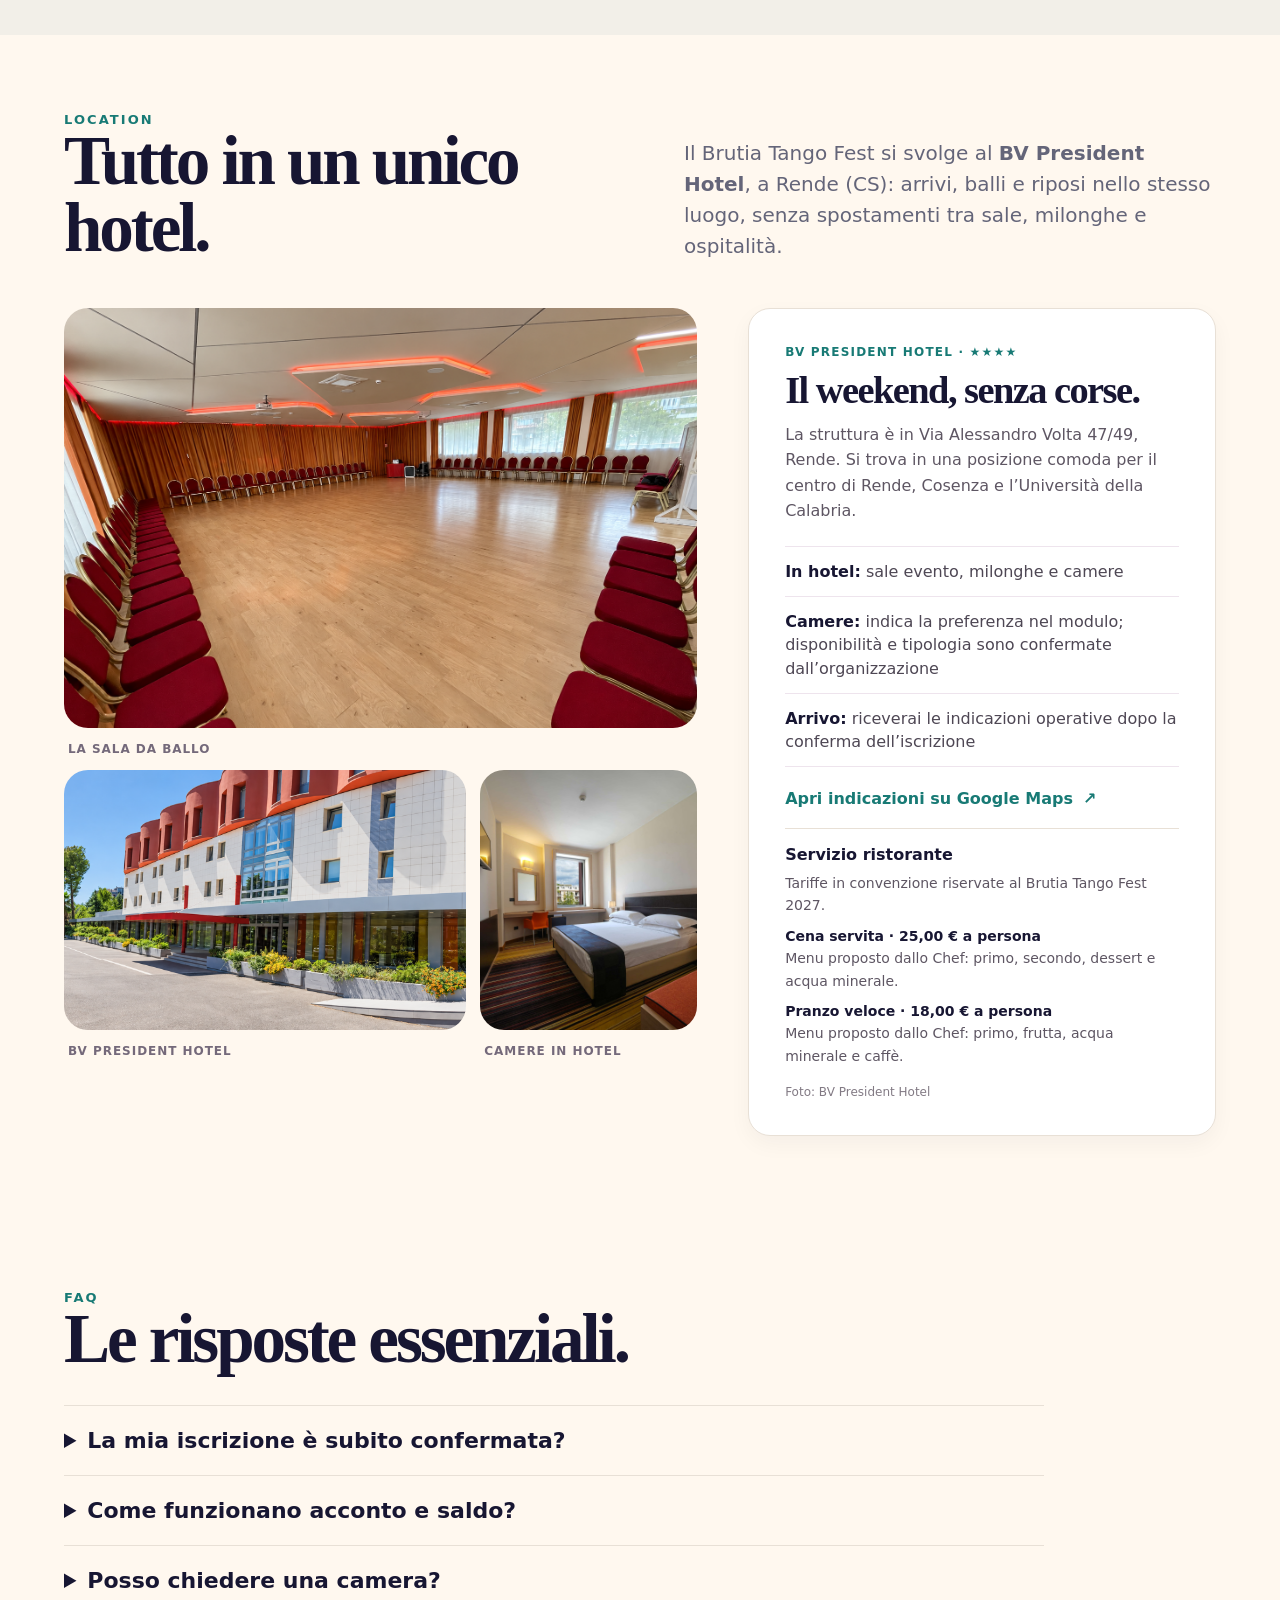
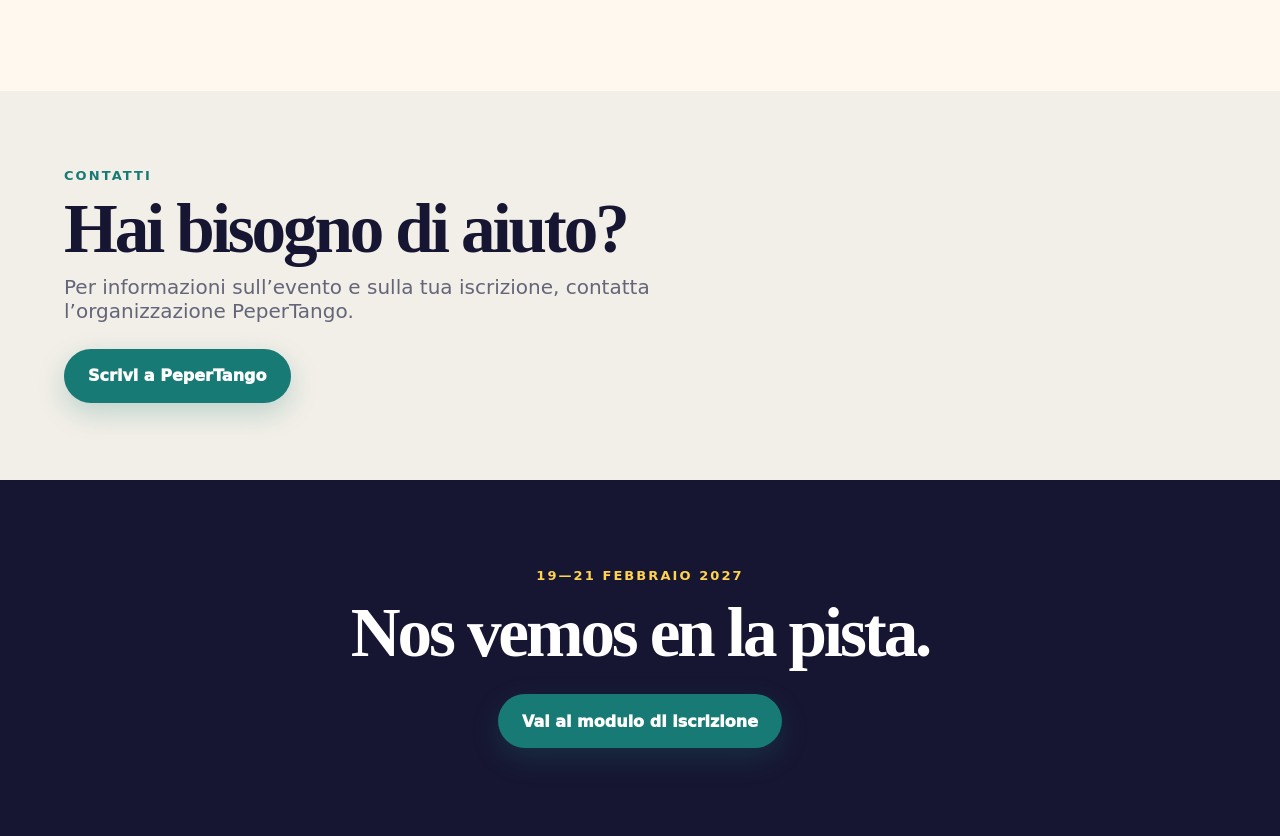
==== commit a83759b3: "Publish the Musicalizadores portraits in Italian and English" ====
--- a/index.html
+++ b/index.html
@@ -1,5 +1,5 @@
 <!DOCTYPE html><html lang="it"><head><meta charset="UTF-8"><meta name="viewport" content="width=device-width"><title>Brutia Tango Fest — 19–21 febbraio 2027</title><meta name="description" content="Brutia Tango Fest: tango argentino a Rende, dal 19 al 21 febbraio 2027. Gianpiero Galdi e Lorena Tarantino, milonghe, lezioni e soggiorno al President Hotel."><link rel="canonical" href="https://brutiatangofest27.pepertango.com/"><meta property="og:type" content="website"><meta property="og:title" content="Brutia Tango Fest — 19–21 febbraio 2027"><meta property="og:description" content="Tre giorni di tango a Rende: milonghe, lezioni e soggiorno al President Hotel."><meta property="og:image" content="https://brutiatangofest27.pepertango.com/brutia-assets/og.jpg"><meta name="twitter:card" content="summary_large_image"><link rel="icon" href="/brutia-assets/elmo-brutio.png"><link rel="stylesheet" href="/brutia-assets/mobile-photos-20261015.css"><script type="application/ld+json">{"@context":"https://schema.org","@type":"Event","@id":"https://brutiatangofest27.pepertango.com/#event","name":"Brutia Tango Fest 2027","url":"https://brutiatangofest27.pepertango.com/","description":"Tre giorni nello stesso luogo: lezioni, milonghe, show, DJ e camere in allotment.","startDate":"2027-02-19T18:30:00+01:00","endDate":"2027-02-21T19:00:00+01:00","eventAttendanceMode":"https://schema.org/OfflineEventAttendanceMode","eventStatus":"https://schema.org/EventScheduled","isAccessibleForFree":false,"location":{"@type":"Place","name":"BV President Hotel","address":{"@type":"PostalAddress","streetAddress":"Via Alessandro Volta 47/49","addressLocality":"Rende","addressRegion":"CS","addressCountry":"IT"}},"image":["https://brutiatangofest27.pepertango.com/brutia-assets/og.jpg"],"organizer":{"@type":"Organization","name":"PeperTango","url":"https://www.pepertango.com/"},"performer":[{"@type":"Person","name":"Gianpiero Galdi"},{"@type":"Person","name":"Lorena Tarantino"},{"@type":"Person","name":"Yatma Diallo"},{"@type":"Person","name":"Valentina Ialacci"},{"@type":"Person","name":"Carmine Parise"},{"@type":"Person","name":"Gabriella Gurrera"}],"offers":[{"@type":"Offer","name":"Full Pass Milonga","price":"80","priceCurrency":"EUR","url":"https://brutiatangofest27.pepertango.com/#registration-form","description":"Richiesta di iscrizione soggetta a conferma dell’organizzazione.","availability":"https://schema.org/InStock","validFrom":"2026-10-15T20:00:00+02:00"},{"@type":"Offer","name":"Seminario — tre incontri","price":"70","priceCurrency":"EUR","url":"https://brutiatangofest27.pepertango.com/#registration-form","description":"Richiesta di iscrizione soggetta a conferma dell’organizzazione.","availability":"https://schema.org/InStock","validFrom":"2026-10-15T20:00:00+02:00"},{"@type":"Offer","name":"Milonga — Body Alignment & Activation","price":"25","priceCurrency":"EUR","url":"https://brutiatangofest27.pepertango.com/#registration-form","description":"Richiesta di iscrizione soggetta a conferma dell’organizzazione.","availability":"https://schema.org/InStock","validFrom":"2026-10-15T20:00:00+02:00"},{"@type":"Offer","name":"Tango — Lápiz & Enrosques","price":"25","priceCurrency":"EUR","url":"https://brutiatangofest27.pepertango.com/#registration-form","description":"Richiesta di iscrizione soggetta a conferma dell’organizzazione.","availability":"https://schema.org/InStock","validFrom":"2026-10-15T20:00:00+02:00"},{"@type":"Offer","name":"Vals — Alteración in Vals","price":"25","priceCurrency":"EUR","url":"https://brutiatangofest27.pepertango.com/#registration-form","description":"Richiesta di iscrizione soggetta a conferma dell’organizzazione.","availability":"https://schema.org/InStock","validFrom":"2026-10-15T20:00:00+02:00"}]}</script><style>#btf-analytics-controls[data-astro-cid-fg2vtww3]{z-index:10000;pointer-events:none;color:#191919;font:14px/1.4 system-ui;position:fixed;bottom:12px;left:12px;right:12px}section[data-astro-cid-fg2vtww3]{pointer-events:auto;background:#fff;border:1px solid #ddd;border-radius:12px;max-width:540px;padding:14px;box-shadow:0 3px 18px #0002}p[data-astro-cid-fg2vtww3]{margin:0 0 10px}a[data-astro-cid-fg2vtww3]{color:#9d1765}button[data-astro-cid-fg2vtww3]{font:inherit;cursor:pointer;color:#831353;pointer-events:auto;background:#fff;border:1px solid #9d1765;border-radius:24px;padding:9px 16px}section[data-astro-cid-fg2vtww3] div[data-astro-cid-fg2vtww3]{gap:10px;display:flex}button[data-astro-cid-fg2vtww3]:focus-visible{outline-offset:3px;outline:3px solid #252525}[data-astro-cid-fg2vtww3][hidden]{display:none!important}html{scroll-behavior:smooth}body{min-width:320px;margin:0}*,:before,:after{box-sizing:border-box}img{max-width:100%}
-</style><link rel="stylesheet" href="/_astro/BrutiaFest.hero-27ab9de32b.css"><link rel="stylesheet" href="/brutia-assets/registration-cards-20261026.css"><link rel="stylesheet" href="/brutia-assets/homepage-lettering-20261026.css"><link rel="stylesheet" href="/brutia-assets/dj-lineup-20261102.css"></head><body><header class="site-nav" data-astro-cid-n4sz6m7g><a href="#top" class="brand" aria-label="Brutia Tango Fest, torna all’inizio" data-astro-cid-n4sz6m7g><img src="/brutia-assets/elmo-brutio.png" alt="Elmo brutio" data-astro-cid-n4sz6m7g><span data-astro-cid-n4sz6m7g>Brutia<br data-astro-cid-n4sz6m7g>Tango Fest</span></a><nav aria-label="Navigazione principale" data-astro-cid-n4sz6m7g><a href="#registration-form" data-astro-cid-n4sz6m7g>Iscrizione</a><a href="#maestri" data-astro-cid-n4sz6m7g>Maestri</a><a href="#programma" data-astro-cid-n4sz6m7g>Programma</a><a href="#dj" data-astro-cid-n4sz6m7g>DJ</a><a class="nav-cta" href="#registration-form" data-astro-cid-n4sz6m7g>Iscriviti ora</a><span class="language-switcher" aria-label="Language selector" data-astro-cid-n4sz6m7g><a data-language-link class="active" aria-current="page" href="/" aria-label="Italiano" data-astro-cid-n4sz6m7g><span class="language-flag" aria-hidden="true" data-astro-cid-n4sz6m7g>🇮🇹</span><span data-astro-cid-n4sz6m7g>IT</span></a><span class="language-divider" aria-hidden="true" data-astro-cid-n4sz6m7g>|</span><a data-language-link href="/en/" aria-label="English" data-astro-cid-n4sz6m7g><span class="language-flag" aria-hidden="true" data-astro-cid-n4sz6m7g>🇬🇧</span><span data-astro-cid-n4sz6m7g>EN</span></a></span></nav></header><main id="top" data-astro-cid-n4sz6m7g><section class="hero" data-astro-cid-n4sz6m7g><img class="hero-img" src="/brutia-assets/hero-sunset-composite-20261013.jpg" alt="Gianpiero Galdi e Lorena Tarantino in un passo di tango" data-astro-cid-n4sz6m7g><div class="hero-shade" data-astro-cid-n4sz6m7g></div><div class="hero-content" data-astro-cid-n4sz6m7g><p class="kicker" data-astro-cid-n4sz6m7g>Rende · Calabria · 19—21 febbraio 2027</p><h1 data-astro-cid-n4sz6m7g><img class="hero-wordmark" src="/brutia-assets/homepage-lettering-20261026.png" width="1774" height="887" alt="Brutia Tango Fest" fetchpriority="high" decoding="async" data-astro-cid-n4sz6m7g></h1><p class="hero-date"><span class="hero-date-range">19–21</span><span class="hero-date-detail"><span class="hero-date-month" lang="it">Febbraio</span><span class="hero-date-month" lang="en">February</span><strong>2027</strong></span></p><p class="lead" data-astro-cid-n4sz6m7g>Tre giorni nello stesso luogo: lezioni, milonghe, show, DJ e camere in allotment.</p><div class="hero-actions" data-astro-cid-n4sz6m7g><a class="btn primary" href="#registration-form" data-astro-cid-n4sz6m7g>Iscriviti ora</a><a class="btn ghost" href="#programma" data-astro-cid-n4sz6m7g>Vedi programma</a></div></div></section><section class="section registration-form" id="registration-form" data-astro-cid-n4sz6m7g><div class="section-head" data-astro-cid-n4sz6m7g><div data-astro-cid-n4sz6m7g><p class="kicker dark" data-astro-cid-n4sz6m7g>Iscrizione obbligatoria</p><h2 data-astro-cid-n4sz6m7g>Invia la tua richiesta.</h2></div></div><form name="brutia-iscrizione" method="post" action="https://script.google.com/macros/s/AKfycbxqhZUlsBqvT2Mk3oyQ7wVM3ZN_C7s2sprtl4zrTvplLwYQecTpa5o4LdqpSfXaWNgO4Q/exec" class="booking-form" data-astro-cid-n4sz6m7g><input type="hidden" name="form-name" value="brutia-iscrizione" data-astro-cid-n4sz6m7g><input type="hidden" name="lezioni_selezionate" id="selected-lessons" value="" data-astro-cid-n4sz6m7g><input type="hidden" name="browser_form" value="1" data-astro-cid-n4sz6m7g><input type="hidden" name="return_path" value="/grazie" data-astro-cid-n4sz6m7g><input type="hidden" name="payload" id="registration-payload" value="" data-astro-cid-n4sz6m7g><p class="hidden" data-astro-cid-n4sz6m7g><label data-astro-cid-n4sz6m7g>Non compilare questo campo <input name="company" tabindex="-1" autocomplete="off" data-astro-cid-n4sz6m7g></label></p><div class="registration-opening-notice" id="registration-opening-notice" hidden role="status" aria-live="polite" data-astro-cid-n4sz6m7g><span id="registration-opening-status" data-astro-cid-n4sz6m7g>Le iscrizioni non sono ancora aperte.</span></div><section class="form-section" data-astro-cid-n4sz6m7g><div class="form-section-head" data-astro-cid-n4sz6m7g><span data-astro-cid-n4sz6m7g>01</span><div data-astro-cid-n4sz6m7g><h3 data-astro-cid-n4sz6m7g>I tuoi dati</h3><p data-astro-cid-n4sz6m7g>Le informazioni essenziali per la tua richiesta.</p></div></div><div class="form-grid" data-astro-cid-n4sz6m7g><label data-astro-cid-n4sz6m7g>Nome <input name="nome" autocomplete="given-name" required data-astro-cid-n4sz6m7g></label><label data-astro-cid-n4sz6m7g>Cognome <input name="cognome" autocomplete="family-name" required data-astro-cid-n4sz6m7g></label><label data-astro-cid-n4sz6m7g>Data di nascita <input name="data_nascita" type="date" required data-astro-cid-n4sz6m7g></label><label data-astro-cid-n4sz6m7g>Email <input name="email" type="email" autocomplete="email" required data-astro-cid-n4sz6m7g></label><label data-astro-cid-n4sz6m7g>Telefono <input name="telefono" type="tel" autocomplete="tel" required data-astro-cid-n4sz6m7g></label><label data-astro-cid-n4sz6m7g>Città <input name="citta" autocomplete="address-level2" required data-astro-cid-n4sz6m7g></label><label data-astro-cid-n4sz6m7g>Facebook <input name="facebook" type="text" placeholder="Profilo Facebook (facoltativo)" data-astro-cid-n4sz6m7g></label><fieldset class="choice-group" data-astro-cid-n4sz6m7g><legend data-astro-cid-n4sz6m7g>Genere</legend><div class="choice-row" data-astro-cid-n4sz6m7g><label data-astro-cid-n4sz6m7g><input name="genere" type="radio" value="M" required data-astro-cid-n4sz6m7g><span data-astro-cid-n4sz6m7g>M</span></label><label data-astro-cid-n4sz6m7g><input name="genere" type="radio" value="F" data-astro-cid-n4sz6m7g><span data-astro-cid-n4sz6m7g>F</span></label></div></fieldset></div></section><section class="form-section" data-astro-cid-n4sz6m7g><div class="form-section-head" data-astro-cid-n4sz6m7g><span data-astro-cid-n4sz6m7g>02</span><div data-astro-cid-n4sz6m7g><h3 data-astro-cid-n4sz6m7g>La tua partecipazione</h3><p data-astro-cid-n4sz6m7g>Indica il tuo ruolo e se ti iscrivi da solo/a o in coppia.</p></div></div><div class="form-grid" data-astro-cid-n4sz6m7g><fieldset class="choice-group participation-choice" data-astro-cid-n4sz6m7g><legend data-astro-cid-n4sz6m7g>IL TUO RUOLO</legend><div class="choice-row" data-astro-cid-n4sz6m7g><label data-astro-cid-n4sz6m7g><input name="ruolo" type="radio" value="Leader" required data-astro-cid-n4sz6m7g><span data-astro-cid-n4sz6m7g><b data-astro-cid-n4sz6m7g>Leader</b><small data-astro-cid-n4sz6m7g>Ballerino</small></span></label><label data-astro-cid-n4sz6m7g><input name="ruolo" type="radio" value="Follower" data-astro-cid-n4sz6m7g><span data-astro-cid-n4sz6m7g><b data-astro-cid-n4sz6m7g>Follower</b><small data-astro-cid-n4sz6m7g>Ballerina</small></span></label></div></fieldset><fieldset class="choice-group participation-choice" data-astro-cid-n4sz6m7g><legend data-astro-cid-n4sz6m7g>COME TI ISCRIVI</legend><div class="choice-row" data-astro-cid-n4sz6m7g><label data-astro-cid-n4sz6m7g><input name="tipo_iscrizione" type="radio" value="singola" required data-astro-cid-n4sz6m7g><span data-astro-cid-n4sz6m7g><b data-astro-cid-n4sz6m7g>Da solo/a</b><small data-astro-cid-n4sz6m7g>Iscrizione individuale</small></span></label><label data-astro-cid-n4sz6m7g><input name="tipo_iscrizione" type="radio" value="coppia" data-astro-cid-n4sz6m7g><span data-astro-cid-n4sz6m7g><b data-astro-cid-n4sz6m7g>In coppia</b><small data-astro-cid-n4sz6m7g>Indico il partner di ballo</small></span></label></div></fieldset><label class="partner-field" hidden data-astro-cid-n4sz6m7g>Partner di ballo <input name="partner_ballo" id="dance-partner" autocomplete="name" disabled data-astro-cid-n4sz6m7g></label></div></section><section class="form-section" data-astro-cid-n4sz6m7g><div class="form-section-head" data-astro-cid-n4sz6m7g><span data-astro-cid-n4sz6m7g>03</span><div data-astro-cid-n4sz6m7g><h3 data-astro-cid-n4sz6m7g>Prenotazione camera</h3><p data-astro-cid-n4sz6m7g>Scegli un pacchetto camera e le date del soggiorno.</p></div></div><div class="form-grid" data-astro-cid-n4sz6m7g><fieldset class="choice-group full" data-astro-cid-n4sz6m7g><legend data-astro-cid-n4sz6m7g>Pacchetti hotel · prezzi per persona</legend><div class="hotel-offer-notice" data-astro-cid-n4sz6m7g><strong data-astro-cid-n4sz6m7g>EARLY BIRD</strong><span data-astro-cid-n4sz6m7g>PREZZI PROMOZIONALI FINO AL 30 NOVEMBRE 2026</span><small data-astro-cid-n4sz6m7g>Prenota entro il 30 novembre 2026 alle ore 23:59 (ora italiana).</small></div><fieldset class="choice-group full no-room-choice" hidden style="display: none" aria-label="Nessun soggiorno hotel" data-astro-cid-n4sz6m7g><div class="choice-cards room-cards" data-astro-cid-n4sz6m7g><label data-astro-cid-n4sz6m7g><input name="camera" type="radio" value="Nessuna richiesta" checked data-astro-cid-n4sz6m7g><span data-astro-cid-n4sz6m7g><b data-astro-cid-n4sz6m7g>Nessuna richiesta</b><small data-astro-cid-n4sz6m7g>Full Pass Milonga — 80 €</small><small data-astro-cid-n4sz6m7g>Include tutte le milonghe.</small></span></label></div></fieldset><div class="hotel-stay-cards" data-astro-cid-n4sz6m7g><fieldset class="hotel-stay-card" data-astro-cid-n4sz6m7g><legend data-astro-cid-n4sz6m7g>PACCHETTO 2 NOTTI</legend><p class="hotel-stay-dates" data-astro-cid-n4sz6m7g>19–21 febbraio 2027</p><div class="hotel-price-tier" data-price-tier="early" data-astro-cid-n4sz6m7g><h4 data-astro-cid-n4sz6m7g>EARLY BIRD</h4><div class="choice-cards room-cards hotel-package-options" data-astro-cid-n4sz6m7g><label class="hotel-package-card" data-astro-cid-n4sz6m7g><input class="hotel-package-choice" name="camera" type="radio" value="Singola" data-hotel-nights="2" data-price-tier="early" data-package-price="220" data-astro-cid-n4sz6m7g><span data-astro-cid-n4sz6m7g><b data-astro-cid-n4sz6m7g>Camera singola</b><strong data-astro-cid-n4sz6m7g>€220</strong></span></label><label class="hotel-package-card" data-astro-cid-n4sz6m7g><input class="hotel-package-choice" name="camera" type="radio" value="Doppia" data-hotel-nights="2" data-price-tier="early" data-package-price="150" data-astro-cid-n4sz6m7g><span data-astro-cid-n4sz6m7g><b data-astro-cid-n4sz6m7g>Camera doppia</b><strong data-astro-cid-n4sz6m7g>€150</strong></span></label><label class="hotel-package-card" data-astro-cid-n4sz6m7g><input class="hotel-package-choice" name="camera" type="radio" value="Tripla" data-hotel-nights="2" data-price-tier="early" data-package-price="140" data-astro-cid-n4sz6m7g><span data-astro-cid-n4sz6m7g><b data-astro-cid-n4sz6m7g>Camera tripla</b><strong data-astro-cid-n4sz6m7g>€140</strong></span></label></div></div><div class="hotel-price-tier" data-price-tier="standard" data-astro-cid-n4sz6m7g><h4 data-astro-cid-n4sz6m7g>PREZZO STANDARD</h4><div class="choice-cards room-cards hotel-package-options" data-astro-cid-n4sz6m7g><label class="hotel-package-card" data-astro-cid-n4sz6m7g><input class="hotel-package-choice" name="camera" type="radio" value="Singola" data-hotel-nights="2" data-price-tier="standard" data-package-price="250" data-astro-cid-n4sz6m7g><span data-astro-cid-n4sz6m7g><b data-astro-cid-n4sz6m7g>Camera singola</b><strong data-astro-cid-n4sz6m7g>€250</strong></span></label><label class="hotel-package-card" data-astro-cid-n4sz6m7g><input class="hotel-package-choice" name="camera" type="radio" value="Doppia" data-hotel-nights="2" data-price-tier="standard" data-package-price="180" data-astro-cid-n4sz6m7g><span data-astro-cid-n4sz6m7g><b data-astro-cid-n4sz6m7g>Camera doppia</b><strong data-astro-cid-n4sz6m7g>€180</strong></span></label><label class="hotel-package-card" data-astro-cid-n4sz6m7g><input class="hotel-package-choice" name="camera" type="radio" value="Tripla" data-hotel-nights="2" data-price-tier="standard" data-package-price="170" data-astro-cid-n4sz6m7g><span data-astro-cid-n4sz6m7g><b data-astro-cid-n4sz6m7g>Camera tripla</b><strong data-astro-cid-n4sz6m7g>€170</strong></span></label></div></div></fieldset><fieldset class="hotel-stay-card" data-astro-cid-n4sz6m7g><legend data-astro-cid-n4sz6m7g>PACCHETTO 3 NOTTI</legend><p class="hotel-stay-dates" data-astro-cid-n4sz6m7g>19–22 febbraio 2027</p><div class="hotel-price-tier" data-price-tier="early" data-astro-cid-n4sz6m7g><h4 data-astro-cid-n4sz6m7g>EARLY BIRD</h4><div class="choice-cards room-cards hotel-package-options" data-astro-cid-n4sz6m7g><label class="hotel-package-card" data-astro-cid-n4sz6m7g><input class="hotel-package-choice" name="camera" type="radio" value="Singola" data-hotel-nights="3" data-price-tier="early" data-package-price="300" data-astro-cid-n4sz6m7g><span data-astro-cid-n4sz6m7g><b data-astro-cid-n4sz6m7g>Camera singola</b><strong data-astro-cid-n4sz6m7g>€300</strong></span></label><label class="hotel-package-card" data-astro-cid-n4sz6m7g><input class="hotel-package-choice" name="camera" type="radio" value="Doppia" data-hotel-nights="3" data-price-tier="early" data-package-price="200" data-astro-cid-n4sz6m7g><span data-astro-cid-n4sz6m7g><b data-astro-cid-n4sz6m7g>Camera doppia</b><strong data-astro-cid-n4sz6m7g>€200</strong></span></label><label class="hotel-package-card" data-astro-cid-n4sz6m7g><input class="hotel-package-choice" name="camera" type="radio" value="Tripla" data-hotel-nights="3" data-price-tier="early" data-package-price="180" data-astro-cid-n4sz6m7g><span data-astro-cid-n4sz6m7g><b data-astro-cid-n4sz6m7g>Camera tripla</b><strong data-astro-cid-n4sz6m7g>€180</strong></span></label></div></div><div class="hotel-price-tier" data-price-tier="standard" data-astro-cid-n4sz6m7g><h4 data-astro-cid-n4sz6m7g>PREZZO STANDARD</h4><div class="choice-cards room-cards hotel-package-options" data-astro-cid-n4sz6m7g><label class="hotel-package-card" data-astro-cid-n4sz6m7g><input class="hotel-package-choice" name="camera" type="radio" value="Singola" data-hotel-nights="3" data-price-tier="standard" data-package-price="330" data-astro-cid-n4sz6m7g><span data-astro-cid-n4sz6m7g><b data-astro-cid-n4sz6m7g>Camera singola</b><strong data-astro-cid-n4sz6m7g>€330</strong></span></label><label class="hotel-package-card" data-astro-cid-n4sz6m7g><input class="hotel-package-choice" name="camera" type="radio" value="Doppia" data-hotel-nights="3" data-price-tier="standard" data-package-price="230" data-astro-cid-n4sz6m7g><span data-astro-cid-n4sz6m7g><b data-astro-cid-n4sz6m7g>Camera doppia</b><strong data-astro-cid-n4sz6m7g>€230</strong></span></label><label class="hotel-package-card" data-astro-cid-n4sz6m7g><input class="hotel-package-choice" name="camera" type="radio" value="Tripla" data-hotel-nights="3" data-price-tier="standard" data-package-price="210" data-astro-cid-n4sz6m7g><span data-astro-cid-n4sz6m7g><b data-astro-cid-n4sz6m7g>Camera tripla</b><strong data-astro-cid-n4sz6m7g>€210</strong></span></label></div></div></fieldset></div><p class="hotel-pricing-note" data-astro-cid-n4sz6m7g>Prezzi per persona. I pacchetti hotel includono la camera, la prima colazione e il Full Pass Milonga. Seminario e lezioni si selezionano separatamente e non sono inclusi.</p></fieldset><fieldset class="hotel-dates-field full" hidden data-astro-cid-n4sz6m7g><legend data-astro-cid-n4sz6m7g>Date del soggiorno</legend><input name="data_arrivo" type="hidden" value="2027-02-19" disabled data-astro-cid-n4sz6m7g><input name="data_partenza" type="hidden" value="2027-02-21" disabled data-astro-cid-n4sz6m7g><small class="date-help" data-astro-cid-n4sz6m7g>Arrivo: 19 febbraio 2027. La partenza dipende dal pacchetto selezionato di 2 o 3 notti.</small><p id="hotel-date-error" role="alert" data-astro-cid-n4sz6m7g></p></fieldset><fieldset class="choice-group full sharing-field" data-astro-cid-n4sz6m7g><legend data-astro-cid-n4sz6m7g>Condivisione camera</legend><div class="choice-cards" data-astro-cid-n4sz6m7g><label data-astro-cid-n4sz6m7g><input name="condivisione" type="radio" value="Compagno/a di camera" data-astro-cid-n4sz6m7g><span data-astro-cid-n4sz6m7g>Ho già un compagno/a</span></label><label data-astro-cid-n4sz6m7g><input name="condivisione" type="radio" value="Cerco compagno/a di camera" data-astro-cid-n4sz6m7g><span data-astro-cid-n4sz6m7g>Cerco compagno/a di camera</span></label></div></fieldset><label class="room-partner-field" hidden data-astro-cid-n4sz6m7g>Nome del compagno/a di camera <input name="partner_camera" id="room-partner" autocomplete="name" disabled data-astro-cid-n4sz6m7g></label><label class="room-partner-second-field" hidden data-astro-cid-n4sz6m7g>Nome del secondo compagno/a di camera <input name="partner_camera_2" id="room-partner-2" autocomplete="name" disabled data-astro-cid-n4sz6m7g></label></div></section><section class="form-section participation-section" data-astro-cid-n4sz6m7g><div class="form-section-head" data-astro-cid-n4sz6m7g><span data-astro-cid-n4sz6m7g>04</span><div data-astro-cid-n4sz6m7g><h3 data-astro-cid-n4sz6m7g>Scegli come partecipare</h3><p data-astro-cid-n4sz6m7g>Scegli la formula e le singole lezioni o seminari.</p></div></div><div class="form-grid" data-astro-cid-n4sz6m7g><fieldset class="choice-group full" data-astro-cid-n4sz6m7g><legend data-astro-cid-n4sz6m7g>Formula</legend><div class="choice-cards package-cards" data-astro-cid-n4sz6m7g><label data-astro-cid-n4sz6m7g><input name="pacchetto" type="checkbox" value="Full Pass Milonga" data-price="80" data-astro-cid-n4sz6m7g><span data-astro-cid-n4sz6m7g><b data-astro-cid-n4sz6m7g>Full Pass Milonga</b><small data-astro-cid-n4sz6m7g>€80</small><small data-astro-cid-n4sz6m7g>Include tutte le milonghe.</small></span></label><label class="seminar-package-card" data-astro-cid-n4sz6m7g><input name="pacchetto" type="checkbox" value="Seminario" data-price="70" data-astro-cid-n4sz6m7g><span data-astro-cid-n4sz6m7g><b data-astro-cid-n4sz6m7g>Seminario – Variazioni di ampiezza e complessità:</b><small data-astro-cid-n4sz6m7g>idee ed esercizi per passare dal semplice al complesso e viceversa, dando vivacità e contrasto al ballo.</small><small data-astro-cid-n4sz6m7g>€70 · 3 incontri</small><em class="seminar-schedule" data-astro-cid-n4sz6m7g><span data-astro-cid-n4sz6m7g>Sab · 10:30–11:45</span><span data-astro-cid-n4sz6m7g>Sab · 12:00–13:15</span><span data-astro-cid-n4sz6m7g>Dom · 10:30–11:45</span></em></span></label></div></fieldset><fieldset class="choice-group full lesson-choice-field" data-astro-cid-n4sz6m7g><legend data-astro-cid-n4sz6m7g>Lezioni</legend><div class="choice-cards lesson-cards" data-astro-cid-n4sz6m7g><label data-astro-cid-n4sz6m7g><input name="lezioni" type="checkbox" value="Venerdì 18:30–19:45 · Milonga: Body Alignment &amp; Activation · ABC" data-astro-cid-n4sz6m7g><span data-astro-cid-n4sz6m7g><small class="lesson-time" data-astro-cid-n4sz6m7g>Ven · 18:30–19:45</small><i class="lesson-kind milonga-kind" data-astro-cid-n4sz6m7g>Milonga</i><b data-astro-cid-n4sz6m7g>Body Alignment &amp; Activation</b><em class="lesson-level" data-astro-cid-n4sz6m7g>ABC · Tutti i livelli</em><em class="lesson-price" data-astro-cid-n4sz6m7g>€25</em></span></label><label data-astro-cid-n4sz6m7g><input name="lezioni" type="checkbox" value="Sabato 14:30–15:45 · Tango: Lápiz &amp; Enrosques · BC" data-astro-cid-n4sz6m7g><span data-astro-cid-n4sz6m7g><small class="lesson-time" data-astro-cid-n4sz6m7g>Sab · 14:30–15:45</small><i class="lesson-kind tango-kind" data-astro-cid-n4sz6m7g>Tango</i><b data-astro-cid-n4sz6m7g>Lápiz &amp; Enrosques</b><em class="lesson-level" data-astro-cid-n4sz6m7g>BC · Intermedio / Avanzato</em><em class="lesson-price" data-astro-cid-n4sz6m7g>€25</em></span></label><label data-astro-cid-n4sz6m7g><input name="lezioni" type="checkbox" value="Domenica 12:00–13:15 · Vals: Alteración in Vals · BC" data-astro-cid-n4sz6m7g><span data-astro-cid-n4sz6m7g><small class="lesson-time" data-astro-cid-n4sz6m7g>Dom · 12:00–13:15</small><i class="lesson-kind vals-kind" data-astro-cid-n4sz6m7g>Vals</i><b data-astro-cid-n4sz6m7g>Alteración in Vals</b><em class="lesson-level" data-astro-cid-n4sz6m7g>BC · Intermedio / Avanzato</em><em class="lesson-price" data-astro-cid-n4sz6m7g>€25</em></span></label></div><p id="registration-choice-error" role="alert" data-astro-cid-n4sz6m7g></p></fieldset></div></section><section class="form-section" data-astro-cid-n4sz6m7g><div class="form-section-head" data-astro-cid-n4sz6m7g><span data-astro-cid-n4sz6m7g>05</span><div data-astro-cid-n4sz6m7g><h3 data-astro-cid-n4sz6m7g>Riepilogo</h3><p data-astro-cid-n4sz6m7g>Controlla la richiesta prima di inviarla.</p></div></div><label class="wide" data-astro-cid-n4sz6m7g>Note <textarea name="note" rows="4" placeholder="Scrivi qui eventuali richieste o informazioni utili (facoltativo)" data-astro-cid-n4sz6m7g></textarea></label><aside class="booking-total" aria-live="polite" data-astro-cid-n4sz6m7g><span data-astro-cid-n4sz6m7g>Totale stimato</span><ul id="total-detail" data-astro-cid-n4sz6m7g><li data-astro-cid-n4sz6m7g>Nessuna selezione.</li></ul><strong id="total-amount" data-astro-cid-n4sz6m7g>Scegli il seminario, un pass o una lezione</strong></aside></section><div class="form-final" data-astro-cid-n4sz6m7g><label class="consent" data-astro-cid-n4sz6m7g><input name="privacy" type="checkbox" required data-astro-cid-n4sz6m7g> Ho letto l’<a href="/privacy" data-astro-cid-n4sz6m7g>informativa privacy</a>.</label><button class="btn primary" type="submit" data-astro-cid-n4sz6m7g>Invia richiesta di iscrizione</button><p class="form-note" data-astro-cid-n4sz6m7g>Se hai problemi scrivi a <a href="mailto:pepertango@gmail.com" data-astro-cid-n4sz6m7g>pepertango@gmail.com</a></p><p class="form-note" data-astro-cid-n4sz6m7g>Posti e camere sono soggetti a disponibilità. Non viene addebitato alcun importo con l’invio del modulo.</p></div></form></section><section class="quick" aria-label="Accessi rapidi" data-astro-cid-n4sz6m7g><a href="#registration-form" data-astro-cid-n4sz6m7g><b data-astro-cid-n4sz6m7g>01</b><span data-astro-cid-n4sz6m7g>Modulo e pass</span></a><a href="#maestri" data-astro-cid-n4sz6m7g><b data-astro-cid-n4sz6m7g>02</b><span data-astro-cid-n4sz6m7g>Gianpiero & Lorena</span></a><a href="#programma" data-astro-cid-n4sz6m7g><b data-astro-cid-n4sz6m7g>03</b><span data-astro-cid-n4sz6m7g>Weekend</span></a><a href="#dj" data-astro-cid-n4sz6m7g><b data-astro-cid-n4sz6m7g>04</b><span data-astro-cid-n4sz6m7g>DJ set</span></a></section><section class="section maestros" id="maestri" data-astro-cid-n4sz6m7g><div class="portrait" data-astro-cid-n4sz6m7g><img src="/brutia-assets/coppia-ritratto.webp" alt="Gianpiero Galdi e Lorena Tarantino" data-astro-cid-n4sz6m7g></div><div class="copy-block maestros-copy" data-astro-cid-n4sz6m7g><h2 data-astro-cid-n4sz6m7g>GIANPIERO GALDI &amp; LORENA TARANTINO</h2><p class="maestros-subtitle" data-astro-cid-n4sz6m7g>La loro arte e la loro visione del tango al Brutia Tango Fest 2027</p><p class="maestros-lead" data-astro-cid-n4sz6m7g>Dal 19 al 21 febbraio 2027, Gianpiero Galdi e Lorena Tarantino saranno protagonisti del Brutia Tango Fest, portando a Rende la loro esperienza internazionale, la loro energia e una visione del tango che unisce tecnica, musicalità, eleganza e libertà espressiva.</p><p data-astro-cid-n4sz6m7g>Attraverso workshop e seminari, condivideranno il loro approccio alla danza, offrendo ai partecipanti l'opportunità di approfondire il proprio tango, esplorare nuove possibilità di movimento e arricchire la propria interpretazione.</p><p data-astro-cid-n4sz6m7g>Un'occasione per studiare da vicino con due artisti che fanno della connessione, della ricerca e della naturalezza del movimento gli elementi distintivi del loro tango.</p><h3 class="maestros-journey-title" data-astro-cid-n4sz6m7g>IL LORO PERCORSO</h3><p data-astro-cid-n4sz6m7g>Gianpiero scopre il tango a soli dodici anni e approfondisce la sua passione attraverso lo studio e le esperienze a Buenos Aires.</p><p data-astro-cid-n4sz6m7g>Lorena proviene dalla danza classica e incontra il tango a diciassette anni, arricchendo successivamente il proprio percorso con una formazione in Scienze Motorie.</p><p data-astro-cid-n4sz6m7g>Dal 2018 formano una coppia artistica e professionale, esibendosi e insegnando nei festival internazionali.</p><p data-astro-cid-n4sz6m7g>Dalla loro ricerca nasce The Method, un approccio didattico che combina consapevolezza corporea, tecnica e libertà interpretativa.</p><p class="maestros-conclusion" data-astro-cid-n4sz6m7g>Al Brutia Tango Fest 2027 porteranno tutto questo: esperienza, ricerca e passione, da condividere attraverso tre giorni di tango.</p></div></section><section class="section schedule" id="programma" data-astro-cid-n4sz6m7g><div class="section-head" data-astro-cid-n4sz6m7g><p class="kicker dark" data-astro-cid-n4sz6m7g>Il weekend</p><h2 data-astro-cid-n4sz6m7g>Il programma, giorno per giorno.</h2><p data-astro-cid-n4sz6m7g>Lezioni di giorno, milonghe la sera. Scegli dal modulo le lezioni a cui vuoi partecipare.</p></div><div class="schedule-grid" data-astro-cid-n4sz6m7g><article tabindex="0" data-astro-cid-n4sz6m7g><header data-astro-cid-n4sz6m7g><span class="date-block" data-astro-cid-n4sz6m7g><b data-astro-cid-n4sz6m7g>19</b><small data-astro-cid-n4sz6m7g>FEB</small></span><div data-astro-cid-n4sz6m7g><h3 data-astro-cid-n4sz6m7g>Venerdì</h3><p data-astro-cid-n4sz6m7g>Apertura, studio e milonga</p></div></header><ol data-astro-cid-n4sz6m7g><li class="lesson" data-astro-cid-n4sz6m7g><span class="activity-icon" aria-hidden="true" data-astro-cid-n4sz6m7g><svg viewBox="0 0 24 24" fill="none" stroke="currentColor" stroke-width="1.9" stroke-linecap="round" stroke-linejoin="round" data-astro-cid-n4sz6m7g><path d="M4 19.5A2.5 2.5 0 0 1 6.5 17H20" data-astro-cid-n4sz6m7g></path><path d="M6.5 2H20v19H6.5A2.5 2.5 0 0 1 4 18.5v-14A2.5 2.5 0 0 1 6.5 2Z" data-astro-cid-n4sz6m7g></path></svg></span><time data-astro-cid-n4sz6m7g>18:30–19:45</time><div data-astro-cid-n4sz6m7g><span class="activity-type" data-astro-cid-n4sz6m7g>Lezione</span><strong data-astro-cid-n4sz6m7g>Milonga · Body Alignment &amp; Activation</strong><small data-astro-cid-n4sz6m7g>ABC · Tutti i livelli</small></div></li><li class="milonga" data-astro-cid-n4sz6m7g><span class="activity-icon" aria-hidden="true" data-astro-cid-n4sz6m7g><svg viewBox="0 0 24 24" fill="none" stroke="currentColor" stroke-width="1.9" stroke-linecap="round" stroke-linejoin="round" data-astro-cid-n4sz6m7g><path d="M9 18V5l11-2v13" data-astro-cid-n4sz6m7g></path><circle cx="6" cy="18" r="3" data-astro-cid-n4sz6m7g></circle><circle cx="17" cy="16" r="3" data-astro-cid-n4sz6m7g></circle></svg></span><time data-astro-cid-n4sz6m7g>21:30–03:00</time><div data-astro-cid-n4sz6m7g><span class="activity-type" data-astro-cid-n4sz6m7g>Milonga</span><strong data-astro-cid-n4sz6m7g>Milonga d’apertura</strong></div></li></ol></article><article class="featured" tabindex="0" data-astro-cid-n4sz6m7g><header data-astro-cid-n4sz6m7g><span class="date-block" data-astro-cid-n4sz6m7g><b data-astro-cid-n4sz6m7g>20</b><small data-astro-cid-n4sz6m7g>FEB</small></span><div data-astro-cid-n4sz6m7g><h3 data-astro-cid-n4sz6m7g>Sabato</h3><p data-astro-cid-n4sz6m7g>Lezioni, incontri e pista</p></div></header><ol data-astro-cid-n4sz6m7g><li class="lesson" data-astro-cid-n4sz6m7g><span class="activity-icon" aria-hidden="true" data-astro-cid-n4sz6m7g><svg viewBox="0 0 24 24" fill="none" stroke="currentColor" stroke-width="1.9" stroke-linecap="round" stroke-linejoin="round" data-astro-cid-n4sz6m7g><path d="M4 19.5A2.5 2.5 0 0 1 6.5 17H20" data-astro-cid-n4sz6m7g></path><path d="M6.5 2H20v19H6.5A2.5 2.5 0 0 1 4 18.5v-14A2.5 2.5 0 0 1 6.5 2Z" data-astro-cid-n4sz6m7g></path></svg></span><time data-astro-cid-n4sz6m7g>10:30–11:45</time><div data-astro-cid-n4sz6m7g><strong data-astro-cid-n4sz6m7g>Seminario</strong></div></li><li class="lesson" data-astro-cid-n4sz6m7g><span class="activity-icon" aria-hidden="true" data-astro-cid-n4sz6m7g><svg viewBox="0 0 24 24" fill="none" stroke="currentColor" stroke-width="1.9" stroke-linecap="round" stroke-linejoin="round" data-astro-cid-n4sz6m7g><path d="M4 19.5A2.5 2.5 0 0 1 6.5 17H20" data-astro-cid-n4sz6m7g></path><path d="M6.5 2H20v19H6.5A2.5 2.5 0 0 1 4 18.5v-14A2.5 2.5 0 0 1 6.5 2Z" data-astro-cid-n4sz6m7g></path></svg></span><time data-astro-cid-n4sz6m7g>12:00–13:15</time><div data-astro-cid-n4sz6m7g><strong data-astro-cid-n4sz6m7g>Seminario</strong></div></li><li class="lesson" data-astro-cid-n4sz6m7g><span class="activity-icon" aria-hidden="true" data-astro-cid-n4sz6m7g><svg viewBox="0 0 24 24" fill="none" stroke="currentColor" stroke-width="1.9" stroke-linecap="round" stroke-linejoin="round" data-astro-cid-n4sz6m7g><path d="M4 19.5A2.5 2.5 0 0 1 6.5 17H20" data-astro-cid-n4sz6m7g></path><path d="M6.5 2H20v19H6.5A2.5 2.5 0 0 1 4 18.5v-14A2.5 2.5 0 0 1 6.5 2Z" data-astro-cid-n4sz6m7g></path></svg></span><time data-astro-cid-n4sz6m7g>14:30–15:45</time><div data-astro-cid-n4sz6m7g><span class="activity-type" data-astro-cid-n4sz6m7g>Tango</span><strong data-astro-cid-n4sz6m7g>Lápiz &amp; Enrosques</strong><small data-astro-cid-n4sz6m7g>BC · Intermedio / Avanzato</small></div></li><li class="milonga" data-astro-cid-n4sz6m7g><span class="activity-icon" aria-hidden="true" data-astro-cid-n4sz6m7g><svg viewBox="0 0 24 24" fill="none" stroke="currentColor" stroke-width="1.9" stroke-linecap="round" stroke-linejoin="round" data-astro-cid-n4sz6m7g><path d="M9 18V5l11-2v13" data-astro-cid-n4sz6m7g></path><circle cx="6" cy="18" r="3" data-astro-cid-n4sz6m7g></circle><circle cx="17" cy="16" r="3" data-astro-cid-n4sz6m7g></circle></svg></span><time data-astro-cid-n4sz6m7g>16:30–20:30</time><div data-astro-cid-n4sz6m7g><span class="activity-type" data-astro-cid-n4sz6m7g>Milonga</span><strong data-astro-cid-n4sz6m7g>Milonga pomeridiana</strong></div></li><li class="milonga" data-astro-cid-n4sz6m7g><span class="activity-icon" aria-hidden="true" data-astro-cid-n4sz6m7g><svg viewBox="0 0 24 24" fill="none" stroke="currentColor" stroke-width="1.9" stroke-linecap="round" stroke-linejoin="round" data-astro-cid-n4sz6m7g><path d="M9 18V5l11-2v13" data-astro-cid-n4sz6m7g></path><circle cx="6" cy="18" r="3" data-astro-cid-n4sz6m7g></circle><circle cx="17" cy="16" r="3" data-astro-cid-n4sz6m7g></circle></svg></span><time data-astro-cid-n4sz6m7g>22:00–03:00</time><div data-astro-cid-n4sz6m7g><span class="activity-type" data-astro-cid-n4sz6m7g>Milonga</span><strong data-astro-cid-n4sz6m7g>Milonga e show di Gianpiero Galdi e Lorena Tarantino</strong></div></li></ol></article><article tabindex="0" data-astro-cid-n4sz6m7g><header data-astro-cid-n4sz6m7g><span class="date-block" data-astro-cid-n4sz6m7g><b data-astro-cid-n4sz6m7g>21</b><small data-astro-cid-n4sz6m7g>FEB</small></span><div data-astro-cid-n4sz6m7g><h3 data-astro-cid-n4sz6m7g>Domenica</h3><p data-astro-cid-n4sz6m7g>Studio e l’ultimo abbraccio in pista</p></div></header><ol data-astro-cid-n4sz6m7g><li class="lesson" data-astro-cid-n4sz6m7g><span class="activity-icon" aria-hidden="true" data-astro-cid-n4sz6m7g><svg viewBox="0 0 24 24" fill="none" stroke="currentColor" stroke-width="1.9" stroke-linecap="round" stroke-linejoin="round" data-astro-cid-n4sz6m7g><path d="M4 19.5A2.5 2.5 0 0 1 6.5 17H20" data-astro-cid-n4sz6m7g></path><path d="M6.5 2H20v19H6.5A2.5 2.5 0 0 1 4 18.5v-14A2.5 2.5 0 0 1 6.5 2Z" data-astro-cid-n4sz6m7g></path></svg></span><time data-astro-cid-n4sz6m7g>10:30–11:45</time><div data-astro-cid-n4sz6m7g><strong data-astro-cid-n4sz6m7g>Seminario</strong></div></li><li class="lesson" data-astro-cid-n4sz6m7g><span class="activity-icon" aria-hidden="true" data-astro-cid-n4sz6m7g><svg viewBox="0 0 24 24" fill="none" stroke="currentColor" stroke-width="1.9" stroke-linecap="round" stroke-linejoin="round" data-astro-cid-n4sz6m7g><path d="M4 19.5A2.5 2.5 0 0 1 6.5 17H20" data-astro-cid-n4sz6m7g></path><path d="M6.5 2H20v19H6.5A2.5 2.5 0 0 1 4 18.5v-14A2.5 2.5 0 0 1 6.5 2Z" data-astro-cid-n4sz6m7g></path></svg></span><time data-astro-cid-n4sz6m7g>12:00–13:15</time><div data-astro-cid-n4sz6m7g><span class="activity-type" data-astro-cid-n4sz6m7g>Vals</span><strong data-astro-cid-n4sz6m7g>Alteración in Vals</strong><small data-astro-cid-n4sz6m7g>BC · Intermedio / Avanzato</small></div></li><li class="milonga" data-astro-cid-n4sz6m7g><span class="activity-icon" aria-hidden="true" data-astro-cid-n4sz6m7g><svg viewBox="0 0 24 24" fill="none" stroke="currentColor" stroke-width="1.9" stroke-linecap="round" stroke-linejoin="round" data-astro-cid-n4sz6m7g><path d="M9 18V5l11-2v13" data-astro-cid-n4sz6m7g></path><circle cx="6" cy="18" r="3" data-astro-cid-n4sz6m7g></circle><circle cx="17" cy="16" r="3" data-astro-cid-n4sz6m7g></circle></svg></span><time data-astro-cid-n4sz6m7g>14:00–19:00</time><div data-astro-cid-n4sz6m7g><span class="activity-type" data-astro-cid-n4sz6m7g>Milonga</span><strong data-astro-cid-n4sz6m7g>Milonga pomeridiana</strong></div></li></ol></article></div></section><section class="section dj" id="dj" data-astro-cid-n4sz6m7g><div class="dj-intro" data-astro-cid-n4sz6m7g><p class="kicker" data-astro-cid-n4sz6m7g>Tango DJ</p><h2 data-astro-cid-n4sz6m7g>I Tango DJ del Brutia</h2></div><div class="dj-portraits" data-astro-cid-n4sz6m7g><figure data-astro-cid-n4sz6m7g><img src="/brutia-assets/tdj-yatma-diallo.jpg" alt="Yatma Diallo, Tango DJ" data-astro-cid-n4sz6m7g><figcaption data-astro-cid-n4sz6m7g><span class="dj-label" data-astro-cid-n4sz6m7g>Brutia Tango Fest · 2027</span><strong data-astro-cid-n4sz6m7g>Yatma<br data-astro-cid-n4sz6m7g>Diallo</strong><span class="dj-role" data-astro-cid-n4sz6m7g>Tango DJ</span></figcaption></figure><figure data-astro-cid-n4sz6m7g><img src="/brutia-assets/tdj-valentina-ialacci.jpg" alt="Valentina Ialacci, Tango DJ" data-astro-cid-n4sz6m7g><figcaption data-astro-cid-n4sz6m7g><span class="dj-label" data-astro-cid-n4sz6m7g>Brutia Tango Fest · 2027</span><strong data-astro-cid-n4sz6m7g>Valentina<br data-astro-cid-n4sz6m7g>Ialacci</strong><span class="dj-role" data-astro-cid-n4sz6m7g>Tango DJ</span></figcaption></figure><figure data-astro-cid-n4sz6m7g><img src="/brutia-assets/tdj-carmine-parise.jpg" alt="Carmine Parise, Tango DJ" data-astro-cid-n4sz6m7g><figcaption data-astro-cid-n4sz6m7g><span class="dj-label" data-astro-cid-n4sz6m7g>Brutia Tango Fest · 2027</span><strong data-astro-cid-n4sz6m7g>Carmine<br data-astro-cid-n4sz6m7g>Parise</strong><span class="dj-role" data-astro-cid-n4sz6m7g>Tango DJ</span></figcaption></figure><figure data-astro-cid-n4sz6m7g><img src="/brutia-assets/tdj-gabriella-gurrera.jpg" alt="Gabriella Gurrera, Tango DJ" data-astro-cid-n4sz6m7g><figcaption data-astro-cid-n4sz6m7g><span class="dj-label" data-astro-cid-n4sz6m7g>Brutia Tango Fest · 2027</span><strong data-astro-cid-n4sz6m7g>Gabriella<br data-astro-cid-n4sz6m7g>Gurrera</strong><span class="dj-role" data-astro-cid-n4sz6m7g>Tango DJ</span></figcaption></figure></div></section><section class="section venue" id="location" data-astro-cid-n4sz6m7g><div class="section-head" data-astro-cid-n4sz6m7g><div data-astro-cid-n4sz6m7g><p class="kicker dark" data-astro-cid-n4sz6m7g>Location</p><h2 data-astro-cid-n4sz6m7g>Tutto in un unico hotel.</h2></div><p data-astro-cid-n4sz6m7g>Il Brutia Tango Fest si svolge al <strong data-astro-cid-n4sz6m7g>BV President Hotel</strong>, a Rende (CS): arrivi, balli e riposi nello stesso luogo, senza spostamenti tra sale, milonghe e ospitalità.</p></div><div class="venue-layout" data-astro-cid-n4sz6m7g><div class="venue-photo-grid" data-astro-cid-n4sz6m7g><figure data-astro-cid-n4sz6m7g><img src="/brutia-assets/venue-sala.jpg" alt="Sala da ballo del Brutia Tango Fest al BV President Hotel" data-astro-cid-n4sz6m7g><figcaption data-astro-cid-n4sz6m7g>La sala da ballo</figcaption></figure><figure data-astro-cid-n4sz6m7g><img src="/brutia-assets/venue-exterior.jpg" alt="Esterno del BV President Hotel a Rende" data-astro-cid-n4sz6m7g><figcaption data-astro-cid-n4sz6m7g>BV President Hotel</figcaption></figure><figure data-astro-cid-n4sz6m7g><img src="/brutia-assets/venue-room.jpg" alt="Camera del BV President Hotel" data-astro-cid-n4sz6m7g><figcaption data-astro-cid-n4sz6m7g>Camere in hotel</figcaption></figure></div><div class="venue-details" data-astro-cid-n4sz6m7g><p class="venue-label" data-astro-cid-n4sz6m7g>BV President Hotel · ★★★★</p><h3 data-astro-cid-n4sz6m7g>Il weekend, senza corse.</h3><p data-astro-cid-n4sz6m7g>La struttura è in Via Alessandro Volta 47/49, Rende. Si trova in una posizione comoda per il centro di Rende, Cosenza e l’Università della Calabria.</p><ul data-astro-cid-n4sz6m7g><li data-astro-cid-n4sz6m7g><strong data-astro-cid-n4sz6m7g>In hotel:</strong> sale evento, milonghe e camere</li><li data-astro-cid-n4sz6m7g><strong data-astro-cid-n4sz6m7g>Camere:</strong> indica la preferenza nel modulo; disponibilità e tipologia sono confermate dall’organizzazione</li><li data-astro-cid-n4sz6m7g><strong data-astro-cid-n4sz6m7g>Arrivo:</strong> riceverai le indicazioni operative dopo la conferma dell’iscrizione</li></ul><a class="venue-map" href="https://www.google.com/maps/search/?api=1&query=BV+President+Hotel+Via+Alessandro+Volta+47%2F49+Rende" target="_blank" rel="noopener noreferrer" data-astro-cid-n4sz6m7g>Apri indicazioni su Google Maps <span aria-hidden="true" data-astro-cid-n4sz6m7g>↗</span></a><div class="venue-restaurant" data-astro-cid-n4sz6m7g><h4 data-astro-cid-n4sz6m7g>Servizio ristorante</h4><p data-astro-cid-n4sz6m7g>Tariffe in convenzione riservate al Brutia Tango Fest 2027.</p><p data-astro-cid-n4sz6m7g><strong data-astro-cid-n4sz6m7g>Cena servita · 25,00 € a persona</strong><br data-astro-cid-n4sz6m7g>Menu proposto dallo Chef: primo, secondo, dessert e acqua minerale.</p><p data-astro-cid-n4sz6m7g><strong data-astro-cid-n4sz6m7g>Pranzo veloce · 18,00 € a persona</strong><br data-astro-cid-n4sz6m7g>Menu proposto dallo Chef: primo, frutta, acqua minerale e caffè.</p></div><p class="venue-credit" data-astro-cid-n4sz6m7g>Foto: BV President Hotel</p></div></div></section><section class="section faq" id="faq" data-astro-cid-n4sz6m7g><div class="section-head" data-astro-cid-n4sz6m7g><div data-astro-cid-n4sz6m7g><p class="kicker dark" data-astro-cid-n4sz6m7g>FAQ</p><h2 data-astro-cid-n4sz6m7g>Le risposte essenziali.</h2></div></div><details data-astro-cid-n4sz6m7g><summary data-astro-cid-n4sz6m7g>La mia iscrizione è subito confermata?</summary><p data-astro-cid-n4sz6m7g>No. Riceverai una risposta dall’organizzazione dopo la verifica di disponibilità e bilanciamento leader/follower.</p></details><details data-astro-cid-n4sz6m7g><summary data-astro-cid-n4sz6m7g>Come funzionano acconto e saldo?</summary><p data-astro-cid-n4sz6m7g>Le modalità e le scadenze saranno comunicate direttamente dopo l’accettazione della richiesta.</p></details><details data-astro-cid-n4sz6m7g><summary data-astro-cid-n4sz6m7g>Posso chiedere una camera?</summary><p data-astro-cid-n4sz6m7g>Sì. Indica la preferenza nel modulo. La camera è confermata solo dopo il riscontro dell’organizzazione.</p></details></section><section class="section contacts" id="contatti" data-astro-cid-n4sz6m7g><p class="kicker dark" data-astro-cid-n4sz6m7g>Contatti</p><h2 data-astro-cid-n4sz6m7g>Hai bisogno di aiuto?</h2><p data-astro-cid-n4sz6m7g>Per informazioni sull’evento e sulla tua iscrizione, contatta l’organizzazione PeperTango.</p><a class="btn primary" href="mailto:info@pepertango.com?subject=Brutia%20Tango%20Fest%202027" data-astro-cid-n4sz6m7g>Scrivi a PeperTango</a></section><section class="final-cta" data-astro-cid-n4sz6m7g><p class="kicker" data-astro-cid-n4sz6m7g>19—21 febbraio 2027</p><h2 data-astro-cid-n4sz6m7g>Nos vemos en la pista.</h2><a class="btn primary" href="#registration-form" data-astro-cid-n4sz6m7g>Vai al modulo di iscrizione</a></section></main><script type="module" src="/_astro/BrutiaFest.astro_astro_type_script_index_0_lang.BcFpgAak.js"></script><script>(function(){const isEnglish = false;
+</style><link rel="stylesheet" href="/_astro/BrutiaFest.hero-27ab9de32b.css"><link rel="stylesheet" href="/brutia-assets/registration-cards-20261026.css"><link rel="stylesheet" href="/brutia-assets/homepage-lettering-20261026.css"><link rel="stylesheet" href="/brutia-assets/dj-lineup-20261102.css?v=20261104"></head><body><header class="site-nav" data-astro-cid-n4sz6m7g><a href="#top" class="brand" aria-label="Brutia Tango Fest, torna all’inizio" data-astro-cid-n4sz6m7g><img src="/brutia-assets/elmo-brutio.png" alt="Elmo brutio" data-astro-cid-n4sz6m7g><span data-astro-cid-n4sz6m7g>Brutia<br data-astro-cid-n4sz6m7g>Tango Fest</span></a><nav aria-label="Navigazione principale" data-astro-cid-n4sz6m7g><a href="#registration-form" data-astro-cid-n4sz6m7g>Iscrizione</a><a href="#maestri" data-astro-cid-n4sz6m7g>Maestri</a><a href="#programma" data-astro-cid-n4sz6m7g>Programma</a><a href="#dj" data-astro-cid-n4sz6m7g>DJ</a><a class="nav-cta" href="#registration-form" data-astro-cid-n4sz6m7g>Iscriviti ora</a><span class="language-switcher" aria-label="Language selector" data-astro-cid-n4sz6m7g><a data-language-link class="active" aria-current="page" href="/" aria-label="Italiano" data-astro-cid-n4sz6m7g><span class="language-flag" aria-hidden="true" data-astro-cid-n4sz6m7g>🇮🇹</span><span data-astro-cid-n4sz6m7g>IT</span></a><span class="language-divider" aria-hidden="true" data-astro-cid-n4sz6m7g>|</span><a data-language-link href="/en/" aria-label="English" data-astro-cid-n4sz6m7g><span class="language-flag" aria-hidden="true" data-astro-cid-n4sz6m7g>🇬🇧</span><span data-astro-cid-n4sz6m7g>EN</span></a></span></nav></header><main id="top" data-astro-cid-n4sz6m7g><section class="hero" data-astro-cid-n4sz6m7g><img class="hero-img" src="/brutia-assets/hero-sunset-composite-20261013.jpg" alt="Gianpiero Galdi e Lorena Tarantino in un passo di tango" data-astro-cid-n4sz6m7g><div class="hero-shade" data-astro-cid-n4sz6m7g></div><div class="hero-content" data-astro-cid-n4sz6m7g><p class="kicker" data-astro-cid-n4sz6m7g>Rende · Calabria · 19—21 febbraio 2027</p><h1 data-astro-cid-n4sz6m7g><img class="hero-wordmark" src="/brutia-assets/homepage-lettering-20261026.png" width="1774" height="887" alt="Brutia Tango Fest" fetchpriority="high" decoding="async" data-astro-cid-n4sz6m7g></h1><p class="hero-date"><span class="hero-date-range">19–21</span><span class="hero-date-detail"><span class="hero-date-month" lang="it">Febbraio</span><span class="hero-date-month" lang="en">February</span><strong>2027</strong></span></p><p class="lead" data-astro-cid-n4sz6m7g>Tre giorni nello stesso luogo: lezioni, milonghe, show, DJ e camere in allotment.</p><div class="hero-actions" data-astro-cid-n4sz6m7g><a class="btn primary" href="#registration-form" data-astro-cid-n4sz6m7g>Iscriviti ora</a><a class="btn ghost" href="#programma" data-astro-cid-n4sz6m7g>Vedi programma</a></div></div></section><section class="section registration-form" id="registration-form" data-astro-cid-n4sz6m7g><div class="section-head" data-astro-cid-n4sz6m7g><div data-astro-cid-n4sz6m7g><p class="kicker dark" data-astro-cid-n4sz6m7g>Iscrizione obbligatoria</p><h2 data-astro-cid-n4sz6m7g>Invia la tua richiesta.</h2></div></div><form name="brutia-iscrizione" method="post" action="https://script.google.com/macros/s/AKfycbxqhZUlsBqvT2Mk3oyQ7wVM3ZN_C7s2sprtl4zrTvplLwYQecTpa5o4LdqpSfXaWNgO4Q/exec" class="booking-form" data-astro-cid-n4sz6m7g><input type="hidden" name="form-name" value="brutia-iscrizione" data-astro-cid-n4sz6m7g><input type="hidden" name="lezioni_selezionate" id="selected-lessons" value="" data-astro-cid-n4sz6m7g><input type="hidden" name="browser_form" value="1" data-astro-cid-n4sz6m7g><input type="hidden" name="return_path" value="/grazie" data-astro-cid-n4sz6m7g><input type="hidden" name="payload" id="registration-payload" value="" data-astro-cid-n4sz6m7g><p class="hidden" data-astro-cid-n4sz6m7g><label data-astro-cid-n4sz6m7g>Non compilare questo campo <input name="company" tabindex="-1" autocomplete="off" data-astro-cid-n4sz6m7g></label></p><div class="registration-opening-notice" id="registration-opening-notice" hidden role="status" aria-live="polite" data-astro-cid-n4sz6m7g><span id="registration-opening-status" data-astro-cid-n4sz6m7g>Le iscrizioni non sono ancora aperte.</span></div><section class="form-section" data-astro-cid-n4sz6m7g><div class="form-section-head" data-astro-cid-n4sz6m7g><span data-astro-cid-n4sz6m7g>01</span><div data-astro-cid-n4sz6m7g><h3 data-astro-cid-n4sz6m7g>I tuoi dati</h3><p data-astro-cid-n4sz6m7g>Le informazioni essenziali per la tua richiesta.</p></div></div><div class="form-grid" data-astro-cid-n4sz6m7g><label data-astro-cid-n4sz6m7g>Nome <input name="nome" autocomplete="given-name" required data-astro-cid-n4sz6m7g></label><label data-astro-cid-n4sz6m7g>Cognome <input name="cognome" autocomplete="family-name" required data-astro-cid-n4sz6m7g></label><label data-astro-cid-n4sz6m7g>Data di nascita <input name="data_nascita" type="date" required data-astro-cid-n4sz6m7g></label><label data-astro-cid-n4sz6m7g>Email <input name="email" type="email" autocomplete="email" required data-astro-cid-n4sz6m7g></label><label data-astro-cid-n4sz6m7g>Telefono <input name="telefono" type="tel" autocomplete="tel" required data-astro-cid-n4sz6m7g></label><label data-astro-cid-n4sz6m7g>Città <input name="citta" autocomplete="address-level2" required data-astro-cid-n4sz6m7g></label><label data-astro-cid-n4sz6m7g>Facebook <input name="facebook" type="text" placeholder="Profilo Facebook (facoltativo)" data-astro-cid-n4sz6m7g></label><fieldset class="choice-group" data-astro-cid-n4sz6m7g><legend data-astro-cid-n4sz6m7g>Genere</legend><div class="choice-row" data-astro-cid-n4sz6m7g><label data-astro-cid-n4sz6m7g><input name="genere" type="radio" value="M" required data-astro-cid-n4sz6m7g><span data-astro-cid-n4sz6m7g>M</span></label><label data-astro-cid-n4sz6m7g><input name="genere" type="radio" value="F" data-astro-cid-n4sz6m7g><span data-astro-cid-n4sz6m7g>F</span></label></div></fieldset></div></section><section class="form-section" data-astro-cid-n4sz6m7g><div class="form-section-head" data-astro-cid-n4sz6m7g><span data-astro-cid-n4sz6m7g>02</span><div data-astro-cid-n4sz6m7g><h3 data-astro-cid-n4sz6m7g>La tua partecipazione</h3><p data-astro-cid-n4sz6m7g>Indica il tuo ruolo e se ti iscrivi da solo/a o in coppia.</p></div></div><div class="form-grid" data-astro-cid-n4sz6m7g><fieldset class="choice-group participation-choice" data-astro-cid-n4sz6m7g><legend data-astro-cid-n4sz6m7g>IL TUO RUOLO</legend><div class="choice-row" data-astro-cid-n4sz6m7g><label data-astro-cid-n4sz6m7g><input name="ruolo" type="radio" value="Leader" required data-astro-cid-n4sz6m7g><span data-astro-cid-n4sz6m7g><b data-astro-cid-n4sz6m7g>Leader</b><small data-astro-cid-n4sz6m7g>Ballerino</small></span></label><label data-astro-cid-n4sz6m7g><input name="ruolo" type="radio" value="Follower" data-astro-cid-n4sz6m7g><span data-astro-cid-n4sz6m7g><b data-astro-cid-n4sz6m7g>Follower</b><small data-astro-cid-n4sz6m7g>Ballerina</small></span></label></div></fieldset><fieldset class="choice-group participation-choice" data-astro-cid-n4sz6m7g><legend data-astro-cid-n4sz6m7g>COME TI ISCRIVI</legend><div class="choice-row" data-astro-cid-n4sz6m7g><label data-astro-cid-n4sz6m7g><input name="tipo_iscrizione" type="radio" value="singola" required data-astro-cid-n4sz6m7g><span data-astro-cid-n4sz6m7g><b data-astro-cid-n4sz6m7g>Da solo/a</b><small data-astro-cid-n4sz6m7g>Iscrizione individuale</small></span></label><label data-astro-cid-n4sz6m7g><input name="tipo_iscrizione" type="radio" value="coppia" data-astro-cid-n4sz6m7g><span data-astro-cid-n4sz6m7g><b data-astro-cid-n4sz6m7g>In coppia</b><small data-astro-cid-n4sz6m7g>Indico il partner di ballo</small></span></label></div></fieldset><label class="partner-field" hidden data-astro-cid-n4sz6m7g>Partner di ballo <input name="partner_ballo" id="dance-partner" autocomplete="name" disabled data-astro-cid-n4sz6m7g></label></div></section><section class="form-section" data-astro-cid-n4sz6m7g><div class="form-section-head" data-astro-cid-n4sz6m7g><span data-astro-cid-n4sz6m7g>03</span><div data-astro-cid-n4sz6m7g><h3 data-astro-cid-n4sz6m7g>Prenotazione camera</h3><p data-astro-cid-n4sz6m7g>Scegli un pacchetto camera e le date del soggiorno.</p></div></div><div class="form-grid" data-astro-cid-n4sz6m7g><fieldset class="choice-group full" data-astro-cid-n4sz6m7g><legend data-astro-cid-n4sz6m7g>Pacchetti hotel · prezzi per persona</legend><div class="hotel-offer-notice" data-astro-cid-n4sz6m7g><strong data-astro-cid-n4sz6m7g>EARLY BIRD</strong><span data-astro-cid-n4sz6m7g>PREZZI PROMOZIONALI FINO AL 30 NOVEMBRE 2026</span><small data-astro-cid-n4sz6m7g>Prenota entro il 30 novembre 2026 alle ore 23:59 (ora italiana).</small></div><fieldset class="choice-group full no-room-choice" hidden style="display: none" aria-label="Nessun soggiorno hotel" data-astro-cid-n4sz6m7g><div class="choice-cards room-cards" data-astro-cid-n4sz6m7g><label data-astro-cid-n4sz6m7g><input name="camera" type="radio" value="Nessuna richiesta" checked data-astro-cid-n4sz6m7g><span data-astro-cid-n4sz6m7g><b data-astro-cid-n4sz6m7g>Nessuna richiesta</b><small data-astro-cid-n4sz6m7g>Full Pass Milonga — 80 €</small><small data-astro-cid-n4sz6m7g>Include tutte le milonghe.</small></span></label></div></fieldset><div class="hotel-stay-cards" data-astro-cid-n4sz6m7g><fieldset class="hotel-stay-card" data-astro-cid-n4sz6m7g><legend data-astro-cid-n4sz6m7g>PACCHETTO 2 NOTTI</legend><p class="hotel-stay-dates" data-astro-cid-n4sz6m7g>19–21 febbraio 2027</p><div class="hotel-price-tier" data-price-tier="early" data-astro-cid-n4sz6m7g><h4 data-astro-cid-n4sz6m7g>EARLY BIRD</h4><div class="choice-cards room-cards hotel-package-options" data-astro-cid-n4sz6m7g><label class="hotel-package-card" data-astro-cid-n4sz6m7g><input class="hotel-package-choice" name="camera" type="radio" value="Singola" data-hotel-nights="2" data-price-tier="early" data-package-price="220" data-astro-cid-n4sz6m7g><span data-astro-cid-n4sz6m7g><b data-astro-cid-n4sz6m7g>Camera singola</b><strong data-astro-cid-n4sz6m7g>€220</strong></span></label><label class="hotel-package-card" data-astro-cid-n4sz6m7g><input class="hotel-package-choice" name="camera" type="radio" value="Doppia" data-hotel-nights="2" data-price-tier="early" data-package-price="150" data-astro-cid-n4sz6m7g><span data-astro-cid-n4sz6m7g><b data-astro-cid-n4sz6m7g>Camera doppia</b><strong data-astro-cid-n4sz6m7g>€150</strong></span></label><label class="hotel-package-card" data-astro-cid-n4sz6m7g><input class="hotel-package-choice" name="camera" type="radio" value="Tripla" data-hotel-nights="2" data-price-tier="early" data-package-price="140" data-astro-cid-n4sz6m7g><span data-astro-cid-n4sz6m7g><b data-astro-cid-n4sz6m7g>Camera tripla</b><strong data-astro-cid-n4sz6m7g>€140</strong></span></label></div></div><div class="hotel-price-tier" data-price-tier="standard" data-astro-cid-n4sz6m7g><h4 data-astro-cid-n4sz6m7g>PREZZO STANDARD</h4><div class="choice-cards room-cards hotel-package-options" data-astro-cid-n4sz6m7g><label class="hotel-package-card" data-astro-cid-n4sz6m7g><input class="hotel-package-choice" name="camera" type="radio" value="Singola" data-hotel-nights="2" data-price-tier="standard" data-package-price="250" data-astro-cid-n4sz6m7g><span data-astro-cid-n4sz6m7g><b data-astro-cid-n4sz6m7g>Camera singola</b><strong data-astro-cid-n4sz6m7g>€250</strong></span></label><label class="hotel-package-card" data-astro-cid-n4sz6m7g><input class="hotel-package-choice" name="camera" type="radio" value="Doppia" data-hotel-nights="2" data-price-tier="standard" data-package-price="180" data-astro-cid-n4sz6m7g><span data-astro-cid-n4sz6m7g><b data-astro-cid-n4sz6m7g>Camera doppia</b><strong data-astro-cid-n4sz6m7g>€180</strong></span></label><label class="hotel-package-card" data-astro-cid-n4sz6m7g><input class="hotel-package-choice" name="camera" type="radio" value="Tripla" data-hotel-nights="2" data-price-tier="standard" data-package-price="170" data-astro-cid-n4sz6m7g><span data-astro-cid-n4sz6m7g><b data-astro-cid-n4sz6m7g>Camera tripla</b><strong data-astro-cid-n4sz6m7g>€170</strong></span></label></div></div></fieldset><fieldset class="hotel-stay-card" data-astro-cid-n4sz6m7g><legend data-astro-cid-n4sz6m7g>PACCHETTO 3 NOTTI</legend><p class="hotel-stay-dates" data-astro-cid-n4sz6m7g>19–22 febbraio 2027</p><div class="hotel-price-tier" data-price-tier="early" data-astro-cid-n4sz6m7g><h4 data-astro-cid-n4sz6m7g>EARLY BIRD</h4><div class="choice-cards room-cards hotel-package-options" data-astro-cid-n4sz6m7g><label class="hotel-package-card" data-astro-cid-n4sz6m7g><input class="hotel-package-choice" name="camera" type="radio" value="Singola" data-hotel-nights="3" data-price-tier="early" data-package-price="300" data-astro-cid-n4sz6m7g><span data-astro-cid-n4sz6m7g><b data-astro-cid-n4sz6m7g>Camera singola</b><strong data-astro-cid-n4sz6m7g>€300</strong></span></label><label class="hotel-package-card" data-astro-cid-n4sz6m7g><input class="hotel-package-choice" name="camera" type="radio" value="Doppia" data-hotel-nights="3" data-price-tier="early" data-package-price="200" data-astro-cid-n4sz6m7g><span data-astro-cid-n4sz6m7g><b data-astro-cid-n4sz6m7g>Camera doppia</b><strong data-astro-cid-n4sz6m7g>€200</strong></span></label><label class="hotel-package-card" data-astro-cid-n4sz6m7g><input class="hotel-package-choice" name="camera" type="radio" value="Tripla" data-hotel-nights="3" data-price-tier="early" data-package-price="180" data-astro-cid-n4sz6m7g><span data-astro-cid-n4sz6m7g><b data-astro-cid-n4sz6m7g>Camera tripla</b><strong data-astro-cid-n4sz6m7g>€180</strong></span></label></div></div><div class="hotel-price-tier" data-price-tier="standard" data-astro-cid-n4sz6m7g><h4 data-astro-cid-n4sz6m7g>PREZZO STANDARD</h4><div class="choice-cards room-cards hotel-package-options" data-astro-cid-n4sz6m7g><label class="hotel-package-card" data-astro-cid-n4sz6m7g><input class="hotel-package-choice" name="camera" type="radio" value="Singola" data-hotel-nights="3" data-price-tier="standard" data-package-price="330" data-astro-cid-n4sz6m7g><span data-astro-cid-n4sz6m7g><b data-astro-cid-n4sz6m7g>Camera singola</b><strong data-astro-cid-n4sz6m7g>€330</strong></span></label><label class="hotel-package-card" data-astro-cid-n4sz6m7g><input class="hotel-package-choice" name="camera" type="radio" value="Doppia" data-hotel-nights="3" data-price-tier="standard" data-package-price="230" data-astro-cid-n4sz6m7g><span data-astro-cid-n4sz6m7g><b data-astro-cid-n4sz6m7g>Camera doppia</b><strong data-astro-cid-n4sz6m7g>€230</strong></span></label><label class="hotel-package-card" data-astro-cid-n4sz6m7g><input class="hotel-package-choice" name="camera" type="radio" value="Tripla" data-hotel-nights="3" data-price-tier="standard" data-package-price="210" data-astro-cid-n4sz6m7g><span data-astro-cid-n4sz6m7g><b data-astro-cid-n4sz6m7g>Camera tripla</b><strong data-astro-cid-n4sz6m7g>€210</strong></span></label></div></div></fieldset></div><p class="hotel-pricing-note" data-astro-cid-n4sz6m7g>Prezzi per persona. I pacchetti hotel includono la camera, la prima colazione e il Full Pass Milonga. Seminario e lezioni si selezionano separatamente e non sono inclusi.</p></fieldset><fieldset class="hotel-dates-field full" hidden data-astro-cid-n4sz6m7g><legend data-astro-cid-n4sz6m7g>Date del soggiorno</legend><input name="data_arrivo" type="hidden" value="2027-02-19" disabled data-astro-cid-n4sz6m7g><input name="data_partenza" type="hidden" value="2027-02-21" disabled data-astro-cid-n4sz6m7g><small class="date-help" data-astro-cid-n4sz6m7g>Arrivo: 19 febbraio 2027. La partenza dipende dal pacchetto selezionato di 2 o 3 notti.</small><p id="hotel-date-error" role="alert" data-astro-cid-n4sz6m7g></p></fieldset><fieldset class="choice-group full sharing-field" data-astro-cid-n4sz6m7g><legend data-astro-cid-n4sz6m7g>Condivisione camera</legend><div class="choice-cards" data-astro-cid-n4sz6m7g><label data-astro-cid-n4sz6m7g><input name="condivisione" type="radio" value="Compagno/a di camera" data-astro-cid-n4sz6m7g><span data-astro-cid-n4sz6m7g>Ho già un compagno/a</span></label><label data-astro-cid-n4sz6m7g><input name="condivisione" type="radio" value="Cerco compagno/a di camera" data-astro-cid-n4sz6m7g><span data-astro-cid-n4sz6m7g>Cerco compagno/a di camera</span></label></div></fieldset><label class="room-partner-field" hidden data-astro-cid-n4sz6m7g>Nome del compagno/a di camera <input name="partner_camera" id="room-partner" autocomplete="name" disabled data-astro-cid-n4sz6m7g></label><label class="room-partner-second-field" hidden data-astro-cid-n4sz6m7g>Nome del secondo compagno/a di camera <input name="partner_camera_2" id="room-partner-2" autocomplete="name" disabled data-astro-cid-n4sz6m7g></label></div></section><section class="form-section participation-section" data-astro-cid-n4sz6m7g><div class="form-section-head" data-astro-cid-n4sz6m7g><span data-astro-cid-n4sz6m7g>04</span><div data-astro-cid-n4sz6m7g><h3 data-astro-cid-n4sz6m7g>Scegli come partecipare</h3><p data-astro-cid-n4sz6m7g>Scegli la formula e le singole lezioni o seminari.</p></div></div><div class="form-grid" data-astro-cid-n4sz6m7g><fieldset class="choice-group full" data-astro-cid-n4sz6m7g><legend data-astro-cid-n4sz6m7g>Formula</legend><div class="choice-cards package-cards" data-astro-cid-n4sz6m7g><label data-astro-cid-n4sz6m7g><input name="pacchetto" type="checkbox" value="Full Pass Milonga" data-price="80" data-astro-cid-n4sz6m7g><span data-astro-cid-n4sz6m7g><b data-astro-cid-n4sz6m7g>Full Pass Milonga</b><small data-astro-cid-n4sz6m7g>€80</small><small data-astro-cid-n4sz6m7g>Include tutte le milonghe.</small></span></label><label class="seminar-package-card" data-astro-cid-n4sz6m7g><input name="pacchetto" type="checkbox" value="Seminario" data-price="70" data-astro-cid-n4sz6m7g><span data-astro-cid-n4sz6m7g><b data-astro-cid-n4sz6m7g>Seminario – Variazioni di ampiezza e complessità:</b><small data-astro-cid-n4sz6m7g>idee ed esercizi per passare dal semplice al complesso e viceversa, dando vivacità e contrasto al ballo.</small><small data-astro-cid-n4sz6m7g>€70 · 3 incontri</small><em class="seminar-schedule" data-astro-cid-n4sz6m7g><span data-astro-cid-n4sz6m7g>Sab · 10:30–11:45</span><span data-astro-cid-n4sz6m7g>Sab · 12:00–13:15</span><span data-astro-cid-n4sz6m7g>Dom · 10:30–11:45</span></em></span></label></div></fieldset><fieldset class="choice-group full lesson-choice-field" data-astro-cid-n4sz6m7g><legend data-astro-cid-n4sz6m7g>Lezioni</legend><div class="choice-cards lesson-cards" data-astro-cid-n4sz6m7g><label data-astro-cid-n4sz6m7g><input name="lezioni" type="checkbox" value="Venerdì 18:30–19:45 · Milonga: Body Alignment &amp; Activation · ABC" data-astro-cid-n4sz6m7g><span data-astro-cid-n4sz6m7g><small class="lesson-time" data-astro-cid-n4sz6m7g>Ven · 18:30–19:45</small><i class="lesson-kind milonga-kind" data-astro-cid-n4sz6m7g>Milonga</i><b data-astro-cid-n4sz6m7g>Body Alignment &amp; Activation</b><em class="lesson-level" data-astro-cid-n4sz6m7g>ABC · Tutti i livelli</em><em class="lesson-price" data-astro-cid-n4sz6m7g>€25</em></span></label><label data-astro-cid-n4sz6m7g><input name="lezioni" type="checkbox" value="Sabato 14:30–15:45 · Tango: Lápiz &amp; Enrosques · BC" data-astro-cid-n4sz6m7g><span data-astro-cid-n4sz6m7g><small class="lesson-time" data-astro-cid-n4sz6m7g>Sab · 14:30–15:45</small><i class="lesson-kind tango-kind" data-astro-cid-n4sz6m7g>Tango</i><b data-astro-cid-n4sz6m7g>Lápiz &amp; Enrosques</b><em class="lesson-level" data-astro-cid-n4sz6m7g>BC · Intermedio / Avanzato</em><em class="lesson-price" data-astro-cid-n4sz6m7g>€25</em></span></label><label data-astro-cid-n4sz6m7g><input name="lezioni" type="checkbox" value="Domenica 12:00–13:15 · Vals: Alteración in Vals · BC" data-astro-cid-n4sz6m7g><span data-astro-cid-n4sz6m7g><small class="lesson-time" data-astro-cid-n4sz6m7g>Dom · 12:00–13:15</small><i class="lesson-kind vals-kind" data-astro-cid-n4sz6m7g>Vals</i><b data-astro-cid-n4sz6m7g>Alteración in Vals</b><em class="lesson-level" data-astro-cid-n4sz6m7g>BC · Intermedio / Avanzato</em><em class="lesson-price" data-astro-cid-n4sz6m7g>€25</em></span></label></div><p id="registration-choice-error" role="alert" data-astro-cid-n4sz6m7g></p></fieldset></div></section><section class="form-section" data-astro-cid-n4sz6m7g><div class="form-section-head" data-astro-cid-n4sz6m7g><span data-astro-cid-n4sz6m7g>05</span><div data-astro-cid-n4sz6m7g><h3 data-astro-cid-n4sz6m7g>Riepilogo</h3><p data-astro-cid-n4sz6m7g>Controlla la richiesta prima di inviarla.</p></div></div><label class="wide" data-astro-cid-n4sz6m7g>Note <textarea name="note" rows="4" placeholder="Scrivi qui eventuali richieste o informazioni utili (facoltativo)" data-astro-cid-n4sz6m7g></textarea></label><aside class="booking-total" aria-live="polite" data-astro-cid-n4sz6m7g><span data-astro-cid-n4sz6m7g>Totale stimato</span><ul id="total-detail" data-astro-cid-n4sz6m7g><li data-astro-cid-n4sz6m7g>Nessuna selezione.</li></ul><strong id="total-amount" data-astro-cid-n4sz6m7g>Scegli il seminario, un pass o una lezione</strong></aside></section><div class="form-final" data-astro-cid-n4sz6m7g><label class="consent" data-astro-cid-n4sz6m7g><input name="privacy" type="checkbox" required data-astro-cid-n4sz6m7g> Ho letto l’<a href="/privacy" data-astro-cid-n4sz6m7g>informativa privacy</a>.</label><button class="btn primary" type="submit" data-astro-cid-n4sz6m7g>Invia richiesta di iscrizione</button><p class="form-note" data-astro-cid-n4sz6m7g>Se hai problemi scrivi a <a href="mailto:pepertango@gmail.com" data-astro-cid-n4sz6m7g>pepertango@gmail.com</a></p><p class="form-note" data-astro-cid-n4sz6m7g>Posti e camere sono soggetti a disponibilità. Non viene addebitato alcun importo con l’invio del modulo.</p></div></form></section><section class="quick" aria-label="Accessi rapidi" data-astro-cid-n4sz6m7g><a href="#registration-form" data-astro-cid-n4sz6m7g><b data-astro-cid-n4sz6m7g>01</b><span data-astro-cid-n4sz6m7g>Modulo e pass</span></a><a href="#maestri" data-astro-cid-n4sz6m7g><b data-astro-cid-n4sz6m7g>02</b><span data-astro-cid-n4sz6m7g>Gianpiero & Lorena</span></a><a href="#programma" data-astro-cid-n4sz6m7g><b data-astro-cid-n4sz6m7g>03</b><span data-astro-cid-n4sz6m7g>Weekend</span></a><a href="#dj" data-astro-cid-n4sz6m7g><b data-astro-cid-n4sz6m7g>04</b><span data-astro-cid-n4sz6m7g>DJ set</span></a></section><section class="section maestros" id="maestri" data-astro-cid-n4sz6m7g><div class="portrait" data-astro-cid-n4sz6m7g><img src="/brutia-assets/coppia-ritratto.webp" alt="Gianpiero Galdi e Lorena Tarantino" data-astro-cid-n4sz6m7g></div><div class="copy-block maestros-copy" data-astro-cid-n4sz6m7g><h2 data-astro-cid-n4sz6m7g>GIANPIERO GALDI &amp; LORENA TARANTINO</h2><p class="maestros-subtitle" data-astro-cid-n4sz6m7g>La loro arte e la loro visione del tango al Brutia Tango Fest 2027</p><p class="maestros-lead" data-astro-cid-n4sz6m7g>Dal 19 al 21 febbraio 2027, Gianpiero Galdi e Lorena Tarantino saranno protagonisti del Brutia Tango Fest, portando a Rende la loro esperienza internazionale, la loro energia e una visione del tango che unisce tecnica, musicalità, eleganza e libertà espressiva.</p><p data-astro-cid-n4sz6m7g>Attraverso workshop e seminari, condivideranno il loro approccio alla danza, offrendo ai partecipanti l'opportunità di approfondire il proprio tango, esplorare nuove possibilità di movimento e arricchire la propria interpretazione.</p><p data-astro-cid-n4sz6m7g>Un'occasione per studiare da vicino con due artisti che fanno della connessione, della ricerca e della naturalezza del movimento gli elementi distintivi del loro tango.</p><h3 class="maestros-journey-title" data-astro-cid-n4sz6m7g>IL LORO PERCORSO</h3><p data-astro-cid-n4sz6m7g>Gianpiero scopre il tango a soli dodici anni e approfondisce la sua passione attraverso lo studio e le esperienze a Buenos Aires.</p><p data-astro-cid-n4sz6m7g>Lorena proviene dalla danza classica e incontra il tango a diciassette anni, arricchendo successivamente il proprio percorso con una formazione in Scienze Motorie.</p><p data-astro-cid-n4sz6m7g>Dal 2018 formano una coppia artistica e professionale, esibendosi e insegnando nei festival internazionali.</p><p data-astro-cid-n4sz6m7g>Dalla loro ricerca nasce The Method, un approccio didattico che combina consapevolezza corporea, tecnica e libertà interpretativa.</p><p class="maestros-conclusion" data-astro-cid-n4sz6m7g>Al Brutia Tango Fest 2027 porteranno tutto questo: esperienza, ricerca e passione, da condividere attraverso tre giorni di tango.</p></div></section><section class="section schedule" id="programma" data-astro-cid-n4sz6m7g><div class="section-head" data-astro-cid-n4sz6m7g><p class="kicker dark" data-astro-cid-n4sz6m7g>Il weekend</p><h2 data-astro-cid-n4sz6m7g>Il programma, giorno per giorno.</h2><p data-astro-cid-n4sz6m7g>Lezioni di giorno, milonghe la sera. Scegli dal modulo le lezioni a cui vuoi partecipare.</p></div><div class="schedule-grid" data-astro-cid-n4sz6m7g><article tabindex="0" data-astro-cid-n4sz6m7g><header data-astro-cid-n4sz6m7g><span class="date-block" data-astro-cid-n4sz6m7g><b data-astro-cid-n4sz6m7g>19</b><small data-astro-cid-n4sz6m7g>FEB</small></span><div data-astro-cid-n4sz6m7g><h3 data-astro-cid-n4sz6m7g>Venerdì</h3><p data-astro-cid-n4sz6m7g>Apertura, studio e milonga</p></div></header><ol data-astro-cid-n4sz6m7g><li class="lesson" data-astro-cid-n4sz6m7g><span class="activity-icon" aria-hidden="true" data-astro-cid-n4sz6m7g><svg viewBox="0 0 24 24" fill="none" stroke="currentColor" stroke-width="1.9" stroke-linecap="round" stroke-linejoin="round" data-astro-cid-n4sz6m7g><path d="M4 19.5A2.5 2.5 0 0 1 6.5 17H20" data-astro-cid-n4sz6m7g></path><path d="M6.5 2H20v19H6.5A2.5 2.5 0 0 1 4 18.5v-14A2.5 2.5 0 0 1 6.5 2Z" data-astro-cid-n4sz6m7g></path></svg></span><time data-astro-cid-n4sz6m7g>18:30–19:45</time><div data-astro-cid-n4sz6m7g><span class="activity-type" data-astro-cid-n4sz6m7g>Lezione</span><strong data-astro-cid-n4sz6m7g>Milonga · Body Alignment &amp; Activation</strong><small data-astro-cid-n4sz6m7g>ABC · Tutti i livelli</small></div></li><li class="milonga" data-astro-cid-n4sz6m7g><span class="activity-icon" aria-hidden="true" data-astro-cid-n4sz6m7g><svg viewBox="0 0 24 24" fill="none" stroke="currentColor" stroke-width="1.9" stroke-linecap="round" stroke-linejoin="round" data-astro-cid-n4sz6m7g><path d="M9 18V5l11-2v13" data-astro-cid-n4sz6m7g></path><circle cx="6" cy="18" r="3" data-astro-cid-n4sz6m7g></circle><circle cx="17" cy="16" r="3" data-astro-cid-n4sz6m7g></circle></svg></span><time data-astro-cid-n4sz6m7g>21:30–03:00</time><div data-astro-cid-n4sz6m7g><span class="activity-type" data-astro-cid-n4sz6m7g>Milonga</span><strong data-astro-cid-n4sz6m7g>Milonga d’apertura</strong></div></li></ol></article><article class="featured" tabindex="0" data-astro-cid-n4sz6m7g><header data-astro-cid-n4sz6m7g><span class="date-block" data-astro-cid-n4sz6m7g><b data-astro-cid-n4sz6m7g>20</b><small data-astro-cid-n4sz6m7g>FEB</small></span><div data-astro-cid-n4sz6m7g><h3 data-astro-cid-n4sz6m7g>Sabato</h3><p data-astro-cid-n4sz6m7g>Lezioni, incontri e pista</p></div></header><ol data-astro-cid-n4sz6m7g><li class="lesson" data-astro-cid-n4sz6m7g><span class="activity-icon" aria-hidden="true" data-astro-cid-n4sz6m7g><svg viewBox="0 0 24 24" fill="none" stroke="currentColor" stroke-width="1.9" stroke-linecap="round" stroke-linejoin="round" data-astro-cid-n4sz6m7g><path d="M4 19.5A2.5 2.5 0 0 1 6.5 17H20" data-astro-cid-n4sz6m7g></path><path d="M6.5 2H20v19H6.5A2.5 2.5 0 0 1 4 18.5v-14A2.5 2.5 0 0 1 6.5 2Z" data-astro-cid-n4sz6m7g></path></svg></span><time data-astro-cid-n4sz6m7g>10:30–11:45</time><div data-astro-cid-n4sz6m7g><strong data-astro-cid-n4sz6m7g>Seminario</strong></div></li><li class="lesson" data-astro-cid-n4sz6m7g><span class="activity-icon" aria-hidden="true" data-astro-cid-n4sz6m7g><svg viewBox="0 0 24 24" fill="none" stroke="currentColor" stroke-width="1.9" stroke-linecap="round" stroke-linejoin="round" data-astro-cid-n4sz6m7g><path d="M4 19.5A2.5 2.5 0 0 1 6.5 17H20" data-astro-cid-n4sz6m7g></path><path d="M6.5 2H20v19H6.5A2.5 2.5 0 0 1 4 18.5v-14A2.5 2.5 0 0 1 6.5 2Z" data-astro-cid-n4sz6m7g></path></svg></span><time data-astro-cid-n4sz6m7g>12:00–13:15</time><div data-astro-cid-n4sz6m7g><strong data-astro-cid-n4sz6m7g>Seminario</strong></div></li><li class="lesson" data-astro-cid-n4sz6m7g><span class="activity-icon" aria-hidden="true" data-astro-cid-n4sz6m7g><svg viewBox="0 0 24 24" fill="none" stroke="currentColor" stroke-width="1.9" stroke-linecap="round" stroke-linejoin="round" data-astro-cid-n4sz6m7g><path d="M4 19.5A2.5 2.5 0 0 1 6.5 17H20" data-astro-cid-n4sz6m7g></path><path d="M6.5 2H20v19H6.5A2.5 2.5 0 0 1 4 18.5v-14A2.5 2.5 0 0 1 6.5 2Z" data-astro-cid-n4sz6m7g></path></svg></span><time data-astro-cid-n4sz6m7g>14:30–15:45</time><div data-astro-cid-n4sz6m7g><span class="activity-type" data-astro-cid-n4sz6m7g>Tango</span><strong data-astro-cid-n4sz6m7g>Lápiz &amp; Enrosques</strong><small data-astro-cid-n4sz6m7g>BC · Intermedio / Avanzato</small></div></li><li class="milonga" data-astro-cid-n4sz6m7g><span class="activity-icon" aria-hidden="true" data-astro-cid-n4sz6m7g><svg viewBox="0 0 24 24" fill="none" stroke="currentColor" stroke-width="1.9" stroke-linecap="round" stroke-linejoin="round" data-astro-cid-n4sz6m7g><path d="M9 18V5l11-2v13" data-astro-cid-n4sz6m7g></path><circle cx="6" cy="18" r="3" data-astro-cid-n4sz6m7g></circle><circle cx="17" cy="16" r="3" data-astro-cid-n4sz6m7g></circle></svg></span><time data-astro-cid-n4sz6m7g>16:30–20:30</time><div data-astro-cid-n4sz6m7g><span class="activity-type" data-astro-cid-n4sz6m7g>Milonga</span><strong data-astro-cid-n4sz6m7g>Milonga pomeridiana</strong></div></li><li class="milonga" data-astro-cid-n4sz6m7g><span class="activity-icon" aria-hidden="true" data-astro-cid-n4sz6m7g><svg viewBox="0 0 24 24" fill="none" stroke="currentColor" stroke-width="1.9" stroke-linecap="round" stroke-linejoin="round" data-astro-cid-n4sz6m7g><path d="M9 18V5l11-2v13" data-astro-cid-n4sz6m7g></path><circle cx="6" cy="18" r="3" data-astro-cid-n4sz6m7g></circle><circle cx="17" cy="16" r="3" data-astro-cid-n4sz6m7g></circle></svg></span><time data-astro-cid-n4sz6m7g>22:00–03:00</time><div data-astro-cid-n4sz6m7g><span class="activity-type" data-astro-cid-n4sz6m7g>Milonga</span><strong data-astro-cid-n4sz6m7g>Milonga e show di Gianpiero Galdi e Lorena Tarantino</strong></div></li></ol></article><article tabindex="0" data-astro-cid-n4sz6m7g><header data-astro-cid-n4sz6m7g><span class="date-block" data-astro-cid-n4sz6m7g><b data-astro-cid-n4sz6m7g>21</b><small data-astro-cid-n4sz6m7g>FEB</small></span><div data-astro-cid-n4sz6m7g><h3 data-astro-cid-n4sz6m7g>Domenica</h3><p data-astro-cid-n4sz6m7g>Studio e l’ultimo abbraccio in pista</p></div></header><ol data-astro-cid-n4sz6m7g><li class="lesson" data-astro-cid-n4sz6m7g><span class="activity-icon" aria-hidden="true" data-astro-cid-n4sz6m7g><svg viewBox="0 0 24 24" fill="none" stroke="currentColor" stroke-width="1.9" stroke-linecap="round" stroke-linejoin="round" data-astro-cid-n4sz6m7g><path d="M4 19.5A2.5 2.5 0 0 1 6.5 17H20" data-astro-cid-n4sz6m7g></path><path d="M6.5 2H20v19H6.5A2.5 2.5 0 0 1 4 18.5v-14A2.5 2.5 0 0 1 6.5 2Z" data-astro-cid-n4sz6m7g></path></svg></span><time data-astro-cid-n4sz6m7g>10:30–11:45</time><div data-astro-cid-n4sz6m7g><strong data-astro-cid-n4sz6m7g>Seminario</strong></div></li><li class="lesson" data-astro-cid-n4sz6m7g><span class="activity-icon" aria-hidden="true" data-astro-cid-n4sz6m7g><svg viewBox="0 0 24 24" fill="none" stroke="currentColor" stroke-width="1.9" stroke-linecap="round" stroke-linejoin="round" data-astro-cid-n4sz6m7g><path d="M4 19.5A2.5 2.5 0 0 1 6.5 17H20" data-astro-cid-n4sz6m7g></path><path d="M6.5 2H20v19H6.5A2.5 2.5 0 0 1 4 18.5v-14A2.5 2.5 0 0 1 6.5 2Z" data-astro-cid-n4sz6m7g></path></svg></span><time data-astro-cid-n4sz6m7g>12:00–13:15</time><div data-astro-cid-n4sz6m7g><span class="activity-type" data-astro-cid-n4sz6m7g>Vals</span><strong data-astro-cid-n4sz6m7g>Alteración in Vals</strong><small data-astro-cid-n4sz6m7g>BC · Intermedio / Avanzato</small></div></li><li class="milonga" data-astro-cid-n4sz6m7g><span class="activity-icon" aria-hidden="true" data-astro-cid-n4sz6m7g><svg viewBox="0 0 24 24" fill="none" stroke="currentColor" stroke-width="1.9" stroke-linecap="round" stroke-linejoin="round" data-astro-cid-n4sz6m7g><path d="M9 18V5l11-2v13" data-astro-cid-n4sz6m7g></path><circle cx="6" cy="18" r="3" data-astro-cid-n4sz6m7g></circle><circle cx="17" cy="16" r="3" data-astro-cid-n4sz6m7g></circle></svg></span><time data-astro-cid-n4sz6m7g>14:00–19:00</time><div data-astro-cid-n4sz6m7g><span class="activity-type" data-astro-cid-n4sz6m7g>Milonga</span><strong data-astro-cid-n4sz6m7g>Milonga pomeridiana</strong></div></li></ol></article></div></section><section class="section dj" id="dj" data-astro-cid-n4sz6m7g><div class="dj-intro" data-astro-cid-n4sz6m7g><p class="kicker" data-astro-cid-n4sz6m7g>Tango DJ</p><h2 data-astro-cid-n4sz6m7g>MUSICALIZADORES</h2></div><div class="dj-portraits" data-astro-cid-n4sz6m7g><figure data-astro-cid-n4sz6m7g><img src="/brutia-assets/tdj-yatma-diallo-sfondo-comune.webp" alt="Yatma Diallo, Tango DJ" data-astro-cid-n4sz6m7g><figcaption data-astro-cid-n4sz6m7g><span class="dj-label" data-astro-cid-n4sz6m7g>Brutia Tango Fest · 2027</span><strong data-astro-cid-n4sz6m7g>Yatma<br data-astro-cid-n4sz6m7g>Diallo</strong><span class="dj-role" data-astro-cid-n4sz6m7g>Tango DJ</span></figcaption></figure><figure data-astro-cid-n4sz6m7g><img src="/brutia-assets/tdj-valentina-ialacci-sfondo-comune.webp" alt="Valentina Ialacci, Tango DJ" data-astro-cid-n4sz6m7g><figcaption data-astro-cid-n4sz6m7g><span class="dj-label" data-astro-cid-n4sz6m7g>Brutia Tango Fest · 2027</span><strong data-astro-cid-n4sz6m7g>Valentina<br data-astro-cid-n4sz6m7g>Ialacci</strong><span class="dj-role" data-astro-cid-n4sz6m7g>Tango DJ</span></figcaption></figure><figure data-astro-cid-n4sz6m7g><img src="/brutia-assets/tdj-carmine-parise-sfondo-comune.webp" alt="Carmine Parise, Tango DJ" data-astro-cid-n4sz6m7g><figcaption data-astro-cid-n4sz6m7g><span class="dj-label" data-astro-cid-n4sz6m7g>Brutia Tango Fest · 2027</span><strong data-astro-cid-n4sz6m7g>Carmine<br data-astro-cid-n4sz6m7g>Parise</strong><span class="dj-role" data-astro-cid-n4sz6m7g>Tango DJ</span></figcaption><small class="dj-photo-credit">© ADP</small></figure><figure data-astro-cid-n4sz6m7g><img src="/brutia-assets/tdj-gabriella-gurrera-sfondo-comune.webp" alt="Gabriella Gurrera, Tango DJ" data-astro-cid-n4sz6m7g><figcaption data-astro-cid-n4sz6m7g><span class="dj-label" data-astro-cid-n4sz6m7g>Brutia Tango Fest · 2027</span><strong data-astro-cid-n4sz6m7g>Gabriella<br data-astro-cid-n4sz6m7g>Gurrera</strong><span class="dj-role" data-astro-cid-n4sz6m7g>Tango DJ</span></figcaption><small class="dj-photo-credit">© Manuela Fisichella</small></figure></div></section><section class="section venue" id="location" data-astro-cid-n4sz6m7g><div class="section-head" data-astro-cid-n4sz6m7g><div data-astro-cid-n4sz6m7g><p class="kicker dark" data-astro-cid-n4sz6m7g>Location</p><h2 data-astro-cid-n4sz6m7g>Tutto in un unico hotel.</h2></div><p data-astro-cid-n4sz6m7g>Il Brutia Tango Fest si svolge al <strong data-astro-cid-n4sz6m7g>BV President Hotel</strong>, a Rende (CS): arrivi, balli e riposi nello stesso luogo, senza spostamenti tra sale, milonghe e ospitalità.</p></div><div class="venue-layout" data-astro-cid-n4sz6m7g><div class="venue-photo-grid" data-astro-cid-n4sz6m7g><figure data-astro-cid-n4sz6m7g><img src="/brutia-assets/venue-sala.jpg" alt="Sala da ballo del Brutia Tango Fest al BV President Hotel" data-astro-cid-n4sz6m7g><figcaption data-astro-cid-n4sz6m7g>La sala da ballo</figcaption></figure><figure data-astro-cid-n4sz6m7g><img src="/brutia-assets/venue-exterior.jpg" alt="Esterno del BV President Hotel a Rende" data-astro-cid-n4sz6m7g><figcaption data-astro-cid-n4sz6m7g>BV President Hotel</figcaption></figure><figure data-astro-cid-n4sz6m7g><img src="/brutia-assets/venue-room.jpg" alt="Camera del BV President Hotel" data-astro-cid-n4sz6m7g><figcaption data-astro-cid-n4sz6m7g>Camere in hotel</figcaption></figure></div><div class="venue-details" data-astro-cid-n4sz6m7g><p class="venue-label" data-astro-cid-n4sz6m7g>BV President Hotel · ★★★★</p><h3 data-astro-cid-n4sz6m7g>Il weekend, senza corse.</h3><p data-astro-cid-n4sz6m7g>La struttura è in Via Alessandro Volta 47/49, Rende. Si trova in una posizione comoda per il centro di Rende, Cosenza e l’Università della Calabria.</p><ul data-astro-cid-n4sz6m7g><li data-astro-cid-n4sz6m7g><strong data-astro-cid-n4sz6m7g>In hotel:</strong> sale evento, milonghe e camere</li><li data-astro-cid-n4sz6m7g><strong data-astro-cid-n4sz6m7g>Camere:</strong> indica la preferenza nel modulo; disponibilità e tipologia sono confermate dall’organizzazione</li><li data-astro-cid-n4sz6m7g><strong data-astro-cid-n4sz6m7g>Arrivo:</strong> riceverai le indicazioni operative dopo la conferma dell’iscrizione</li></ul><a class="venue-map" href="https://www.google.com/maps/search/?api=1&query=BV+President+Hotel+Via+Alessandro+Volta+47%2F49+Rende" target="_blank" rel="noopener noreferrer" data-astro-cid-n4sz6m7g>Apri indicazioni su Google Maps <span aria-hidden="true" data-astro-cid-n4sz6m7g>↗</span></a><div class="venue-restaurant" data-astro-cid-n4sz6m7g><h4 data-astro-cid-n4sz6m7g>Servizio ristorante</h4><p data-astro-cid-n4sz6m7g>Tariffe in convenzione riservate al Brutia Tango Fest 2027.</p><p data-astro-cid-n4sz6m7g><strong data-astro-cid-n4sz6m7g>Cena servita · 25,00 € a persona</strong><br data-astro-cid-n4sz6m7g>Menu proposto dallo Chef: primo, secondo, dessert e acqua minerale.</p><p data-astro-cid-n4sz6m7g><strong data-astro-cid-n4sz6m7g>Pranzo veloce · 18,00 € a persona</strong><br data-astro-cid-n4sz6m7g>Menu proposto dallo Chef: primo, frutta, acqua minerale e caffè.</p></div><p class="venue-credit" data-astro-cid-n4sz6m7g>Foto: BV President Hotel</p></div></div></section><section class="section faq" id="faq" data-astro-cid-n4sz6m7g><div class="section-head" data-astro-cid-n4sz6m7g><div data-astro-cid-n4sz6m7g><p class="kicker dark" data-astro-cid-n4sz6m7g>FAQ</p><h2 data-astro-cid-n4sz6m7g>Le risposte essenziali.</h2></div></div><details data-astro-cid-n4sz6m7g><summary data-astro-cid-n4sz6m7g>La mia iscrizione è subito confermata?</summary><p data-astro-cid-n4sz6m7g>No. Riceverai una risposta dall’organizzazione dopo la verifica di disponibilità e bilanciamento leader/follower.</p></details><details data-astro-cid-n4sz6m7g><summary data-astro-cid-n4sz6m7g>Come funzionano acconto e saldo?</summary><p data-astro-cid-n4sz6m7g>Le modalità e le scadenze saranno comunicate direttamente dopo l’accettazione della richiesta.</p></details><details data-astro-cid-n4sz6m7g><summary data-astro-cid-n4sz6m7g>Posso chiedere una camera?</summary><p data-astro-cid-n4sz6m7g>Sì. Indica la preferenza nel modulo. La camera è confermata solo dopo il riscontro dell’organizzazione.</p></details></section><section class="section contacts" id="contatti" data-astro-cid-n4sz6m7g><p class="kicker dark" data-astro-cid-n4sz6m7g>Contatti</p><h2 data-astro-cid-n4sz6m7g>Hai bisogno di aiuto?</h2><p data-astro-cid-n4sz6m7g>Per informazioni sull’evento e sulla tua iscrizione, contatta l’organizzazione PeperTango.</p><a class="btn primary" href="mailto:info@pepertango.com?subject=Brutia%20Tango%20Fest%202027" data-astro-cid-n4sz6m7g>Scrivi a PeperTango</a></section><section class="final-cta" data-astro-cid-n4sz6m7g><p class="kicker" data-astro-cid-n4sz6m7g>19—21 febbraio 2027</p><h2 data-astro-cid-n4sz6m7g>Nos vemos en la pista.</h2><a class="btn primary" href="#registration-form" data-astro-cid-n4sz6m7g>Vai al modulo di iscrizione</a></section></main><script type="module" src="/_astro/BrutiaFest.astro_astro_type_script_index_0_lang.BcFpgAak.js"></script><script>(function(){const isEnglish = false;
 
     document.querySelectorAll('[data-language-link]').forEach((link) => {
       link.href += window.location.hash;
@@ -33,7 +33,7 @@
         'Dalla loro ricerca nasce The Method, un approccio didattico che combina consapevolezza corporea, tecnica e libertà interpretativa.': 'Their research gave rise to The Method, a teaching approach that combines body awareness, technique, and interpretive freedom.',
         'Al Brutia Tango Fest 2027 porteranno tutto questo: esperienza, ricerca e passione, da condividere attraverso tre giorni di tango.': 'At Brutia Tango Fest 2027, they will bring all of this: experience, research, and passion, to share over three days of tango.',
         'Il weekend': 'The weekend', 'Il programma, giorno per giorno.': 'The programme, day by day.', 'Lezioni di giorno, milonghe la sera. Scegli dal modulo le lezioni a cui vuoi partecipare.': 'Classes during the day, milongas at night. Choose the classes you wish to attend in the form.', 'Venerdì': 'Friday', 'Sabato': 'Saturday', 'Domenica': 'Sunday', 'Apertura, studio e milonga': 'Opening, learning and milonga', 'Lezioni, incontri e pista': 'Classes, meetings and dancing', 'Studio e l’ultimo abbraccio in pista': 'Learning and the last embrace on the dance floor', 'Milonga d’apertura': 'Opening milonga', 'Milonga pomeridiana': 'Afternoon milonga', 'Milonga e show di Gianpiero Galdi e Lorena Tarantino': 'Milonga and show by Gianpiero Galdi and Lorena Tarantino',
-        'I Tango DJ del Brutia': 'The Brutia Tango DJs', 'Una sola pista.': 'One dance floor.', 'Tutto in un unico hotel.': 'Everything in one hotel.', 'Il Brutia Tango Fest si svolge al': 'Brutia Tango Fest takes place at the', ', a Rende (CS): arrivi, balli e riposi nello stesso luogo, senza spostamenti tra sale, milonghe e ospitalità.': 'in Rende (CS): arrive, dance and rest in the same place, with no travel between rooms, milongas and accommodation.', 'a Rende (CS): arrivi, balli e riposi': 'in Rende (CS): arrive, dance and rest', 'nello stesso luogo, senza spostamenti tra sale, milonghe e ospitalità.': 'in the same place, with no travel between rooms, milongas and accommodation.', 'La sala da ballo': 'The dance hall', 'Camere in hotel': 'Hotel rooms', 'Il weekend, senza corse.': 'The weekend, without rushing.', 'La struttura è in Via Alessandro Volta 47/49, Rende. Si trova in una posizione comoda per il centro di Rende, Cosenza e l’Università della Calabria.': 'The hotel is on Via Alessandro Volta 47/49 in Rende, conveniently located for central Rende, Cosenza and the University of Calabria.', 'In hotel:': 'At the hotel:', 'sale evento, milonghe e camere': 'event rooms, milongas and bedrooms', 'Camere:': 'Rooms:', 'indica la preferenza nel modulo; disponibilità e tipologia sono confermate dall’organizzazione': 'select your preference in the form; availability and room type are confirmed by the organisers', 'Arrivo:': 'Arrival:', 'riceverai le indicazioni operative dopo la conferma dell’iscrizione': 'you will receive practical information after your registration is confirmed', 'Apri indicazioni su Google Maps': 'Open in Google Maps', 'Foto: BV President Hotel': 'Photos: BV President Hotel',
+        'Una sola pista.': 'One dance floor.', 'Tutto in un unico hotel.': 'Everything in one hotel.', 'Il Brutia Tango Fest si svolge al': 'Brutia Tango Fest takes place at the', ', a Rende (CS): arrivi, balli e riposi nello stesso luogo, senza spostamenti tra sale, milonghe e ospitalità.': 'in Rende (CS): arrive, dance and rest in the same place, with no travel between rooms, milongas and accommodation.', 'a Rende (CS): arrivi, balli e riposi': 'in Rende (CS): arrive, dance and rest', 'nello stesso luogo, senza spostamenti tra sale, milonghe e ospitalità.': 'in the same place, with no travel between rooms, milongas and accommodation.', 'La sala da ballo': 'The dance hall', 'Camere in hotel': 'Hotel rooms', 'Il weekend, senza corse.': 'The weekend, without rushing.', 'La struttura è in Via Alessandro Volta 47/49, Rende. Si trova in una posizione comoda per il centro di Rende, Cosenza e l’Università della Calabria.': 'The hotel is on Via Alessandro Volta 47/49 in Rende, conveniently located for central Rende, Cosenza and the University of Calabria.', 'In hotel:': 'At the hotel:', 'sale evento, milonghe e camere': 'event rooms, milongas and bedrooms', 'Camere:': 'Rooms:', 'indica la preferenza nel modulo; disponibilità e tipologia sono confermate dall’organizzazione': 'select your preference in the form; availability and room type are confirmed by the organisers', 'Arrivo:': 'Arrival:', 'riceverai le indicazioni operative dopo la conferma dell’iscrizione': 'you will receive practical information after your registration is confirmed', 'Apri indicazioni su Google Maps': 'Open in Google Maps', 'Foto: BV President Hotel': 'Photos: BV President Hotel',
         'Le risposte essenziali.': 'The essential answers.', 'La mia iscrizione è subito confermata?': 'Is my registration confirmed immediately?', 'No. Riceverai una risposta dall’organizzazione dopo la verifica di disponibilità e bilanciamento leader/follower.': 'No. You will hear from the organisers after availability and leader/follower balance have been checked.', 'Come funzionano acconto e saldo?': 'How do deposit and balance work?', 'Le modalità e le scadenze saranno comunicate direttamente dopo l’accettazione della richiesta.': 'Payment methods and deadlines will be communicated directly after your request has been accepted.', 'Posso chiedere una camera?': 'Can I request a room?', 'Sì. Indica la preferenza nel modulo. La camera è confermata solo dopo il riscontro dell’organizzazione.': 'Yes. Choose your preference in the form. The room is confirmed only after the organisers reply.', 'Contatti': 'Contacts', 'Hai bisogno di aiuto?': 'Need help?', 'Per informazioni sull’evento e sulla tua iscrizione, contatta l’organizzazione PeperTango.': 'For information about the event and your registration, contact the PeperTango organisers.', 'Scrivi a PeperTango': 'Write to PeperTango', '19—21 febbraio 2027': 'February 19–21, 2027', 'Vai al modulo di iscrizione': 'Go to the registration form'
       };
       const walker = document.createTreeWalker(document.body, NodeFilter.SHOW_TEXT);
--- a/brutia-assets/dj-lineup-20261102.css
+++ b/brutia-assets/dj-lineup-20261102.css
@@ -1,5 +1,8 @@
 /* Four DJs, preserving the existing portrait cards and mobile photo treatment. */
 #dj .dj-portraits { grid-template-columns: repeat(4, minmax(0, 1fr)); }
+#dj .dj-portraits img[src$="/tdj-carmine-parise-sfondo-comune.webp"] {
+  filter: saturate(.7) brightness(1.18);
+}
 @media (max-width: 1100px) {
   #dj .dj-portraits { grid-template-columns: repeat(2, minmax(0, 1fr)); }
   #dj .dj-portraits figure:last-child { grid-column: auto; justify-self: stretch; width: auto; }
@@ -7,3 +10,15 @@
 @media (max-width: 760px) {
   #dj .dj-portraits { grid-template-columns: 1fr; }
 }
+#dj .dj-photo-credit {
+  position: absolute;
+  z-index: 2;
+  right: 12px;
+  bottom: 10px;
+  color: #fff;
+  font-size: 10px;
+  text-shadow: 0 1px 4px #000;
+}
+@media (max-width: 760px) {
+  #dj .dj-intro h2 { font-size: clamp(25px, 8.3vw, 48px); }
+}
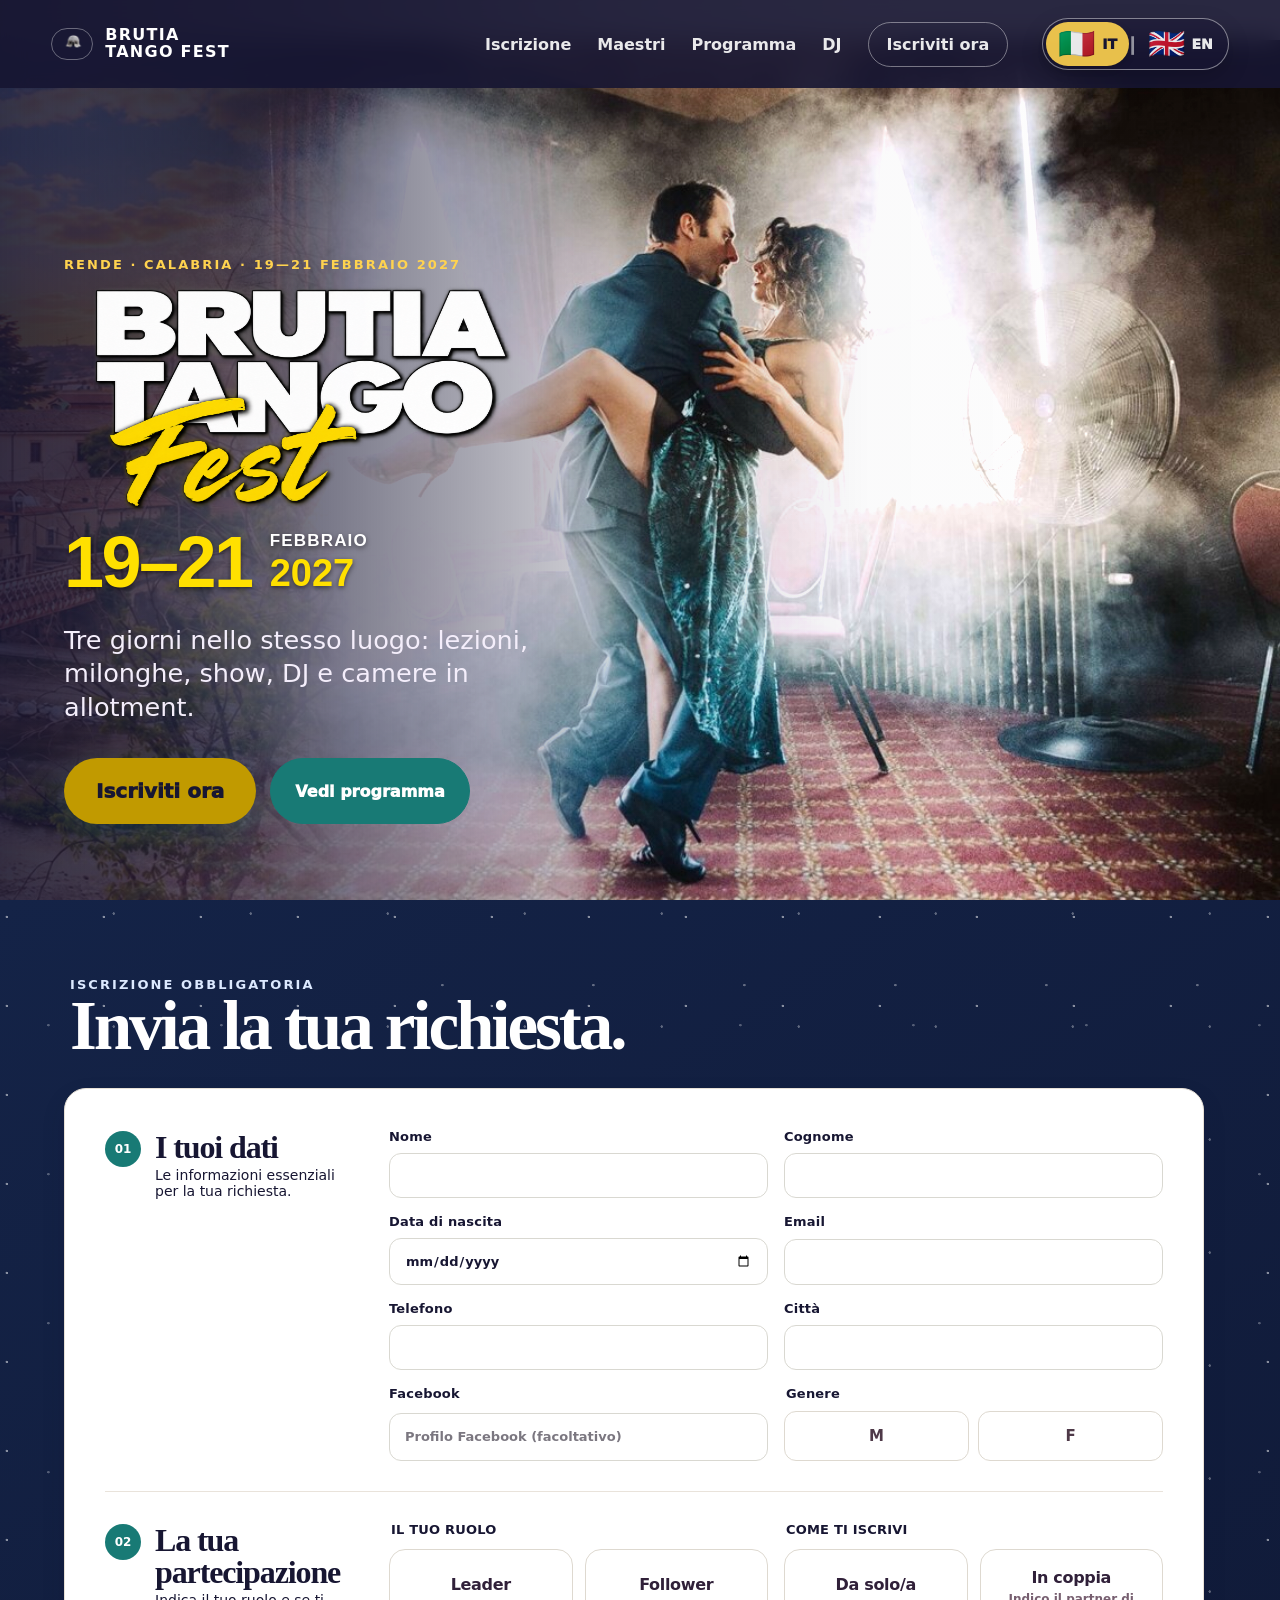
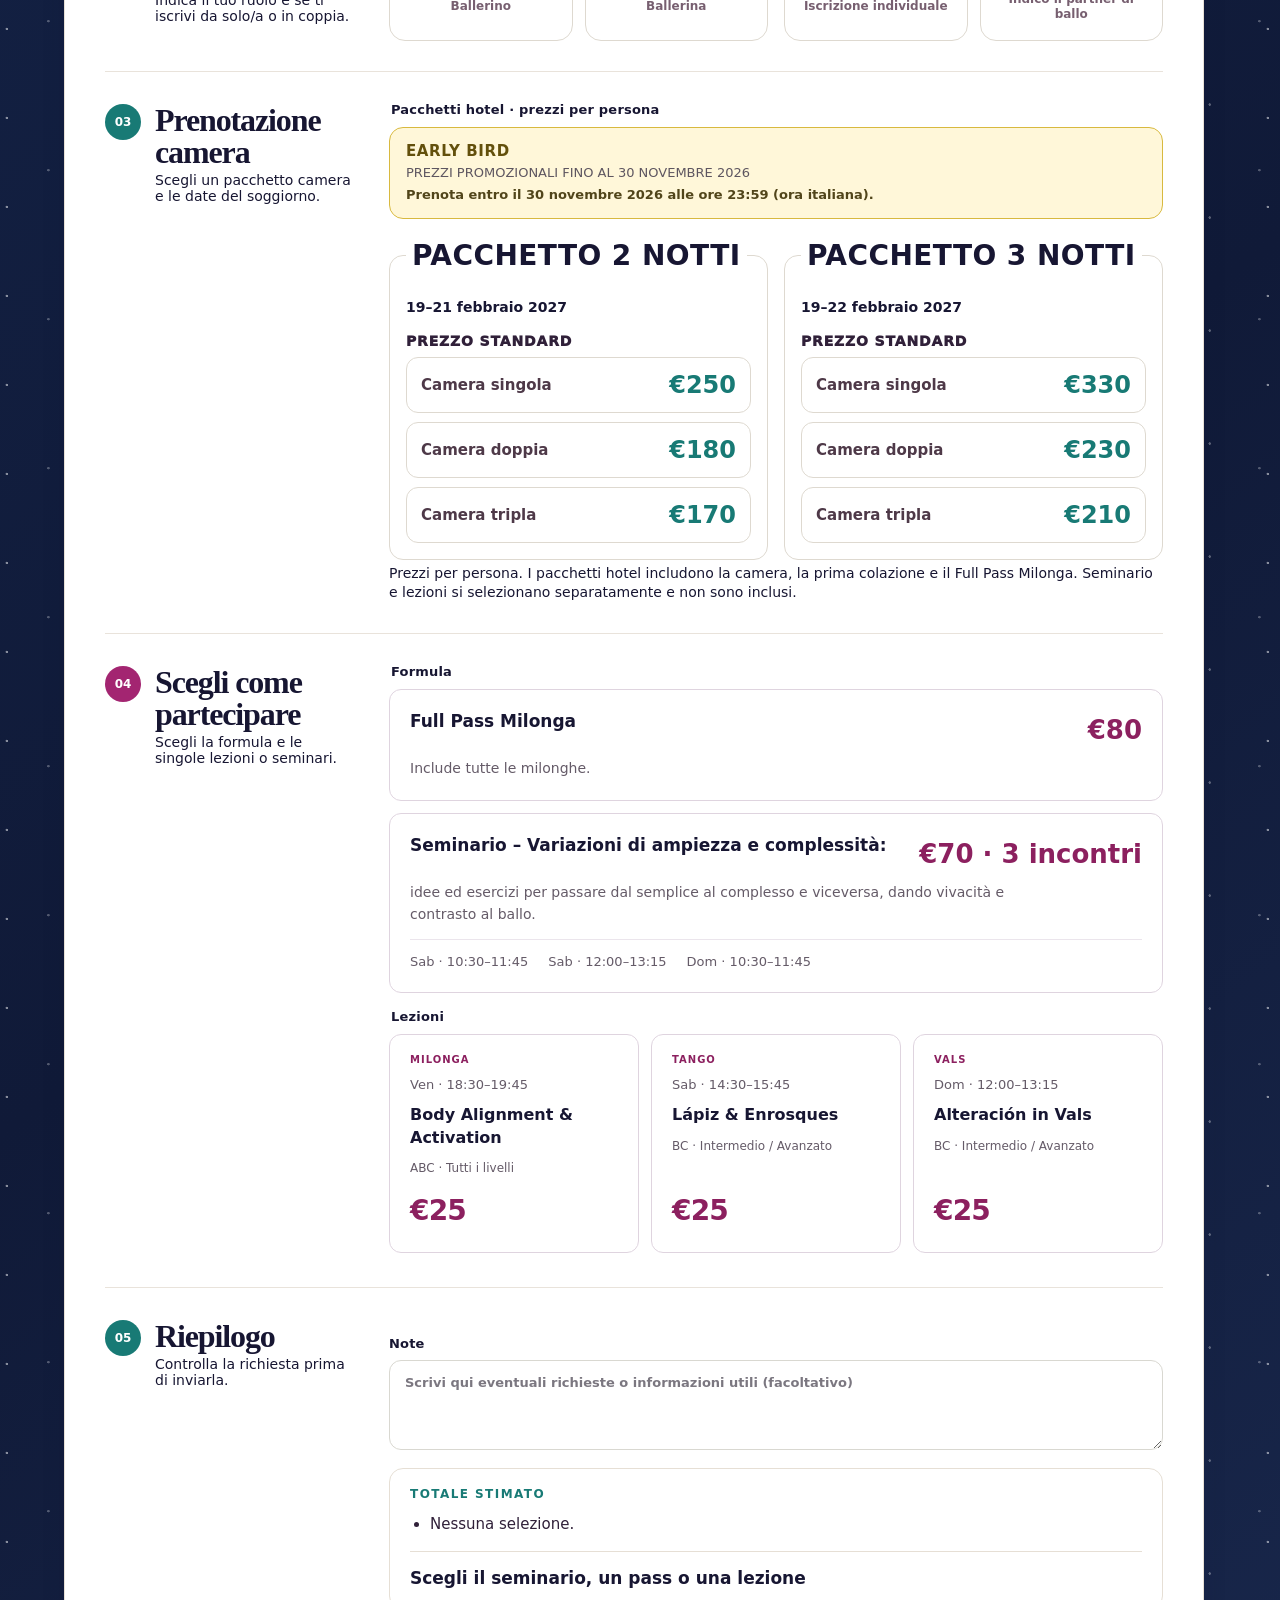
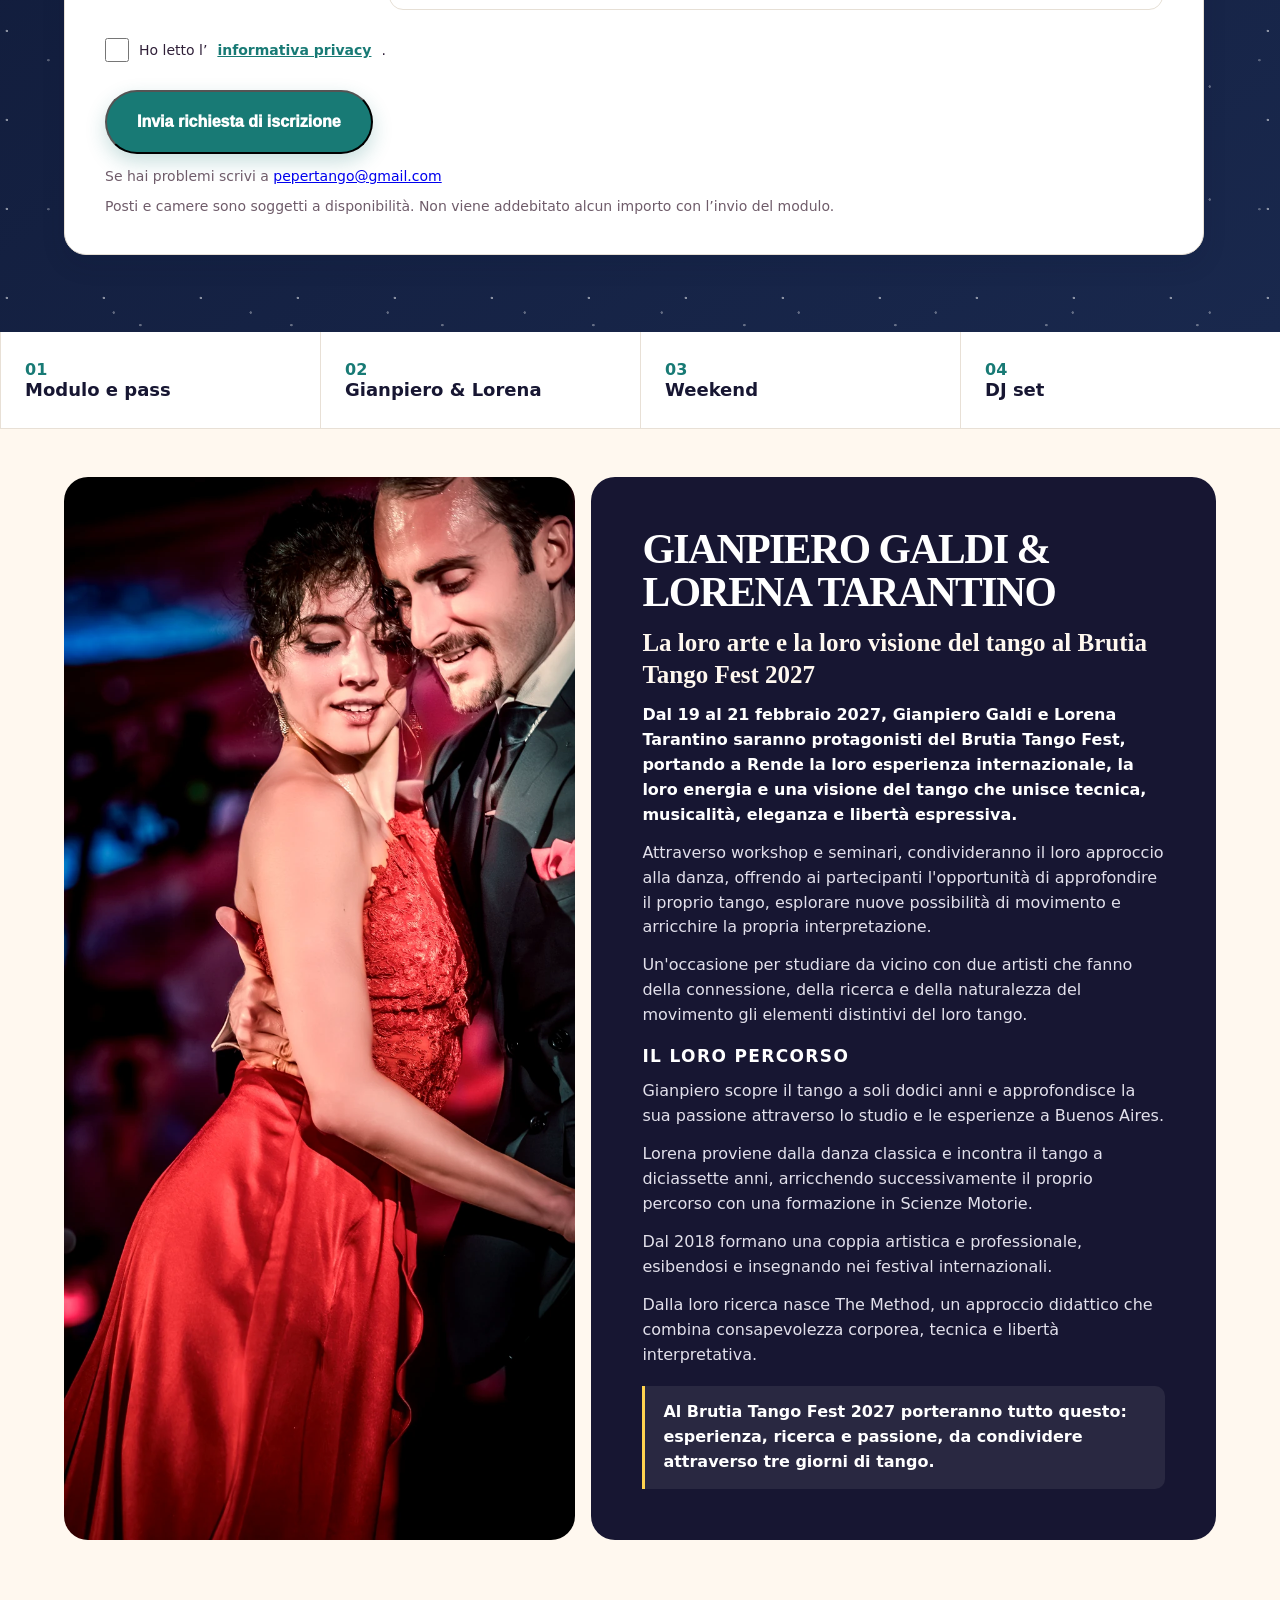
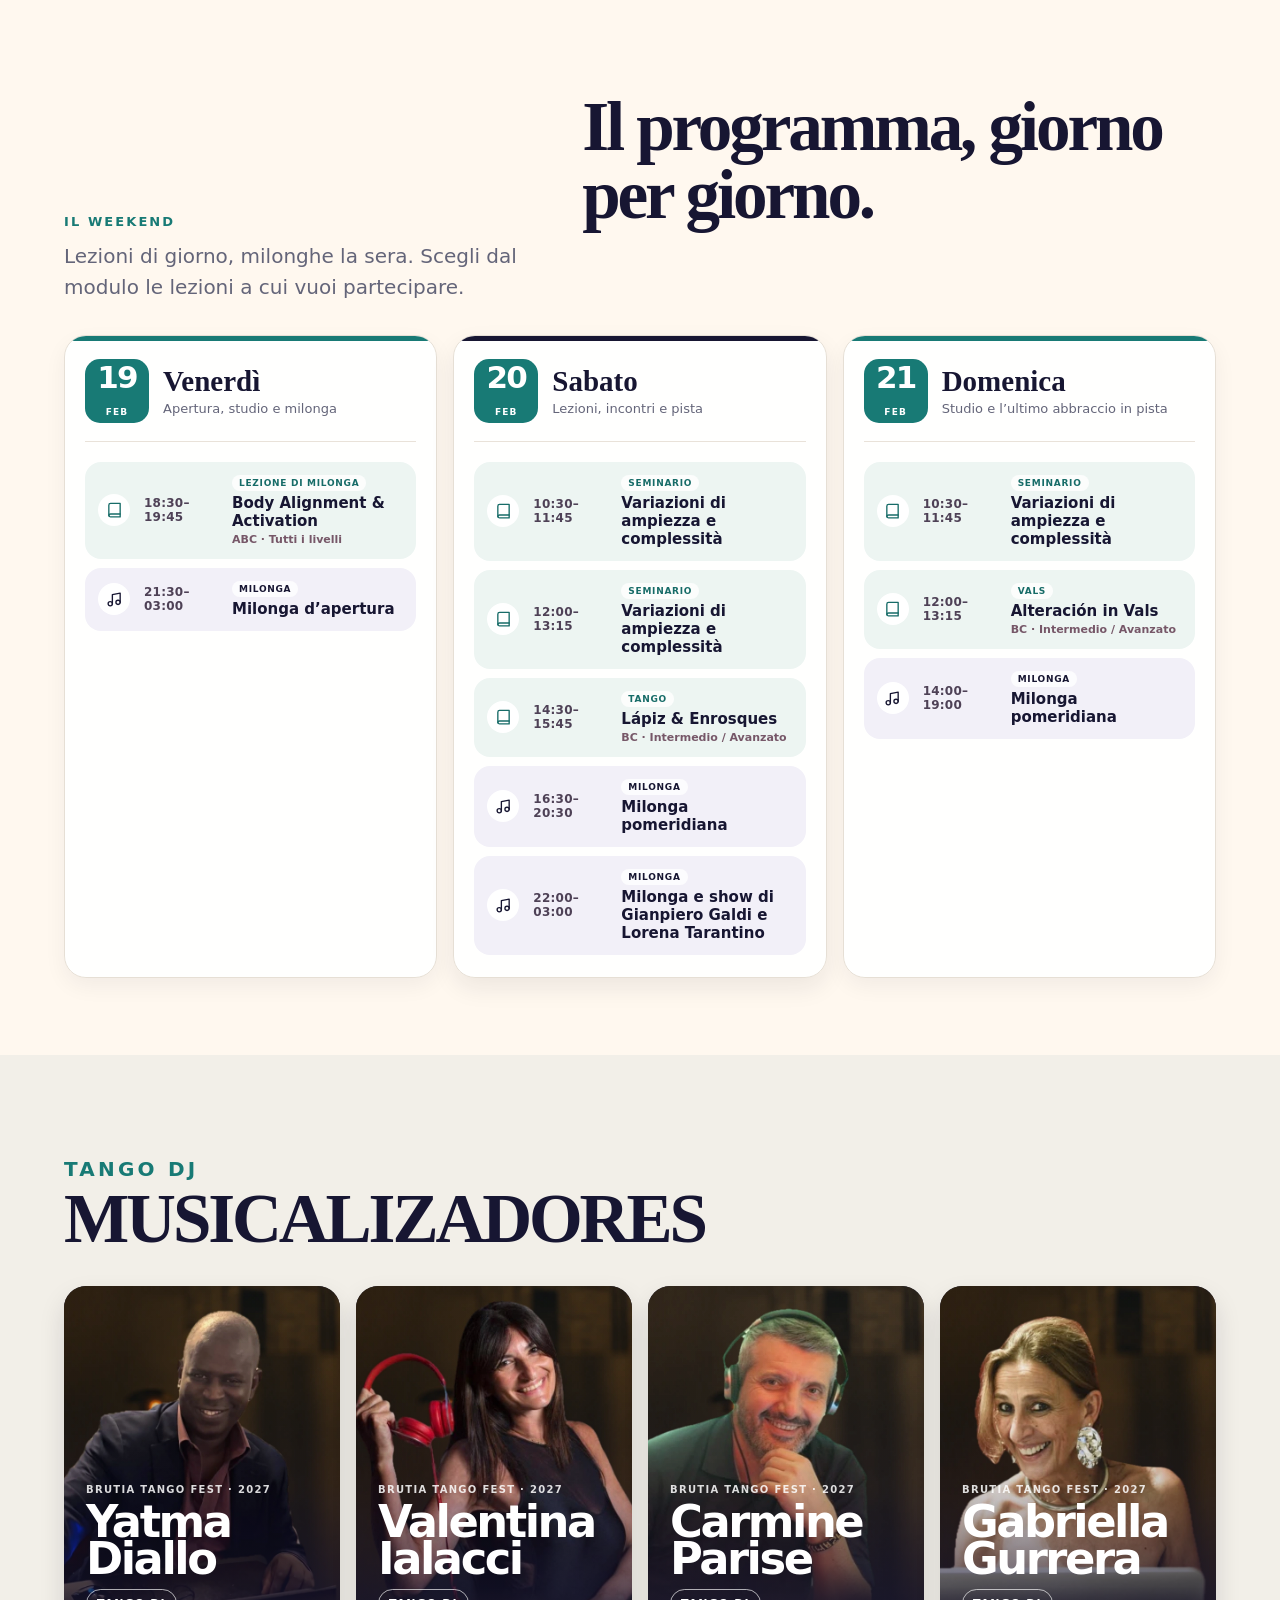
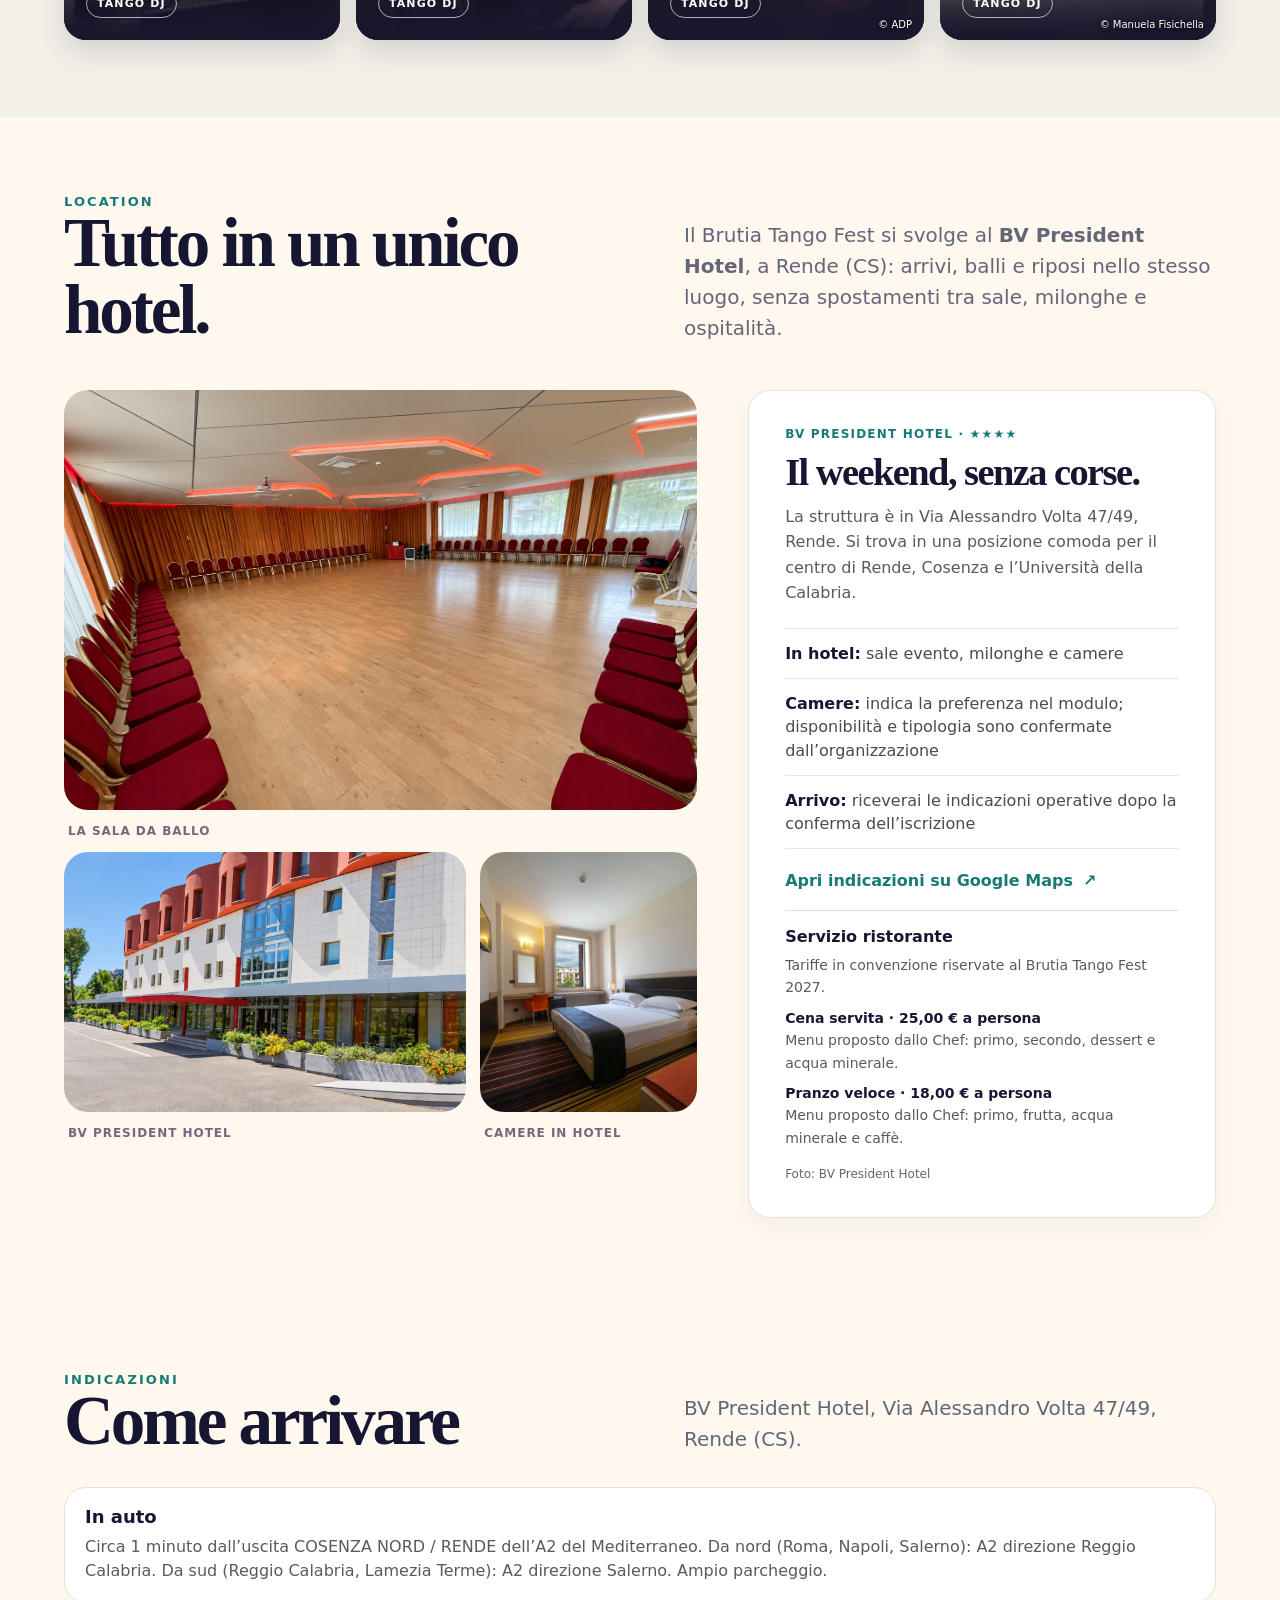
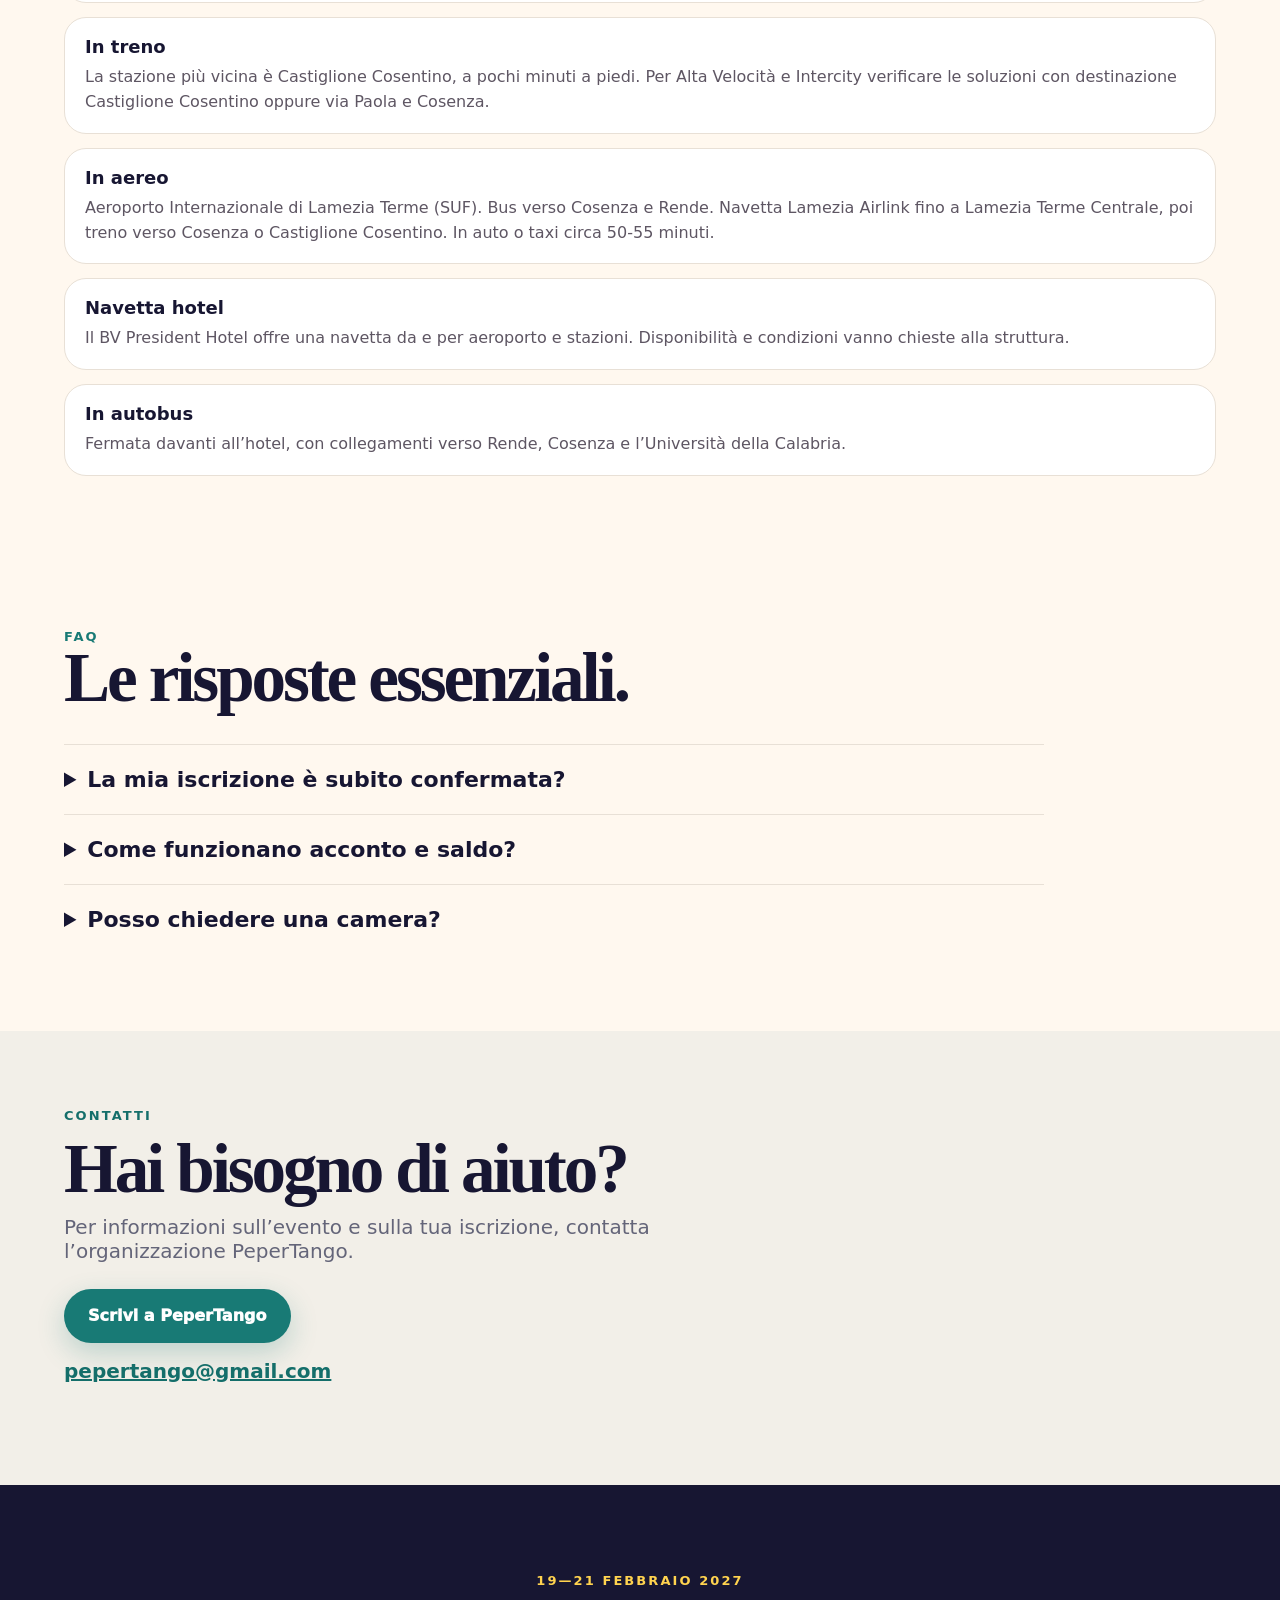
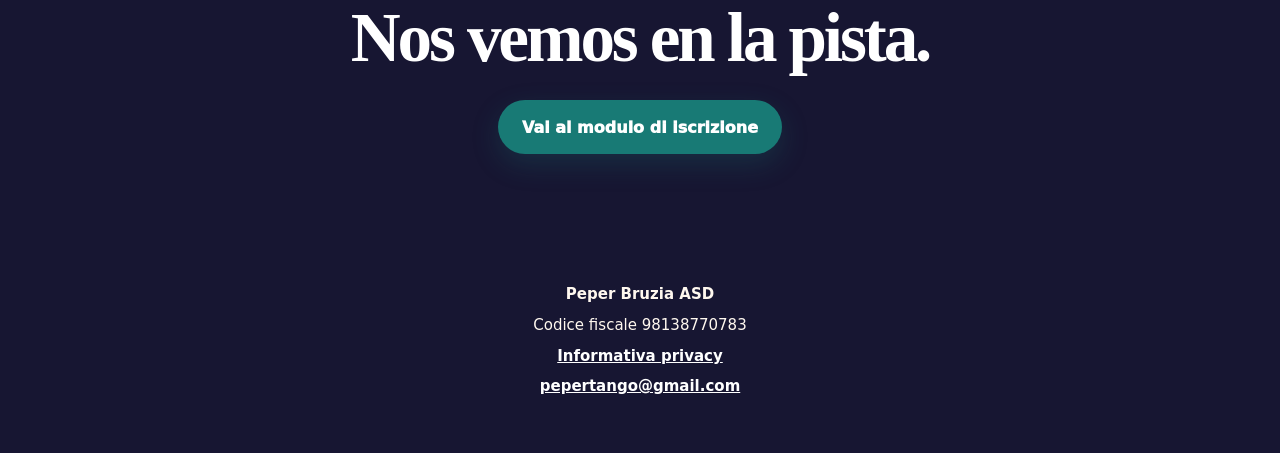
==== commit 9a49ce87: "Publish the approved Brutia Tango Fest 2027 corrections. Add the association footer, single contact " ====
--- a/index.html
+++ b/index.html
@@ -1,5 +1,5 @@
-<!DOCTYPE html><html lang="it"><head><meta charset="UTF-8"><meta name="viewport" content="width=device-width"><title>Brutia Tango Fest — 19–21 febbraio 2027</title><meta name="description" content="Brutia Tango Fest: tango argentino a Rende, dal 19 al 21 febbraio 2027. Gianpiero Galdi e Lorena Tarantino, milonghe, lezioni e soggiorno al President Hotel."><link rel="canonical" href="https://brutiatangofest27.pepertango.com/"><meta property="og:type" content="website"><meta property="og:title" content="Brutia Tango Fest — 19–21 febbraio 2027"><meta property="og:description" content="Tre giorni di tango a Rende: milonghe, lezioni e soggiorno al President Hotel."><meta property="og:image" content="https://brutiatangofest27.pepertango.com/brutia-assets/og.jpg"><meta name="twitter:card" content="summary_large_image"><link rel="icon" href="/brutia-assets/elmo-brutio.png"><link rel="stylesheet" href="/brutia-assets/mobile-photos-20261015.css"><script type="application/ld+json">{"@context":"https://schema.org","@type":"Event","@id":"https://brutiatangofest27.pepertango.com/#event","name":"Brutia Tango Fest 2027","url":"https://brutiatangofest27.pepertango.com/","description":"Tre giorni nello stesso luogo: lezioni, milonghe, show, DJ e camere in allotment.","startDate":"2027-02-19T18:30:00+01:00","endDate":"2027-02-21T19:00:00+01:00","eventAttendanceMode":"https://schema.org/OfflineEventAttendanceMode","eventStatus":"https://schema.org/EventScheduled","isAccessibleForFree":false,"location":{"@type":"Place","name":"BV President Hotel","address":{"@type":"PostalAddress","streetAddress":"Via Alessandro Volta 47/49","addressLocality":"Rende","addressRegion":"CS","addressCountry":"IT"}},"image":["https://brutiatangofest27.pepertango.com/brutia-assets/og.jpg"],"organizer":{"@type":"Organization","name":"PeperTango","url":"https://www.pepertango.com/"},"performer":[{"@type":"Person","name":"Gianpiero Galdi"},{"@type":"Person","name":"Lorena Tarantino"},{"@type":"Person","name":"Yatma Diallo"},{"@type":"Person","name":"Valentina Ialacci"},{"@type":"Person","name":"Carmine Parise"},{"@type":"Person","name":"Gabriella Gurrera"}],"offers":[{"@type":"Offer","name":"Full Pass Milonga","price":"80","priceCurrency":"EUR","url":"https://brutiatangofest27.pepertango.com/#registration-form","description":"Richiesta di iscrizione soggetta a conferma dell’organizzazione.","availability":"https://schema.org/InStock","validFrom":"2026-10-15T20:00:00+02:00"},{"@type":"Offer","name":"Seminario — tre incontri","price":"70","priceCurrency":"EUR","url":"https://brutiatangofest27.pepertango.com/#registration-form","description":"Richiesta di iscrizione soggetta a conferma dell’organizzazione.","availability":"https://schema.org/InStock","validFrom":"2026-10-15T20:00:00+02:00"},{"@type":"Offer","name":"Milonga — Body Alignment & Activation","price":"25","priceCurrency":"EUR","url":"https://brutiatangofest27.pepertango.com/#registration-form","description":"Richiesta di iscrizione soggetta a conferma dell’organizzazione.","availability":"https://schema.org/InStock","validFrom":"2026-10-15T20:00:00+02:00"},{"@type":"Offer","name":"Tango — Lápiz & Enrosques","price":"25","priceCurrency":"EUR","url":"https://brutiatangofest27.pepertango.com/#registration-form","description":"Richiesta di iscrizione soggetta a conferma dell’organizzazione.","availability":"https://schema.org/InStock","validFrom":"2026-10-15T20:00:00+02:00"},{"@type":"Offer","name":"Vals — Alteración in Vals","price":"25","priceCurrency":"EUR","url":"https://brutiatangofest27.pepertango.com/#registration-form","description":"Richiesta di iscrizione soggetta a conferma dell’organizzazione.","availability":"https://schema.org/InStock","validFrom":"2026-10-15T20:00:00+02:00"}]}</script><style>#btf-analytics-controls[data-astro-cid-fg2vtww3]{z-index:10000;pointer-events:none;color:#191919;font:14px/1.4 system-ui;position:fixed;bottom:12px;left:12px;right:12px}section[data-astro-cid-fg2vtww3]{pointer-events:auto;background:#fff;border:1px solid #ddd;border-radius:12px;max-width:540px;padding:14px;box-shadow:0 3px 18px #0002}p[data-astro-cid-fg2vtww3]{margin:0 0 10px}a[data-astro-cid-fg2vtww3]{color:#9d1765}button[data-astro-cid-fg2vtww3]{font:inherit;cursor:pointer;color:#831353;pointer-events:auto;background:#fff;border:1px solid #9d1765;border-radius:24px;padding:9px 16px}section[data-astro-cid-fg2vtww3] div[data-astro-cid-fg2vtww3]{gap:10px;display:flex}button[data-astro-cid-fg2vtww3]:focus-visible{outline-offset:3px;outline:3px solid #252525}[data-astro-cid-fg2vtww3][hidden]{display:none!important}html{scroll-behavior:smooth}body{min-width:320px;margin:0}*,:before,:after{box-sizing:border-box}img{max-width:100%}
-</style><link rel="stylesheet" href="/_astro/BrutiaFest.hero-27ab9de32b.css"><link rel="stylesheet" href="/brutia-assets/registration-cards-20261026.css"><link rel="stylesheet" href="/brutia-assets/homepage-lettering-20261026.css"><link rel="stylesheet" href="/brutia-assets/dj-lineup-20261102.css?v=20261104"></head><body><header class="site-nav" data-astro-cid-n4sz6m7g><a href="#top" class="brand" aria-label="Brutia Tango Fest, torna all’inizio" data-astro-cid-n4sz6m7g><img src="/brutia-assets/elmo-brutio.png" alt="Elmo brutio" data-astro-cid-n4sz6m7g><span data-astro-cid-n4sz6m7g>Brutia<br data-astro-cid-n4sz6m7g>Tango Fest</span></a><nav aria-label="Navigazione principale" data-astro-cid-n4sz6m7g><a href="#registration-form" data-astro-cid-n4sz6m7g>Iscrizione</a><a href="#maestri" data-astro-cid-n4sz6m7g>Maestri</a><a href="#programma" data-astro-cid-n4sz6m7g>Programma</a><a href="#dj" data-astro-cid-n4sz6m7g>DJ</a><a class="nav-cta" href="#registration-form" data-astro-cid-n4sz6m7g>Iscriviti ora</a><span class="language-switcher" aria-label="Language selector" data-astro-cid-n4sz6m7g><a data-language-link class="active" aria-current="page" href="/" aria-label="Italiano" data-astro-cid-n4sz6m7g><span class="language-flag" aria-hidden="true" data-astro-cid-n4sz6m7g>🇮🇹</span><span data-astro-cid-n4sz6m7g>IT</span></a><span class="language-divider" aria-hidden="true" data-astro-cid-n4sz6m7g>|</span><a data-language-link href="/en/" aria-label="English" data-astro-cid-n4sz6m7g><span class="language-flag" aria-hidden="true" data-astro-cid-n4sz6m7g>🇬🇧</span><span data-astro-cid-n4sz6m7g>EN</span></a></span></nav></header><main id="top" data-astro-cid-n4sz6m7g><section class="hero" data-astro-cid-n4sz6m7g><img class="hero-img" src="/brutia-assets/hero-sunset-composite-20261013.jpg" alt="Gianpiero Galdi e Lorena Tarantino in un passo di tango" data-astro-cid-n4sz6m7g><div class="hero-shade" data-astro-cid-n4sz6m7g></div><div class="hero-content" data-astro-cid-n4sz6m7g><p class="kicker" data-astro-cid-n4sz6m7g>Rende · Calabria · 19—21 febbraio 2027</p><h1 data-astro-cid-n4sz6m7g><img class="hero-wordmark" src="/brutia-assets/homepage-lettering-20261026.png" width="1774" height="887" alt="Brutia Tango Fest" fetchpriority="high" decoding="async" data-astro-cid-n4sz6m7g></h1><p class="hero-date"><span class="hero-date-range">19–21</span><span class="hero-date-detail"><span class="hero-date-month" lang="it">Febbraio</span><span class="hero-date-month" lang="en">February</span><strong>2027</strong></span></p><p class="lead" data-astro-cid-n4sz6m7g>Tre giorni nello stesso luogo: lezioni, milonghe, show, DJ e camere in allotment.</p><div class="hero-actions" data-astro-cid-n4sz6m7g><a class="btn primary" href="#registration-form" data-astro-cid-n4sz6m7g>Iscriviti ora</a><a class="btn ghost" href="#programma" data-astro-cid-n4sz6m7g>Vedi programma</a></div></div></section><section class="section registration-form" id="registration-form" data-astro-cid-n4sz6m7g><div class="section-head" data-astro-cid-n4sz6m7g><div data-astro-cid-n4sz6m7g><p class="kicker dark" data-astro-cid-n4sz6m7g>Iscrizione obbligatoria</p><h2 data-astro-cid-n4sz6m7g>Invia la tua richiesta.</h2></div></div><form name="brutia-iscrizione" method="post" action="https://script.google.com/macros/s/AKfycbxqhZUlsBqvT2Mk3oyQ7wVM3ZN_C7s2sprtl4zrTvplLwYQecTpa5o4LdqpSfXaWNgO4Q/exec" class="booking-form" data-astro-cid-n4sz6m7g><input type="hidden" name="form-name" value="brutia-iscrizione" data-astro-cid-n4sz6m7g><input type="hidden" name="lezioni_selezionate" id="selected-lessons" value="" data-astro-cid-n4sz6m7g><input type="hidden" name="browser_form" value="1" data-astro-cid-n4sz6m7g><input type="hidden" name="return_path" value="/grazie" data-astro-cid-n4sz6m7g><input type="hidden" name="payload" id="registration-payload" value="" data-astro-cid-n4sz6m7g><p class="hidden" data-astro-cid-n4sz6m7g><label data-astro-cid-n4sz6m7g>Non compilare questo campo <input name="company" tabindex="-1" autocomplete="off" data-astro-cid-n4sz6m7g></label></p><div class="registration-opening-notice" id="registration-opening-notice" hidden role="status" aria-live="polite" data-astro-cid-n4sz6m7g><span id="registration-opening-status" data-astro-cid-n4sz6m7g>Le iscrizioni non sono ancora aperte.</span></div><section class="form-section" data-astro-cid-n4sz6m7g><div class="form-section-head" data-astro-cid-n4sz6m7g><span data-astro-cid-n4sz6m7g>01</span><div data-astro-cid-n4sz6m7g><h3 data-astro-cid-n4sz6m7g>I tuoi dati</h3><p data-astro-cid-n4sz6m7g>Le informazioni essenziali per la tua richiesta.</p></div></div><div class="form-grid" data-astro-cid-n4sz6m7g><label data-astro-cid-n4sz6m7g>Nome <input name="nome" autocomplete="given-name" required data-astro-cid-n4sz6m7g></label><label data-astro-cid-n4sz6m7g>Cognome <input name="cognome" autocomplete="family-name" required data-astro-cid-n4sz6m7g></label><label data-astro-cid-n4sz6m7g>Data di nascita <input name="data_nascita" type="date" required data-astro-cid-n4sz6m7g></label><label data-astro-cid-n4sz6m7g>Email <input name="email" type="email" autocomplete="email" required data-astro-cid-n4sz6m7g></label><label data-astro-cid-n4sz6m7g>Telefono <input name="telefono" type="tel" autocomplete="tel" required data-astro-cid-n4sz6m7g></label><label data-astro-cid-n4sz6m7g>Città <input name="citta" autocomplete="address-level2" required data-astro-cid-n4sz6m7g></label><label data-astro-cid-n4sz6m7g>Facebook <input name="facebook" type="text" placeholder="Profilo Facebook (facoltativo)" data-astro-cid-n4sz6m7g></label><fieldset class="choice-group" data-astro-cid-n4sz6m7g><legend data-astro-cid-n4sz6m7g>Genere</legend><div class="choice-row" data-astro-cid-n4sz6m7g><label data-astro-cid-n4sz6m7g><input name="genere" type="radio" value="M" required data-astro-cid-n4sz6m7g><span data-astro-cid-n4sz6m7g>M</span></label><label data-astro-cid-n4sz6m7g><input name="genere" type="radio" value="F" data-astro-cid-n4sz6m7g><span data-astro-cid-n4sz6m7g>F</span></label></div></fieldset></div></section><section class="form-section" data-astro-cid-n4sz6m7g><div class="form-section-head" data-astro-cid-n4sz6m7g><span data-astro-cid-n4sz6m7g>02</span><div data-astro-cid-n4sz6m7g><h3 data-astro-cid-n4sz6m7g>La tua partecipazione</h3><p data-astro-cid-n4sz6m7g>Indica il tuo ruolo e se ti iscrivi da solo/a o in coppia.</p></div></div><div class="form-grid" data-astro-cid-n4sz6m7g><fieldset class="choice-group participation-choice" data-astro-cid-n4sz6m7g><legend data-astro-cid-n4sz6m7g>IL TUO RUOLO</legend><div class="choice-row" data-astro-cid-n4sz6m7g><label data-astro-cid-n4sz6m7g><input name="ruolo" type="radio" value="Leader" required data-astro-cid-n4sz6m7g><span data-astro-cid-n4sz6m7g><b data-astro-cid-n4sz6m7g>Leader</b><small data-astro-cid-n4sz6m7g>Ballerino</small></span></label><label data-astro-cid-n4sz6m7g><input name="ruolo" type="radio" value="Follower" data-astro-cid-n4sz6m7g><span data-astro-cid-n4sz6m7g><b data-astro-cid-n4sz6m7g>Follower</b><small data-astro-cid-n4sz6m7g>Ballerina</small></span></label></div></fieldset><fieldset class="choice-group participation-choice" data-astro-cid-n4sz6m7g><legend data-astro-cid-n4sz6m7g>COME TI ISCRIVI</legend><div class="choice-row" data-astro-cid-n4sz6m7g><label data-astro-cid-n4sz6m7g><input name="tipo_iscrizione" type="radio" value="singola" required data-astro-cid-n4sz6m7g><span data-astro-cid-n4sz6m7g><b data-astro-cid-n4sz6m7g>Da solo/a</b><small data-astro-cid-n4sz6m7g>Iscrizione individuale</small></span></label><label data-astro-cid-n4sz6m7g><input name="tipo_iscrizione" type="radio" value="coppia" data-astro-cid-n4sz6m7g><span data-astro-cid-n4sz6m7g><b data-astro-cid-n4sz6m7g>In coppia</b><small data-astro-cid-n4sz6m7g>Indico il partner di ballo</small></span></label></div></fieldset><label class="partner-field" hidden data-astro-cid-n4sz6m7g>Partner di ballo <input name="partner_ballo" id="dance-partner" autocomplete="name" disabled data-astro-cid-n4sz6m7g></label></div></section><section class="form-section" data-astro-cid-n4sz6m7g><div class="form-section-head" data-astro-cid-n4sz6m7g><span data-astro-cid-n4sz6m7g>03</span><div data-astro-cid-n4sz6m7g><h3 data-astro-cid-n4sz6m7g>Prenotazione camera</h3><p data-astro-cid-n4sz6m7g>Scegli un pacchetto camera e le date del soggiorno.</p></div></div><div class="form-grid" data-astro-cid-n4sz6m7g><fieldset class="choice-group full" data-astro-cid-n4sz6m7g><legend data-astro-cid-n4sz6m7g>Pacchetti hotel · prezzi per persona</legend><div class="hotel-offer-notice" data-astro-cid-n4sz6m7g><strong data-astro-cid-n4sz6m7g>EARLY BIRD</strong><span data-astro-cid-n4sz6m7g>PREZZI PROMOZIONALI FINO AL 30 NOVEMBRE 2026</span><small data-astro-cid-n4sz6m7g>Prenota entro il 30 novembre 2026 alle ore 23:59 (ora italiana).</small></div><fieldset class="choice-group full no-room-choice" hidden style="display: none" aria-label="Nessun soggiorno hotel" data-astro-cid-n4sz6m7g><div class="choice-cards room-cards" data-astro-cid-n4sz6m7g><label data-astro-cid-n4sz6m7g><input name="camera" type="radio" value="Nessuna richiesta" checked data-astro-cid-n4sz6m7g><span data-astro-cid-n4sz6m7g><b data-astro-cid-n4sz6m7g>Nessuna richiesta</b><small data-astro-cid-n4sz6m7g>Full Pass Milonga — 80 €</small><small data-astro-cid-n4sz6m7g>Include tutte le milonghe.</small></span></label></div></fieldset><div class="hotel-stay-cards" data-astro-cid-n4sz6m7g><fieldset class="hotel-stay-card" data-astro-cid-n4sz6m7g><legend data-astro-cid-n4sz6m7g>PACCHETTO 2 NOTTI</legend><p class="hotel-stay-dates" data-astro-cid-n4sz6m7g>19–21 febbraio 2027</p><div class="hotel-price-tier" data-price-tier="early" data-astro-cid-n4sz6m7g><h4 data-astro-cid-n4sz6m7g>EARLY BIRD</h4><div class="choice-cards room-cards hotel-package-options" data-astro-cid-n4sz6m7g><label class="hotel-package-card" data-astro-cid-n4sz6m7g><input class="hotel-package-choice" name="camera" type="radio" value="Singola" data-hotel-nights="2" data-price-tier="early" data-package-price="220" data-astro-cid-n4sz6m7g><span data-astro-cid-n4sz6m7g><b data-astro-cid-n4sz6m7g>Camera singola</b><strong data-astro-cid-n4sz6m7g>€220</strong></span></label><label class="hotel-package-card" data-astro-cid-n4sz6m7g><input class="hotel-package-choice" name="camera" type="radio" value="Doppia" data-hotel-nights="2" data-price-tier="early" data-package-price="150" data-astro-cid-n4sz6m7g><span data-astro-cid-n4sz6m7g><b data-astro-cid-n4sz6m7g>Camera doppia</b><strong data-astro-cid-n4sz6m7g>€150</strong></span></label><label class="hotel-package-card" data-astro-cid-n4sz6m7g><input class="hotel-package-choice" name="camera" type="radio" value="Tripla" data-hotel-nights="2" data-price-tier="early" data-package-price="140" data-astro-cid-n4sz6m7g><span data-astro-cid-n4sz6m7g><b data-astro-cid-n4sz6m7g>Camera tripla</b><strong data-astro-cid-n4sz6m7g>€140</strong></span></label></div></div><div class="hotel-price-tier" data-price-tier="standard" data-astro-cid-n4sz6m7g><h4 data-astro-cid-n4sz6m7g>PREZZO STANDARD</h4><div class="choice-cards room-cards hotel-package-options" data-astro-cid-n4sz6m7g><label class="hotel-package-card" data-astro-cid-n4sz6m7g><input class="hotel-package-choice" name="camera" type="radio" value="Singola" data-hotel-nights="2" data-price-tier="standard" data-package-price="250" data-astro-cid-n4sz6m7g><span data-astro-cid-n4sz6m7g><b data-astro-cid-n4sz6m7g>Camera singola</b><strong data-astro-cid-n4sz6m7g>€250</strong></span></label><label class="hotel-package-card" data-astro-cid-n4sz6m7g><input class="hotel-package-choice" name="camera" type="radio" value="Doppia" data-hotel-nights="2" data-price-tier="standard" data-package-price="180" data-astro-cid-n4sz6m7g><span data-astro-cid-n4sz6m7g><b data-astro-cid-n4sz6m7g>Camera doppia</b><strong data-astro-cid-n4sz6m7g>€180</strong></span></label><label class="hotel-package-card" data-astro-cid-n4sz6m7g><input class="hotel-package-choice" name="camera" type="radio" value="Tripla" data-hotel-nights="2" data-price-tier="standard" data-package-price="170" data-astro-cid-n4sz6m7g><span data-astro-cid-n4sz6m7g><b data-astro-cid-n4sz6m7g>Camera tripla</b><strong data-astro-cid-n4sz6m7g>€170</strong></span></label></div></div></fieldset><fieldset class="hotel-stay-card" data-astro-cid-n4sz6m7g><legend data-astro-cid-n4sz6m7g>PACCHETTO 3 NOTTI</legend><p class="hotel-stay-dates" data-astro-cid-n4sz6m7g>19–22 febbraio 2027</p><div class="hotel-price-tier" data-price-tier="early" data-astro-cid-n4sz6m7g><h4 data-astro-cid-n4sz6m7g>EARLY BIRD</h4><div class="choice-cards room-cards hotel-package-options" data-astro-cid-n4sz6m7g><label class="hotel-package-card" data-astro-cid-n4sz6m7g><input class="hotel-package-choice" name="camera" type="radio" value="Singola" data-hotel-nights="3" data-price-tier="early" data-package-price="300" data-astro-cid-n4sz6m7g><span data-astro-cid-n4sz6m7g><b data-astro-cid-n4sz6m7g>Camera singola</b><strong data-astro-cid-n4sz6m7g>€300</strong></span></label><label class="hotel-package-card" data-astro-cid-n4sz6m7g><input class="hotel-package-choice" name="camera" type="radio" value="Doppia" data-hotel-nights="3" data-price-tier="early" data-package-price="200" data-astro-cid-n4sz6m7g><span data-astro-cid-n4sz6m7g><b data-astro-cid-n4sz6m7g>Camera doppia</b><strong data-astro-cid-n4sz6m7g>€200</strong></span></label><label class="hotel-package-card" data-astro-cid-n4sz6m7g><input class="hotel-package-choice" name="camera" type="radio" value="Tripla" data-hotel-nights="3" data-price-tier="early" data-package-price="180" data-astro-cid-n4sz6m7g><span data-astro-cid-n4sz6m7g><b data-astro-cid-n4sz6m7g>Camera tripla</b><strong data-astro-cid-n4sz6m7g>€180</strong></span></label></div></div><div class="hotel-price-tier" data-price-tier="standard" data-astro-cid-n4sz6m7g><h4 data-astro-cid-n4sz6m7g>PREZZO STANDARD</h4><div class="choice-cards room-cards hotel-package-options" data-astro-cid-n4sz6m7g><label class="hotel-package-card" data-astro-cid-n4sz6m7g><input class="hotel-package-choice" name="camera" type="radio" value="Singola" data-hotel-nights="3" data-price-tier="standard" data-package-price="330" data-astro-cid-n4sz6m7g><span data-astro-cid-n4sz6m7g><b data-astro-cid-n4sz6m7g>Camera singola</b><strong data-astro-cid-n4sz6m7g>€330</strong></span></label><label class="hotel-package-card" data-astro-cid-n4sz6m7g><input class="hotel-package-choice" name="camera" type="radio" value="Doppia" data-hotel-nights="3" data-price-tier="standard" data-package-price="230" data-astro-cid-n4sz6m7g><span data-astro-cid-n4sz6m7g><b data-astro-cid-n4sz6m7g>Camera doppia</b><strong data-astro-cid-n4sz6m7g>€230</strong></span></label><label class="hotel-package-card" data-astro-cid-n4sz6m7g><input class="hotel-package-choice" name="camera" type="radio" value="Tripla" data-hotel-nights="3" data-price-tier="standard" data-package-price="210" data-astro-cid-n4sz6m7g><span data-astro-cid-n4sz6m7g><b data-astro-cid-n4sz6m7g>Camera tripla</b><strong data-astro-cid-n4sz6m7g>€210</strong></span></label></div></div></fieldset></div><p class="hotel-pricing-note" data-astro-cid-n4sz6m7g>Prezzi per persona. I pacchetti hotel includono la camera, la prima colazione e il Full Pass Milonga. Seminario e lezioni si selezionano separatamente e non sono inclusi.</p></fieldset><fieldset class="hotel-dates-field full" hidden data-astro-cid-n4sz6m7g><legend data-astro-cid-n4sz6m7g>Date del soggiorno</legend><input name="data_arrivo" type="hidden" value="2027-02-19" disabled data-astro-cid-n4sz6m7g><input name="data_partenza" type="hidden" value="2027-02-21" disabled data-astro-cid-n4sz6m7g><small class="date-help" data-astro-cid-n4sz6m7g>Arrivo: 19 febbraio 2027. La partenza dipende dal pacchetto selezionato di 2 o 3 notti.</small><p id="hotel-date-error" role="alert" data-astro-cid-n4sz6m7g></p></fieldset><fieldset class="choice-group full sharing-field" data-astro-cid-n4sz6m7g><legend data-astro-cid-n4sz6m7g>Condivisione camera</legend><div class="choice-cards" data-astro-cid-n4sz6m7g><label data-astro-cid-n4sz6m7g><input name="condivisione" type="radio" value="Compagno/a di camera" data-astro-cid-n4sz6m7g><span data-astro-cid-n4sz6m7g>Ho già un compagno/a</span></label><label data-astro-cid-n4sz6m7g><input name="condivisione" type="radio" value="Cerco compagno/a di camera" data-astro-cid-n4sz6m7g><span data-astro-cid-n4sz6m7g>Cerco compagno/a di camera</span></label></div></fieldset><label class="room-partner-field" hidden data-astro-cid-n4sz6m7g>Nome del compagno/a di camera <input name="partner_camera" id="room-partner" autocomplete="name" disabled data-astro-cid-n4sz6m7g></label><label class="room-partner-second-field" hidden data-astro-cid-n4sz6m7g>Nome del secondo compagno/a di camera <input name="partner_camera_2" id="room-partner-2" autocomplete="name" disabled data-astro-cid-n4sz6m7g></label></div></section><section class="form-section participation-section" data-astro-cid-n4sz6m7g><div class="form-section-head" data-astro-cid-n4sz6m7g><span data-astro-cid-n4sz6m7g>04</span><div data-astro-cid-n4sz6m7g><h3 data-astro-cid-n4sz6m7g>Scegli come partecipare</h3><p data-astro-cid-n4sz6m7g>Scegli la formula e le singole lezioni o seminari.</p></div></div><div class="form-grid" data-astro-cid-n4sz6m7g><fieldset class="choice-group full" data-astro-cid-n4sz6m7g><legend data-astro-cid-n4sz6m7g>Formula</legend><div class="choice-cards package-cards" data-astro-cid-n4sz6m7g><label data-astro-cid-n4sz6m7g><input name="pacchetto" type="checkbox" value="Full Pass Milonga" data-price="80" data-astro-cid-n4sz6m7g><span data-astro-cid-n4sz6m7g><b data-astro-cid-n4sz6m7g>Full Pass Milonga</b><small data-astro-cid-n4sz6m7g>€80</small><small data-astro-cid-n4sz6m7g>Include tutte le milonghe.</small></span></label><label class="seminar-package-card" data-astro-cid-n4sz6m7g><input name="pacchetto" type="checkbox" value="Seminario" data-price="70" data-astro-cid-n4sz6m7g><span data-astro-cid-n4sz6m7g><b data-astro-cid-n4sz6m7g>Seminario – Variazioni di ampiezza e complessità:</b><small data-astro-cid-n4sz6m7g>idee ed esercizi per passare dal semplice al complesso e viceversa, dando vivacità e contrasto al ballo.</small><small data-astro-cid-n4sz6m7g>€70 · 3 incontri</small><em class="seminar-schedule" data-astro-cid-n4sz6m7g><span data-astro-cid-n4sz6m7g>Sab · 10:30–11:45</span><span data-astro-cid-n4sz6m7g>Sab · 12:00–13:15</span><span data-astro-cid-n4sz6m7g>Dom · 10:30–11:45</span></em></span></label></div></fieldset><fieldset class="choice-group full lesson-choice-field" data-astro-cid-n4sz6m7g><legend data-astro-cid-n4sz6m7g>Lezioni</legend><div class="choice-cards lesson-cards" data-astro-cid-n4sz6m7g><label data-astro-cid-n4sz6m7g><input name="lezioni" type="checkbox" value="Venerdì 18:30–19:45 · Milonga: Body Alignment &amp; Activation · ABC" data-astro-cid-n4sz6m7g><span data-astro-cid-n4sz6m7g><small class="lesson-time" data-astro-cid-n4sz6m7g>Ven · 18:30–19:45</small><i class="lesson-kind milonga-kind" data-astro-cid-n4sz6m7g>Milonga</i><b data-astro-cid-n4sz6m7g>Body Alignment &amp; Activation</b><em class="lesson-level" data-astro-cid-n4sz6m7g>ABC · Tutti i livelli</em><em class="lesson-price" data-astro-cid-n4sz6m7g>€25</em></span></label><label data-astro-cid-n4sz6m7g><input name="lezioni" type="checkbox" value="Sabato 14:30–15:45 · Tango: Lápiz &amp; Enrosques · BC" data-astro-cid-n4sz6m7g><span data-astro-cid-n4sz6m7g><small class="lesson-time" data-astro-cid-n4sz6m7g>Sab · 14:30–15:45</small><i class="lesson-kind tango-kind" data-astro-cid-n4sz6m7g>Tango</i><b data-astro-cid-n4sz6m7g>Lápiz &amp; Enrosques</b><em class="lesson-level" data-astro-cid-n4sz6m7g>BC · Intermedio / Avanzato</em><em class="lesson-price" data-astro-cid-n4sz6m7g>€25</em></span></label><label data-astro-cid-n4sz6m7g><input name="lezioni" type="checkbox" value="Domenica 12:00–13:15 · Vals: Alteración in Vals · BC" data-astro-cid-n4sz6m7g><span data-astro-cid-n4sz6m7g><small class="lesson-time" data-astro-cid-n4sz6m7g>Dom · 12:00–13:15</small><i class="lesson-kind vals-kind" data-astro-cid-n4sz6m7g>Vals</i><b data-astro-cid-n4sz6m7g>Alteración in Vals</b><em class="lesson-level" data-astro-cid-n4sz6m7g>BC · Intermedio / Avanzato</em><em class="lesson-price" data-astro-cid-n4sz6m7g>€25</em></span></label></div><p id="registration-choice-error" role="alert" data-astro-cid-n4sz6m7g></p></fieldset></div></section><section class="form-section" data-astro-cid-n4sz6m7g><div class="form-section-head" data-astro-cid-n4sz6m7g><span data-astro-cid-n4sz6m7g>05</span><div data-astro-cid-n4sz6m7g><h3 data-astro-cid-n4sz6m7g>Riepilogo</h3><p data-astro-cid-n4sz6m7g>Controlla la richiesta prima di inviarla.</p></div></div><label class="wide" data-astro-cid-n4sz6m7g>Note <textarea name="note" rows="4" placeholder="Scrivi qui eventuali richieste o informazioni utili (facoltativo)" data-astro-cid-n4sz6m7g></textarea></label><aside class="booking-total" aria-live="polite" data-astro-cid-n4sz6m7g><span data-astro-cid-n4sz6m7g>Totale stimato</span><ul id="total-detail" data-astro-cid-n4sz6m7g><li data-astro-cid-n4sz6m7g>Nessuna selezione.</li></ul><strong id="total-amount" data-astro-cid-n4sz6m7g>Scegli il seminario, un pass o una lezione</strong></aside></section><div class="form-final" data-astro-cid-n4sz6m7g><label class="consent" data-astro-cid-n4sz6m7g><input name="privacy" type="checkbox" required data-astro-cid-n4sz6m7g> Ho letto l’<a href="/privacy" data-astro-cid-n4sz6m7g>informativa privacy</a>.</label><button class="btn primary" type="submit" data-astro-cid-n4sz6m7g>Invia richiesta di iscrizione</button><p class="form-note" data-astro-cid-n4sz6m7g>Se hai problemi scrivi a <a href="mailto:pepertango@gmail.com" data-astro-cid-n4sz6m7g>pepertango@gmail.com</a></p><p class="form-note" data-astro-cid-n4sz6m7g>Posti e camere sono soggetti a disponibilità. Non viene addebitato alcun importo con l’invio del modulo.</p></div></form></section><section class="quick" aria-label="Accessi rapidi" data-astro-cid-n4sz6m7g><a href="#registration-form" data-astro-cid-n4sz6m7g><b data-astro-cid-n4sz6m7g>01</b><span data-astro-cid-n4sz6m7g>Modulo e pass</span></a><a href="#maestri" data-astro-cid-n4sz6m7g><b data-astro-cid-n4sz6m7g>02</b><span data-astro-cid-n4sz6m7g>Gianpiero & Lorena</span></a><a href="#programma" data-astro-cid-n4sz6m7g><b data-astro-cid-n4sz6m7g>03</b><span data-astro-cid-n4sz6m7g>Weekend</span></a><a href="#dj" data-astro-cid-n4sz6m7g><b data-astro-cid-n4sz6m7g>04</b><span data-astro-cid-n4sz6m7g>DJ set</span></a></section><section class="section maestros" id="maestri" data-astro-cid-n4sz6m7g><div class="portrait" data-astro-cid-n4sz6m7g><img src="/brutia-assets/coppia-ritratto.webp" alt="Gianpiero Galdi e Lorena Tarantino" data-astro-cid-n4sz6m7g></div><div class="copy-block maestros-copy" data-astro-cid-n4sz6m7g><h2 data-astro-cid-n4sz6m7g>GIANPIERO GALDI &amp; LORENA TARANTINO</h2><p class="maestros-subtitle" data-astro-cid-n4sz6m7g>La loro arte e la loro visione del tango al Brutia Tango Fest 2027</p><p class="maestros-lead" data-astro-cid-n4sz6m7g>Dal 19 al 21 febbraio 2027, Gianpiero Galdi e Lorena Tarantino saranno protagonisti del Brutia Tango Fest, portando a Rende la loro esperienza internazionale, la loro energia e una visione del tango che unisce tecnica, musicalità, eleganza e libertà espressiva.</p><p data-astro-cid-n4sz6m7g>Attraverso workshop e seminari, condivideranno il loro approccio alla danza, offrendo ai partecipanti l'opportunità di approfondire il proprio tango, esplorare nuove possibilità di movimento e arricchire la propria interpretazione.</p><p data-astro-cid-n4sz6m7g>Un'occasione per studiare da vicino con due artisti che fanno della connessione, della ricerca e della naturalezza del movimento gli elementi distintivi del loro tango.</p><h3 class="maestros-journey-title" data-astro-cid-n4sz6m7g>IL LORO PERCORSO</h3><p data-astro-cid-n4sz6m7g>Gianpiero scopre il tango a soli dodici anni e approfondisce la sua passione attraverso lo studio e le esperienze a Buenos Aires.</p><p data-astro-cid-n4sz6m7g>Lorena proviene dalla danza classica e incontra il tango a diciassette anni, arricchendo successivamente il proprio percorso con una formazione in Scienze Motorie.</p><p data-astro-cid-n4sz6m7g>Dal 2018 formano una coppia artistica e professionale, esibendosi e insegnando nei festival internazionali.</p><p data-astro-cid-n4sz6m7g>Dalla loro ricerca nasce The Method, un approccio didattico che combina consapevolezza corporea, tecnica e libertà interpretativa.</p><p class="maestros-conclusion" data-astro-cid-n4sz6m7g>Al Brutia Tango Fest 2027 porteranno tutto questo: esperienza, ricerca e passione, da condividere attraverso tre giorni di tango.</p></div></section><section class="section schedule" id="programma" data-astro-cid-n4sz6m7g><div class="section-head" data-astro-cid-n4sz6m7g><p class="kicker dark" data-astro-cid-n4sz6m7g>Il weekend</p><h2 data-astro-cid-n4sz6m7g>Il programma, giorno per giorno.</h2><p data-astro-cid-n4sz6m7g>Lezioni di giorno, milonghe la sera. Scegli dal modulo le lezioni a cui vuoi partecipare.</p></div><div class="schedule-grid" data-astro-cid-n4sz6m7g><article tabindex="0" data-astro-cid-n4sz6m7g><header data-astro-cid-n4sz6m7g><span class="date-block" data-astro-cid-n4sz6m7g><b data-astro-cid-n4sz6m7g>19</b><small data-astro-cid-n4sz6m7g>FEB</small></span><div data-astro-cid-n4sz6m7g><h3 data-astro-cid-n4sz6m7g>Venerdì</h3><p data-astro-cid-n4sz6m7g>Apertura, studio e milonga</p></div></header><ol data-astro-cid-n4sz6m7g><li class="lesson" data-astro-cid-n4sz6m7g><span class="activity-icon" aria-hidden="true" data-astro-cid-n4sz6m7g><svg viewBox="0 0 24 24" fill="none" stroke="currentColor" stroke-width="1.9" stroke-linecap="round" stroke-linejoin="round" data-astro-cid-n4sz6m7g><path d="M4 19.5A2.5 2.5 0 0 1 6.5 17H20" data-astro-cid-n4sz6m7g></path><path d="M6.5 2H20v19H6.5A2.5 2.5 0 0 1 4 18.5v-14A2.5 2.5 0 0 1 6.5 2Z" data-astro-cid-n4sz6m7g></path></svg></span><time data-astro-cid-n4sz6m7g>18:30–19:45</time><div data-astro-cid-n4sz6m7g><span class="activity-type" data-astro-cid-n4sz6m7g>Lezione</span><strong data-astro-cid-n4sz6m7g>Milonga · Body Alignment &amp; Activation</strong><small data-astro-cid-n4sz6m7g>ABC · Tutti i livelli</small></div></li><li class="milonga" data-astro-cid-n4sz6m7g><span class="activity-icon" aria-hidden="true" data-astro-cid-n4sz6m7g><svg viewBox="0 0 24 24" fill="none" stroke="currentColor" stroke-width="1.9" stroke-linecap="round" stroke-linejoin="round" data-astro-cid-n4sz6m7g><path d="M9 18V5l11-2v13" data-astro-cid-n4sz6m7g></path><circle cx="6" cy="18" r="3" data-astro-cid-n4sz6m7g></circle><circle cx="17" cy="16" r="3" data-astro-cid-n4sz6m7g></circle></svg></span><time data-astro-cid-n4sz6m7g>21:30–03:00</time><div data-astro-cid-n4sz6m7g><span class="activity-type" data-astro-cid-n4sz6m7g>Milonga</span><strong data-astro-cid-n4sz6m7g>Milonga d’apertura</strong></div></li></ol></article><article class="featured" tabindex="0" data-astro-cid-n4sz6m7g><header data-astro-cid-n4sz6m7g><span class="date-block" data-astro-cid-n4sz6m7g><b data-astro-cid-n4sz6m7g>20</b><small data-astro-cid-n4sz6m7g>FEB</small></span><div data-astro-cid-n4sz6m7g><h3 data-astro-cid-n4sz6m7g>Sabato</h3><p data-astro-cid-n4sz6m7g>Lezioni, incontri e pista</p></div></header><ol data-astro-cid-n4sz6m7g><li class="lesson" data-astro-cid-n4sz6m7g><span class="activity-icon" aria-hidden="true" data-astro-cid-n4sz6m7g><svg viewBox="0 0 24 24" fill="none" stroke="currentColor" stroke-width="1.9" stroke-linecap="round" stroke-linejoin="round" data-astro-cid-n4sz6m7g><path d="M4 19.5A2.5 2.5 0 0 1 6.5 17H20" data-astro-cid-n4sz6m7g></path><path d="M6.5 2H20v19H6.5A2.5 2.5 0 0 1 4 18.5v-14A2.5 2.5 0 0 1 6.5 2Z" data-astro-cid-n4sz6m7g></path></svg></span><time data-astro-cid-n4sz6m7g>10:30–11:45</time><div data-astro-cid-n4sz6m7g><strong data-astro-cid-n4sz6m7g>Seminario</strong></div></li><li class="lesson" data-astro-cid-n4sz6m7g><span class="activity-icon" aria-hidden="true" data-astro-cid-n4sz6m7g><svg viewBox="0 0 24 24" fill="none" stroke="currentColor" stroke-width="1.9" stroke-linecap="round" stroke-linejoin="round" data-astro-cid-n4sz6m7g><path d="M4 19.5A2.5 2.5 0 0 1 6.5 17H20" data-astro-cid-n4sz6m7g></path><path d="M6.5 2H20v19H6.5A2.5 2.5 0 0 1 4 18.5v-14A2.5 2.5 0 0 1 6.5 2Z" data-astro-cid-n4sz6m7g></path></svg></span><time data-astro-cid-n4sz6m7g>12:00–13:15</time><div data-astro-cid-n4sz6m7g><strong data-astro-cid-n4sz6m7g>Seminario</strong></div></li><li class="lesson" data-astro-cid-n4sz6m7g><span class="activity-icon" aria-hidden="true" data-astro-cid-n4sz6m7g><svg viewBox="0 0 24 24" fill="none" stroke="currentColor" stroke-width="1.9" stroke-linecap="round" stroke-linejoin="round" data-astro-cid-n4sz6m7g><path d="M4 19.5A2.5 2.5 0 0 1 6.5 17H20" data-astro-cid-n4sz6m7g></path><path d="M6.5 2H20v19H6.5A2.5 2.5 0 0 1 4 18.5v-14A2.5 2.5 0 0 1 6.5 2Z" data-astro-cid-n4sz6m7g></path></svg></span><time data-astro-cid-n4sz6m7g>14:30–15:45</time><div data-astro-cid-n4sz6m7g><span class="activity-type" data-astro-cid-n4sz6m7g>Tango</span><strong data-astro-cid-n4sz6m7g>Lápiz &amp; Enrosques</strong><small data-astro-cid-n4sz6m7g>BC · Intermedio / Avanzato</small></div></li><li class="milonga" data-astro-cid-n4sz6m7g><span class="activity-icon" aria-hidden="true" data-astro-cid-n4sz6m7g><svg viewBox="0 0 24 24" fill="none" stroke="currentColor" stroke-width="1.9" stroke-linecap="round" stroke-linejoin="round" data-astro-cid-n4sz6m7g><path d="M9 18V5l11-2v13" data-astro-cid-n4sz6m7g></path><circle cx="6" cy="18" r="3" data-astro-cid-n4sz6m7g></circle><circle cx="17" cy="16" r="3" data-astro-cid-n4sz6m7g></circle></svg></span><time data-astro-cid-n4sz6m7g>16:30–20:30</time><div data-astro-cid-n4sz6m7g><span class="activity-type" data-astro-cid-n4sz6m7g>Milonga</span><strong data-astro-cid-n4sz6m7g>Milonga pomeridiana</strong></div></li><li class="milonga" data-astro-cid-n4sz6m7g><span class="activity-icon" aria-hidden="true" data-astro-cid-n4sz6m7g><svg viewBox="0 0 24 24" fill="none" stroke="currentColor" stroke-width="1.9" stroke-linecap="round" stroke-linejoin="round" data-astro-cid-n4sz6m7g><path d="M9 18V5l11-2v13" data-astro-cid-n4sz6m7g></path><circle cx="6" cy="18" r="3" data-astro-cid-n4sz6m7g></circle><circle cx="17" cy="16" r="3" data-astro-cid-n4sz6m7g></circle></svg></span><time data-astro-cid-n4sz6m7g>22:00–03:00</time><div data-astro-cid-n4sz6m7g><span class="activity-type" data-astro-cid-n4sz6m7g>Milonga</span><strong data-astro-cid-n4sz6m7g>Milonga e show di Gianpiero Galdi e Lorena Tarantino</strong></div></li></ol></article><article tabindex="0" data-astro-cid-n4sz6m7g><header data-astro-cid-n4sz6m7g><span class="date-block" data-astro-cid-n4sz6m7g><b data-astro-cid-n4sz6m7g>21</b><small data-astro-cid-n4sz6m7g>FEB</small></span><div data-astro-cid-n4sz6m7g><h3 data-astro-cid-n4sz6m7g>Domenica</h3><p data-astro-cid-n4sz6m7g>Studio e l’ultimo abbraccio in pista</p></div></header><ol data-astro-cid-n4sz6m7g><li class="lesson" data-astro-cid-n4sz6m7g><span class="activity-icon" aria-hidden="true" data-astro-cid-n4sz6m7g><svg viewBox="0 0 24 24" fill="none" stroke="currentColor" stroke-width="1.9" stroke-linecap="round" stroke-linejoin="round" data-astro-cid-n4sz6m7g><path d="M4 19.5A2.5 2.5 0 0 1 6.5 17H20" data-astro-cid-n4sz6m7g></path><path d="M6.5 2H20v19H6.5A2.5 2.5 0 0 1 4 18.5v-14A2.5 2.5 0 0 1 6.5 2Z" data-astro-cid-n4sz6m7g></path></svg></span><time data-astro-cid-n4sz6m7g>10:30–11:45</time><div data-astro-cid-n4sz6m7g><strong data-astro-cid-n4sz6m7g>Seminario</strong></div></li><li class="lesson" data-astro-cid-n4sz6m7g><span class="activity-icon" aria-hidden="true" data-astro-cid-n4sz6m7g><svg viewBox="0 0 24 24" fill="none" stroke="currentColor" stroke-width="1.9" stroke-linecap="round" stroke-linejoin="round" data-astro-cid-n4sz6m7g><path d="M4 19.5A2.5 2.5 0 0 1 6.5 17H20" data-astro-cid-n4sz6m7g></path><path d="M6.5 2H20v19H6.5A2.5 2.5 0 0 1 4 18.5v-14A2.5 2.5 0 0 1 6.5 2Z" data-astro-cid-n4sz6m7g></path></svg></span><time data-astro-cid-n4sz6m7g>12:00–13:15</time><div data-astro-cid-n4sz6m7g><span class="activity-type" data-astro-cid-n4sz6m7g>Vals</span><strong data-astro-cid-n4sz6m7g>Alteración in Vals</strong><small data-astro-cid-n4sz6m7g>BC · Intermedio / Avanzato</small></div></li><li class="milonga" data-astro-cid-n4sz6m7g><span class="activity-icon" aria-hidden="true" data-astro-cid-n4sz6m7g><svg viewBox="0 0 24 24" fill="none" stroke="currentColor" stroke-width="1.9" stroke-linecap="round" stroke-linejoin="round" data-astro-cid-n4sz6m7g><path d="M9 18V5l11-2v13" data-astro-cid-n4sz6m7g></path><circle cx="6" cy="18" r="3" data-astro-cid-n4sz6m7g></circle><circle cx="17" cy="16" r="3" data-astro-cid-n4sz6m7g></circle></svg></span><time data-astro-cid-n4sz6m7g>14:00–19:00</time><div data-astro-cid-n4sz6m7g><span class="activity-type" data-astro-cid-n4sz6m7g>Milonga</span><strong data-astro-cid-n4sz6m7g>Milonga pomeridiana</strong></div></li></ol></article></div></section><section class="section dj" id="dj" data-astro-cid-n4sz6m7g><div class="dj-intro" data-astro-cid-n4sz6m7g><p class="kicker" data-astro-cid-n4sz6m7g>Tango DJ</p><h2 data-astro-cid-n4sz6m7g>MUSICALIZADORES</h2></div><div class="dj-portraits" data-astro-cid-n4sz6m7g><figure data-astro-cid-n4sz6m7g><img src="/brutia-assets/tdj-yatma-diallo-sfondo-comune.webp" alt="Yatma Diallo, Tango DJ" data-astro-cid-n4sz6m7g><figcaption data-astro-cid-n4sz6m7g><span class="dj-label" data-astro-cid-n4sz6m7g>Brutia Tango Fest · 2027</span><strong data-astro-cid-n4sz6m7g>Yatma<br data-astro-cid-n4sz6m7g>Diallo</strong><span class="dj-role" data-astro-cid-n4sz6m7g>Tango DJ</span></figcaption></figure><figure data-astro-cid-n4sz6m7g><img src="/brutia-assets/tdj-valentina-ialacci-sfondo-comune.webp" alt="Valentina Ialacci, Tango DJ" data-astro-cid-n4sz6m7g><figcaption data-astro-cid-n4sz6m7g><span class="dj-label" data-astro-cid-n4sz6m7g>Brutia Tango Fest · 2027</span><strong data-astro-cid-n4sz6m7g>Valentina<br data-astro-cid-n4sz6m7g>Ialacci</strong><span class="dj-role" data-astro-cid-n4sz6m7g>Tango DJ</span></figcaption></figure><figure data-astro-cid-n4sz6m7g><img src="/brutia-assets/tdj-carmine-parise-sfondo-comune.webp" alt="Carmine Parise, Tango DJ" data-astro-cid-n4sz6m7g><figcaption data-astro-cid-n4sz6m7g><span class="dj-label" data-astro-cid-n4sz6m7g>Brutia Tango Fest · 2027</span><strong data-astro-cid-n4sz6m7g>Carmine<br data-astro-cid-n4sz6m7g>Parise</strong><span class="dj-role" data-astro-cid-n4sz6m7g>Tango DJ</span></figcaption><small class="dj-photo-credit">© ADP</small></figure><figure data-astro-cid-n4sz6m7g><img src="/brutia-assets/tdj-gabriella-gurrera-sfondo-comune.webp" alt="Gabriella Gurrera, Tango DJ" data-astro-cid-n4sz6m7g><figcaption data-astro-cid-n4sz6m7g><span class="dj-label" data-astro-cid-n4sz6m7g>Brutia Tango Fest · 2027</span><strong data-astro-cid-n4sz6m7g>Gabriella<br data-astro-cid-n4sz6m7g>Gurrera</strong><span class="dj-role" data-astro-cid-n4sz6m7g>Tango DJ</span></figcaption><small class="dj-photo-credit">© Manuela Fisichella</small></figure></div></section><section class="section venue" id="location" data-astro-cid-n4sz6m7g><div class="section-head" data-astro-cid-n4sz6m7g><div data-astro-cid-n4sz6m7g><p class="kicker dark" data-astro-cid-n4sz6m7g>Location</p><h2 data-astro-cid-n4sz6m7g>Tutto in un unico hotel.</h2></div><p data-astro-cid-n4sz6m7g>Il Brutia Tango Fest si svolge al <strong data-astro-cid-n4sz6m7g>BV President Hotel</strong>, a Rende (CS): arrivi, balli e riposi nello stesso luogo, senza spostamenti tra sale, milonghe e ospitalità.</p></div><div class="venue-layout" data-astro-cid-n4sz6m7g><div class="venue-photo-grid" data-astro-cid-n4sz6m7g><figure data-astro-cid-n4sz6m7g><img src="/brutia-assets/venue-sala.jpg" alt="Sala da ballo del Brutia Tango Fest al BV President Hotel" data-astro-cid-n4sz6m7g><figcaption data-astro-cid-n4sz6m7g>La sala da ballo</figcaption></figure><figure data-astro-cid-n4sz6m7g><img src="/brutia-assets/venue-exterior.jpg" alt="Esterno del BV President Hotel a Rende" data-astro-cid-n4sz6m7g><figcaption data-astro-cid-n4sz6m7g>BV President Hotel</figcaption></figure><figure data-astro-cid-n4sz6m7g><img src="/brutia-assets/venue-room.jpg" alt="Camera del BV President Hotel" data-astro-cid-n4sz6m7g><figcaption data-astro-cid-n4sz6m7g>Camere in hotel</figcaption></figure></div><div class="venue-details" data-astro-cid-n4sz6m7g><p class="venue-label" data-astro-cid-n4sz6m7g>BV President Hotel · ★★★★</p><h3 data-astro-cid-n4sz6m7g>Il weekend, senza corse.</h3><p data-astro-cid-n4sz6m7g>La struttura è in Via Alessandro Volta 47/49, Rende. Si trova in una posizione comoda per il centro di Rende, Cosenza e l’Università della Calabria.</p><ul data-astro-cid-n4sz6m7g><li data-astro-cid-n4sz6m7g><strong data-astro-cid-n4sz6m7g>In hotel:</strong> sale evento, milonghe e camere</li><li data-astro-cid-n4sz6m7g><strong data-astro-cid-n4sz6m7g>Camere:</strong> indica la preferenza nel modulo; disponibilità e tipologia sono confermate dall’organizzazione</li><li data-astro-cid-n4sz6m7g><strong data-astro-cid-n4sz6m7g>Arrivo:</strong> riceverai le indicazioni operative dopo la conferma dell’iscrizione</li></ul><a class="venue-map" href="https://www.google.com/maps/search/?api=1&query=BV+President+Hotel+Via+Alessandro+Volta+47%2F49+Rende" target="_blank" rel="noopener noreferrer" data-astro-cid-n4sz6m7g>Apri indicazioni su Google Maps <span aria-hidden="true" data-astro-cid-n4sz6m7g>↗</span></a><div class="venue-restaurant" data-astro-cid-n4sz6m7g><h4 data-astro-cid-n4sz6m7g>Servizio ristorante</h4><p data-astro-cid-n4sz6m7g>Tariffe in convenzione riservate al Brutia Tango Fest 2027.</p><p data-astro-cid-n4sz6m7g><strong data-astro-cid-n4sz6m7g>Cena servita · 25,00 € a persona</strong><br data-astro-cid-n4sz6m7g>Menu proposto dallo Chef: primo, secondo, dessert e acqua minerale.</p><p data-astro-cid-n4sz6m7g><strong data-astro-cid-n4sz6m7g>Pranzo veloce · 18,00 € a persona</strong><br data-astro-cid-n4sz6m7g>Menu proposto dallo Chef: primo, frutta, acqua minerale e caffè.</p></div><p class="venue-credit" data-astro-cid-n4sz6m7g>Foto: BV President Hotel</p></div></div></section><section class="section faq" id="faq" data-astro-cid-n4sz6m7g><div class="section-head" data-astro-cid-n4sz6m7g><div data-astro-cid-n4sz6m7g><p class="kicker dark" data-astro-cid-n4sz6m7g>FAQ</p><h2 data-astro-cid-n4sz6m7g>Le risposte essenziali.</h2></div></div><details data-astro-cid-n4sz6m7g><summary data-astro-cid-n4sz6m7g>La mia iscrizione è subito confermata?</summary><p data-astro-cid-n4sz6m7g>No. Riceverai una risposta dall’organizzazione dopo la verifica di disponibilità e bilanciamento leader/follower.</p></details><details data-astro-cid-n4sz6m7g><summary data-astro-cid-n4sz6m7g>Come funzionano acconto e saldo?</summary><p data-astro-cid-n4sz6m7g>Le modalità e le scadenze saranno comunicate direttamente dopo l’accettazione della richiesta.</p></details><details data-astro-cid-n4sz6m7g><summary data-astro-cid-n4sz6m7g>Posso chiedere una camera?</summary><p data-astro-cid-n4sz6m7g>Sì. Indica la preferenza nel modulo. La camera è confermata solo dopo il riscontro dell’organizzazione.</p></details></section><section class="section contacts" id="contatti" data-astro-cid-n4sz6m7g><p class="kicker dark" data-astro-cid-n4sz6m7g>Contatti</p><h2 data-astro-cid-n4sz6m7g>Hai bisogno di aiuto?</h2><p data-astro-cid-n4sz6m7g>Per informazioni sull’evento e sulla tua iscrizione, contatta l’organizzazione PeperTango.</p><a class="btn primary" href="mailto:info@pepertango.com?subject=Brutia%20Tango%20Fest%202027" data-astro-cid-n4sz6m7g>Scrivi a PeperTango</a></section><section class="final-cta" data-astro-cid-n4sz6m7g><p class="kicker" data-astro-cid-n4sz6m7g>19—21 febbraio 2027</p><h2 data-astro-cid-n4sz6m7g>Nos vemos en la pista.</h2><a class="btn primary" href="#registration-form" data-astro-cid-n4sz6m7g>Vai al modulo di iscrizione</a></section></main><script type="module" src="/_astro/BrutiaFest.astro_astro_type_script_index_0_lang.BcFpgAak.js"></script><script>(function(){const isEnglish = false;
+<!DOCTYPE html><html lang="it"><head><meta charset="UTF-8"><meta name="viewport" content="width=device-width"><title>Brutia Tango Fest — 19–21 febbraio 2027</title><meta name="description" content="Brutia Tango Fest: tango argentino a Rende, dal 19 al 21 febbraio 2027. Gianpiero Galdi e Lorena Tarantino, milonghe, lezioni e soggiorno al President Hotel."><link rel="canonical" href="https://brutiatangofest27.pepertango.com/"><link rel="alternate" hreflang="it" href="https://brutiatangofest27.pepertango.com/"><link rel="alternate" hreflang="en" href="https://brutiatangofest27.pepertango.com/en/"><link rel="alternate" hreflang="x-default" href="https://brutiatangofest27.pepertango.com/"><meta property="og:type" content="website"><meta property="og:url" content="https://brutiatangofest27.pepertango.com/"><meta property="og:locale" content="it_IT"><meta property="og:locale:alternate" content="en_US"><meta property="og:title" content="Brutia Tango Fest — 19–21 febbraio 2027"><meta property="og:description" content="Tre giorni di tango a Rende: milonghe, lezioni e soggiorno al President Hotel."><meta property="og:image" content="https://brutiatangofest27.pepertango.com/brutia-assets/og-1200x630.jpg"><meta property="og:image:width" content="1200"><meta property="og:image:height" content="630"><meta property="og:image:alt" content="Brutia Tango Fest 2027: Gianpiero Galdi e Lorena Tarantino al BV President Hotel di Rende"><meta name="twitter:card" content="summary_large_image"><link rel="icon" href="/favicon-32.png" type="image/png" sizes="32x32"><link rel="apple-touch-icon" href="/apple-touch-icon.png"><link rel="stylesheet" href="/brutia-assets/mobile-photos-20261015.css"><script type="application/ld+json">{"@context":"https://schema.org","@type":"Event","@id":"https://brutiatangofest27.pepertango.com/#event","name":"Brutia Tango Fest 2027","url":"https://brutiatangofest27.pepertango.com/","description":"Tre giorni nello stesso luogo: lezioni, milonghe, show, DJ e camere in allotment.","startDate":"2027-02-19T18:30:00+01:00","endDate":"2027-02-21T19:00:00+01:00","eventAttendanceMode":"https://schema.org/OfflineEventAttendanceMode","eventStatus":"https://schema.org/EventScheduled","isAccessibleForFree":false,"location":{"@type":"Place","name":"BV President Hotel","address":{"@type":"PostalAddress","streetAddress":"Via Alessandro Volta 47/49","addressLocality":"Rende","addressRegion":"CS","addressCountry":"IT"}},"image":["https://brutiatangofest27.pepertango.com/brutia-assets/og.jpg"],"organizer":{"@type":"Organization","name":"PeperTango","url":"https://www.pepertango.com/"},"performer":[{"@type":"Person","name":"Gianpiero Galdi"},{"@type":"Person","name":"Lorena Tarantino"},{"@type":"Person","name":"Yatma Diallo"},{"@type":"Person","name":"Valentina Ialacci"},{"@type":"Person","name":"Carmine Parise"},{"@type":"Person","name":"Gabriella Gurrera"}],"offers":[{"@type":"Offer","name":"Full Pass Milonga","price":"80","priceCurrency":"EUR","url":"https://brutiatangofest27.pepertango.com/#registration-form","description":"Richiesta di iscrizione soggetta a conferma dell’organizzazione.","availability":"https://schema.org/InStock","validFrom":"2026-10-15T20:00:00+02:00"},{"@type":"Offer","name":"Seminario — tre incontri","price":"70","priceCurrency":"EUR","url":"https://brutiatangofest27.pepertango.com/#registration-form","description":"Richiesta di iscrizione soggetta a conferma dell’organizzazione.","availability":"https://schema.org/InStock","validFrom":"2026-10-15T20:00:00+02:00"},{"@type":"Offer","name":"Milonga — Body Alignment & Activation","price":"25","priceCurrency":"EUR","url":"https://brutiatangofest27.pepertango.com/#registration-form","description":"Richiesta di iscrizione soggetta a conferma dell’organizzazione.","availability":"https://schema.org/InStock","validFrom":"2026-10-15T20:00:00+02:00"},{"@type":"Offer","name":"Tango — Lápiz & Enrosques","price":"25","priceCurrency":"EUR","url":"https://brutiatangofest27.pepertango.com/#registration-form","description":"Richiesta di iscrizione soggetta a conferma dell’organizzazione.","availability":"https://schema.org/InStock","validFrom":"2026-10-15T20:00:00+02:00"},{"@type":"Offer","name":"Vals — Alteración in Vals","price":"25","priceCurrency":"EUR","url":"https://brutiatangofest27.pepertango.com/#registration-form","description":"Richiesta di iscrizione soggetta a conferma dell’organizzazione.","availability":"https://schema.org/InStock","validFrom":"2026-10-15T20:00:00+02:00"}]}</script><style>#btf-analytics-controls[data-astro-cid-fg2vtww3]{z-index:10000;pointer-events:none;color:#191919;font:14px/1.4 system-ui;position:fixed;bottom:12px;left:12px;right:12px}section[data-astro-cid-fg2vtww3]{pointer-events:auto;background:#fff;border:1px solid #ddd;border-radius:12px;max-width:540px;padding:14px;box-shadow:0 3px 18px #0002}p[data-astro-cid-fg2vtww3]{margin:0 0 10px}a[data-astro-cid-fg2vtww3]{color:#9d1765}button[data-astro-cid-fg2vtww3]{font:inherit;cursor:pointer;color:#831353;pointer-events:auto;background:#fff;border:1px solid #9d1765;border-radius:24px;padding:9px 16px}section[data-astro-cid-fg2vtww3] div[data-astro-cid-fg2vtww3]{gap:10px;display:flex}button[data-astro-cid-fg2vtww3]:focus-visible{outline-offset:3px;outline:3px solid #252525}[data-astro-cid-fg2vtww3][hidden]{display:none!important}html{scroll-behavior:smooth}body{min-width:320px;margin:0}*,:before,:after{box-sizing:border-box}img{max-width:100%}
+</style><link rel="stylesheet" href="/_astro/BrutiaFest.hero-27ab9de32b.css"><link rel="stylesheet" href="/brutia-assets/registration-cards-20261026.css"><link rel="stylesheet" href="/brutia-assets/homepage-lettering-20261026.css"><link rel="stylesheet" href="/brutia-assets/dj-lineup-20261102.css?v=20261104"><link rel="stylesheet" href="/brutia-assets/site-corrections.css"></head><body><header class="site-nav" data-astro-cid-n4sz6m7g><a href="#top" class="brand" aria-label="Brutia Tango Fest, torna all’inizio" data-astro-cid-n4sz6m7g><img src="/brutia-assets/elmo-brutio.png" alt="Elmo brutio" data-astro-cid-n4sz6m7g><span data-astro-cid-n4sz6m7g>Brutia<br data-astro-cid-n4sz6m7g>Tango Fest</span></a><nav aria-label="Navigazione principale" data-astro-cid-n4sz6m7g><a href="#registration-form" data-astro-cid-n4sz6m7g>Iscrizione</a><a href="#maestri" data-astro-cid-n4sz6m7g>Maestri</a><a href="#programma" data-astro-cid-n4sz6m7g>Programma</a><a href="#dj" data-astro-cid-n4sz6m7g>DJ</a><a class="nav-cta" href="#registration-form" data-astro-cid-n4sz6m7g>Iscriviti ora</a><span class="language-switcher" aria-label="IT / EN" data-astro-cid-n4sz6m7g><a data-language-link class="active" aria-current="page" href="/" hreflang="it" lang="it" data-astro-cid-n4sz6m7g><span class="language-flag" aria-hidden="true" data-astro-cid-n4sz6m7g>🇮🇹</span><span data-astro-cid-n4sz6m7g>IT</span></a><span class="language-divider" aria-hidden="true" data-astro-cid-n4sz6m7g>|</span><a data-language-link href="/en/" hreflang="en" lang="en" data-astro-cid-n4sz6m7g><span class="language-flag" aria-hidden="true" data-astro-cid-n4sz6m7g>🇬🇧</span><span data-astro-cid-n4sz6m7g>EN</span></a></span></nav></header><main id="top" data-astro-cid-n4sz6m7g><section class="hero" data-astro-cid-n4sz6m7g><img class="hero-img" src="/brutia-assets/hero-sunset-composite-20261013.jpg" alt="Gianpiero Galdi e Lorena Tarantino in un passo di tango" data-astro-cid-n4sz6m7g><div class="hero-shade" data-astro-cid-n4sz6m7g></div><div class="hero-content" data-astro-cid-n4sz6m7g><p class="kicker" data-astro-cid-n4sz6m7g>Rende · Calabria · 19—21 febbraio 2027</p><h1 data-astro-cid-n4sz6m7g><img class="hero-wordmark" src="/brutia-assets/homepage-lettering-20261026.png" width="1774" height="887" alt="Brutia Tango Fest" fetchpriority="high" decoding="async" data-astro-cid-n4sz6m7g></h1><p class="hero-date"><span class="hero-date-range">19–21</span><span class="hero-date-detail"><span class="hero-date-month" lang="it">Febbraio</span><span class="hero-date-month" lang="en">February</span><strong>2027</strong></span></p><p class="lead" data-astro-cid-n4sz6m7g>Tre giorni nello stesso luogo: lezioni, milonghe, show, DJ e camere in allotment.</p><div class="hero-actions" data-astro-cid-n4sz6m7g><a class="btn primary" href="#registration-form" data-astro-cid-n4sz6m7g>Iscriviti ora</a><a class="btn ghost" href="#programma" data-astro-cid-n4sz6m7g>Vedi programma</a></div></div></section><section class="section registration-form" id="registration-form" data-astro-cid-n4sz6m7g><div class="section-head" data-astro-cid-n4sz6m7g><div data-astro-cid-n4sz6m7g><p class="kicker dark" data-astro-cid-n4sz6m7g>Iscrizione obbligatoria</p><h2 data-astro-cid-n4sz6m7g>Invia la tua richiesta.</h2></div></div><form name="brutia-iscrizione" method="post" action="https://script.google.com/macros/s/AKfycbxqhZUlsBqvT2Mk3oyQ7wVM3ZN_C7s2sprtl4zrTvplLwYQecTpa5o4LdqpSfXaWNgO4Q/exec" class="booking-form" data-astro-cid-n4sz6m7g><input type="hidden" name="form-name" value="brutia-iscrizione" data-astro-cid-n4sz6m7g><input type="hidden" name="lezioni_selezionate" id="selected-lessons" value="" data-astro-cid-n4sz6m7g><input type="hidden" name="browser_form" value="1" data-astro-cid-n4sz6m7g><input type="hidden" name="return_path" value="/grazie" data-astro-cid-n4sz6m7g><input type="hidden" name="payload" id="registration-payload" value="" data-astro-cid-n4sz6m7g><p class="hidden" data-astro-cid-n4sz6m7g><label data-astro-cid-n4sz6m7g>Non compilare questo campo <input name="company" tabindex="-1" autocomplete="off" data-astro-cid-n4sz6m7g></label></p><div class="registration-opening-notice" id="registration-opening-notice" hidden role="status" aria-live="polite" data-astro-cid-n4sz6m7g><span id="registration-opening-status" data-astro-cid-n4sz6m7g>Le iscrizioni non sono ancora aperte.</span></div><section class="form-section" data-astro-cid-n4sz6m7g><div class="form-section-head" data-astro-cid-n4sz6m7g><span data-astro-cid-n4sz6m7g>01</span><div data-astro-cid-n4sz6m7g><h3 data-astro-cid-n4sz6m7g>I tuoi dati</h3><p data-astro-cid-n4sz6m7g>Le informazioni essenziali per la tua richiesta.</p></div></div><div class="form-grid" data-astro-cid-n4sz6m7g><label data-astro-cid-n4sz6m7g>Nome <input name="nome" autocomplete="given-name" required data-astro-cid-n4sz6m7g></label><label data-astro-cid-n4sz6m7g>Cognome <input name="cognome" autocomplete="family-name" required data-astro-cid-n4sz6m7g></label><label data-astro-cid-n4sz6m7g>Data di nascita <input name="data_nascita" type="date" required data-astro-cid-n4sz6m7g></label><label data-astro-cid-n4sz6m7g>Email <input name="email" type="email" autocomplete="email" required data-astro-cid-n4sz6m7g></label><label data-astro-cid-n4sz6m7g>Telefono <input name="telefono" type="tel" autocomplete="tel" required data-astro-cid-n4sz6m7g></label><label data-astro-cid-n4sz6m7g>Città <input name="citta" autocomplete="address-level2" required data-astro-cid-n4sz6m7g></label><label data-astro-cid-n4sz6m7g>Facebook <input name="facebook" type="text" placeholder="Profilo Facebook (facoltativo)" data-astro-cid-n4sz6m7g></label><fieldset class="choice-group" data-astro-cid-n4sz6m7g><legend data-astro-cid-n4sz6m7g>Genere</legend><div class="choice-row" data-astro-cid-n4sz6m7g><label data-astro-cid-n4sz6m7g><input name="genere" type="radio" value="M" required data-astro-cid-n4sz6m7g><span data-astro-cid-n4sz6m7g>M</span></label><label data-astro-cid-n4sz6m7g><input name="genere" type="radio" value="F" data-astro-cid-n4sz6m7g><span data-astro-cid-n4sz6m7g>F</span></label></div></fieldset></div></section><section class="form-section" data-astro-cid-n4sz6m7g><div class="form-section-head" data-astro-cid-n4sz6m7g><span data-astro-cid-n4sz6m7g>02</span><div data-astro-cid-n4sz6m7g><h3 data-astro-cid-n4sz6m7g>La tua partecipazione</h3><p data-astro-cid-n4sz6m7g>Indica il tuo ruolo e se ti iscrivi da solo/a o in coppia.</p></div></div><div class="form-grid" data-astro-cid-n4sz6m7g><fieldset class="choice-group participation-choice" data-astro-cid-n4sz6m7g><legend data-astro-cid-n4sz6m7g>IL TUO RUOLO</legend><div class="choice-row" data-astro-cid-n4sz6m7g><label data-astro-cid-n4sz6m7g><input name="ruolo" type="radio" value="Leader" required data-astro-cid-n4sz6m7g><span data-astro-cid-n4sz6m7g><b data-astro-cid-n4sz6m7g>Leader</b><small data-astro-cid-n4sz6m7g>Ballerino</small></span></label><label data-astro-cid-n4sz6m7g><input name="ruolo" type="radio" value="Follower" data-astro-cid-n4sz6m7g><span data-astro-cid-n4sz6m7g><b data-astro-cid-n4sz6m7g>Follower</b><small data-astro-cid-n4sz6m7g>Ballerina</small></span></label></div></fieldset><fieldset class="choice-group participation-choice" data-astro-cid-n4sz6m7g><legend data-astro-cid-n4sz6m7g>COME TI ISCRIVI</legend><div class="choice-row" data-astro-cid-n4sz6m7g><label data-astro-cid-n4sz6m7g><input name="tipo_iscrizione" type="radio" value="singola" required data-astro-cid-n4sz6m7g><span data-astro-cid-n4sz6m7g><b data-astro-cid-n4sz6m7g>Da solo/a</b><small data-astro-cid-n4sz6m7g>Iscrizione individuale</small></span></label><label data-astro-cid-n4sz6m7g><input name="tipo_iscrizione" type="radio" value="coppia" data-astro-cid-n4sz6m7g><span data-astro-cid-n4sz6m7g><b data-astro-cid-n4sz6m7g>In coppia</b><small data-astro-cid-n4sz6m7g>Indico il partner di ballo</small></span></label></div></fieldset><label class="partner-field" hidden data-astro-cid-n4sz6m7g>Partner di ballo <input name="partner_ballo" id="dance-partner" autocomplete="name" disabled data-astro-cid-n4sz6m7g></label></div></section><section class="form-section" data-astro-cid-n4sz6m7g><div class="form-section-head" data-astro-cid-n4sz6m7g><span data-astro-cid-n4sz6m7g>03</span><div data-astro-cid-n4sz6m7g><h3 data-astro-cid-n4sz6m7g>Prenotazione camera</h3><p data-astro-cid-n4sz6m7g>Scegli un pacchetto camera e le date del soggiorno.</p></div></div><div class="form-grid" data-astro-cid-n4sz6m7g><fieldset class="choice-group full" data-astro-cid-n4sz6m7g><legend data-astro-cid-n4sz6m7g>Pacchetti hotel · prezzi per persona</legend><div class="hotel-offer-notice" data-astro-cid-n4sz6m7g><strong data-astro-cid-n4sz6m7g>EARLY BIRD</strong><span data-astro-cid-n4sz6m7g>PREZZI PROMOZIONALI FINO AL 30 NOVEMBRE 2026</span><small data-astro-cid-n4sz6m7g>Prenota entro il 30 novembre 2026 alle ore 23:59 (ora italiana).</small></div><fieldset class="choice-group full no-room-choice" hidden style="display: none" aria-label="Nessun soggiorno hotel" data-astro-cid-n4sz6m7g><div class="choice-cards room-cards" data-astro-cid-n4sz6m7g><label data-astro-cid-n4sz6m7g><input name="camera" type="radio" value="Nessuna richiesta" checked data-astro-cid-n4sz6m7g><span data-astro-cid-n4sz6m7g><b data-astro-cid-n4sz6m7g>Nessuna richiesta</b><small data-astro-cid-n4sz6m7g>Full Pass Milonga — 80 €</small><small data-astro-cid-n4sz6m7g>Include tutte le milonghe.</small></span></label></div></fieldset><div class="hotel-stay-cards" data-astro-cid-n4sz6m7g><fieldset class="hotel-stay-card" data-astro-cid-n4sz6m7g><legend data-astro-cid-n4sz6m7g>PACCHETTO 2 NOTTI</legend><p class="hotel-stay-dates" data-astro-cid-n4sz6m7g>19–21 febbraio 2027</p><div class="hotel-price-tier" data-price-tier="early" data-astro-cid-n4sz6m7g><h4 data-astro-cid-n4sz6m7g>EARLY BIRD</h4><div class="choice-cards room-cards hotel-package-options" data-astro-cid-n4sz6m7g><label class="hotel-package-card" data-astro-cid-n4sz6m7g><input class="hotel-package-choice" name="camera" type="radio" value="Singola" data-hotel-nights="2" data-price-tier="early" data-package-price="220" data-astro-cid-n4sz6m7g><span data-astro-cid-n4sz6m7g><b data-astro-cid-n4sz6m7g>Camera singola</b><strong data-astro-cid-n4sz6m7g>€220</strong></span></label><label class="hotel-package-card" data-astro-cid-n4sz6m7g><input class="hotel-package-choice" name="camera" type="radio" value="Doppia" data-hotel-nights="2" data-price-tier="early" data-package-price="150" data-astro-cid-n4sz6m7g><span data-astro-cid-n4sz6m7g><b data-astro-cid-n4sz6m7g>Camera doppia</b><strong data-astro-cid-n4sz6m7g>€150</strong></span></label><label class="hotel-package-card" data-astro-cid-n4sz6m7g><input class="hotel-package-choice" name="camera" type="radio" value="Tripla" data-hotel-nights="2" data-price-tier="early" data-package-price="140" data-astro-cid-n4sz6m7g><span data-astro-cid-n4sz6m7g><b data-astro-cid-n4sz6m7g>Camera tripla</b><strong data-astro-cid-n4sz6m7g>€140</strong></span></label></div></div><div class="hotel-price-tier" data-price-tier="standard" data-astro-cid-n4sz6m7g><h4 data-astro-cid-n4sz6m7g>PREZZO STANDARD</h4><div class="choice-cards room-cards hotel-package-options" data-astro-cid-n4sz6m7g><label class="hotel-package-card" data-astro-cid-n4sz6m7g><input class="hotel-package-choice" name="camera" type="radio" value="Singola" data-hotel-nights="2" data-price-tier="standard" data-package-price="250" data-astro-cid-n4sz6m7g><span data-astro-cid-n4sz6m7g><b data-astro-cid-n4sz6m7g>Camera singola</b><strong data-astro-cid-n4sz6m7g>€250</strong></span></label><label class="hotel-package-card" data-astro-cid-n4sz6m7g><input class="hotel-package-choice" name="camera" type="radio" value="Doppia" data-hotel-nights="2" data-price-tier="standard" data-package-price="180" data-astro-cid-n4sz6m7g><span data-astro-cid-n4sz6m7g><b data-astro-cid-n4sz6m7g>Camera doppia</b><strong data-astro-cid-n4sz6m7g>€180</strong></span></label><label class="hotel-package-card" data-astro-cid-n4sz6m7g><input class="hotel-package-choice" name="camera" type="radio" value="Tripla" data-hotel-nights="2" data-price-tier="standard" data-package-price="170" data-astro-cid-n4sz6m7g><span data-astro-cid-n4sz6m7g><b data-astro-cid-n4sz6m7g>Camera tripla</b><strong data-astro-cid-n4sz6m7g>€170</strong></span></label></div></div></fieldset><fieldset class="hotel-stay-card" data-astro-cid-n4sz6m7g><legend data-astro-cid-n4sz6m7g>PACCHETTO 3 NOTTI</legend><p class="hotel-stay-dates" data-astro-cid-n4sz6m7g>19–22 febbraio 2027</p><div class="hotel-price-tier" data-price-tier="early" data-astro-cid-n4sz6m7g><h4 data-astro-cid-n4sz6m7g>EARLY BIRD</h4><div class="choice-cards room-cards hotel-package-options" data-astro-cid-n4sz6m7g><label class="hotel-package-card" data-astro-cid-n4sz6m7g><input class="hotel-package-choice" name="camera" type="radio" value="Singola" data-hotel-nights="3" data-price-tier="early" data-package-price="300" data-astro-cid-n4sz6m7g><span data-astro-cid-n4sz6m7g><b data-astro-cid-n4sz6m7g>Camera singola</b><strong data-astro-cid-n4sz6m7g>€300</strong></span></label><label class="hotel-package-card" data-astro-cid-n4sz6m7g><input class="hotel-package-choice" name="camera" type="radio" value="Doppia" data-hotel-nights="3" data-price-tier="early" data-package-price="200" data-astro-cid-n4sz6m7g><span data-astro-cid-n4sz6m7g><b data-astro-cid-n4sz6m7g>Camera doppia</b><strong data-astro-cid-n4sz6m7g>€200</strong></span></label><label class="hotel-package-card" data-astro-cid-n4sz6m7g><input class="hotel-package-choice" name="camera" type="radio" value="Tripla" data-hotel-nights="3" data-price-tier="early" data-package-price="180" data-astro-cid-n4sz6m7g><span data-astro-cid-n4sz6m7g><b data-astro-cid-n4sz6m7g>Camera tripla</b><strong data-astro-cid-n4sz6m7g>€180</strong></span></label></div></div><div class="hotel-price-tier" data-price-tier="standard" data-astro-cid-n4sz6m7g><h4 data-astro-cid-n4sz6m7g>PREZZO STANDARD</h4><div class="choice-cards room-cards hotel-package-options" data-astro-cid-n4sz6m7g><label class="hotel-package-card" data-astro-cid-n4sz6m7g><input class="hotel-package-choice" name="camera" type="radio" value="Singola" data-hotel-nights="3" data-price-tier="standard" data-package-price="330" data-astro-cid-n4sz6m7g><span data-astro-cid-n4sz6m7g><b data-astro-cid-n4sz6m7g>Camera singola</b><strong data-astro-cid-n4sz6m7g>€330</strong></span></label><label class="hotel-package-card" data-astro-cid-n4sz6m7g><input class="hotel-package-choice" name="camera" type="radio" value="Doppia" data-hotel-nights="3" data-price-tier="standard" data-package-price="230" data-astro-cid-n4sz6m7g><span data-astro-cid-n4sz6m7g><b data-astro-cid-n4sz6m7g>Camera doppia</b><strong data-astro-cid-n4sz6m7g>€230</strong></span></label><label class="hotel-package-card" data-astro-cid-n4sz6m7g><input class="hotel-package-choice" name="camera" type="radio" value="Tripla" data-hotel-nights="3" data-price-tier="standard" data-package-price="210" data-astro-cid-n4sz6m7g><span data-astro-cid-n4sz6m7g><b data-astro-cid-n4sz6m7g>Camera tripla</b><strong data-astro-cid-n4sz6m7g>€210</strong></span></label></div></div></fieldset></div><p class="hotel-pricing-note" data-astro-cid-n4sz6m7g>Prezzi per persona. I pacchetti hotel includono la camera, la prima colazione e il Full Pass Milonga. Seminario e lezioni si selezionano separatamente e non sono inclusi.</p></fieldset><fieldset class="hotel-dates-field full" hidden data-astro-cid-n4sz6m7g><legend data-astro-cid-n4sz6m7g>Date del soggiorno</legend><input name="data_arrivo" type="hidden" value="2027-02-19" disabled data-astro-cid-n4sz6m7g><input name="data_partenza" type="hidden" value="2027-02-21" disabled data-astro-cid-n4sz6m7g><small class="date-help" data-astro-cid-n4sz6m7g>Arrivo: 19 febbraio 2027. La partenza dipende dal pacchetto selezionato di 2 o 3 notti.</small><p id="hotel-date-error" role="alert" data-astro-cid-n4sz6m7g></p></fieldset><fieldset class="choice-group full sharing-field" data-astro-cid-n4sz6m7g><legend data-astro-cid-n4sz6m7g>Condivisione camera</legend><div class="choice-cards" data-astro-cid-n4sz6m7g><label data-astro-cid-n4sz6m7g><input name="condivisione" type="radio" value="Compagno/a di camera" data-astro-cid-n4sz6m7g><span data-astro-cid-n4sz6m7g>Ho già un compagno/a</span></label><label data-astro-cid-n4sz6m7g><input name="condivisione" type="radio" value="Cerco compagno/a di camera" data-astro-cid-n4sz6m7g><span data-astro-cid-n4sz6m7g>Cerco compagno/a di camera</span></label></div></fieldset><label class="room-partner-field" hidden data-astro-cid-n4sz6m7g>Nome del compagno/a di camera <input name="partner_camera" id="room-partner" autocomplete="name" disabled data-astro-cid-n4sz6m7g></label><label class="room-partner-second-field" hidden data-astro-cid-n4sz6m7g>Nome del secondo compagno/a di camera <input name="partner_camera_2" id="room-partner-2" autocomplete="name" disabled data-astro-cid-n4sz6m7g></label></div></section><section class="form-section participation-section" data-astro-cid-n4sz6m7g><div class="form-section-head" data-astro-cid-n4sz6m7g><span data-astro-cid-n4sz6m7g>04</span><div data-astro-cid-n4sz6m7g><h3 data-astro-cid-n4sz6m7g>Scegli come partecipare</h3><p data-astro-cid-n4sz6m7g>Scegli la formula e le singole lezioni o seminari.</p></div></div><div class="form-grid" data-astro-cid-n4sz6m7g><fieldset class="choice-group full" data-astro-cid-n4sz6m7g><legend data-astro-cid-n4sz6m7g>Formula</legend><div class="choice-cards package-cards" data-astro-cid-n4sz6m7g><label data-astro-cid-n4sz6m7g><input name="pacchetto" type="checkbox" value="Full Pass Milonga" data-price="80" data-astro-cid-n4sz6m7g><span data-astro-cid-n4sz6m7g><b data-astro-cid-n4sz6m7g>Full Pass Milonga</b><small data-astro-cid-n4sz6m7g>€80</small><small data-astro-cid-n4sz6m7g>Include tutte le milonghe.</small></span></label><label class="seminar-package-card" data-astro-cid-n4sz6m7g><input name="pacchetto" type="checkbox" value="Seminario" data-price="70" data-astro-cid-n4sz6m7g><span data-astro-cid-n4sz6m7g><b data-astro-cid-n4sz6m7g>Seminario – Variazioni di ampiezza e complessità:</b><small data-astro-cid-n4sz6m7g>idee ed esercizi per passare dal semplice al complesso e viceversa, dando vivacità e contrasto al ballo.</small><small data-astro-cid-n4sz6m7g>€70 · 3 incontri</small><em class="seminar-schedule" data-astro-cid-n4sz6m7g><span data-astro-cid-n4sz6m7g>Sab · 10:30–11:45</span><span data-astro-cid-n4sz6m7g>Sab · 12:00–13:15</span><span data-astro-cid-n4sz6m7g>Dom · 10:30–11:45</span></em></span></label></div></fieldset><fieldset class="choice-group full lesson-choice-field" data-astro-cid-n4sz6m7g><legend data-astro-cid-n4sz6m7g>Lezioni</legend><div class="choice-cards lesson-cards" data-astro-cid-n4sz6m7g><label data-astro-cid-n4sz6m7g><input name="lezioni" type="checkbox" value="Venerdì 18:30–19:45 · Milonga: Body Alignment &amp; Activation · ABC" data-astro-cid-n4sz6m7g><span data-astro-cid-n4sz6m7g><small class="lesson-time" data-astro-cid-n4sz6m7g>Ven · 18:30–19:45</small><i class="lesson-kind milonga-kind" data-astro-cid-n4sz6m7g>Milonga</i><b data-astro-cid-n4sz6m7g>Body Alignment &amp; Activation</b><em class="lesson-level" data-astro-cid-n4sz6m7g>ABC · Tutti i livelli</em><em class="lesson-price" data-astro-cid-n4sz6m7g>€25</em></span></label><label data-astro-cid-n4sz6m7g><input name="lezioni" type="checkbox" value="Sabato 14:30–15:45 · Tango: Lápiz &amp; Enrosques · BC" data-astro-cid-n4sz6m7g><span data-astro-cid-n4sz6m7g><small class="lesson-time" data-astro-cid-n4sz6m7g>Sab · 14:30–15:45</small><i class="lesson-kind tango-kind" data-astro-cid-n4sz6m7g>Tango</i><b data-astro-cid-n4sz6m7g>Lápiz &amp; Enrosques</b><em class="lesson-level" data-astro-cid-n4sz6m7g>BC · Intermedio / Avanzato</em><em class="lesson-price" data-astro-cid-n4sz6m7g>€25</em></span></label><label data-astro-cid-n4sz6m7g><input name="lezioni" type="checkbox" value="Domenica 12:00–13:15 · Vals: Alteración in Vals · BC" data-astro-cid-n4sz6m7g><span data-astro-cid-n4sz6m7g><small class="lesson-time" data-astro-cid-n4sz6m7g>Dom · 12:00–13:15</small><i class="lesson-kind vals-kind" data-astro-cid-n4sz6m7g>Vals</i><b data-astro-cid-n4sz6m7g>Alteración in Vals</b><em class="lesson-level" data-astro-cid-n4sz6m7g>BC · Intermedio / Avanzato</em><em class="lesson-price" data-astro-cid-n4sz6m7g>€25</em></span></label></div><p id="registration-choice-error" role="alert" data-astro-cid-n4sz6m7g></p></fieldset></div></section><section class="form-section" data-astro-cid-n4sz6m7g><div class="form-section-head" data-astro-cid-n4sz6m7g><span data-astro-cid-n4sz6m7g>05</span><div data-astro-cid-n4sz6m7g><h3 data-astro-cid-n4sz6m7g>Riepilogo</h3><p data-astro-cid-n4sz6m7g>Controlla la richiesta prima di inviarla.</p></div></div><label class="wide" data-astro-cid-n4sz6m7g>Note <textarea name="note" rows="4" placeholder="Scrivi qui eventuali richieste o informazioni utili (facoltativo)" data-astro-cid-n4sz6m7g></textarea></label><aside class="booking-total" aria-live="polite" data-astro-cid-n4sz6m7g><span data-astro-cid-n4sz6m7g>Totale stimato</span><ul id="total-detail" data-astro-cid-n4sz6m7g><li data-astro-cid-n4sz6m7g>Nessuna selezione.</li></ul><strong id="total-amount" data-astro-cid-n4sz6m7g>Scegli il seminario, un pass o una lezione</strong></aside></section><div class="form-final" data-astro-cid-n4sz6m7g><label class="consent" data-astro-cid-n4sz6m7g><input name="privacy" type="checkbox" required data-astro-cid-n4sz6m7g> Ho letto l’<a href="/privacy" data-astro-cid-n4sz6m7g>informativa privacy</a>.</label><button class="btn primary" type="submit" data-astro-cid-n4sz6m7g>Invia richiesta di iscrizione</button><p class="form-note" data-astro-cid-n4sz6m7g>Se hai problemi scrivi a <a href="mailto:pepertango@gmail.com" data-astro-cid-n4sz6m7g>pepertango@gmail.com</a></p><p class="form-note" data-astro-cid-n4sz6m7g>Posti e camere sono soggetti a disponibilità. Non viene addebitato alcun importo con l’invio del modulo.</p></div></form></section><section class="quick" aria-label="Accessi rapidi" data-astro-cid-n4sz6m7g><a href="#registration-form" data-astro-cid-n4sz6m7g><b data-astro-cid-n4sz6m7g>01</b><span data-astro-cid-n4sz6m7g>Modulo e pass</span></a><a href="#maestri" data-astro-cid-n4sz6m7g><b data-astro-cid-n4sz6m7g>02</b><span data-astro-cid-n4sz6m7g>Gianpiero & Lorena</span></a><a href="#programma" data-astro-cid-n4sz6m7g><b data-astro-cid-n4sz6m7g>03</b><span data-astro-cid-n4sz6m7g>Weekend</span></a><a href="#dj" data-astro-cid-n4sz6m7g><b data-astro-cid-n4sz6m7g>04</b><span data-astro-cid-n4sz6m7g>DJ set</span></a></section><section class="section maestros" id="maestri" data-astro-cid-n4sz6m7g><div class="portrait" data-astro-cid-n4sz6m7g><img src="/brutia-assets/coppia-ritratto.webp" alt="Gianpiero Galdi e Lorena Tarantino" data-astro-cid-n4sz6m7g></div><div class="copy-block maestros-copy" data-astro-cid-n4sz6m7g><h2 data-astro-cid-n4sz6m7g>GIANPIERO GALDI &amp; LORENA TARANTINO</h2><p class="maestros-subtitle" data-astro-cid-n4sz6m7g>La loro arte e la loro visione del tango al Brutia Tango Fest 2027</p><p class="maestros-lead" data-astro-cid-n4sz6m7g>Dal 19 al 21 febbraio 2027, Gianpiero Galdi e Lorena Tarantino saranno protagonisti del Brutia Tango Fest, portando a Rende la loro esperienza internazionale, la loro energia e una visione del tango che unisce tecnica, musicalità, eleganza e libertà espressiva.</p><p data-astro-cid-n4sz6m7g>Attraverso workshop e seminari, condivideranno il loro approccio alla danza, offrendo ai partecipanti l'opportunità di approfondire il proprio tango, esplorare nuove possibilità di movimento e arricchire la propria interpretazione.</p><p data-astro-cid-n4sz6m7g>Un'occasione per studiare da vicino con due artisti che fanno della connessione, della ricerca e della naturalezza del movimento gli elementi distintivi del loro tango.</p><h3 class="maestros-journey-title" data-astro-cid-n4sz6m7g>IL LORO PERCORSO</h3><p data-astro-cid-n4sz6m7g>Gianpiero scopre il tango a soli dodici anni e approfondisce la sua passione attraverso lo studio e le esperienze a Buenos Aires.</p><p data-astro-cid-n4sz6m7g>Lorena proviene dalla danza classica e incontra il tango a diciassette anni, arricchendo successivamente il proprio percorso con una formazione in Scienze Motorie.</p><p data-astro-cid-n4sz6m7g>Dal 2018 formano una coppia artistica e professionale, esibendosi e insegnando nei festival internazionali.</p><p data-astro-cid-n4sz6m7g>Dalla loro ricerca nasce The Method, un approccio didattico che combina consapevolezza corporea, tecnica e libertà interpretativa.</p><p class="maestros-conclusion" data-astro-cid-n4sz6m7g>Al Brutia Tango Fest 2027 porteranno tutto questo: esperienza, ricerca e passione, da condividere attraverso tre giorni di tango.</p></div></section><section class="section schedule" id="programma" data-astro-cid-n4sz6m7g><div class="section-head" data-astro-cid-n4sz6m7g><p class="kicker dark" data-astro-cid-n4sz6m7g>Il weekend</p><h2 data-astro-cid-n4sz6m7g>Il programma, giorno per giorno.</h2><p data-astro-cid-n4sz6m7g>Lezioni di giorno, milonghe la sera. Scegli dal modulo le lezioni a cui vuoi partecipare.</p></div><div class="schedule-grid" data-astro-cid-n4sz6m7g><article tabindex="0" data-astro-cid-n4sz6m7g><header data-astro-cid-n4sz6m7g><span class="date-block" data-astro-cid-n4sz6m7g><b data-astro-cid-n4sz6m7g>19</b><small data-astro-cid-n4sz6m7g>FEB</small></span><div data-astro-cid-n4sz6m7g><h3 data-astro-cid-n4sz6m7g>Venerdì</h3><p data-astro-cid-n4sz6m7g>Apertura, studio e milonga</p></div></header><ol data-astro-cid-n4sz6m7g><li class="lesson" data-astro-cid-n4sz6m7g><span class="activity-icon" aria-hidden="true" data-astro-cid-n4sz6m7g><svg viewBox="0 0 24 24" fill="none" stroke="currentColor" stroke-width="1.9" stroke-linecap="round" stroke-linejoin="round" data-astro-cid-n4sz6m7g><path d="M4 19.5A2.5 2.5 0 0 1 6.5 17H20" data-astro-cid-n4sz6m7g></path><path d="M6.5 2H20v19H6.5A2.5 2.5 0 0 1 4 18.5v-14A2.5 2.5 0 0 1 6.5 2Z" data-astro-cid-n4sz6m7g></path></svg></span><time data-astro-cid-n4sz6m7g>18:30–19:45</time><div data-astro-cid-n4sz6m7g><span class="activity-type" data-astro-cid-n4sz6m7g>Lezione di Milonga</span><strong data-astro-cid-n4sz6m7g>Body Alignment &amp; Activation</strong><small data-astro-cid-n4sz6m7g>ABC · Tutti i livelli</small></div></li><li class="milonga" data-astro-cid-n4sz6m7g><span class="activity-icon" aria-hidden="true" data-astro-cid-n4sz6m7g><svg viewBox="0 0 24 24" fill="none" stroke="currentColor" stroke-width="1.9" stroke-linecap="round" stroke-linejoin="round" data-astro-cid-n4sz6m7g><path d="M9 18V5l11-2v13" data-astro-cid-n4sz6m7g></path><circle cx="6" cy="18" r="3" data-astro-cid-n4sz6m7g></circle><circle cx="17" cy="16" r="3" data-astro-cid-n4sz6m7g></circle></svg></span><time data-astro-cid-n4sz6m7g>21:30–03:00</time><div data-astro-cid-n4sz6m7g><span class="activity-type" data-astro-cid-n4sz6m7g>Milonga</span><strong data-astro-cid-n4sz6m7g>Milonga d’apertura</strong></div></li></ol></article><article class="featured" tabindex="0" data-astro-cid-n4sz6m7g><header data-astro-cid-n4sz6m7g><span class="date-block" data-astro-cid-n4sz6m7g><b data-astro-cid-n4sz6m7g>20</b><small data-astro-cid-n4sz6m7g>FEB</small></span><div data-astro-cid-n4sz6m7g><h3 data-astro-cid-n4sz6m7g>Sabato</h3><p data-astro-cid-n4sz6m7g>Lezioni, incontri e pista</p></div></header><ol data-astro-cid-n4sz6m7g><li class="lesson" data-astro-cid-n4sz6m7g><span class="activity-icon" aria-hidden="true" data-astro-cid-n4sz6m7g><svg viewBox="0 0 24 24" fill="none" stroke="currentColor" stroke-width="1.9" stroke-linecap="round" stroke-linejoin="round" data-astro-cid-n4sz6m7g><path d="M4 19.5A2.5 2.5 0 0 1 6.5 17H20" data-astro-cid-n4sz6m7g></path><path d="M6.5 2H20v19H6.5A2.5 2.5 0 0 1 4 18.5v-14A2.5 2.5 0 0 1 6.5 2Z" data-astro-cid-n4sz6m7g></path></svg></span><time data-astro-cid-n4sz6m7g>10:30–11:45</time><div data-astro-cid-n4sz6m7g><span class="activity-type" data-astro-cid-n4sz6m7g>Seminario</span><strong data-astro-cid-n4sz6m7g>Variazioni di ampiezza e complessità</strong></div></li><li class="lesson" data-astro-cid-n4sz6m7g><span class="activity-icon" aria-hidden="true" data-astro-cid-n4sz6m7g><svg viewBox="0 0 24 24" fill="none" stroke="currentColor" stroke-width="1.9" stroke-linecap="round" stroke-linejoin="round" data-astro-cid-n4sz6m7g><path d="M4 19.5A2.5 2.5 0 0 1 6.5 17H20" data-astro-cid-n4sz6m7g></path><path d="M6.5 2H20v19H6.5A2.5 2.5 0 0 1 4 18.5v-14A2.5 2.5 0 0 1 6.5 2Z" data-astro-cid-n4sz6m7g></path></svg></span><time data-astro-cid-n4sz6m7g>12:00–13:15</time><div data-astro-cid-n4sz6m7g><span class="activity-type" data-astro-cid-n4sz6m7g>Seminario</span><strong data-astro-cid-n4sz6m7g>Variazioni di ampiezza e complessità</strong></div></li><li class="lesson" data-astro-cid-n4sz6m7g><span class="activity-icon" aria-hidden="true" data-astro-cid-n4sz6m7g><svg viewBox="0 0 24 24" fill="none" stroke="currentColor" stroke-width="1.9" stroke-linecap="round" stroke-linejoin="round" data-astro-cid-n4sz6m7g><path d="M4 19.5A2.5 2.5 0 0 1 6.5 17H20" data-astro-cid-n4sz6m7g></path><path d="M6.5 2H20v19H6.5A2.5 2.5 0 0 1 4 18.5v-14A2.5 2.5 0 0 1 6.5 2Z" data-astro-cid-n4sz6m7g></path></svg></span><time data-astro-cid-n4sz6m7g>14:30–15:45</time><div data-astro-cid-n4sz6m7g><span class="activity-type" data-astro-cid-n4sz6m7g>Tango</span><strong data-astro-cid-n4sz6m7g>Lápiz &amp; Enrosques</strong><small data-astro-cid-n4sz6m7g>BC · Intermedio / Avanzato</small></div></li><li class="milonga" data-astro-cid-n4sz6m7g><span class="activity-icon" aria-hidden="true" data-astro-cid-n4sz6m7g><svg viewBox="0 0 24 24" fill="none" stroke="currentColor" stroke-width="1.9" stroke-linecap="round" stroke-linejoin="round" data-astro-cid-n4sz6m7g><path d="M9 18V5l11-2v13" data-astro-cid-n4sz6m7g></path><circle cx="6" cy="18" r="3" data-astro-cid-n4sz6m7g></circle><circle cx="17" cy="16" r="3" data-astro-cid-n4sz6m7g></circle></svg></span><time data-astro-cid-n4sz6m7g>16:30–20:30</time><div data-astro-cid-n4sz6m7g><span class="activity-type" data-astro-cid-n4sz6m7g>Milonga</span><strong data-astro-cid-n4sz6m7g>Milonga pomeridiana</strong></div></li><li class="milonga" data-astro-cid-n4sz6m7g><span class="activity-icon" aria-hidden="true" data-astro-cid-n4sz6m7g><svg viewBox="0 0 24 24" fill="none" stroke="currentColor" stroke-width="1.9" stroke-linecap="round" stroke-linejoin="round" data-astro-cid-n4sz6m7g><path d="M9 18V5l11-2v13" data-astro-cid-n4sz6m7g></path><circle cx="6" cy="18" r="3" data-astro-cid-n4sz6m7g></circle><circle cx="17" cy="16" r="3" data-astro-cid-n4sz6m7g></circle></svg></span><time data-astro-cid-n4sz6m7g>22:00–03:00</time><div data-astro-cid-n4sz6m7g><span class="activity-type" data-astro-cid-n4sz6m7g>Milonga</span><strong data-astro-cid-n4sz6m7g>Milonga e show di Gianpiero Galdi e Lorena Tarantino</strong></div></li></ol></article><article tabindex="0" data-astro-cid-n4sz6m7g><header data-astro-cid-n4sz6m7g><span class="date-block" data-astro-cid-n4sz6m7g><b data-astro-cid-n4sz6m7g>21</b><small data-astro-cid-n4sz6m7g>FEB</small></span><div data-astro-cid-n4sz6m7g><h3 data-astro-cid-n4sz6m7g>Domenica</h3><p data-astro-cid-n4sz6m7g>Studio e l’ultimo abbraccio in pista</p></div></header><ol data-astro-cid-n4sz6m7g><li class="lesson" data-astro-cid-n4sz6m7g><span class="activity-icon" aria-hidden="true" data-astro-cid-n4sz6m7g><svg viewBox="0 0 24 24" fill="none" stroke="currentColor" stroke-width="1.9" stroke-linecap="round" stroke-linejoin="round" data-astro-cid-n4sz6m7g><path d="M4 19.5A2.5 2.5 0 0 1 6.5 17H20" data-astro-cid-n4sz6m7g></path><path d="M6.5 2H20v19H6.5A2.5 2.5 0 0 1 4 18.5v-14A2.5 2.5 0 0 1 6.5 2Z" data-astro-cid-n4sz6m7g></path></svg></span><time data-astro-cid-n4sz6m7g>10:30–11:45</time><div data-astro-cid-n4sz6m7g><span class="activity-type" data-astro-cid-n4sz6m7g>Seminario</span><strong data-astro-cid-n4sz6m7g>Variazioni di ampiezza e complessità</strong></div></li><li class="lesson" data-astro-cid-n4sz6m7g><span class="activity-icon" aria-hidden="true" data-astro-cid-n4sz6m7g><svg viewBox="0 0 24 24" fill="none" stroke="currentColor" stroke-width="1.9" stroke-linecap="round" stroke-linejoin="round" data-astro-cid-n4sz6m7g><path d="M4 19.5A2.5 2.5 0 0 1 6.5 17H20" data-astro-cid-n4sz6m7g></path><path d="M6.5 2H20v19H6.5A2.5 2.5 0 0 1 4 18.5v-14A2.5 2.5 0 0 1 6.5 2Z" data-astro-cid-n4sz6m7g></path></svg></span><time data-astro-cid-n4sz6m7g>12:00–13:15</time><div data-astro-cid-n4sz6m7g><span class="activity-type" data-astro-cid-n4sz6m7g>Vals</span><strong data-astro-cid-n4sz6m7g>Alteración in Vals</strong><small data-astro-cid-n4sz6m7g>BC · Intermedio / Avanzato</small></div></li><li class="milonga" data-astro-cid-n4sz6m7g><span class="activity-icon" aria-hidden="true" data-astro-cid-n4sz6m7g><svg viewBox="0 0 24 24" fill="none" stroke="currentColor" stroke-width="1.9" stroke-linecap="round" stroke-linejoin="round" data-astro-cid-n4sz6m7g><path d="M9 18V5l11-2v13" data-astro-cid-n4sz6m7g></path><circle cx="6" cy="18" r="3" data-astro-cid-n4sz6m7g></circle><circle cx="17" cy="16" r="3" data-astro-cid-n4sz6m7g></circle></svg></span><time data-astro-cid-n4sz6m7g>14:00–19:00</time><div data-astro-cid-n4sz6m7g><span class="activity-type" data-astro-cid-n4sz6m7g>Milonga</span><strong data-astro-cid-n4sz6m7g>Milonga pomeridiana</strong></div></li></ol></article></div></section><section class="section dj" id="dj" data-astro-cid-n4sz6m7g><div class="dj-intro" data-astro-cid-n4sz6m7g><p class="kicker" data-astro-cid-n4sz6m7g>Tango DJ</p><h2 data-astro-cid-n4sz6m7g>MUSICALIZADORES</h2></div><div class="dj-portraits" data-astro-cid-n4sz6m7g><figure data-astro-cid-n4sz6m7g><img src="/brutia-assets/tdj-yatma-diallo-sfondo-comune.webp" alt="Yatma Diallo, Tango DJ" data-astro-cid-n4sz6m7g><figcaption data-astro-cid-n4sz6m7g><span class="dj-label" data-astro-cid-n4sz6m7g>Brutia Tango Fest · 2027</span><strong data-astro-cid-n4sz6m7g>Yatma<br data-astro-cid-n4sz6m7g>Diallo</strong><span class="dj-role" data-astro-cid-n4sz6m7g>Tango DJ</span></figcaption></figure><figure data-astro-cid-n4sz6m7g><img src="/brutia-assets/tdj-valentina-ialacci-sfondo-comune.webp" alt="Valentina Ialacci, Tango DJ" data-astro-cid-n4sz6m7g><figcaption data-astro-cid-n4sz6m7g><span class="dj-label" data-astro-cid-n4sz6m7g>Brutia Tango Fest · 2027</span><strong data-astro-cid-n4sz6m7g>Valentina<br data-astro-cid-n4sz6m7g>Ialacci</strong><span class="dj-role" data-astro-cid-n4sz6m7g>Tango DJ</span></figcaption></figure><figure data-astro-cid-n4sz6m7g><img src="/brutia-assets/tdj-carmine-parise-sfondo-comune.webp" alt="Carmine Parise, Tango DJ" data-astro-cid-n4sz6m7g><figcaption data-astro-cid-n4sz6m7g><span class="dj-label" data-astro-cid-n4sz6m7g>Brutia Tango Fest · 2027</span><strong data-astro-cid-n4sz6m7g>Carmine<br data-astro-cid-n4sz6m7g>Parise</strong><span class="dj-role" data-astro-cid-n4sz6m7g>Tango DJ</span></figcaption><small class="dj-photo-credit">© ADP</small></figure><figure data-astro-cid-n4sz6m7g><img src="/brutia-assets/tdj-gabriella-gurrera-sfondo-comune.webp" alt="Gabriella Gurrera, Tango DJ" data-astro-cid-n4sz6m7g><figcaption data-astro-cid-n4sz6m7g><span class="dj-label" data-astro-cid-n4sz6m7g>Brutia Tango Fest · 2027</span><strong data-astro-cid-n4sz6m7g>Gabriella<br data-astro-cid-n4sz6m7g>Gurrera</strong><span class="dj-role" data-astro-cid-n4sz6m7g>Tango DJ</span></figcaption><small class="dj-photo-credit">© Manuela Fisichella</small></figure></div></section><section class="section venue" id="location" data-astro-cid-n4sz6m7g><div class="section-head" data-astro-cid-n4sz6m7g><div data-astro-cid-n4sz6m7g><p class="kicker dark" data-astro-cid-n4sz6m7g>Location</p><h2 data-astro-cid-n4sz6m7g>Tutto in un unico hotel.</h2></div><p data-astro-cid-n4sz6m7g>Il Brutia Tango Fest si svolge al <strong data-astro-cid-n4sz6m7g>BV President Hotel</strong>, a Rende (CS): arrivi, balli e riposi nello stesso luogo, senza spostamenti tra sale, milonghe e ospitalità.</p></div><div class="venue-layout" data-astro-cid-n4sz6m7g><div class="venue-photo-grid" data-astro-cid-n4sz6m7g><figure data-astro-cid-n4sz6m7g><img src="/brutia-assets/venue-sala.jpg" alt="Sala da ballo del Brutia Tango Fest al BV President Hotel" data-astro-cid-n4sz6m7g><figcaption data-astro-cid-n4sz6m7g>La sala da ballo</figcaption></figure><figure data-astro-cid-n4sz6m7g><img src="/brutia-assets/venue-exterior.jpg" alt="Esterno del BV President Hotel a Rende" data-astro-cid-n4sz6m7g><figcaption data-astro-cid-n4sz6m7g>BV President Hotel</figcaption></figure><figure data-astro-cid-n4sz6m7g><img src="/brutia-assets/venue-room.jpg" alt="Camera del BV President Hotel" data-astro-cid-n4sz6m7g><figcaption data-astro-cid-n4sz6m7g>Camere in hotel</figcaption></figure></div><div class="venue-details" data-astro-cid-n4sz6m7g><p class="venue-label" data-astro-cid-n4sz6m7g>BV President Hotel · ★★★★</p><h3 data-astro-cid-n4sz6m7g>Il weekend, senza corse.</h3><p data-astro-cid-n4sz6m7g>La struttura è in Via Alessandro Volta 47/49, Rende. Si trova in una posizione comoda per il centro di Rende, Cosenza e l’Università della Calabria.</p><ul data-astro-cid-n4sz6m7g><li data-astro-cid-n4sz6m7g><strong data-astro-cid-n4sz6m7g>In hotel:</strong> sale evento, milonghe e camere</li><li data-astro-cid-n4sz6m7g><strong data-astro-cid-n4sz6m7g>Camere:</strong> indica la preferenza nel modulo; disponibilità e tipologia sono confermate dall’organizzazione</li><li data-astro-cid-n4sz6m7g><strong data-astro-cid-n4sz6m7g>Arrivo:</strong> riceverai le indicazioni operative dopo la conferma dell’iscrizione</li></ul><a class="venue-map" href="https://www.google.com/maps/search/?api=1&query=BV+President+Hotel+Via+Alessandro+Volta+47%2F49+Rende" target="_blank" rel="noopener noreferrer" data-astro-cid-n4sz6m7g>Apri indicazioni su Google Maps <span aria-hidden="true" data-astro-cid-n4sz6m7g>↗</span></a><div class="venue-restaurant" data-astro-cid-n4sz6m7g><h4 data-astro-cid-n4sz6m7g>Servizio ristorante</h4><p data-astro-cid-n4sz6m7g>Tariffe in convenzione riservate al Brutia Tango Fest 2027.</p><p data-astro-cid-n4sz6m7g><strong data-astro-cid-n4sz6m7g>Cena servita · 25,00 € a persona</strong><br data-astro-cid-n4sz6m7g>Menu proposto dallo Chef: primo, secondo, dessert e acqua minerale.</p><p data-astro-cid-n4sz6m7g><strong data-astro-cid-n4sz6m7g>Pranzo veloce · 18,00 € a persona</strong><br data-astro-cid-n4sz6m7g>Menu proposto dallo Chef: primo, frutta, acqua minerale e caffè.</p></div><p class="venue-credit" data-astro-cid-n4sz6m7g>Foto: BV President Hotel</p></div></div></section><section class="section arrival" id="come-arrivare"><div class="section-head"><div><p class="kicker dark">Indicazioni</p><h2>Come arrivare</h2></div><p>BV President Hotel, Via Alessandro Volta 47/49, Rende (CS).</p></div><div class="arrival-list"><article><h3>In auto</h3><p>Circa 1 minuto dall’uscita COSENZA NORD / RENDE dell’A2 del Mediterraneo. Da nord (Roma, Napoli, Salerno): A2 direzione Reggio Calabria. Da sud (Reggio Calabria, Lamezia Terme): A2 direzione Salerno. Ampio parcheggio.</p></article><article><h3>In treno</h3><p>La stazione più vicina è Castiglione Cosentino, a pochi minuti a piedi. Per Alta Velocità e Intercity verificare le soluzioni con destinazione Castiglione Cosentino oppure via Paola e Cosenza.</p></article><article><h3>In aereo</h3><p>Aeroporto Internazionale di Lamezia Terme (SUF). Bus verso Cosenza e Rende. Navetta Lamezia Airlink fino a Lamezia Terme Centrale, poi treno verso Cosenza o Castiglione Cosentino. In auto o taxi circa 50-55 minuti.</p></article><article><h3>Navetta hotel</h3><p>Il BV President Hotel offre una navetta da e per aeroporto e stazioni. Disponibilità e condizioni vanno chieste alla struttura.</p></article><article><h3>In autobus</h3><p>Fermata davanti all’hotel, con collegamenti verso Rende, Cosenza e l’Università della Calabria.</p></article></div></section><section class="section faq" id="faq" data-astro-cid-n4sz6m7g><div class="section-head" data-astro-cid-n4sz6m7g><div data-astro-cid-n4sz6m7g><p class="kicker dark" data-astro-cid-n4sz6m7g>FAQ</p><h2 data-astro-cid-n4sz6m7g>Le risposte essenziali.</h2></div></div><details data-astro-cid-n4sz6m7g><summary data-astro-cid-n4sz6m7g>La mia iscrizione è subito confermata?</summary><p data-astro-cid-n4sz6m7g>No. Riceverai una risposta dall’organizzazione dopo la verifica di disponibilità e bilanciamento leader/follower.</p></details><details data-astro-cid-n4sz6m7g><summary data-astro-cid-n4sz6m7g>Come funzionano acconto e saldo?</summary><p data-astro-cid-n4sz6m7g>Le modalità e le scadenze saranno comunicate direttamente dopo l’accettazione della richiesta.</p></details><details data-astro-cid-n4sz6m7g><summary data-astro-cid-n4sz6m7g>Posso chiedere una camera?</summary><p data-astro-cid-n4sz6m7g>Sì. Indica la preferenza nel modulo. La camera è confermata solo dopo il riscontro dell’organizzazione.</p></details></section><section class="section contacts" id="contatti" data-astro-cid-n4sz6m7g><p class="kicker dark" data-astro-cid-n4sz6m7g>Contatti</p><h2 data-astro-cid-n4sz6m7g>Hai bisogno di aiuto?</h2><p data-astro-cid-n4sz6m7g>Per informazioni sull’evento e sulla tua iscrizione, contatta l’organizzazione PeperTango.</p><a class="btn primary" href="mailto:pepertango@gmail.com?subject=Brutia%20Tango%20Fest%202027" data-astro-cid-n4sz6m7g>Scrivi a PeperTango</a><p class="contact-email"><a href="mailto:pepertango@gmail.com">pepertango@gmail.com</a></p></section><section class="final-cta" data-astro-cid-n4sz6m7g><p class="kicker" data-astro-cid-n4sz6m7g>19—21 febbraio 2027</p><h2 data-astro-cid-n4sz6m7g>Nos vemos en la pista.</h2><a class="btn primary" href="#registration-form" data-astro-cid-n4sz6m7g>Vai al modulo di iscrizione</a></section></main><footer class="site-footer"><p><strong>Peper Bruzia ASD</strong></p><p>Codice fiscale 98138770783</p><p><a href="/privacy/">Informativa privacy</a></p><p><a href="mailto:pepertango@gmail.com">pepertango@gmail.com</a></p></footer><script type="module" src="/_astro/BrutiaFest.astro_astro_type_script_index_0_lang.BcFpgAak.js"></script><script>(function(){const isEnglish = false;
 
     document.querySelectorAll('[data-language-link]').forEach((link) => {
       link.href += window.location.hash;
@@ -42,4 +42,4 @@
       const attrs = { 'Brutia Tango Fest, torna all’inizio': 'Brutia Tango Fest, back to top', 'Navigazione principale': 'Main navigation', 'Dati evento': 'Event details', 'Accessi rapidi': 'Quick links', 'Elmo brutio': 'Brutian helmet', 'Gianpiero Galdi e Lorena Tarantino in un passo di tango': 'Gianpiero Galdi and Lorena Tarantino in a tango step', 'Gianpiero Galdi e Lorena Tarantino': 'Gianpiero Galdi and Lorena Tarantino', 'Profilo Facebook (facoltativo)': 'Facebook profile (optional)', 'Scrivi qui eventuali richieste o informazioni utili (facoltativo)': 'Write any requests or useful information here (optional)', 'Sala da ballo del Brutia Tango Fest al BV President Hotel': 'Brutia Tango Fest dance hall at the BV President Hotel', 'Esterno del BV President Hotel a Rende': 'Exterior of the BV President Hotel in Rende', 'Camera del BV President Hotel': 'Room at the BV President Hotel', 'Gianpiero e Lorena in scena': 'Gianpiero and Lorena on stage' };
       document.querySelectorAll('[alt],[placeholder],[aria-label]').forEach((element) => ['alt', 'placeholder', 'aria-label'].forEach((attr) => { if (attrs[element.getAttribute(attr)]) element.setAttribute(attr, attrs[element.getAttribute(attr)]); }));
     }
-  })();</script><script type="module">(()=>{let e=window.matchMedia(`(prefers-reduced-motion: reduce)`).matches,t=Array.from(document.querySelectorAll(`.hotel-offer-notice, .portrait, .maestros-copy`)),n=Array.from(document.querySelectorAll(`.schedule-grid article`));if(e||!(`IntersectionObserver`in window))return;let r=new IntersectionObserver(e=>{e.forEach(e=>{e.isIntersecting&&(e.target.classList.add(`motion-visible`),r.unobserve(e.target))})},{rootMargin:`0px 0px -8% 0px`,threshold:.12});t.forEach(e=>r.observe(e)),n.forEach((e,t)=>{e.style.setProperty(`--motion-delay`,`${t*100}ms`),r.observe(e)}),document.documentElement.classList.add(`motion-ready`)})();</script><script src="/brutia-registration-validation.js" defer></script><script src="/brutia-submit-guard.js" defer></script></body></html>+  })();</script><script type="module">(()=>{let e=window.matchMedia(`(prefers-reduced-motion: reduce)`).matches,t=Array.from(document.querySelectorAll(`.hotel-offer-notice, .portrait, .maestros-copy`)),n=Array.from(document.querySelectorAll(`.schedule-grid article`));if(e||!(`IntersectionObserver`in window))return;let r=new IntersectionObserver(e=>{e.forEach(e=>{e.isIntersecting&&(e.target.classList.add(`motion-visible`),r.unobserve(e.target))})},{rootMargin:`0px 0px -8% 0px`,threshold:.12});t.forEach(e=>r.observe(e)),n.forEach((e,t)=>{e.style.setProperty(`--motion-delay`,`${t*100}ms`),r.observe(e)}),document.documentElement.classList.add(`motion-ready`)})();</script><script src="/brutia-registration-validation.js" defer></script><script src="/brutia-contact.js"></script><script src="/brutia-submit-guard.js" defer></script></body></html>
--- a/brutia-assets/site-corrections.css
+++ b/brutia-assets/site-corrections.css
@@ -0,0 +1,99 @@
+/* Approved contrast, footer, directions and restaurant presentation.
+   Loaded after the main styles so only these rules change. */
+
+.hero .hero-actions .btn.primary {
+  background: #c19a00;
+  border-color: #c19a00;
+  color: #171632;
+}
+.hero .hero-actions .btn.primary:hover {
+  background: #aa8700;
+  border-color: #aa8700;
+  color: #171632;
+}
+.hero .hero-actions .btn.ghost,
+.hero .hero-actions .btn.ghost:hover {
+  background: #187a75;
+  border-color: #187a75;
+  color: #fff;
+}
+.hero .hero-actions .btn.ghost:hover {
+  background: #146b67;
+  border-color: #146b67;
+}
+.venue-credit {
+  color: #6b626e;
+}
+.contacts .kicker,
+.contacts .kicker.dark {
+  color: #146e6a;
+}
+.contact-email {
+  margin-top: 16px;
+  font-size: 18px;
+  font-weight: 800;
+}
+.contact-email a {
+  color: #146e6a;
+}
+
+.venue-restaurant {
+  border-top: 1px solid #e8e0d6;
+  margin-top: 20px;
+  padding-top: 16px;
+}
+.venue-restaurant h4 {
+  color: #171632;
+  margin: 0 0 8px;
+  font-size: 16px;
+}
+.venue-restaurant p {
+  color: #5e5663;
+  margin: 8px 0 0;
+  font-size: 14px;
+  line-height: 1.6;
+}
+
+.arrival-list {
+  display: grid;
+  gap: 14px;
+}
+.arrival-list article {
+  background: #fff;
+  border: 1px solid #e8e0d6;
+  border-radius: 22px;
+  padding: 18px 20px;
+}
+.arrival-list h3 {
+  margin: 0 0 8px;
+  color: #171632;
+  font-size: 18px;
+}
+.arrival-list p {
+  margin: 0;
+  color: #5e5663;
+  font-size: 16px;
+  line-height: 1.55;
+}
+
+.site-footer {
+  background: #171632;
+  color: #fff8ef;
+  padding: 40px 24px 48px;
+  text-align: center;
+  font: 15px/1.65 Inter, ui-sans-serif, system-ui, sans-serif;
+}
+.site-footer p {
+  margin: 0 0 6px;
+}
+.site-footer a {
+  color: #fff;
+  font-weight: 800;
+}
+.site-footer a:hover {
+  text-decoration: underline;
+}
+.site-footer a:focus-visible {
+  outline: 3px solid #ffd34f;
+  outline-offset: 3px;
+}
